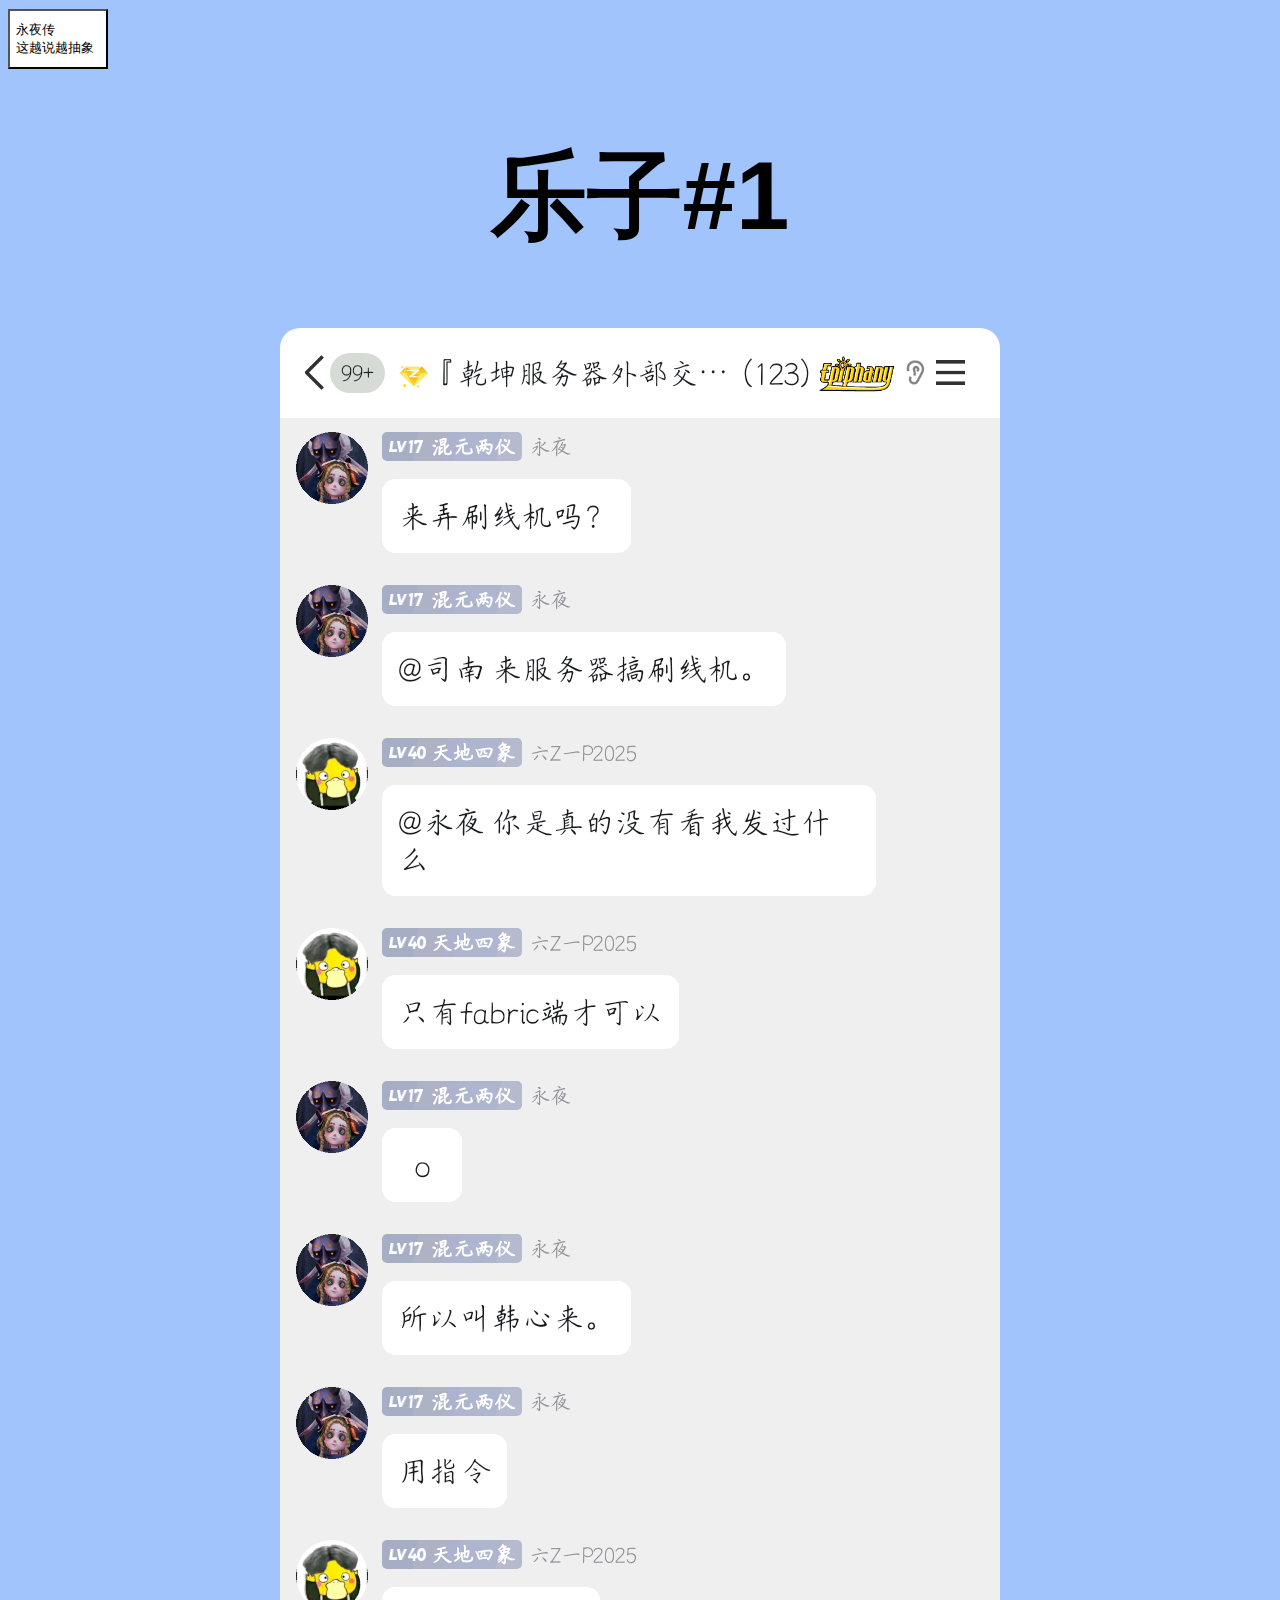
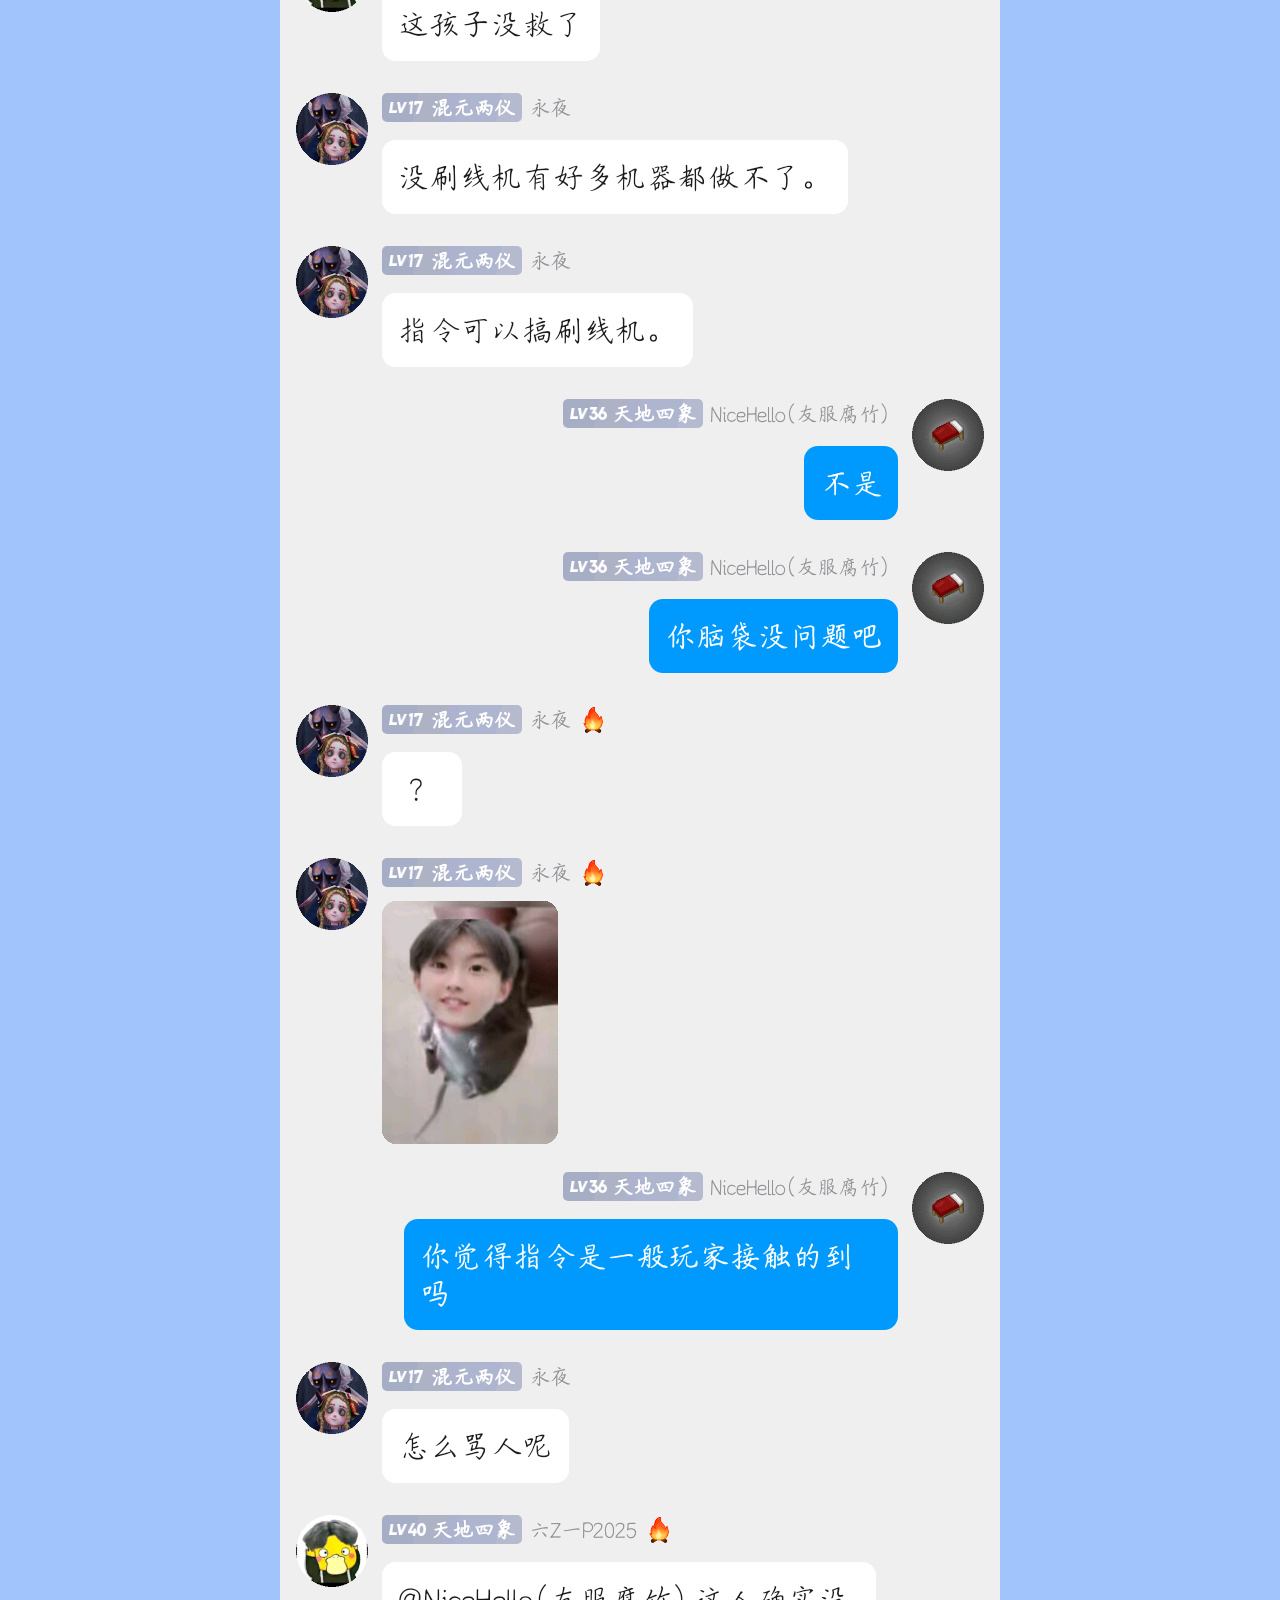
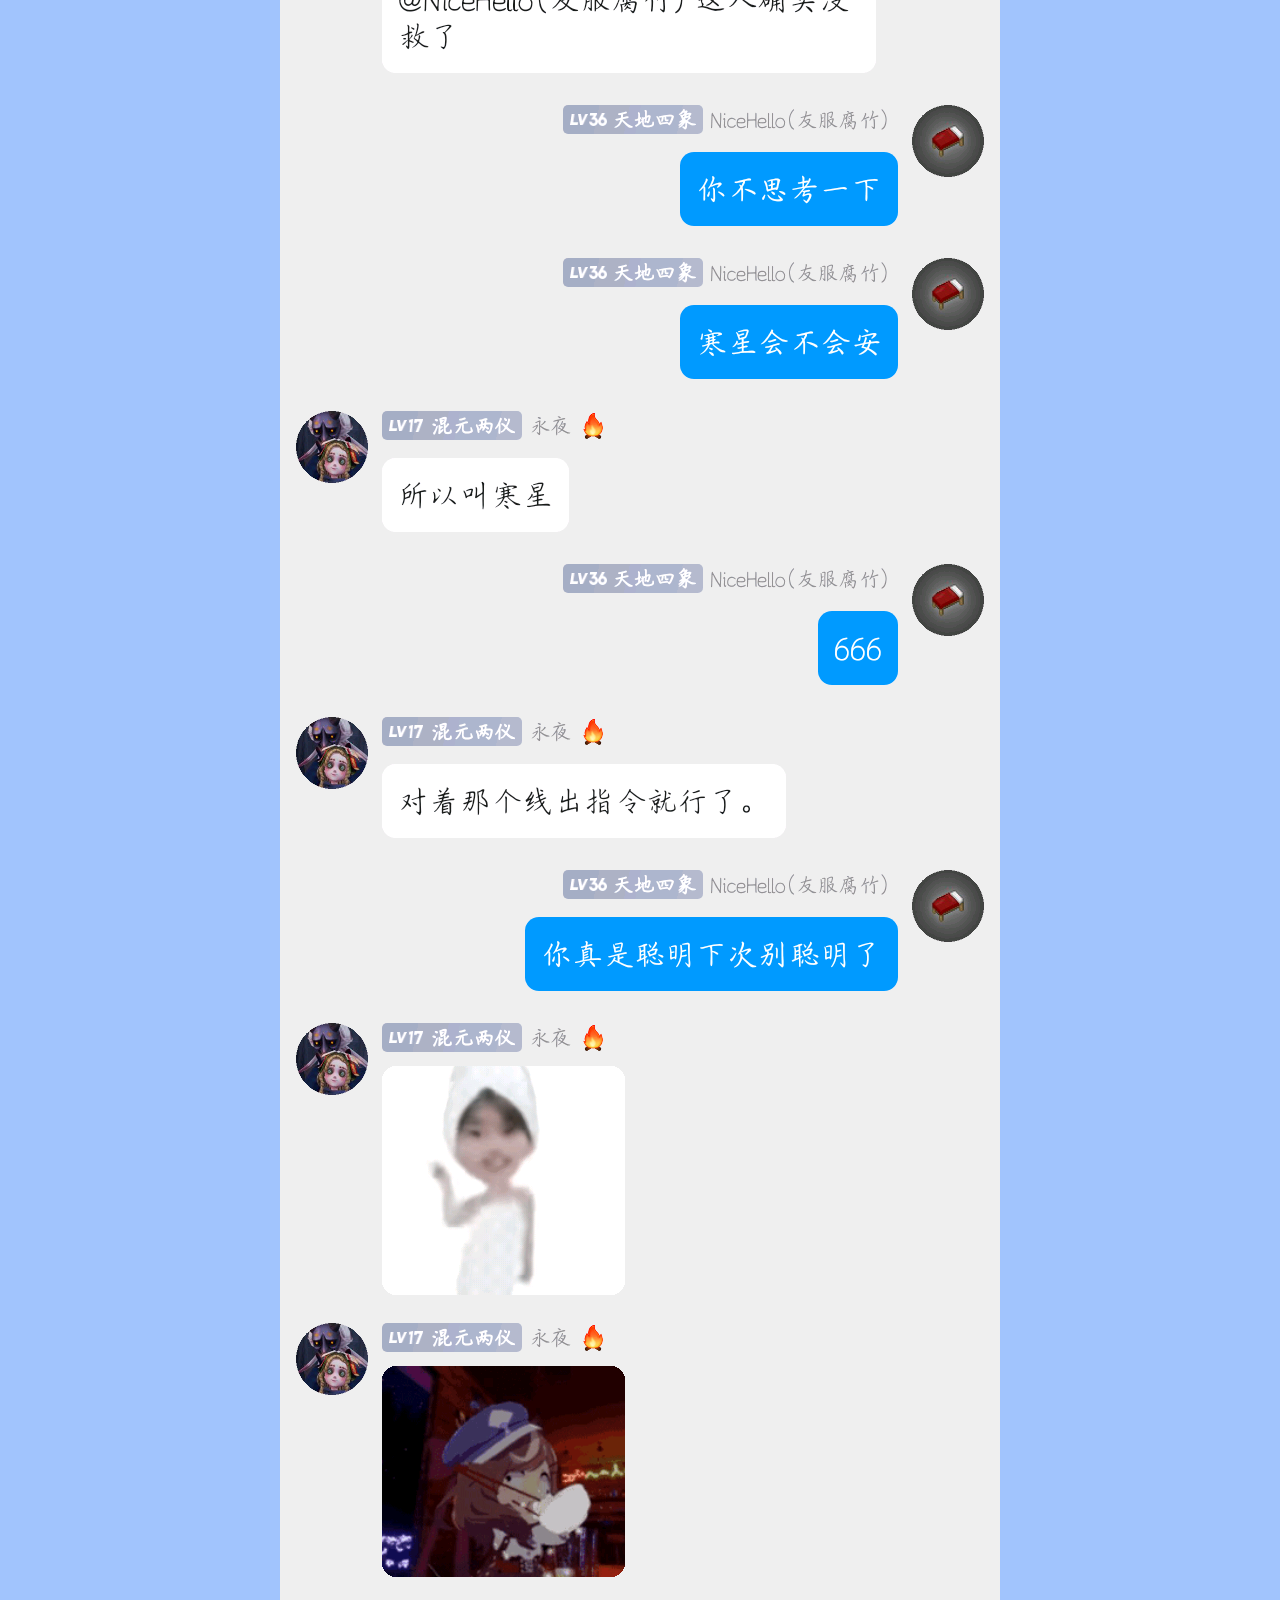
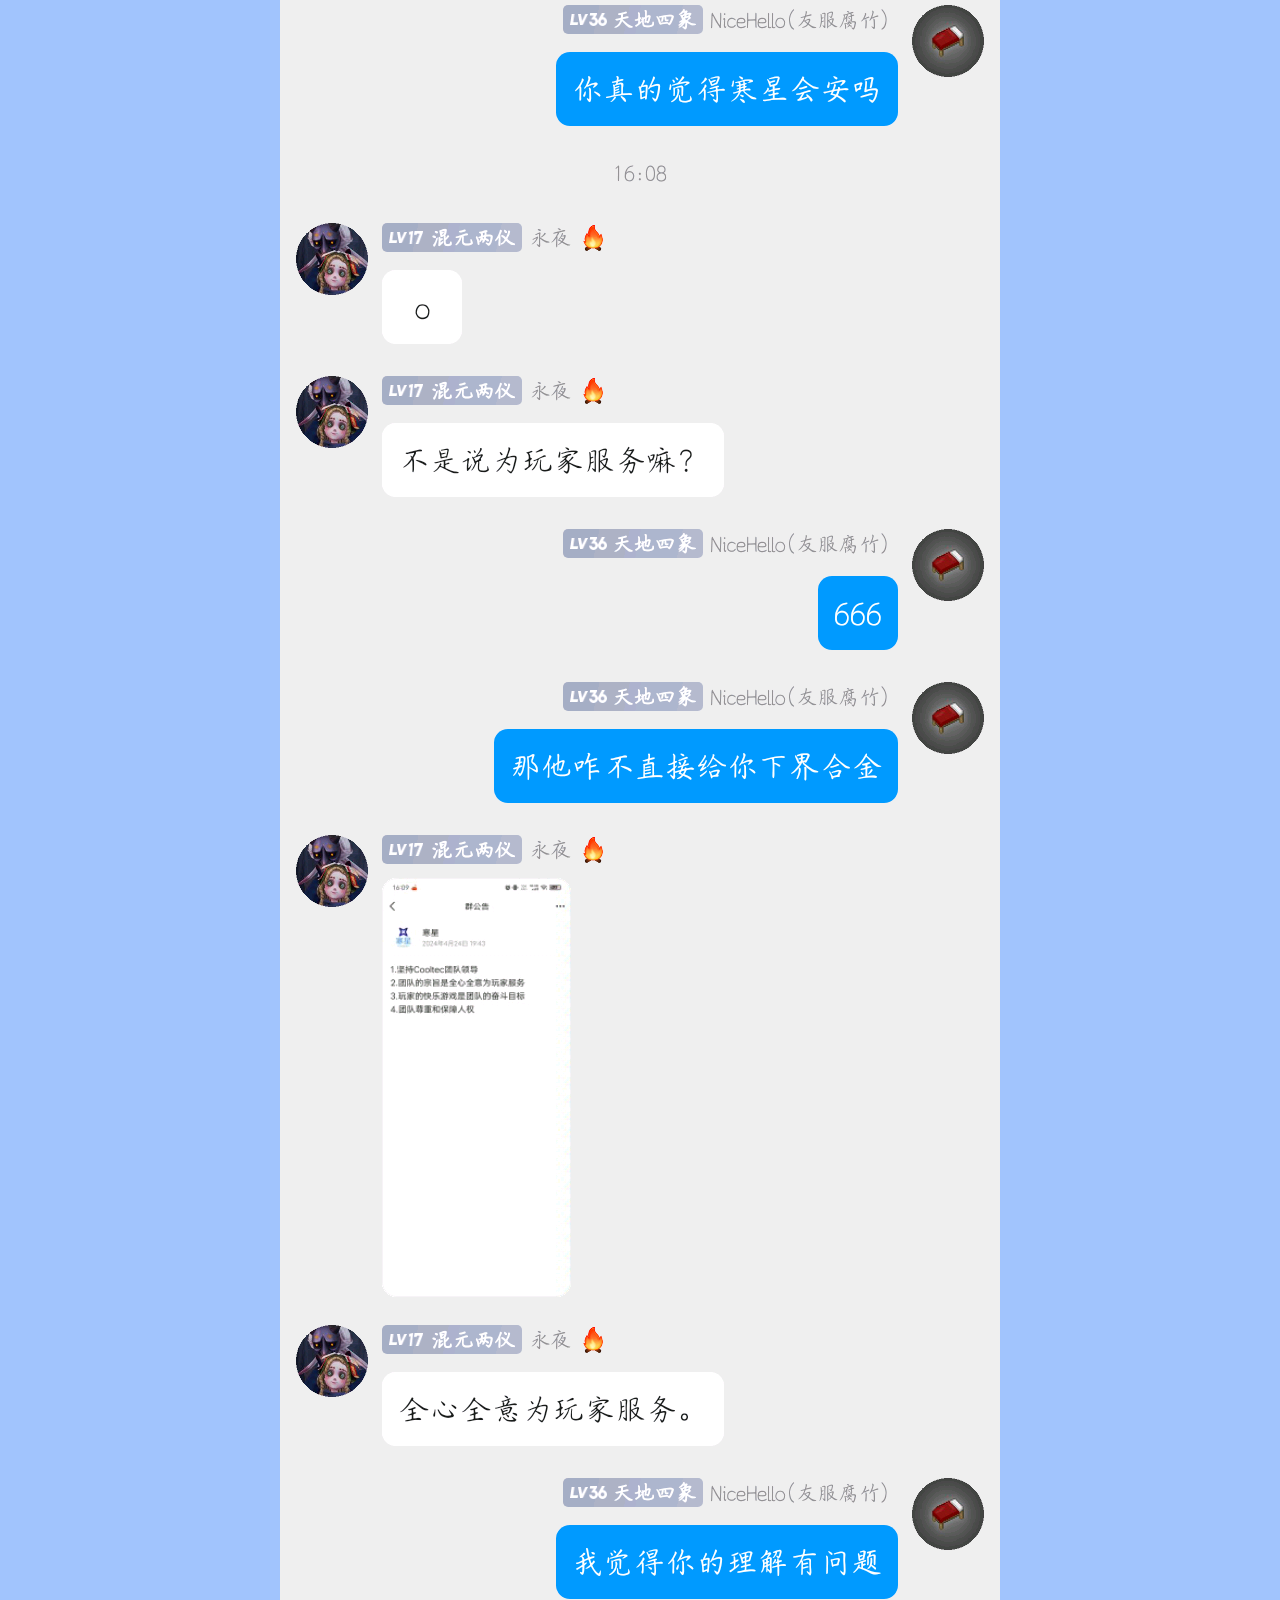
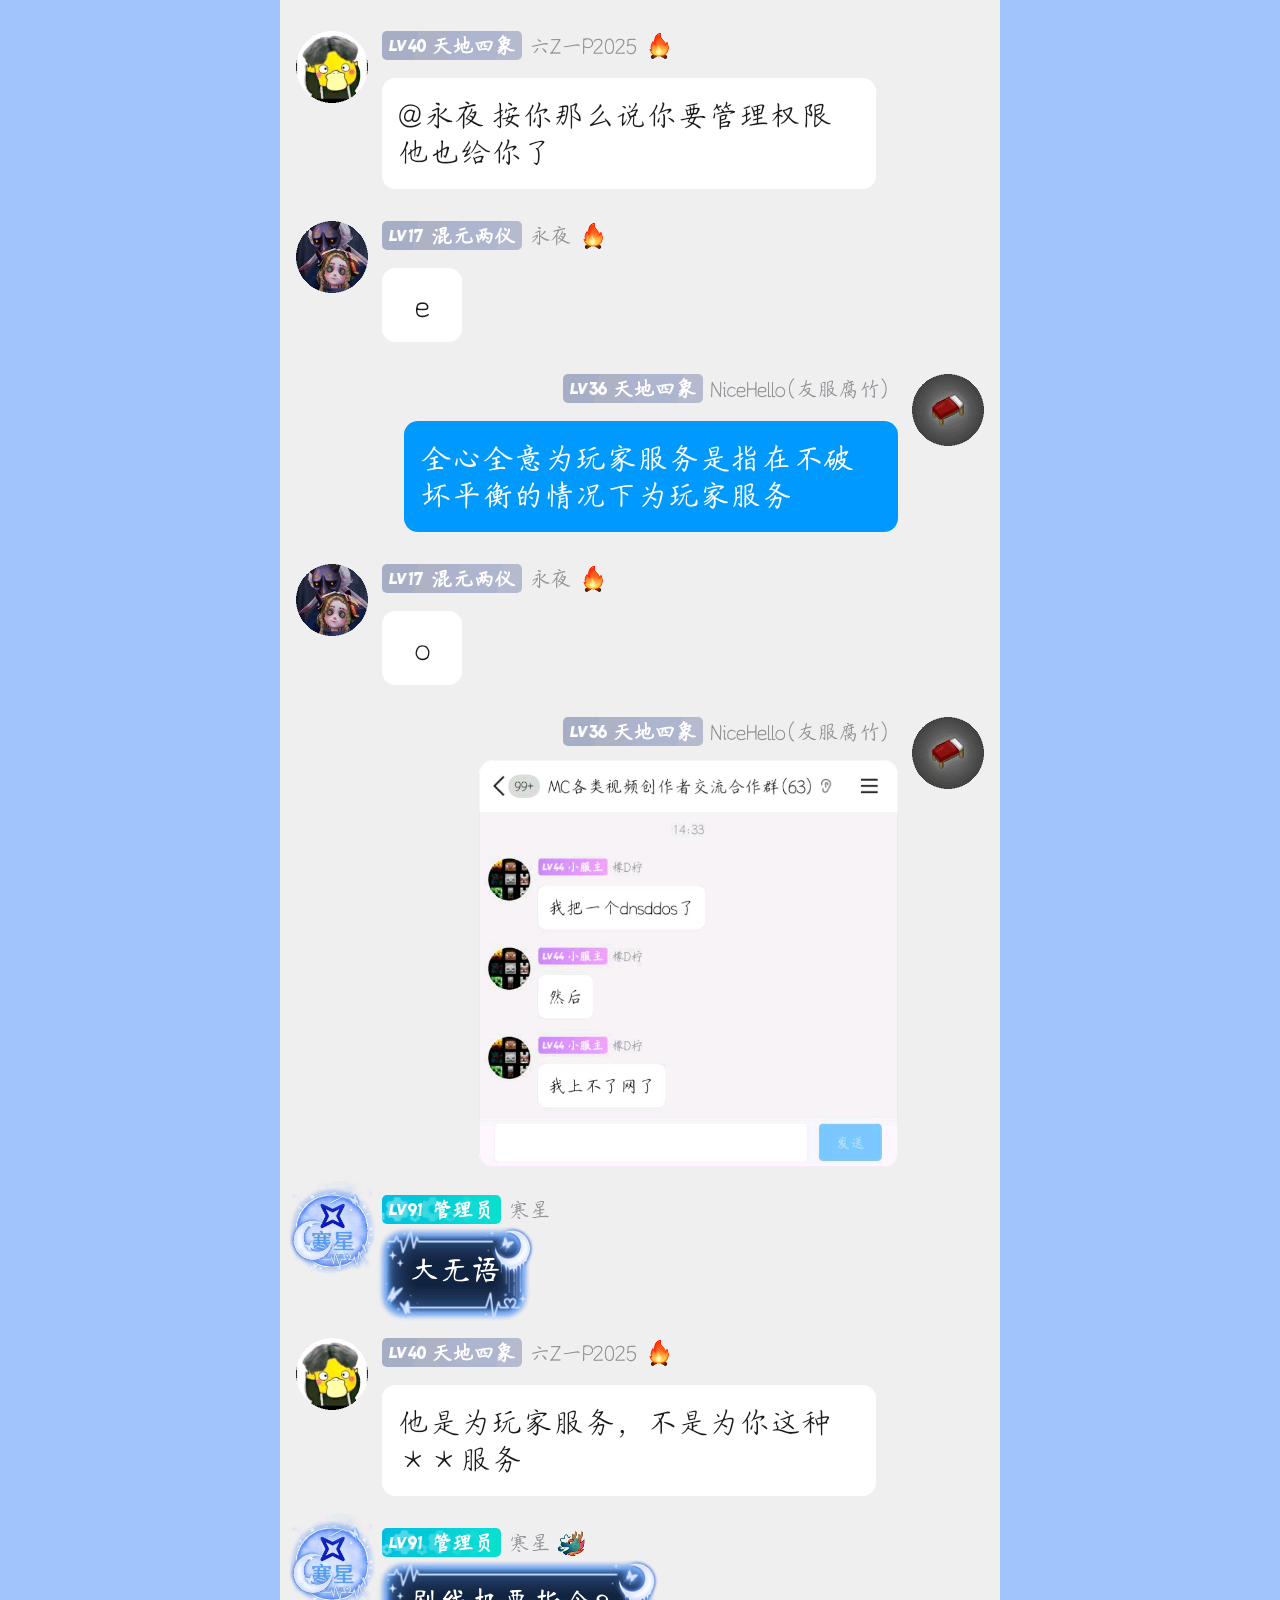
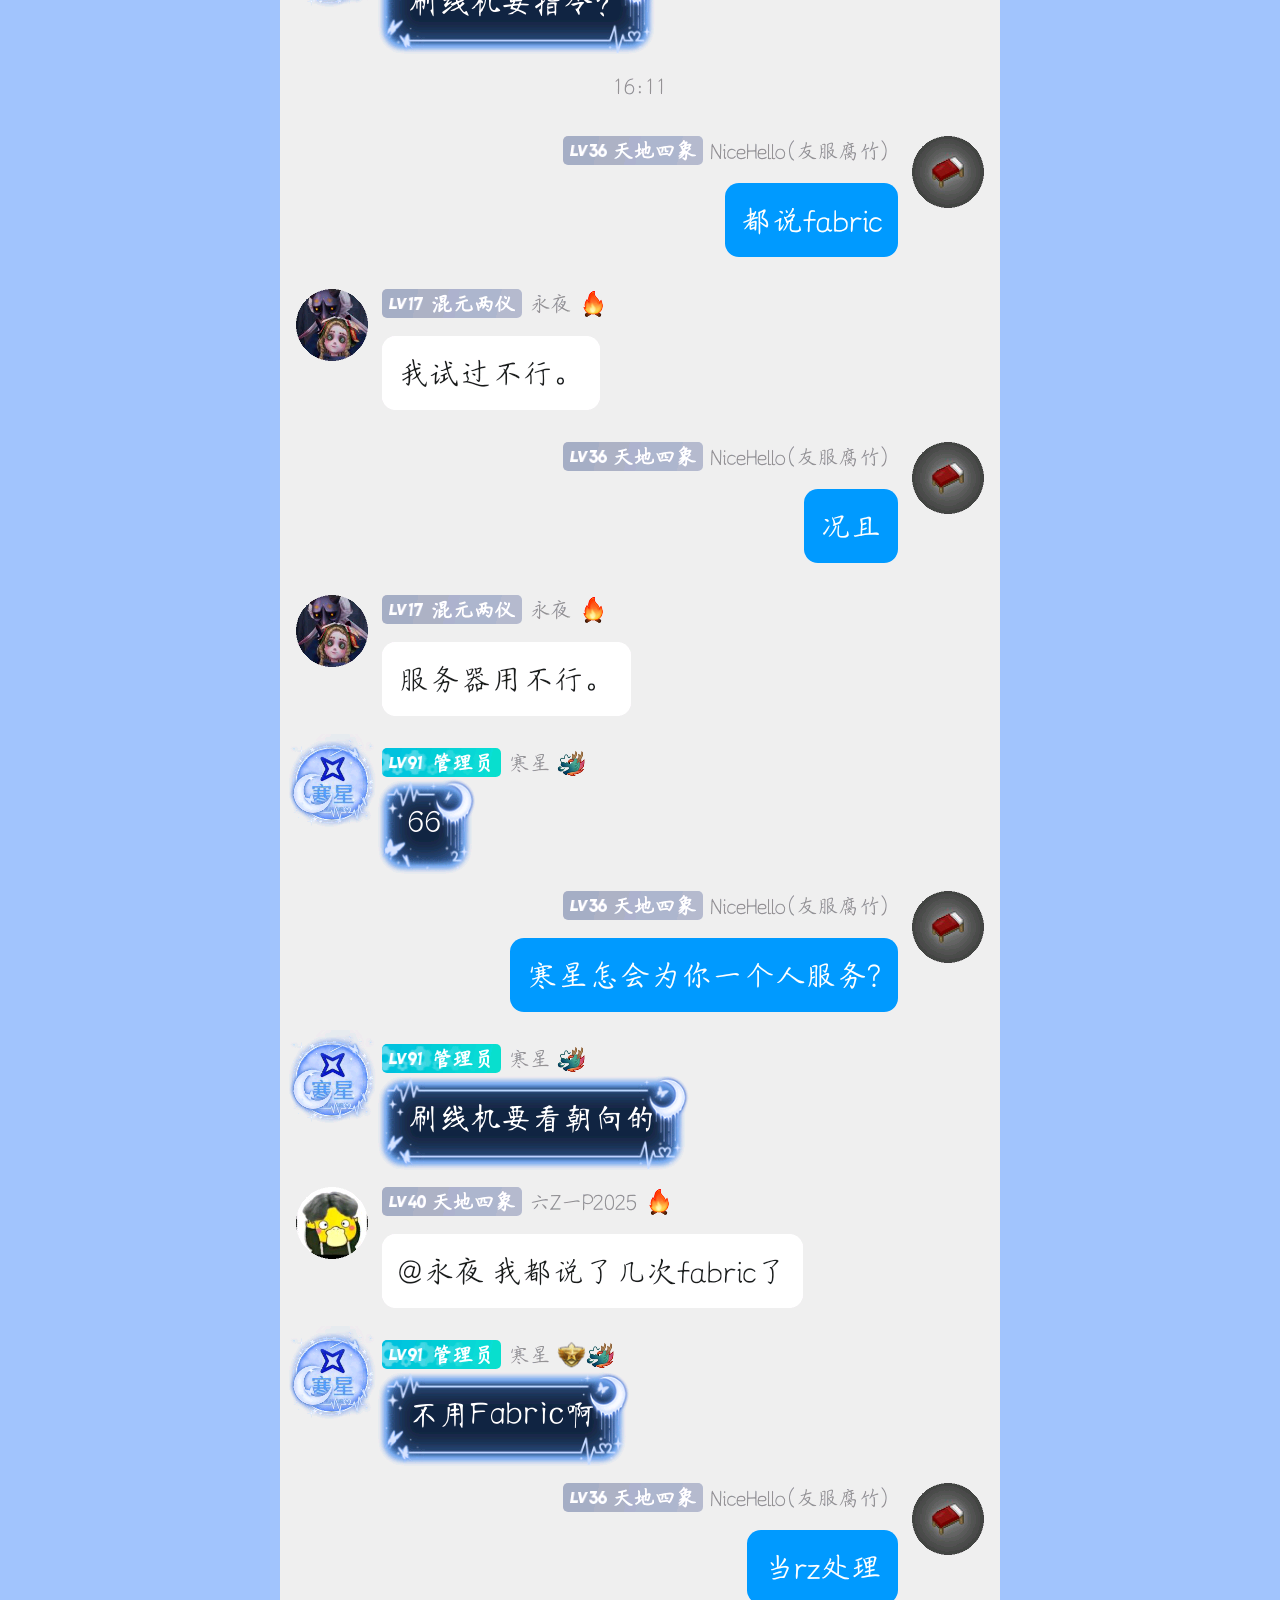
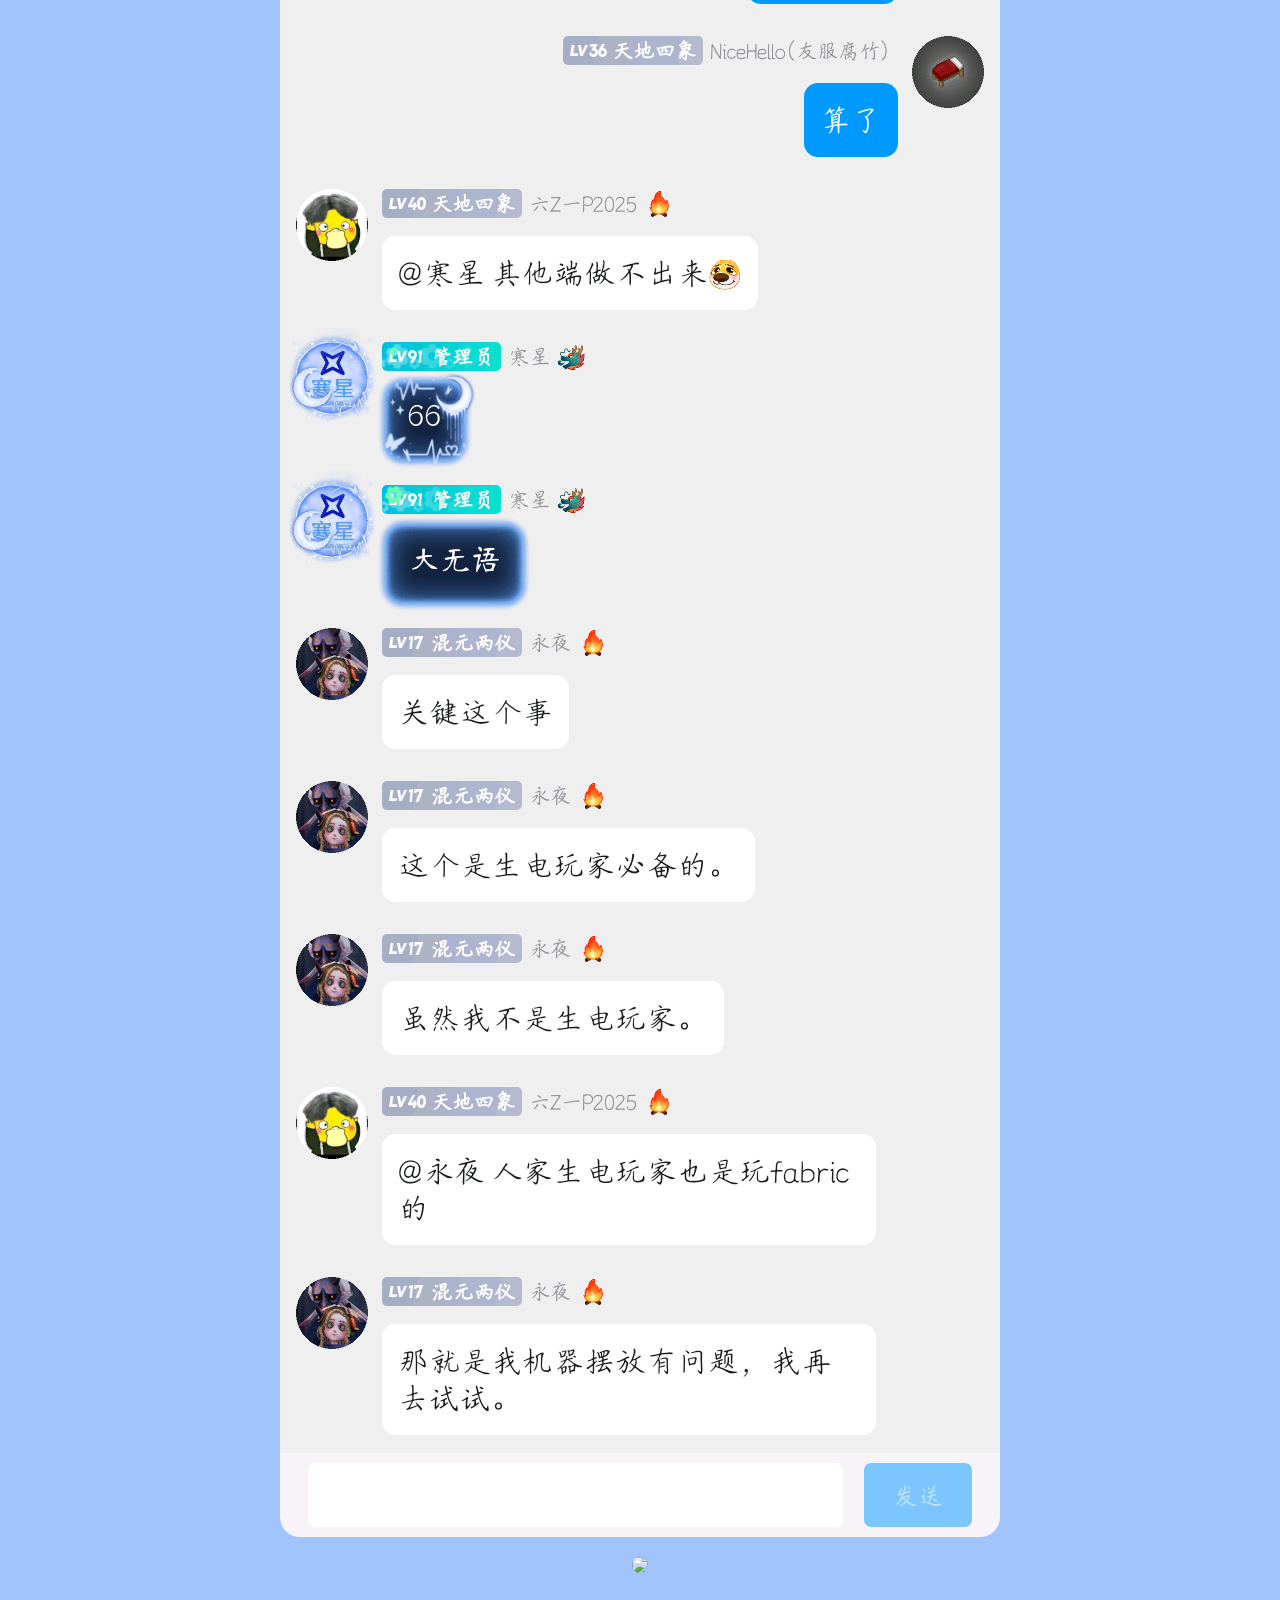
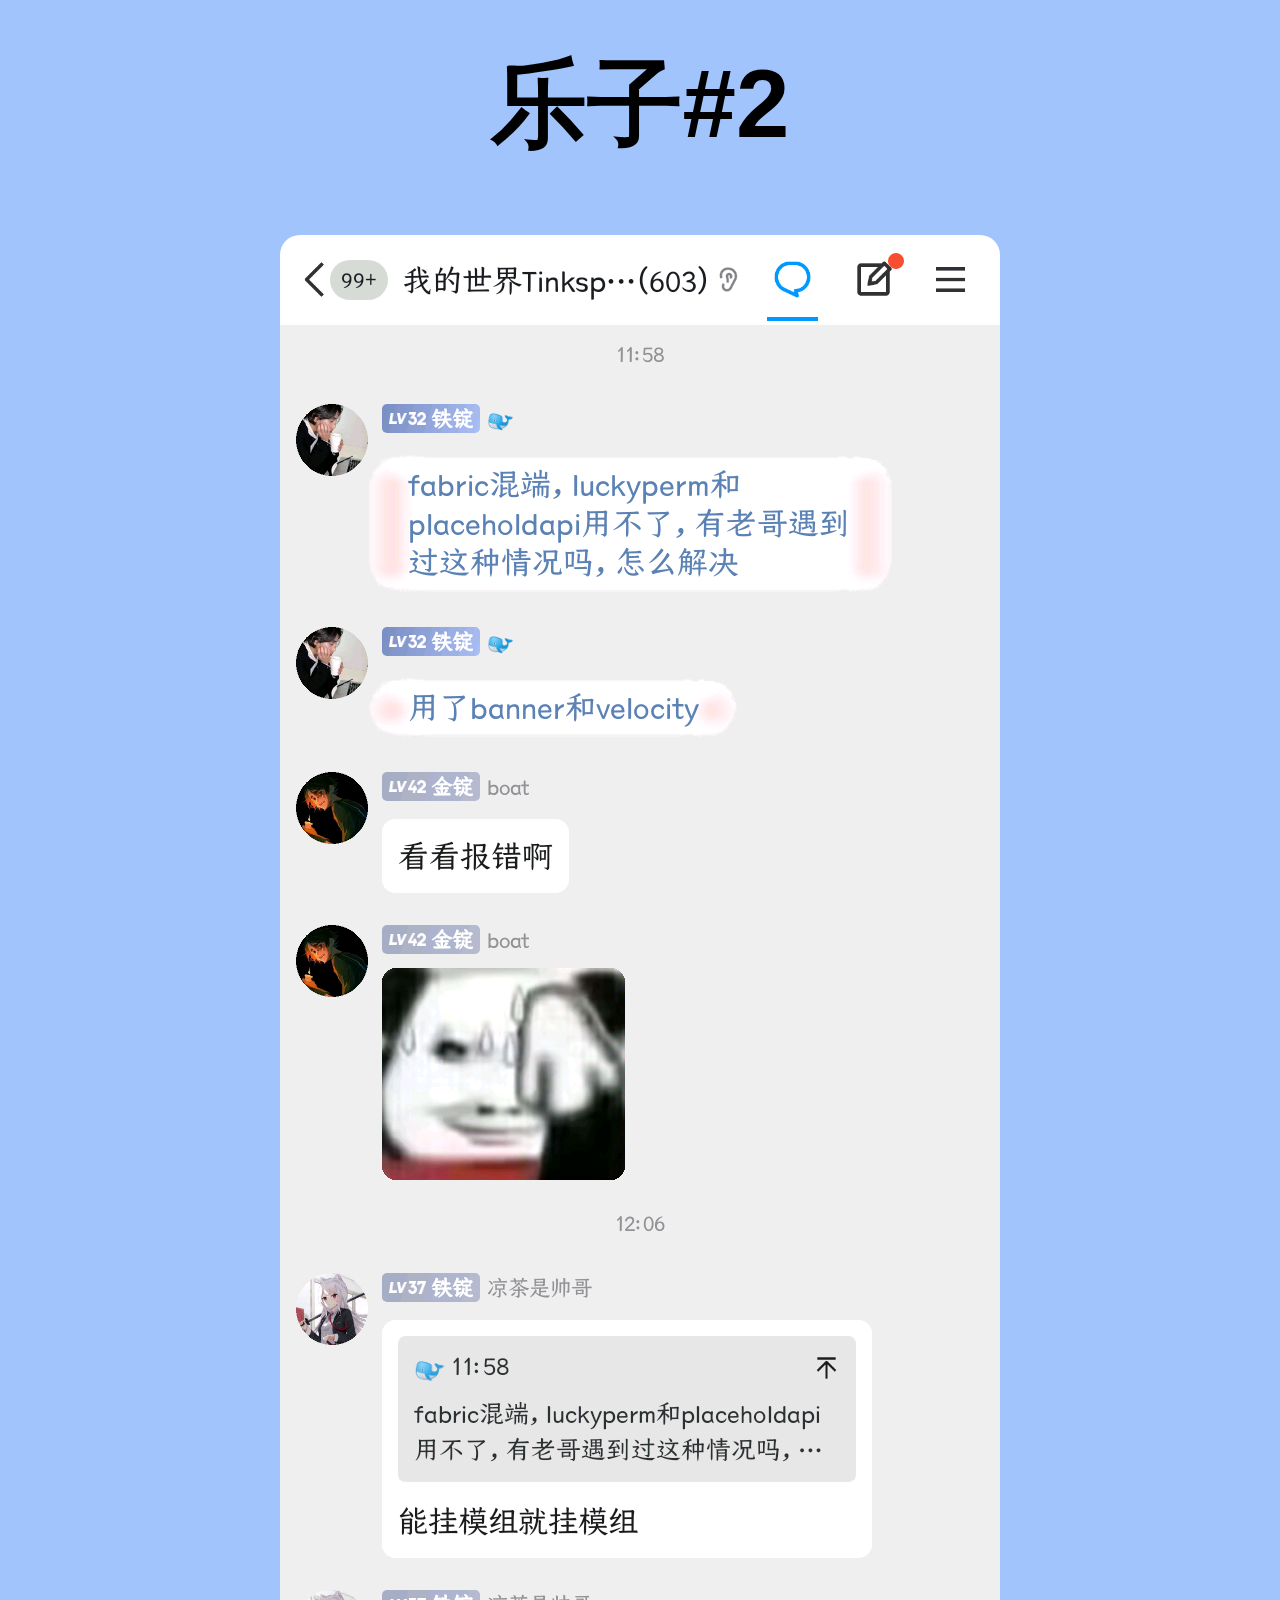
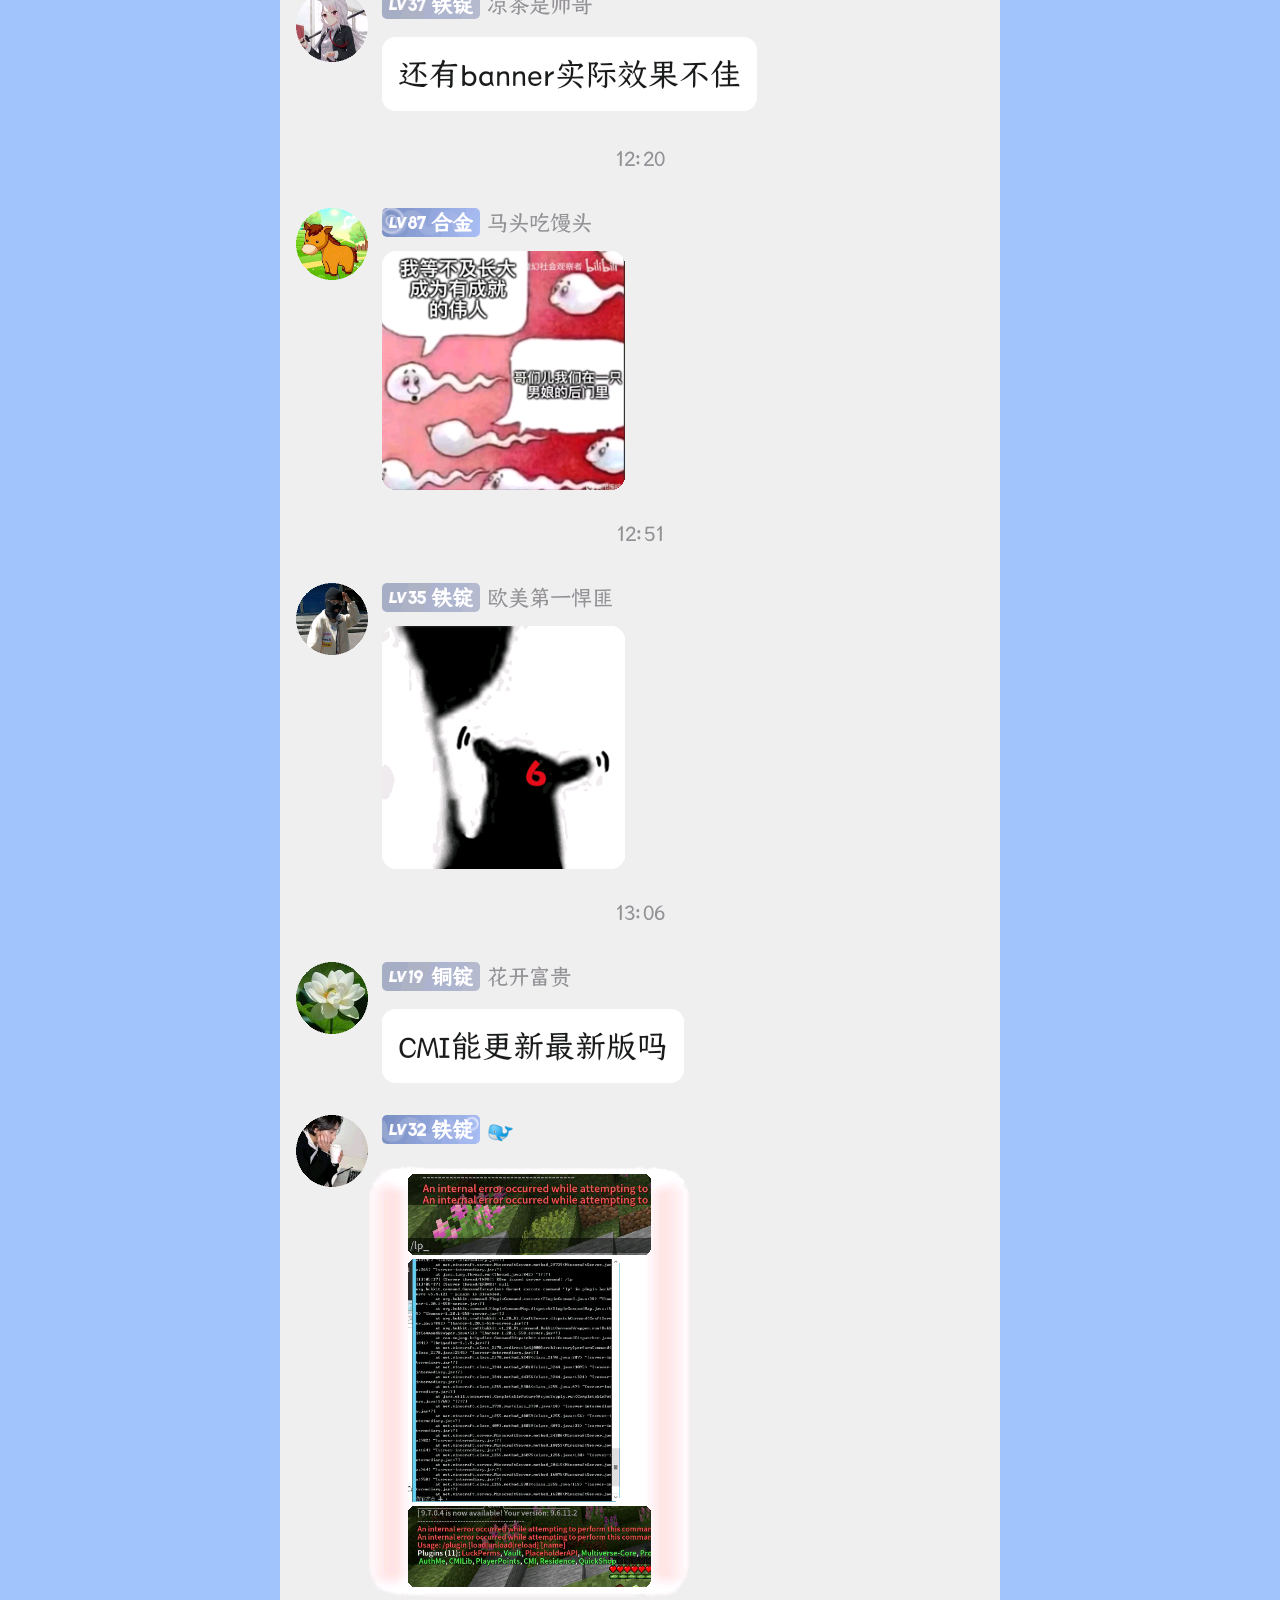
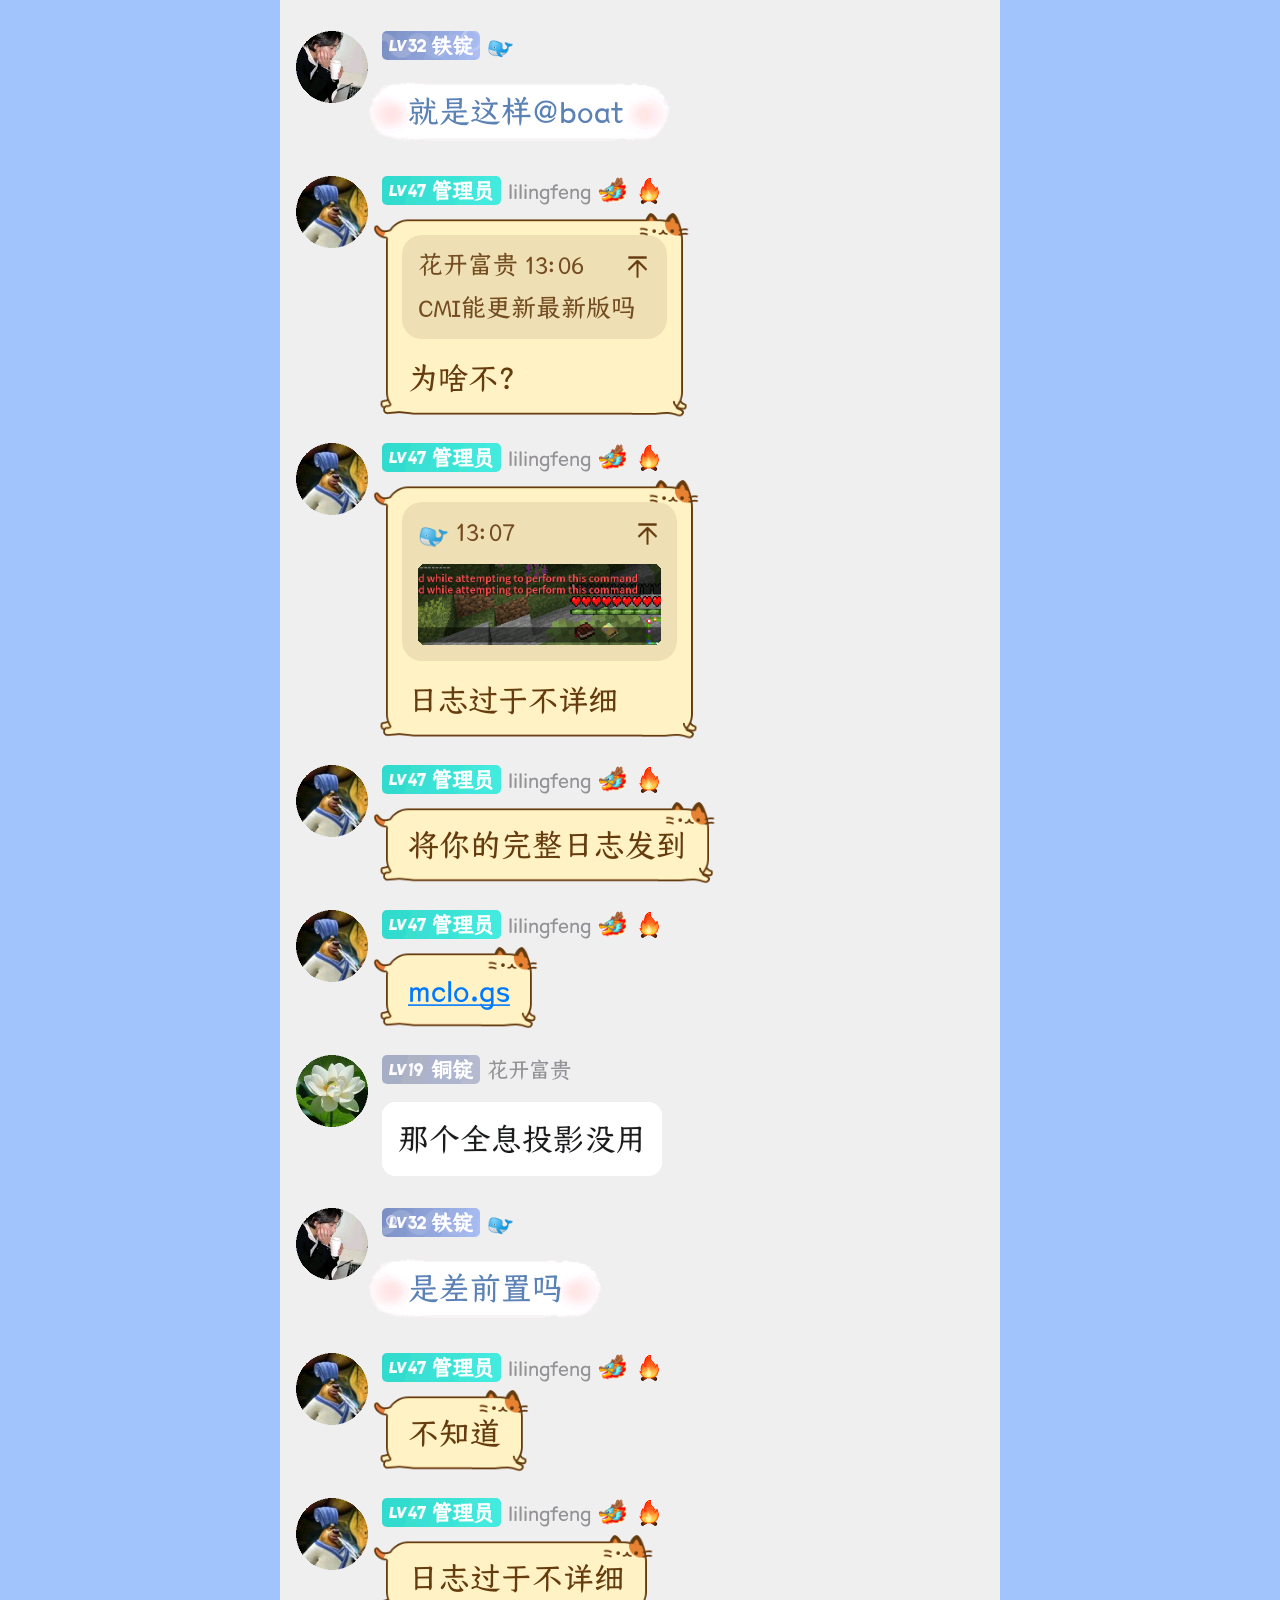
==== lezi.html @ 517447d6 "Update lezi.html" ====
<!DOCTYPE html>
<html>
<head> 
<meta charset="utf-8"> 
<meta content="width=device-width, initial-scale=1.0, maximum-scale=1.0, user-scalable=0" name="viewport">
<title>乐子 | NiceHello Network</title>
<style>
      body {

            background-color: #a1c4fd;	

            }
      @font-face {
         font-family: 'ChillRoundF';

         src: url('/ChillRoundF.ttf') format('truetype');

        }

        body {

         font-family: 'ChillRoundF', sans-serif;

        }
      img {
    max-width: 80%;
    height: 80%;
    border-radius: 20px;
      }
  .button {
    width: 100px;
    height: 60px;
    text-align: left;
    font-family: ChillRoundF;
    background-color: white;
  }    
</style>
</head>
<body>
<a href="https://www.nicehello.top/lezi/1">
   <button class="button">
      永夜传<br />
      这越说越抽象
   </button>
</a>
<font size="12"><h1 align="center">乐子#1</h1></font>
<p align="center"><img src="/Image_1717229662217.png"></img></p>
<p align="center"><img src="/Image_1717229909823.png"></img></p>
<font size="12"><h1 align="center">乐子#2</h1></font>
<p align="center"><img src="/图1.png"></img><p>
<font size="12"><h1 align="center">乐子#3(超级恶心的人🤮)</h1></font>
<p align="center"><img src="/Image_1718370701333.jpg"></img></p>
<font size="12"><h1 align="center">乐子#4 #5(堆叠在一起)</h1></font>
<p align="center"><img src="/Image_1719138528254.png
"></img></p>
<p align="center"><img src="/Image_1719138565832.png"></img></p>
<p align="center"><img src="/Image_1719138611501.png
"></img></p>
</body>
</html>
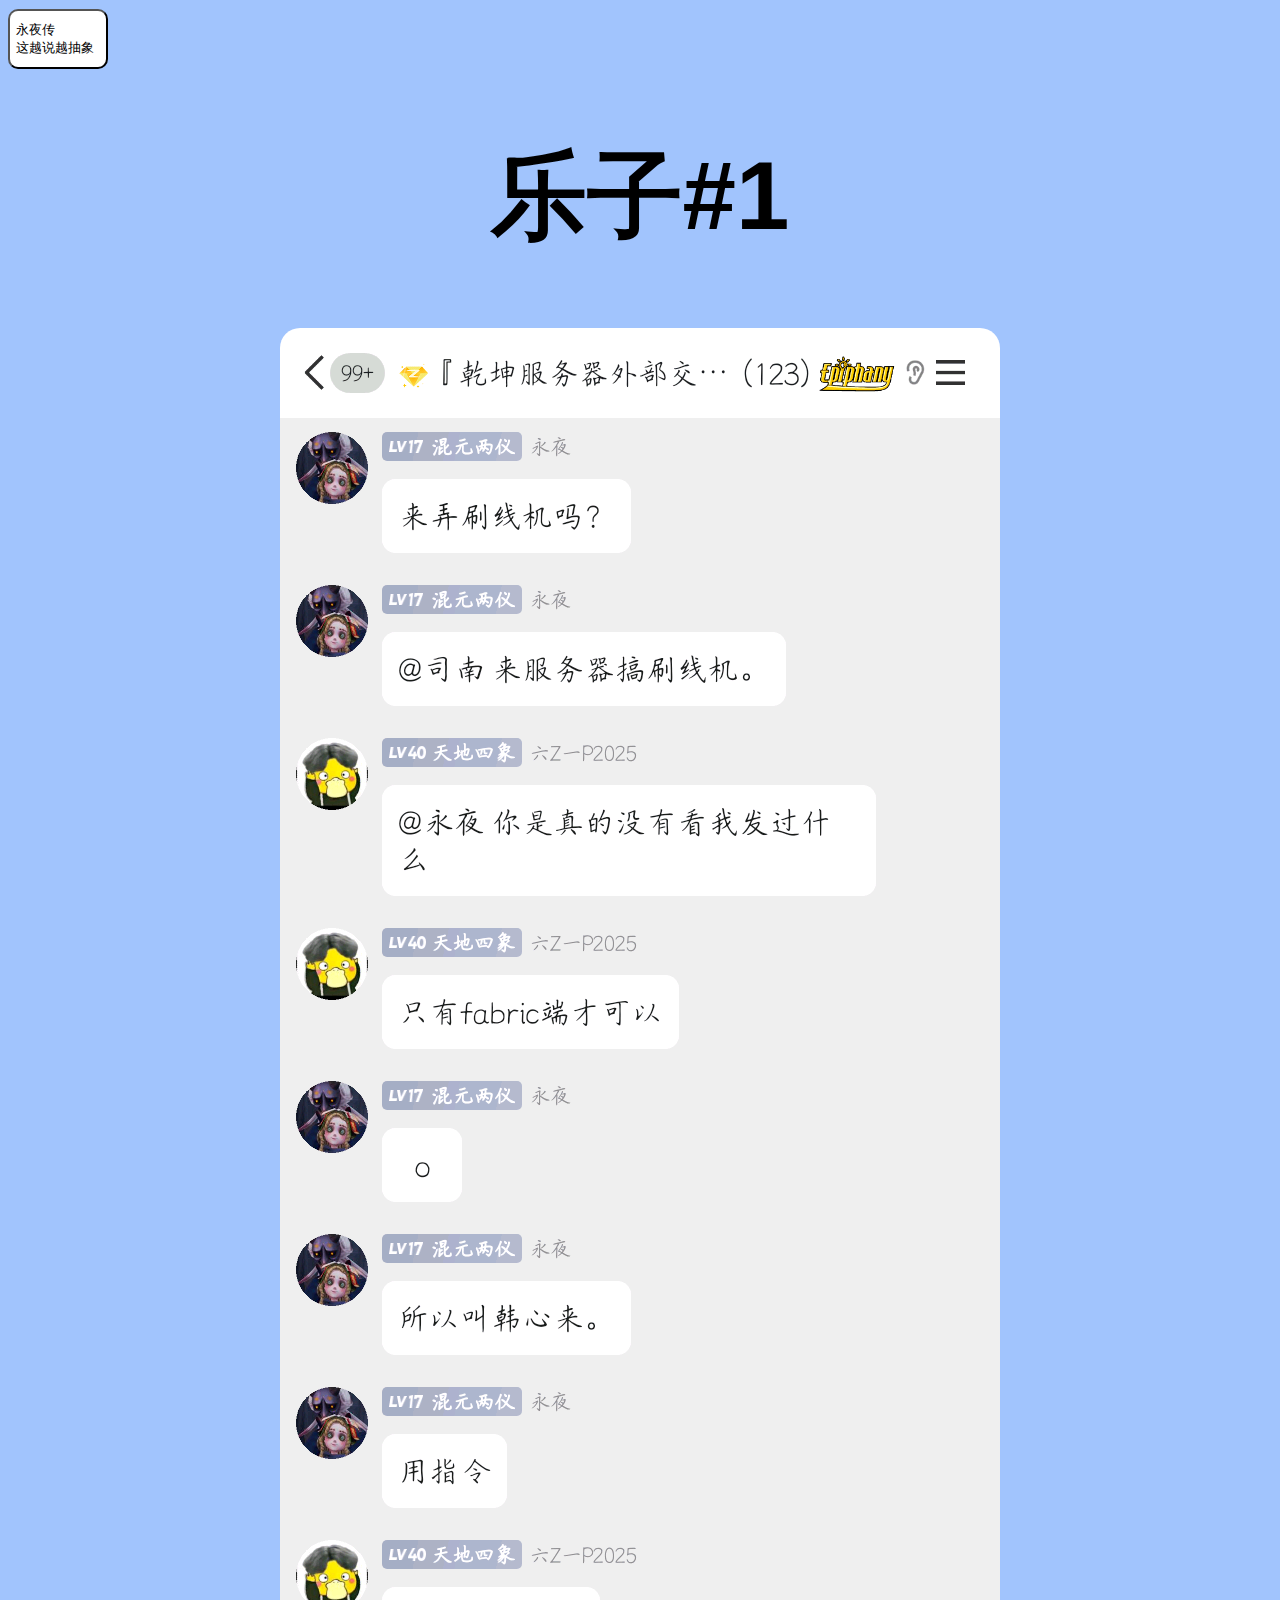
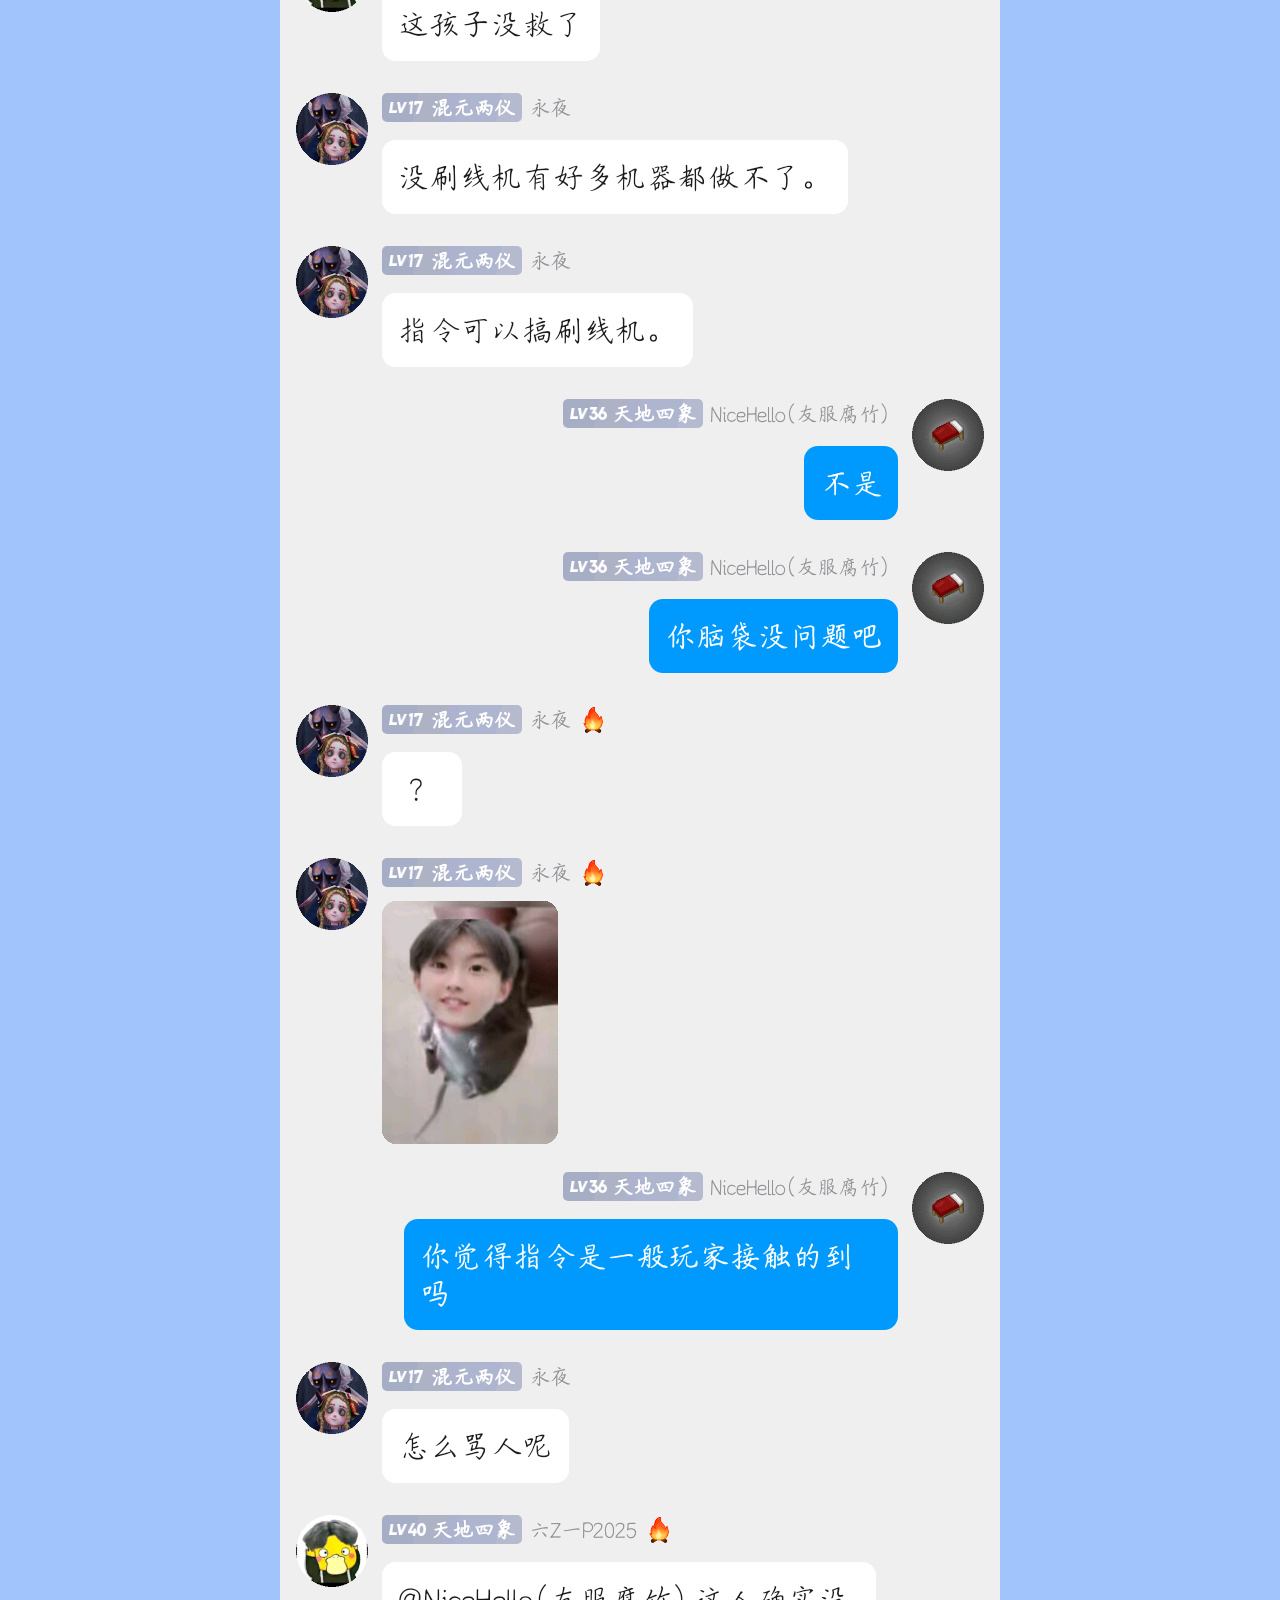
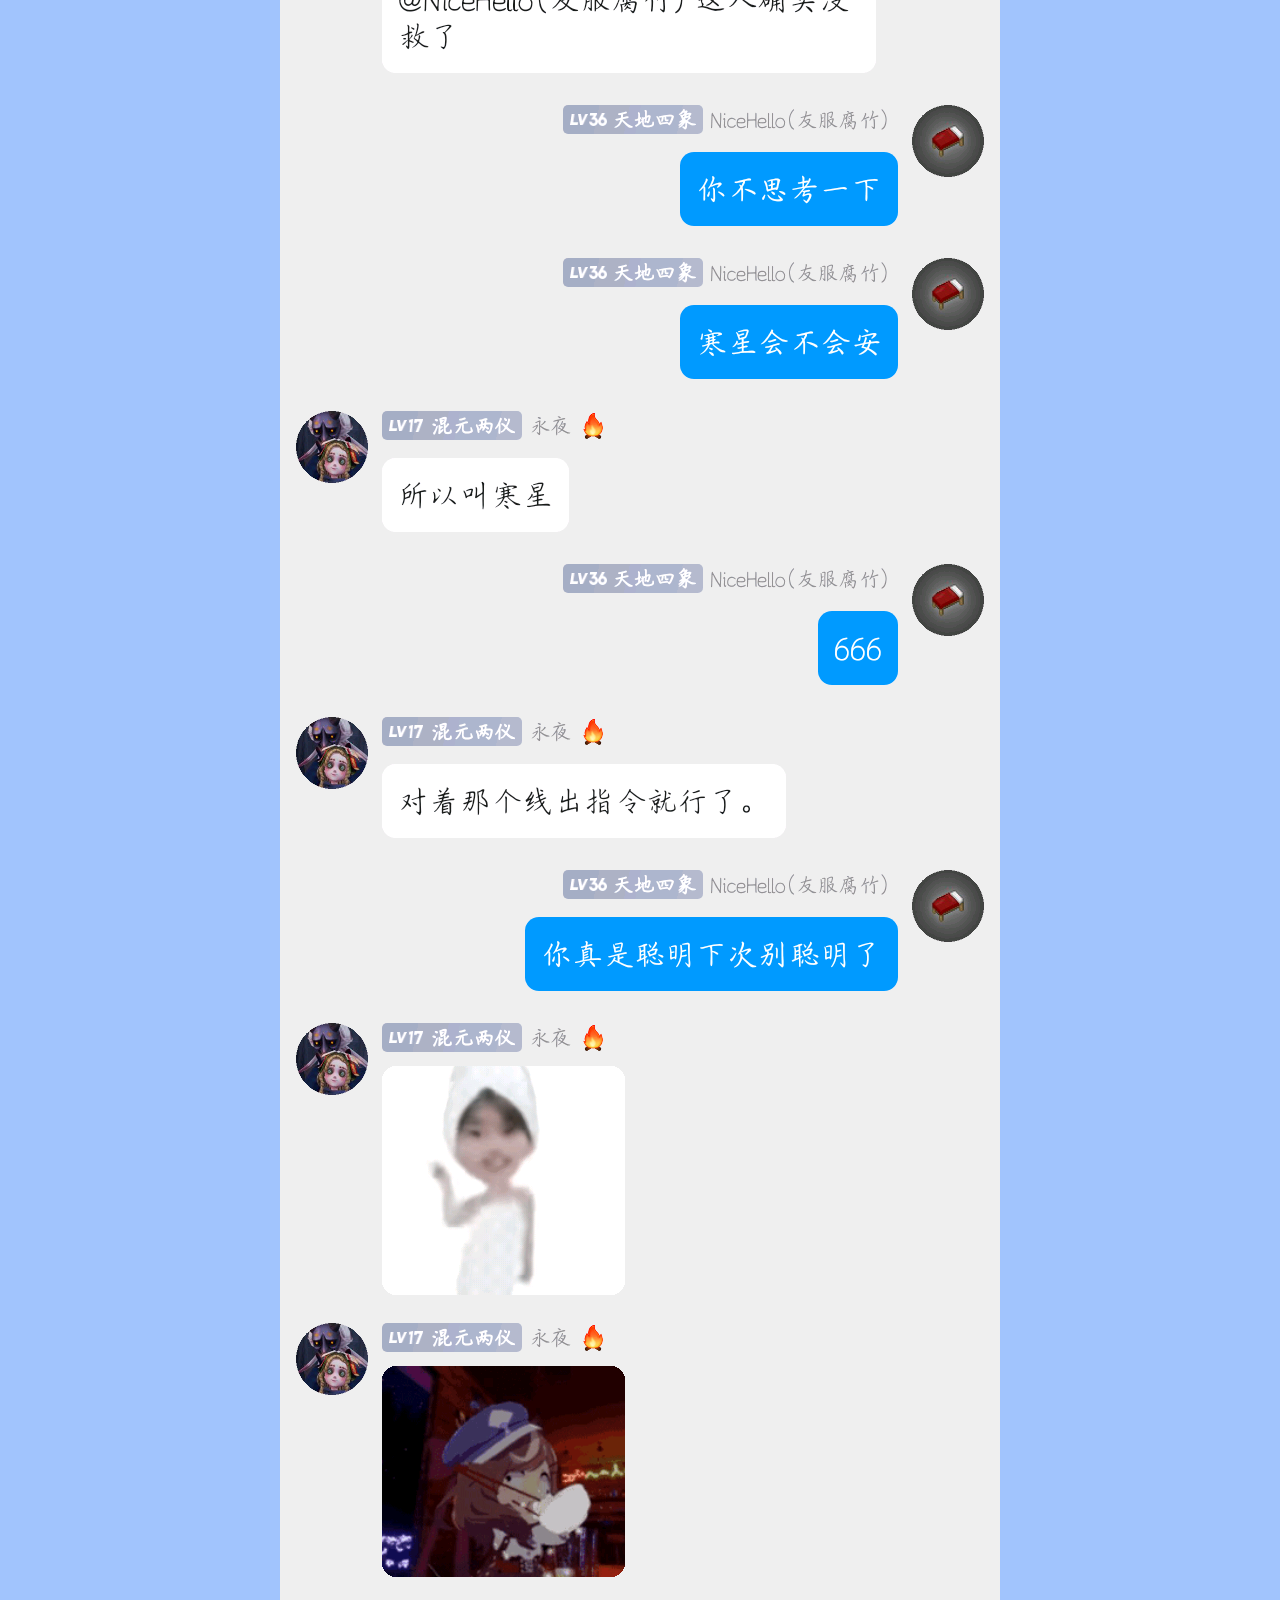
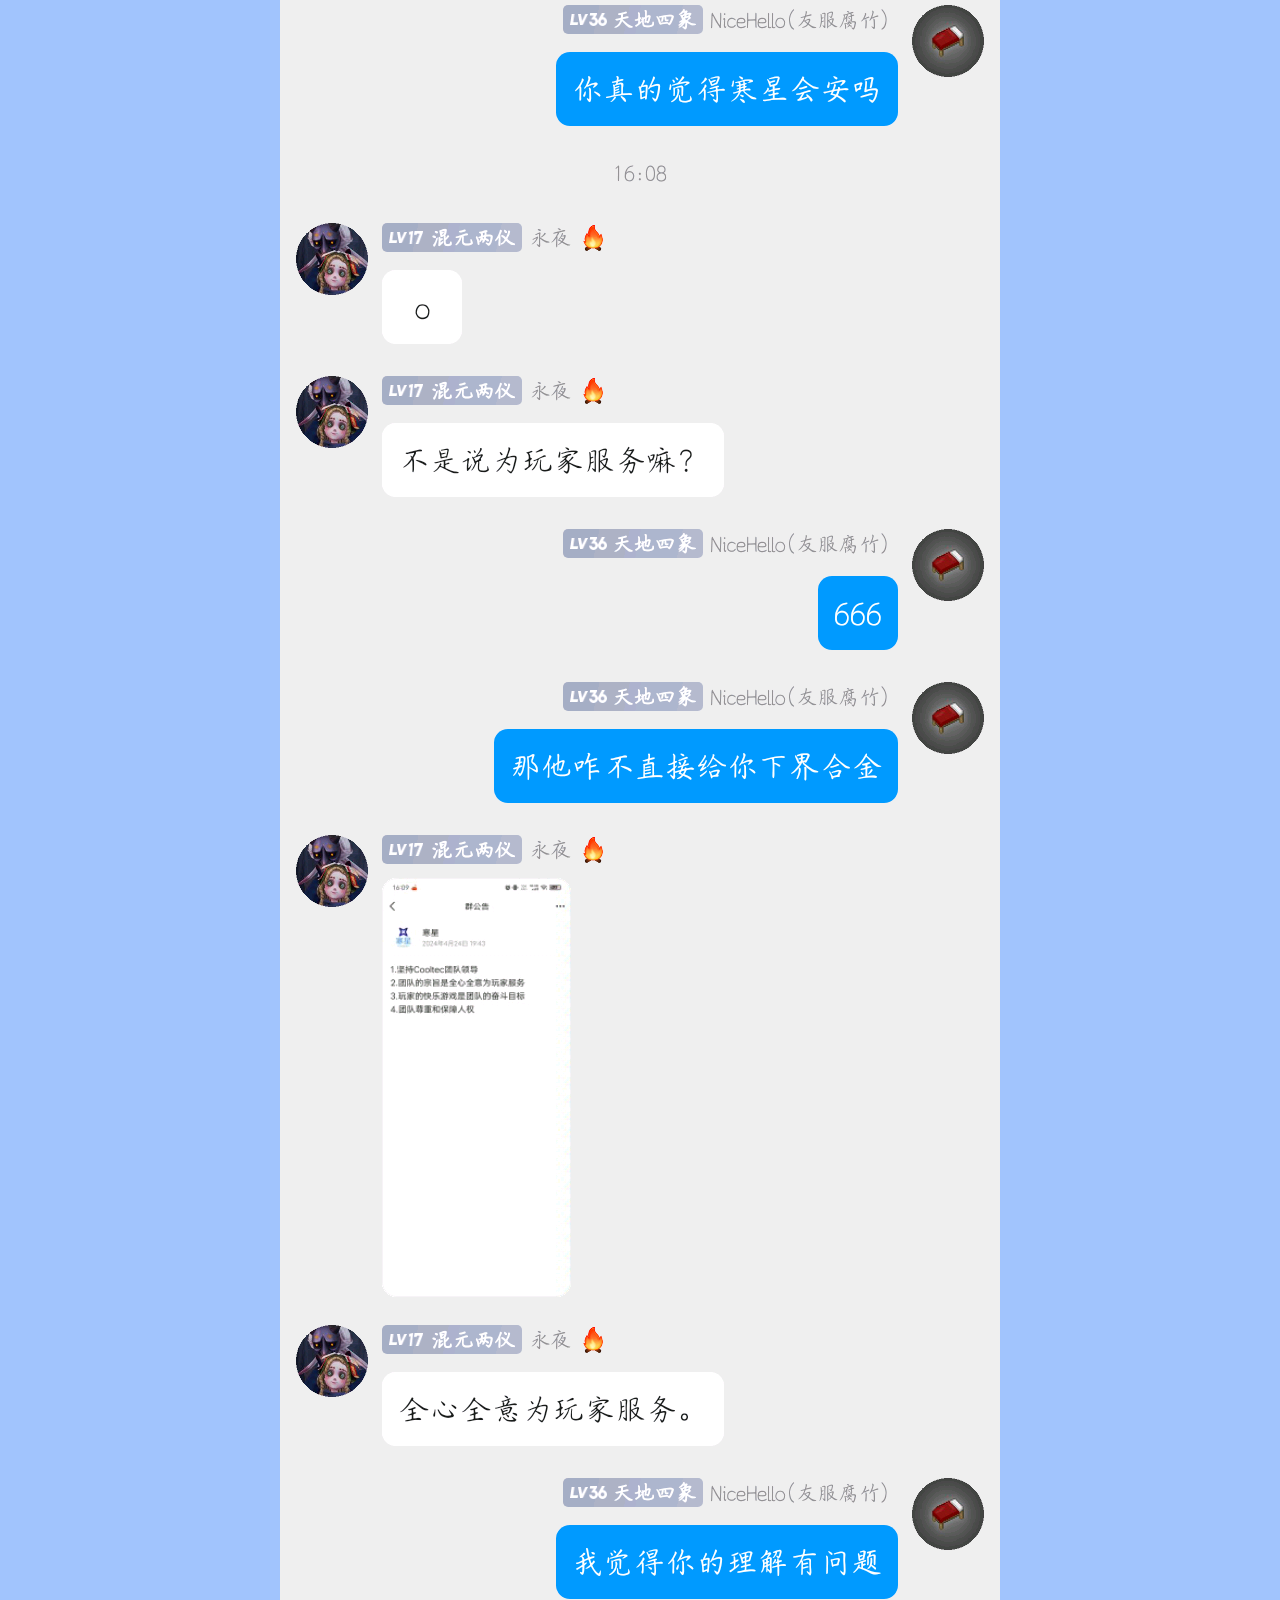
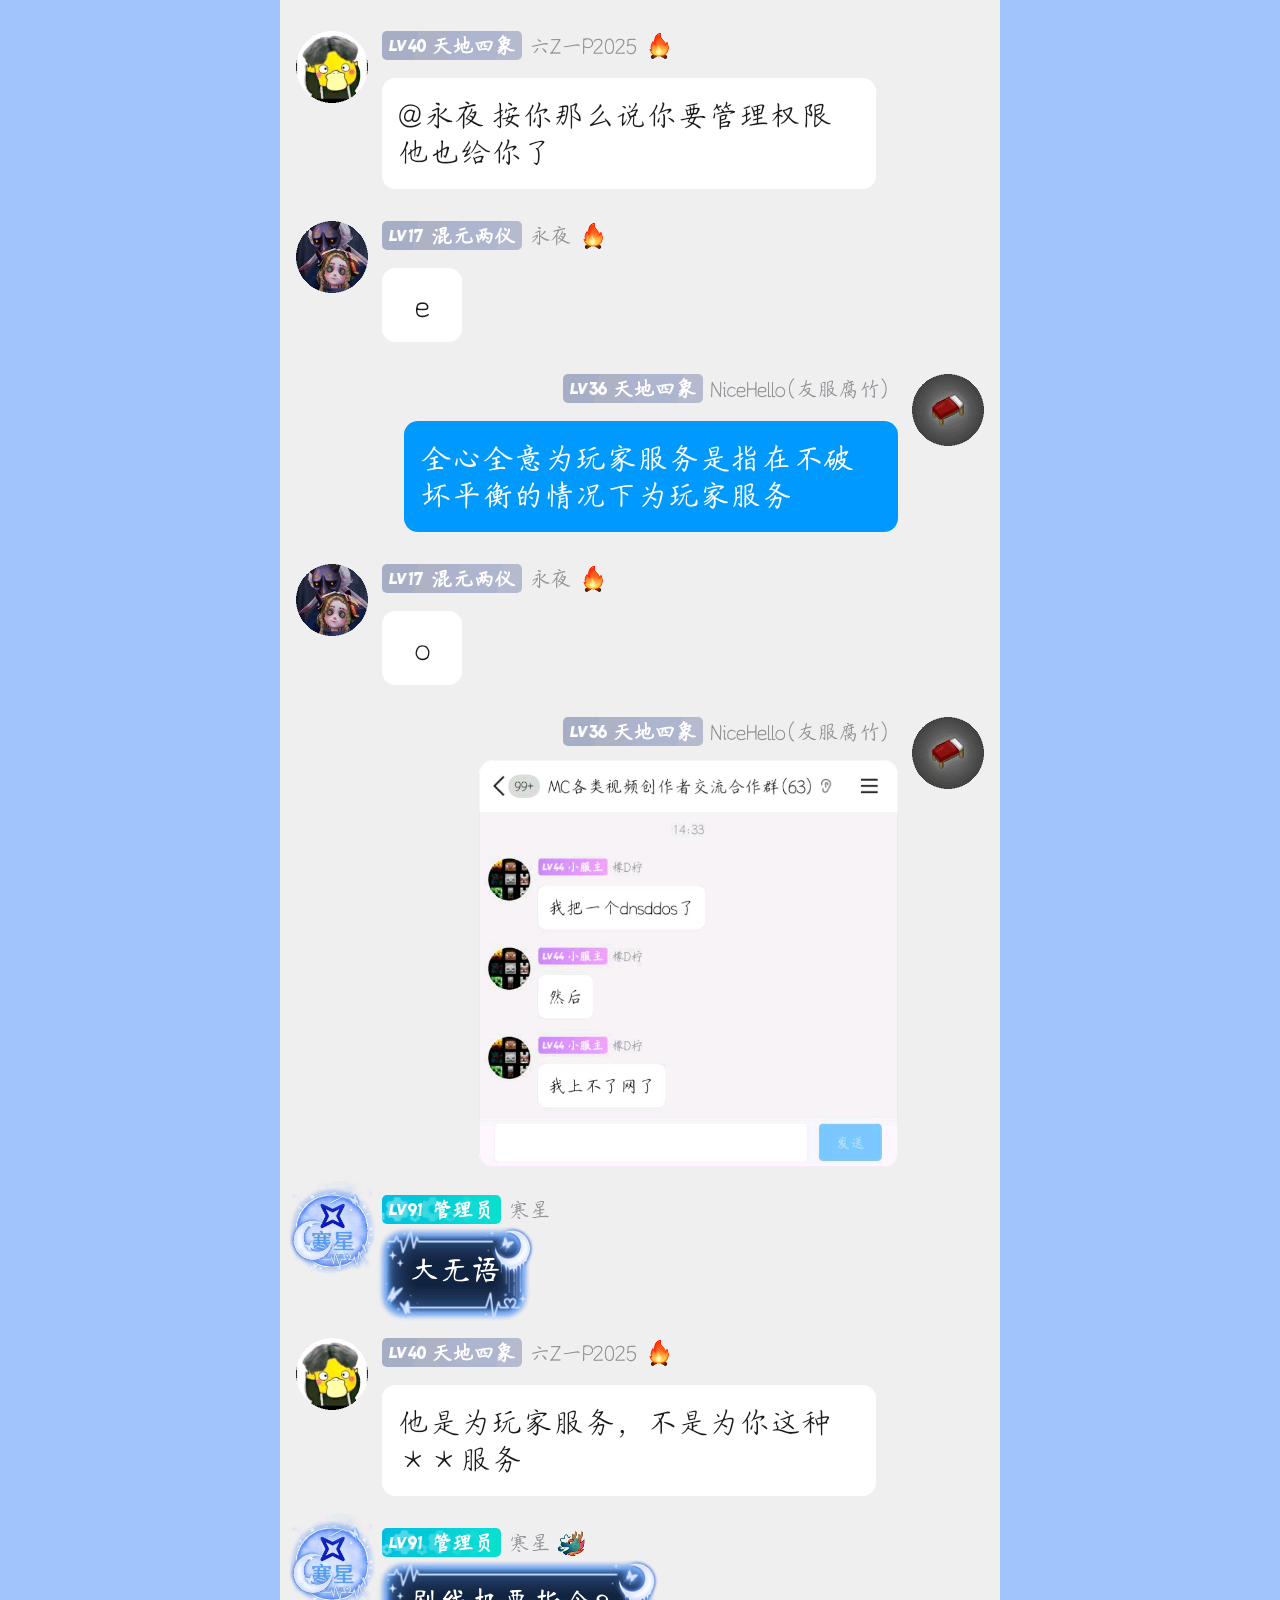
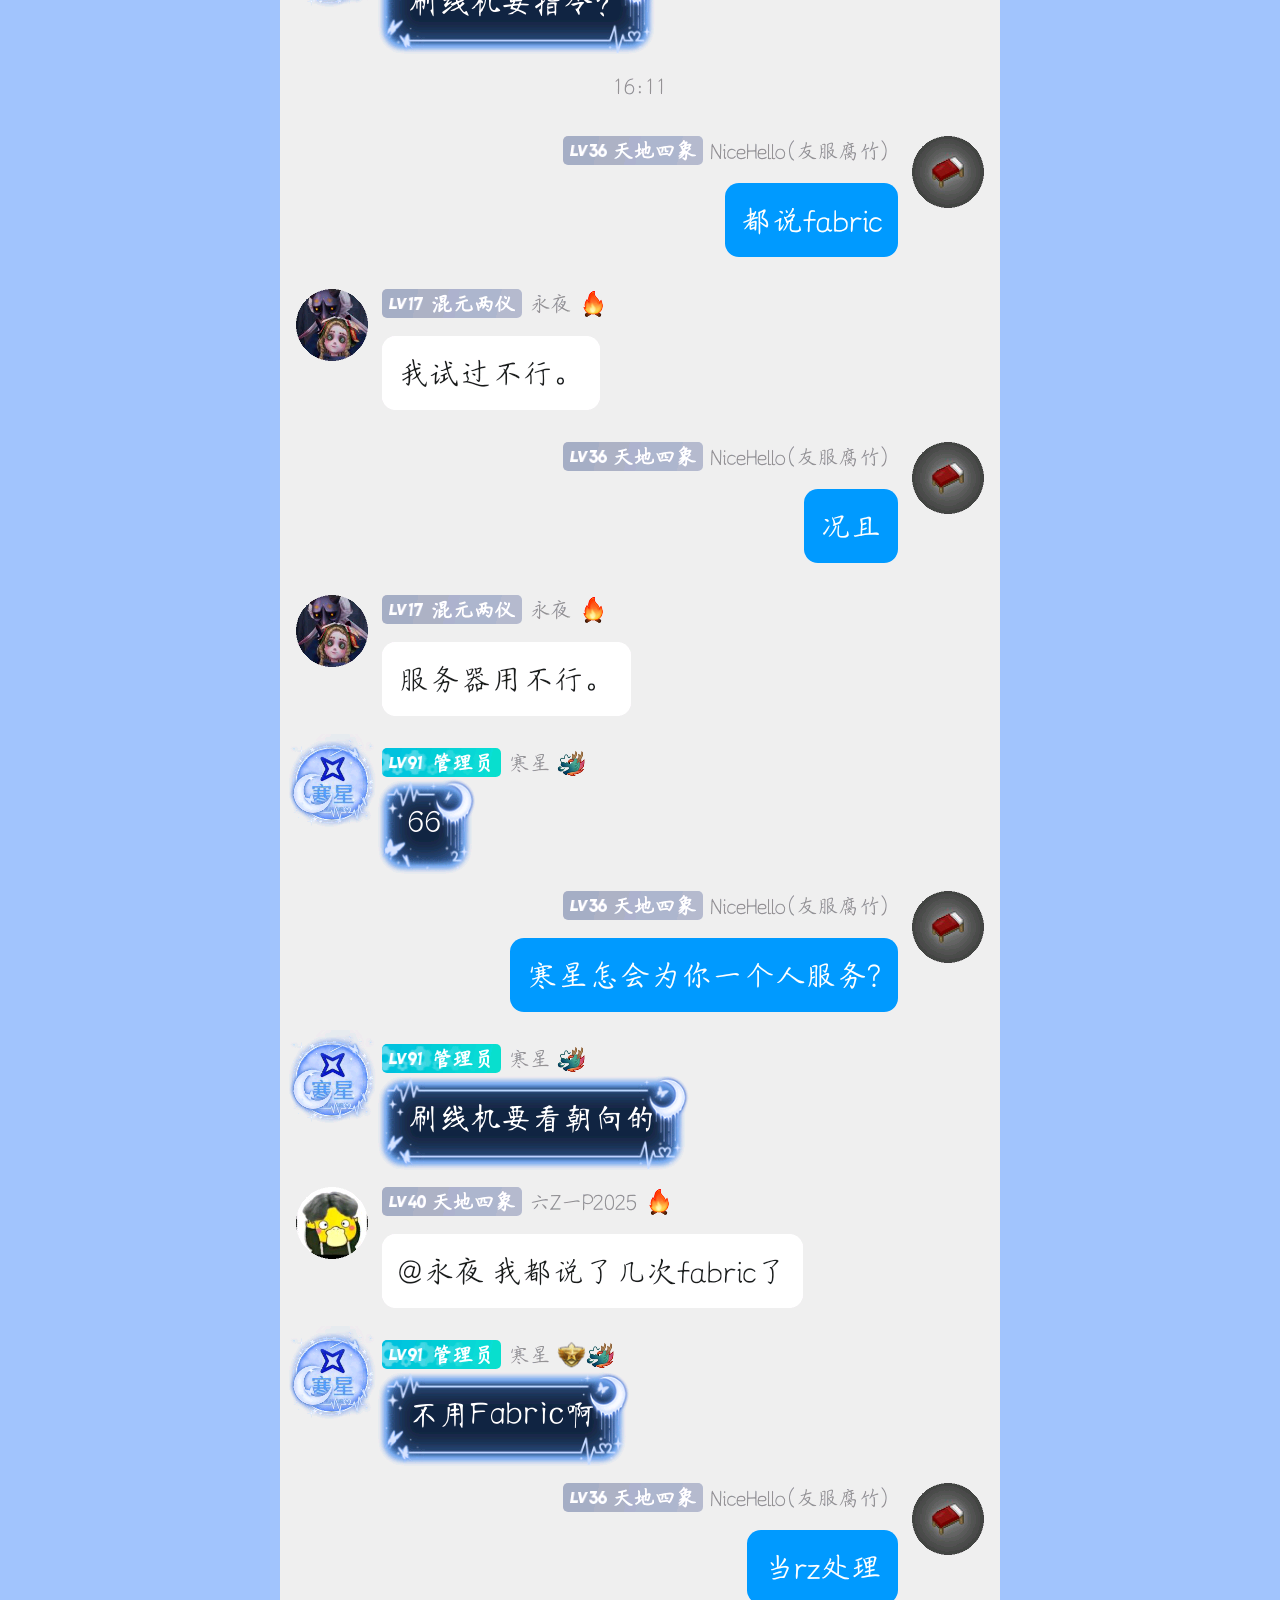
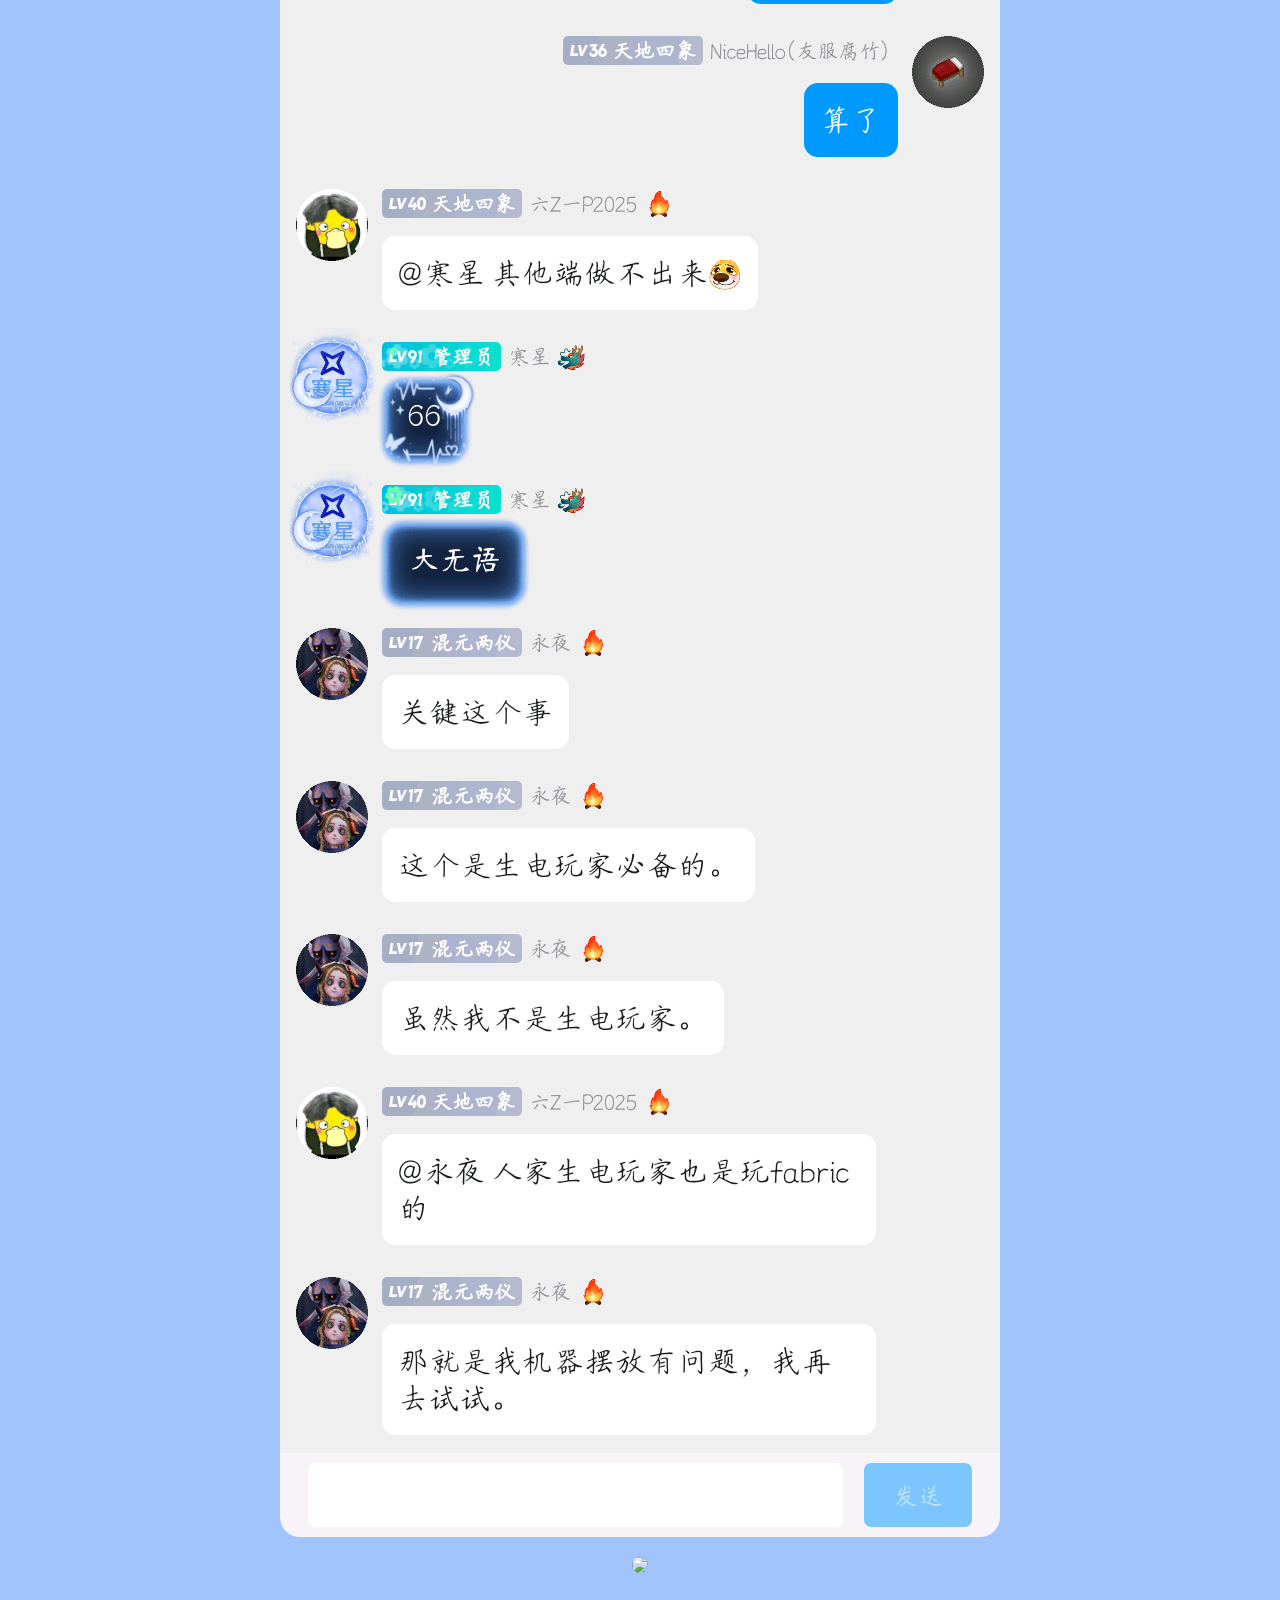
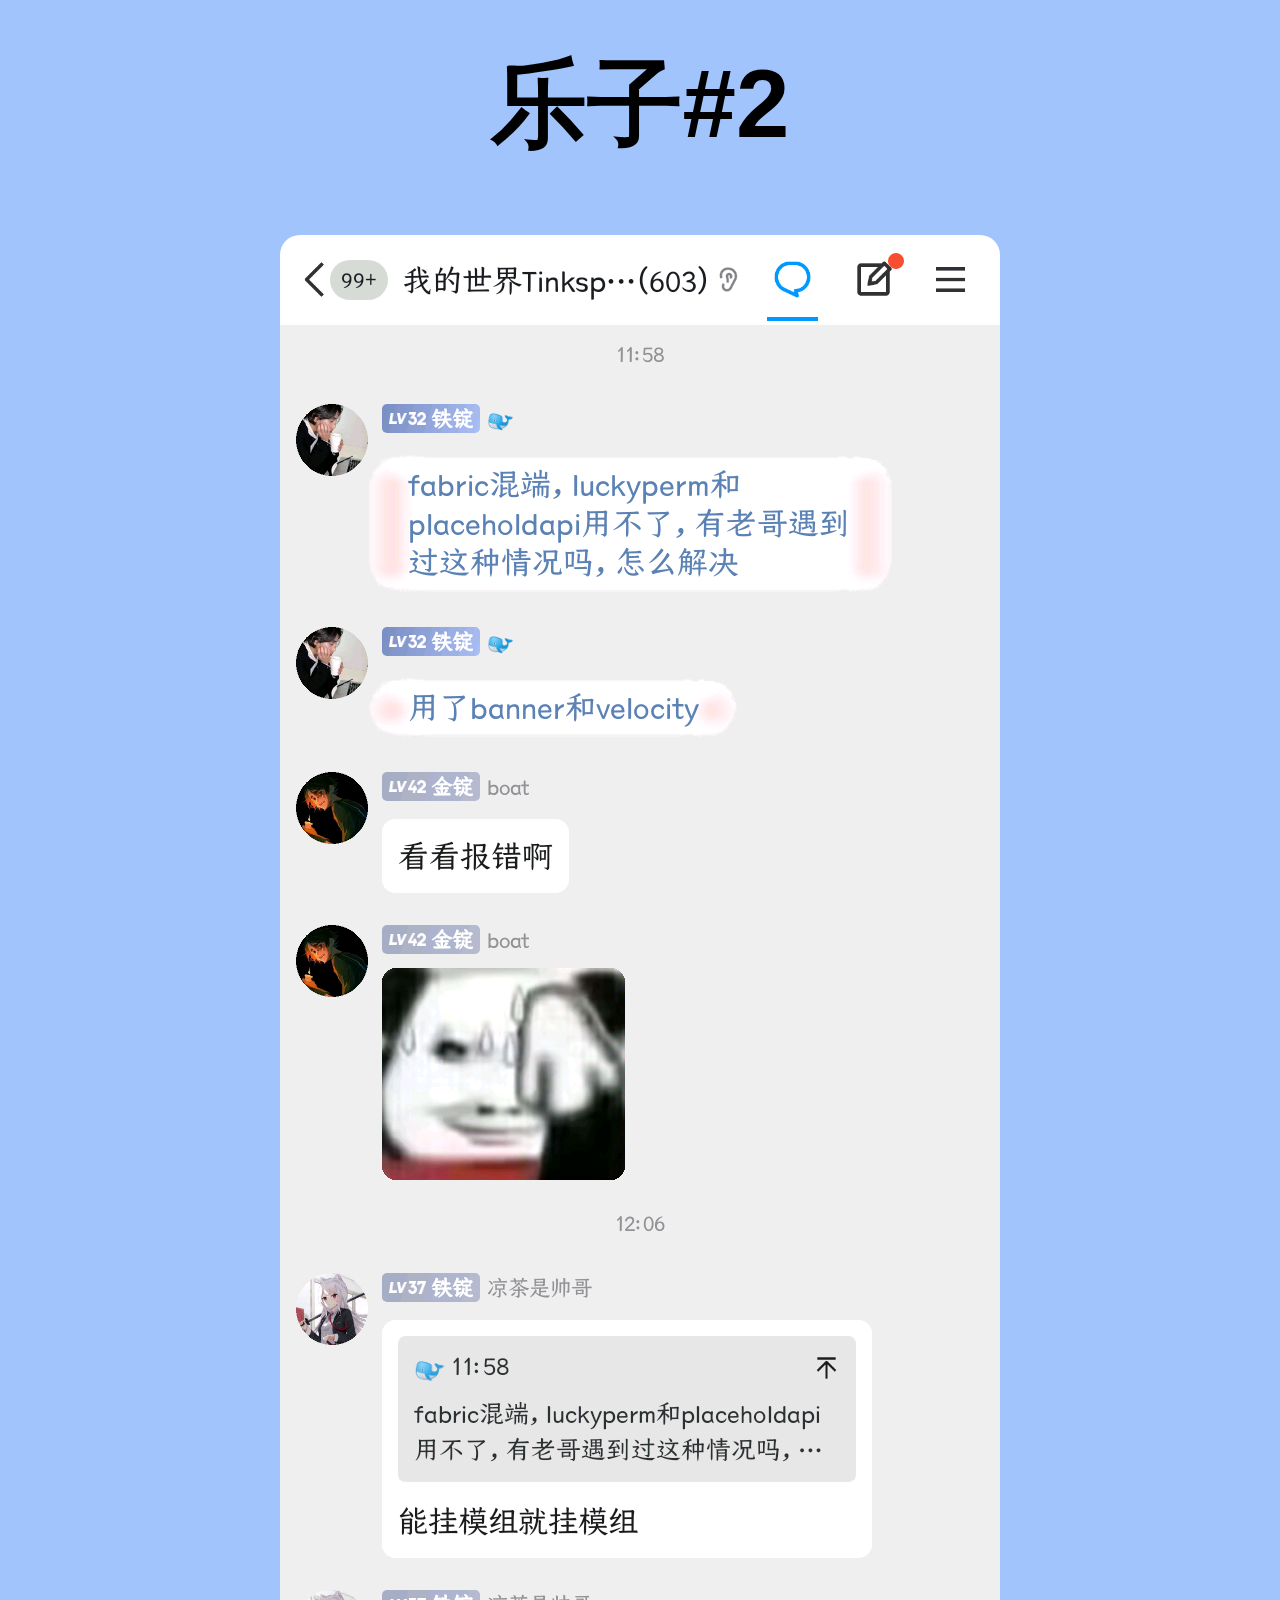
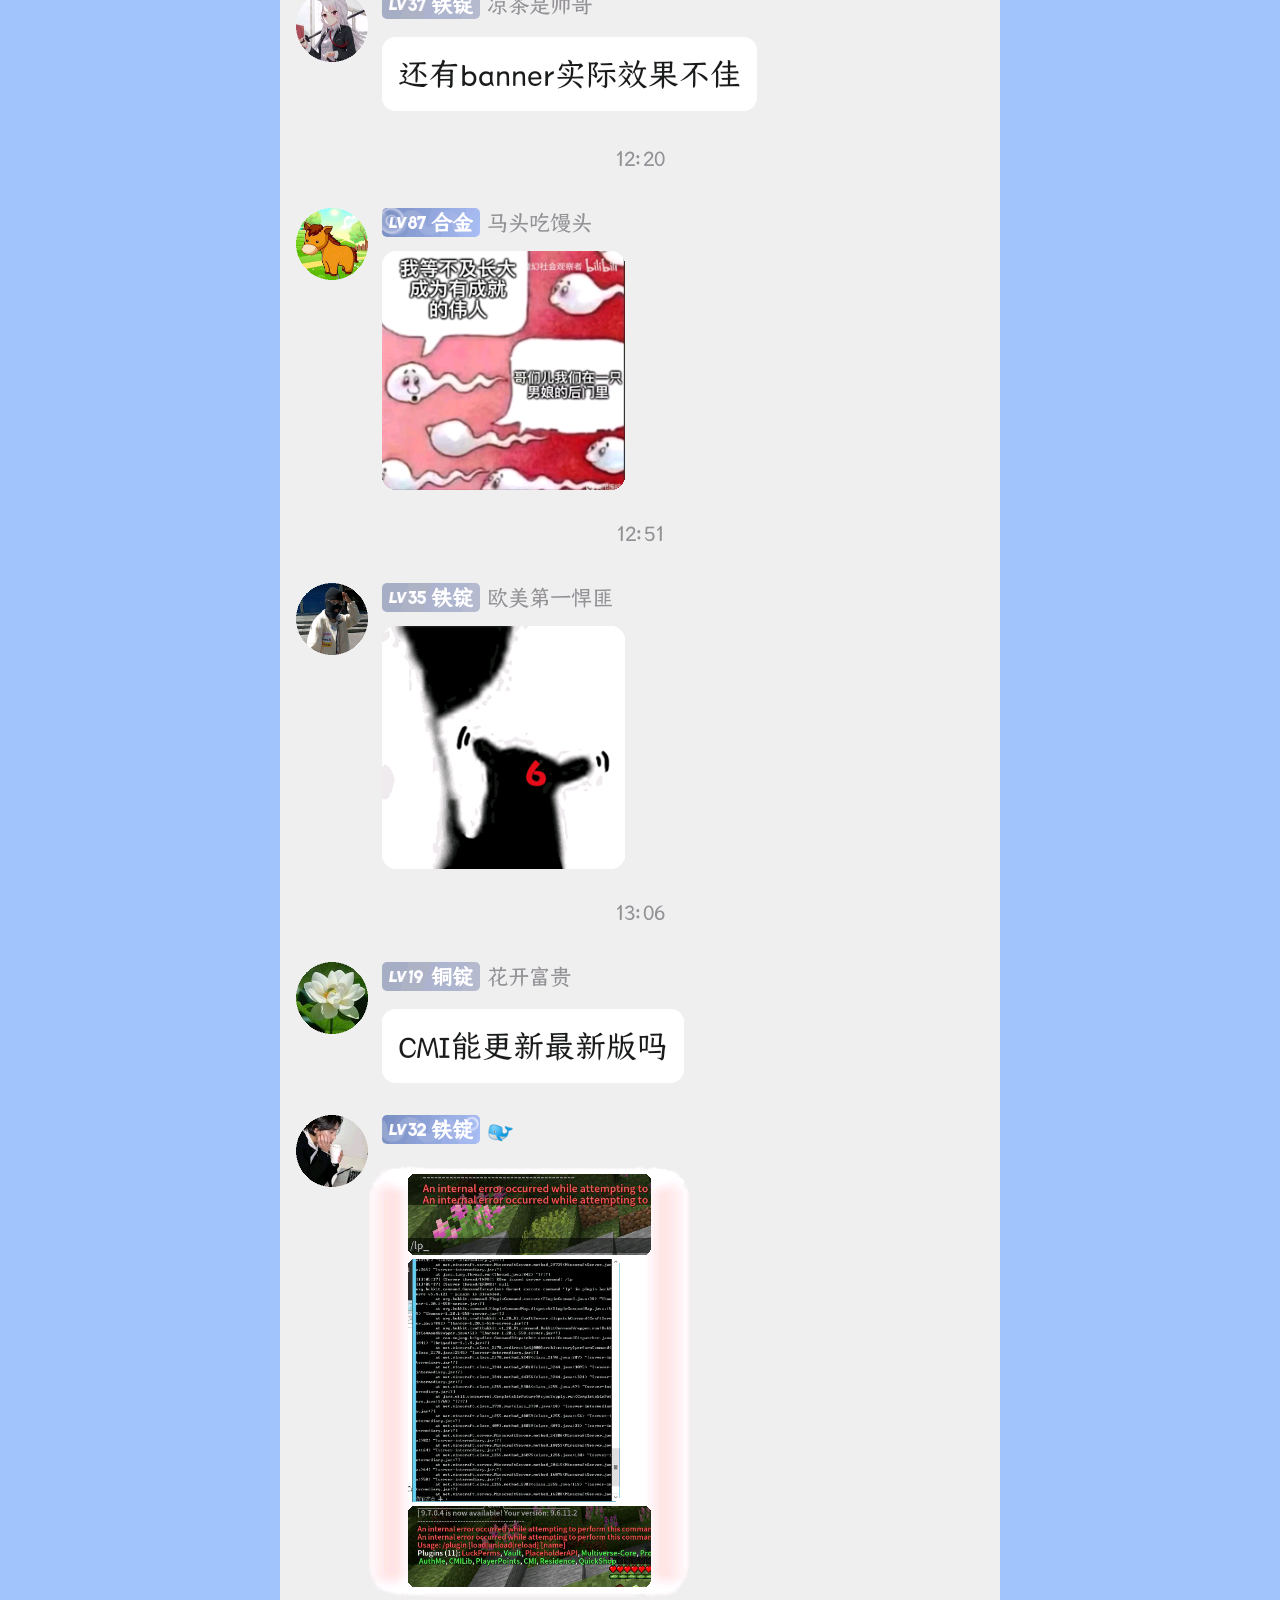
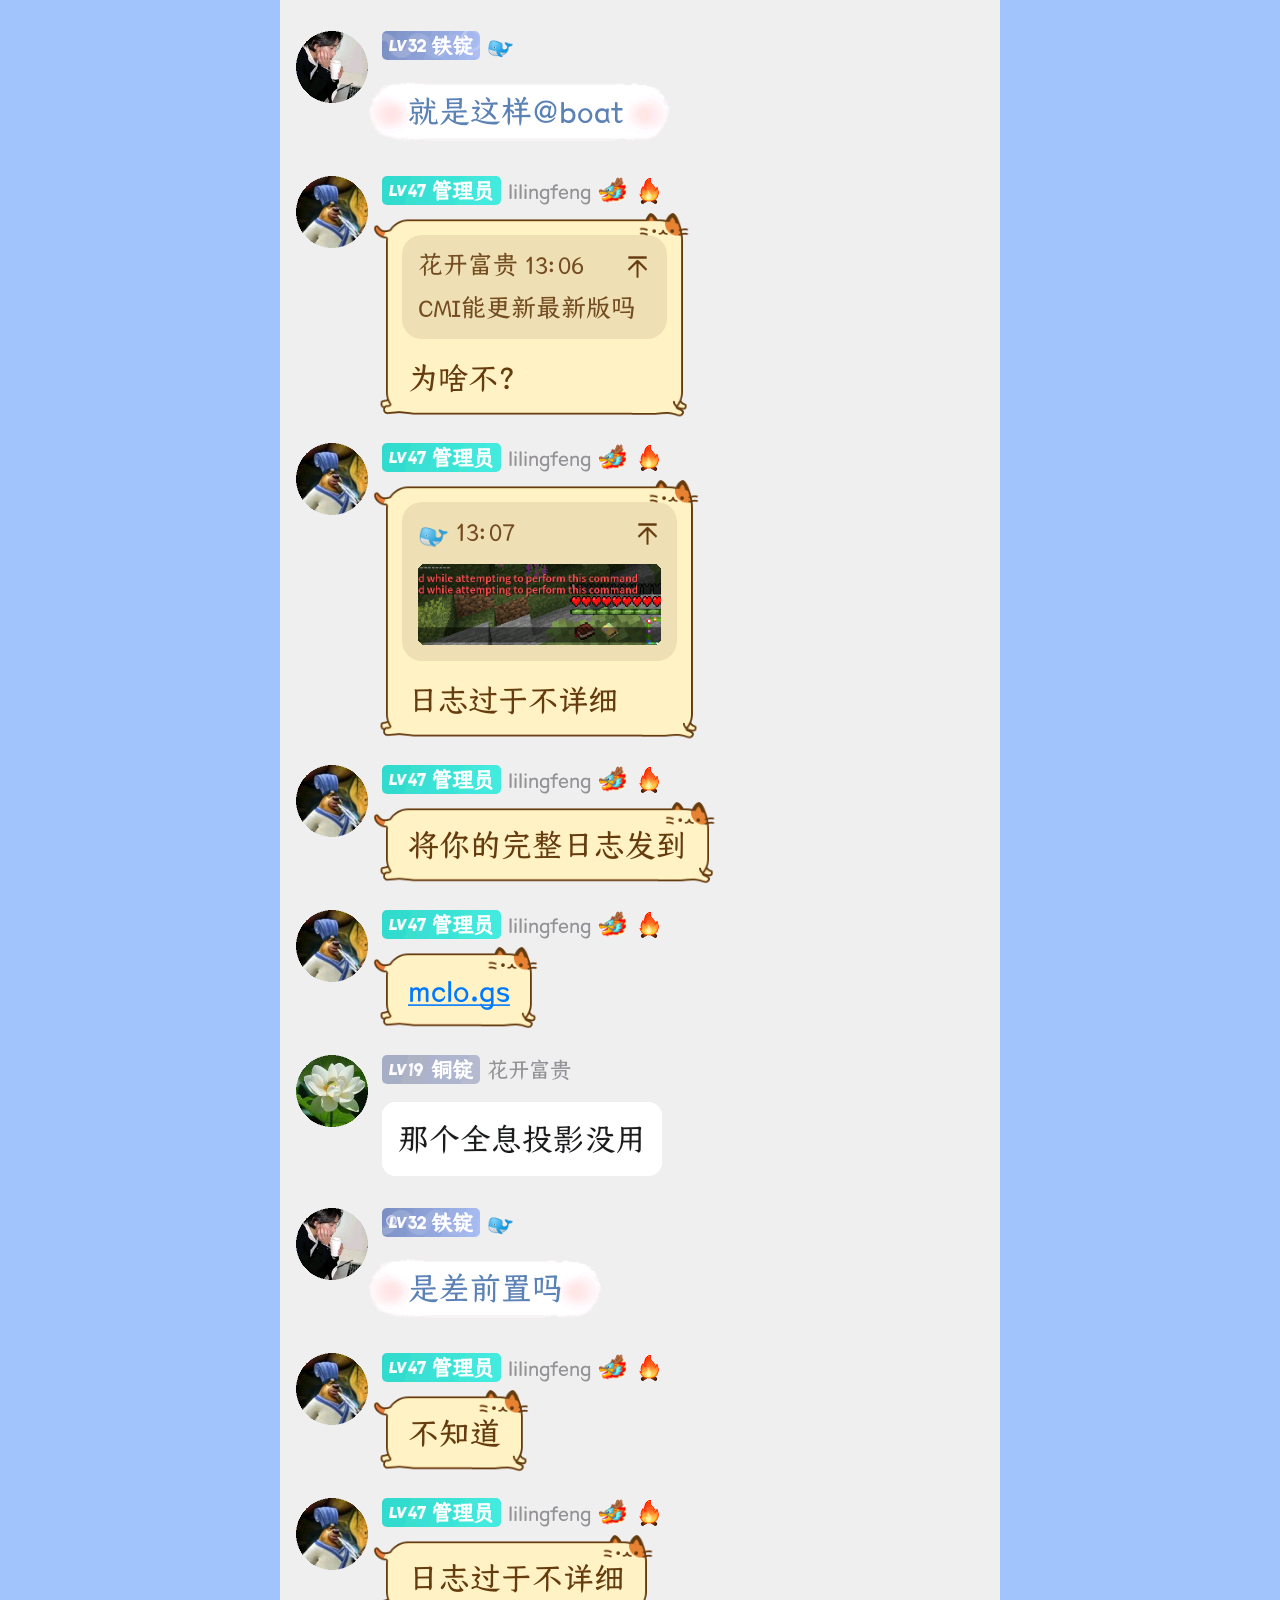
==== commit 4d23a817: "Update lezi.html" ====
--- a/lezi.html
+++ b/lezi.html
@@ -6,21 +6,14 @@
 <title>乐子 | NiceHello Network</title>
 <style>
       body {
-
             background-color: #a1c4fd;	
-
             }
       @font-face {
          font-family: 'ChillRoundF';
-
          src: url('/ChillRoundF.ttf') format('truetype');
-
         }
-
         body {
-
          font-family: 'ChillRoundF', sans-serif;
-
         }
       img {
     max-width: 80%;
@@ -33,6 +26,8 @@
     text-align: left;
     font-family: ChillRoundF;
     background-color: white;
+    border-radius: 10px;
+    radius-color: #ffffff;
   }    
 </style>
 </head>
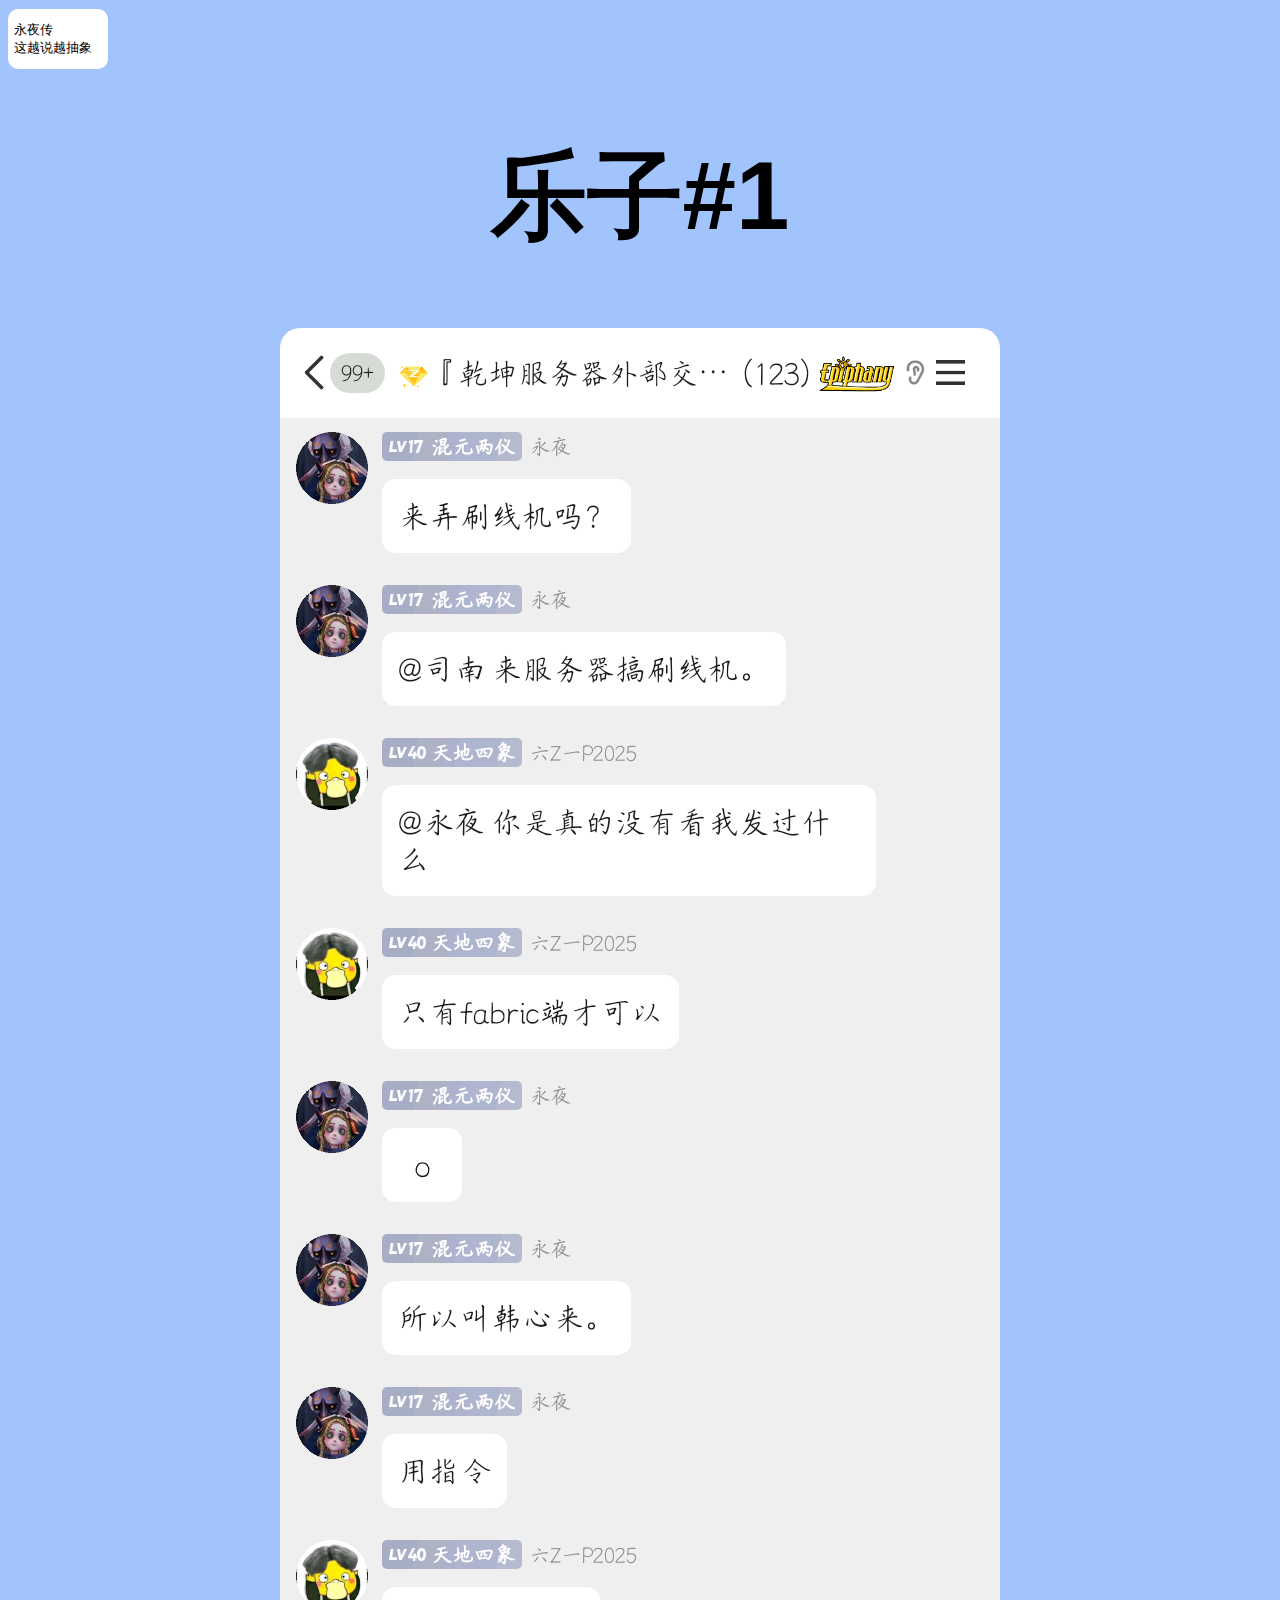
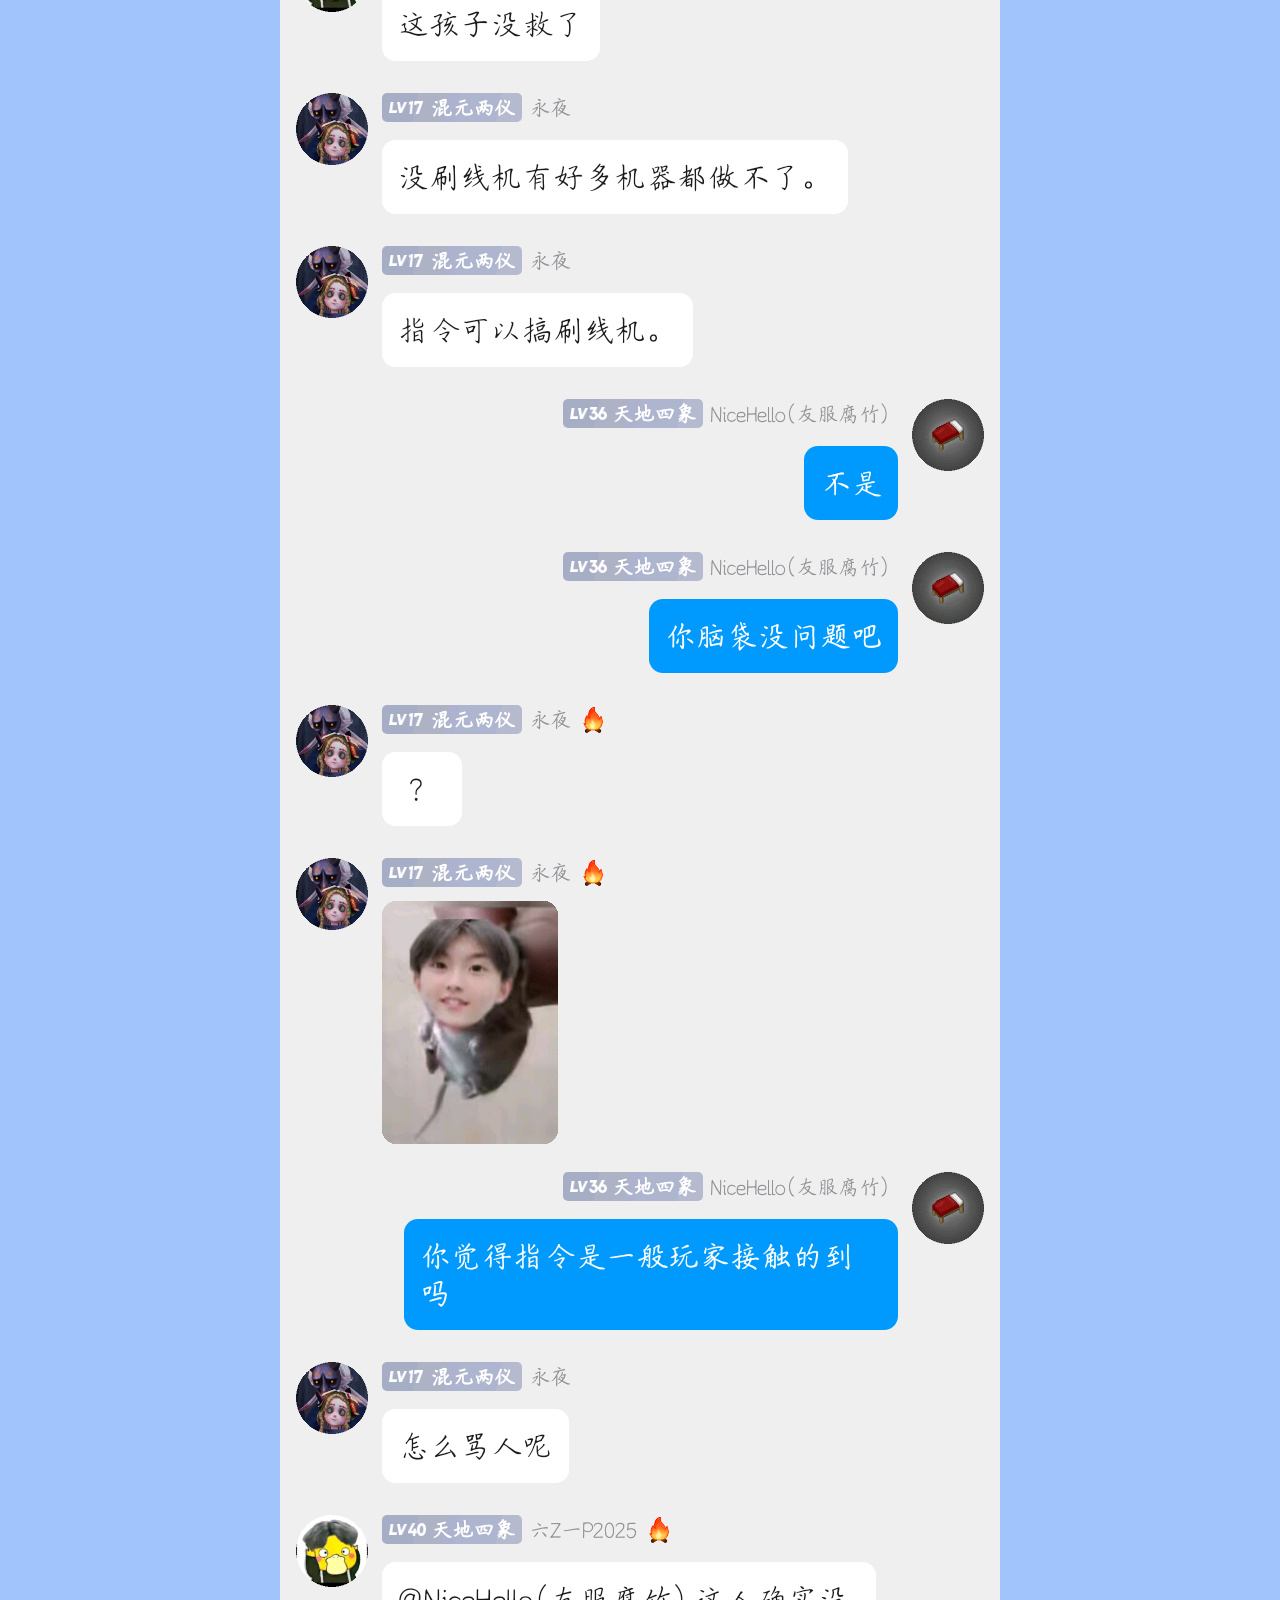
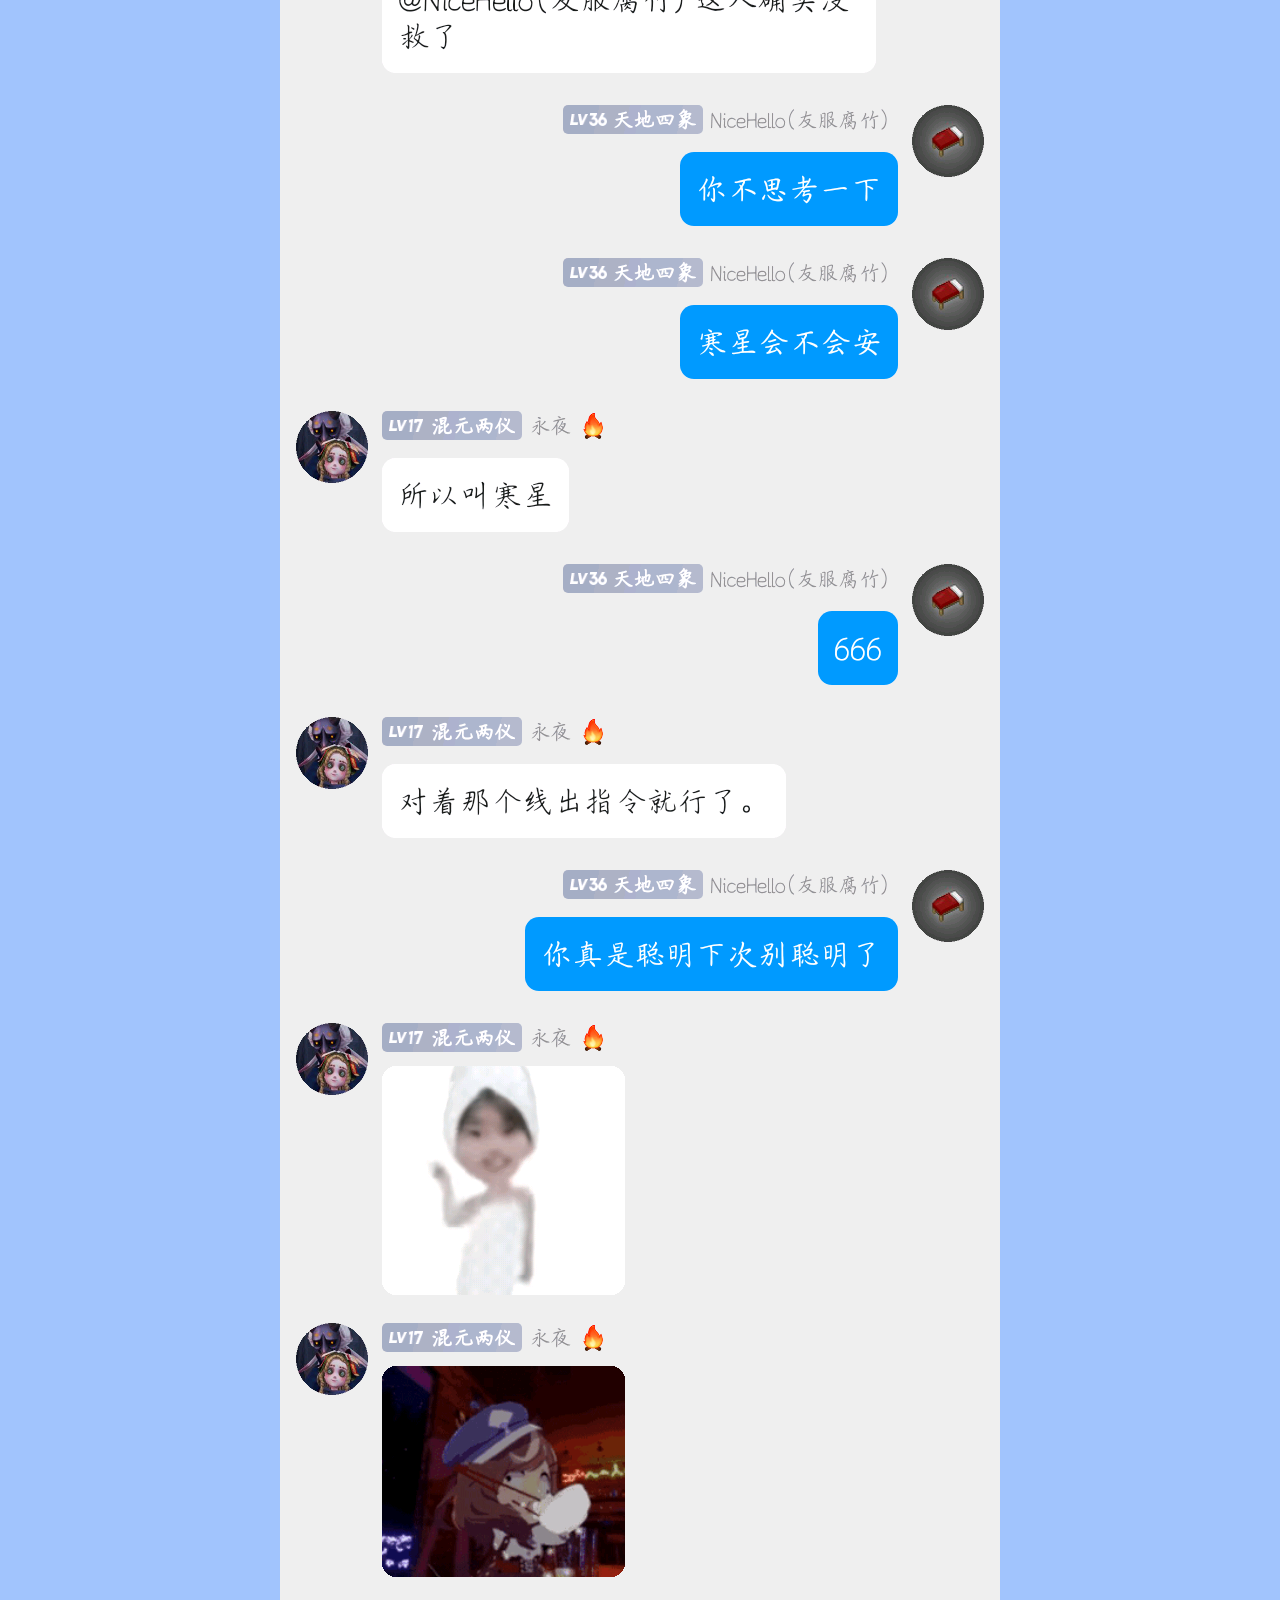
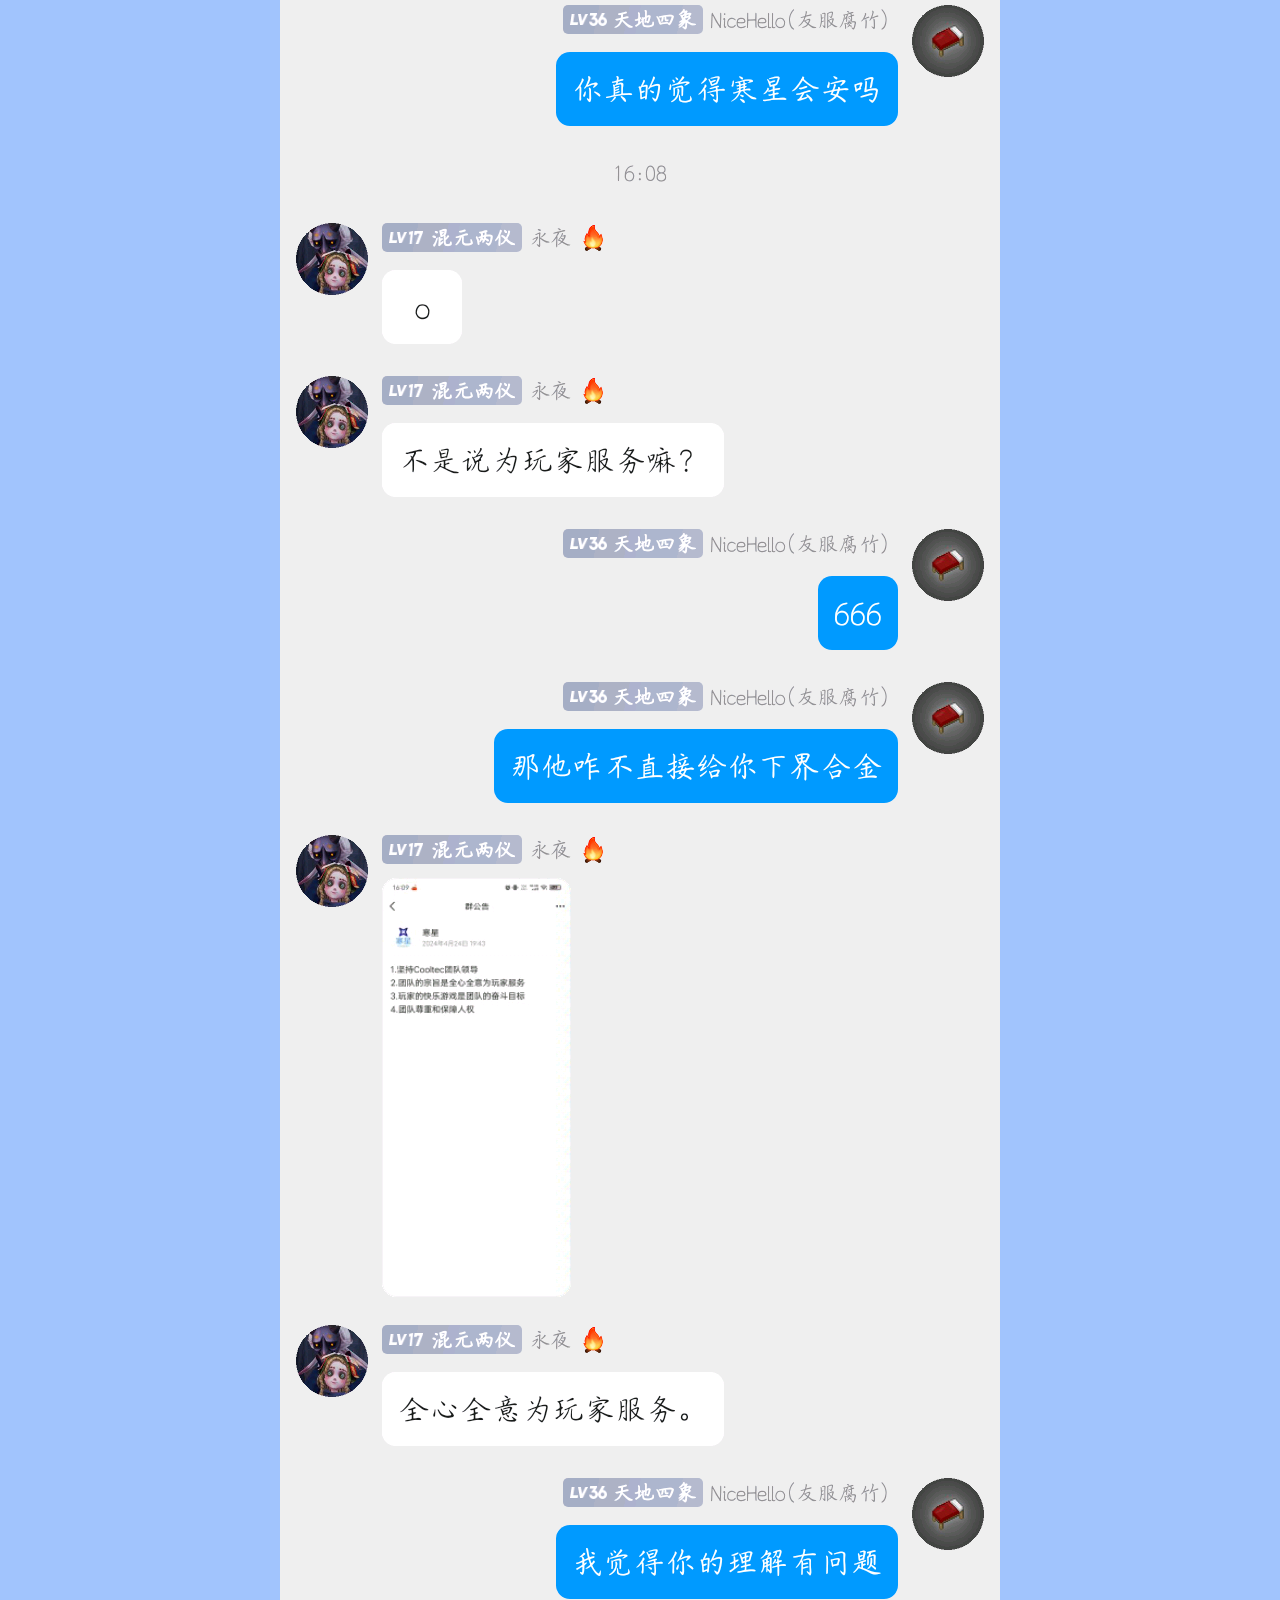
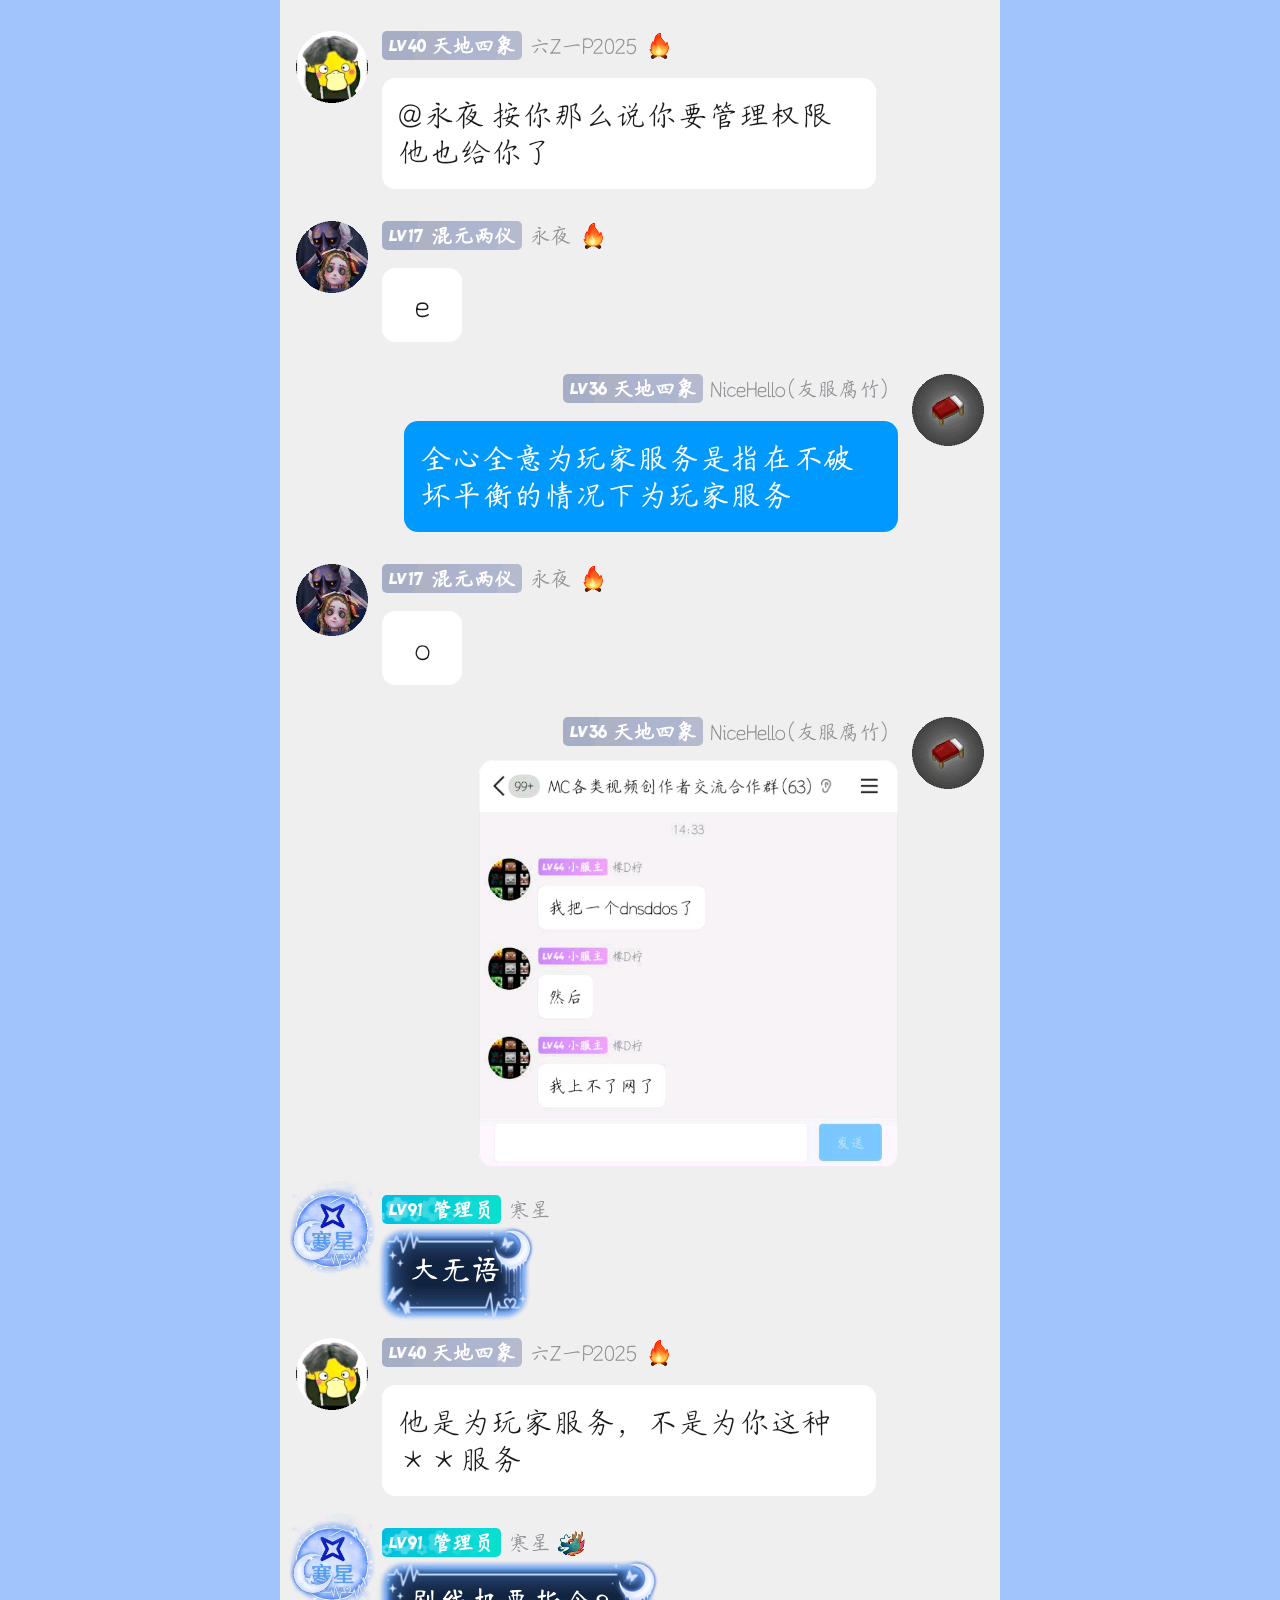
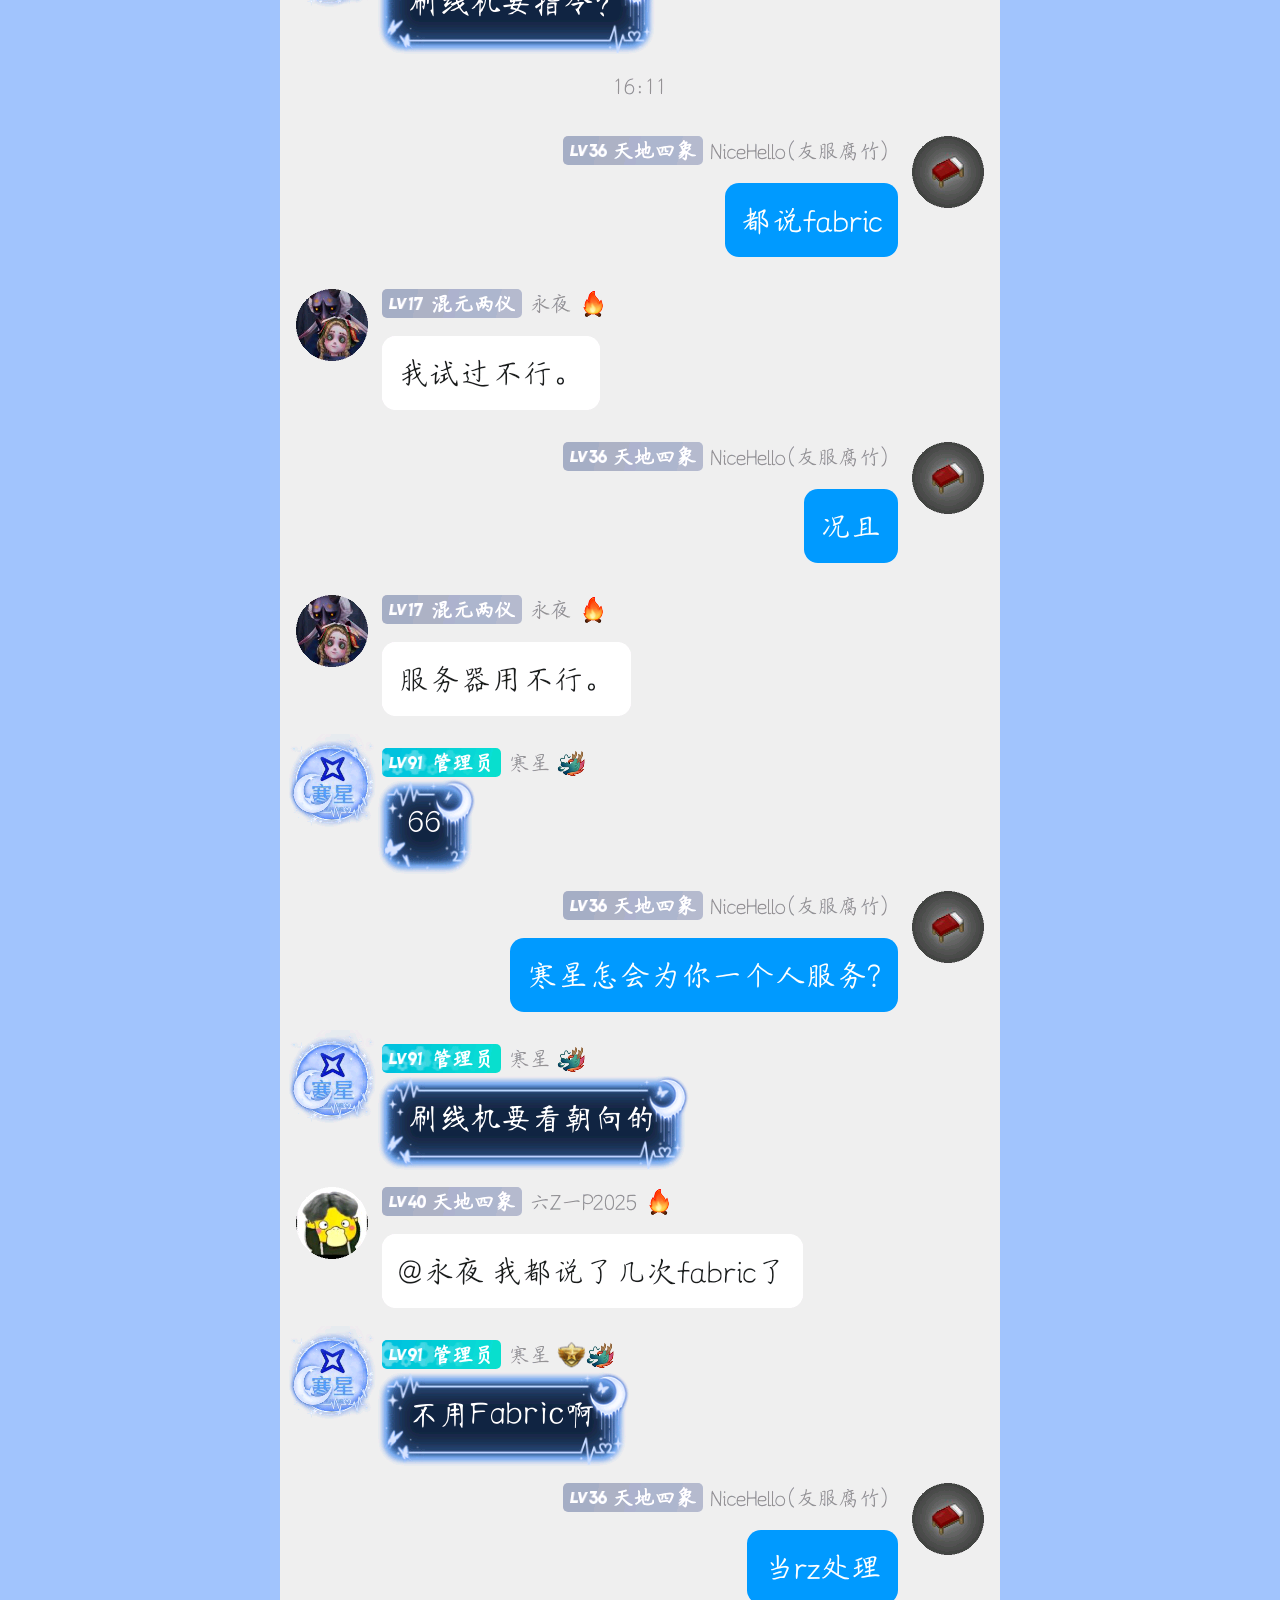
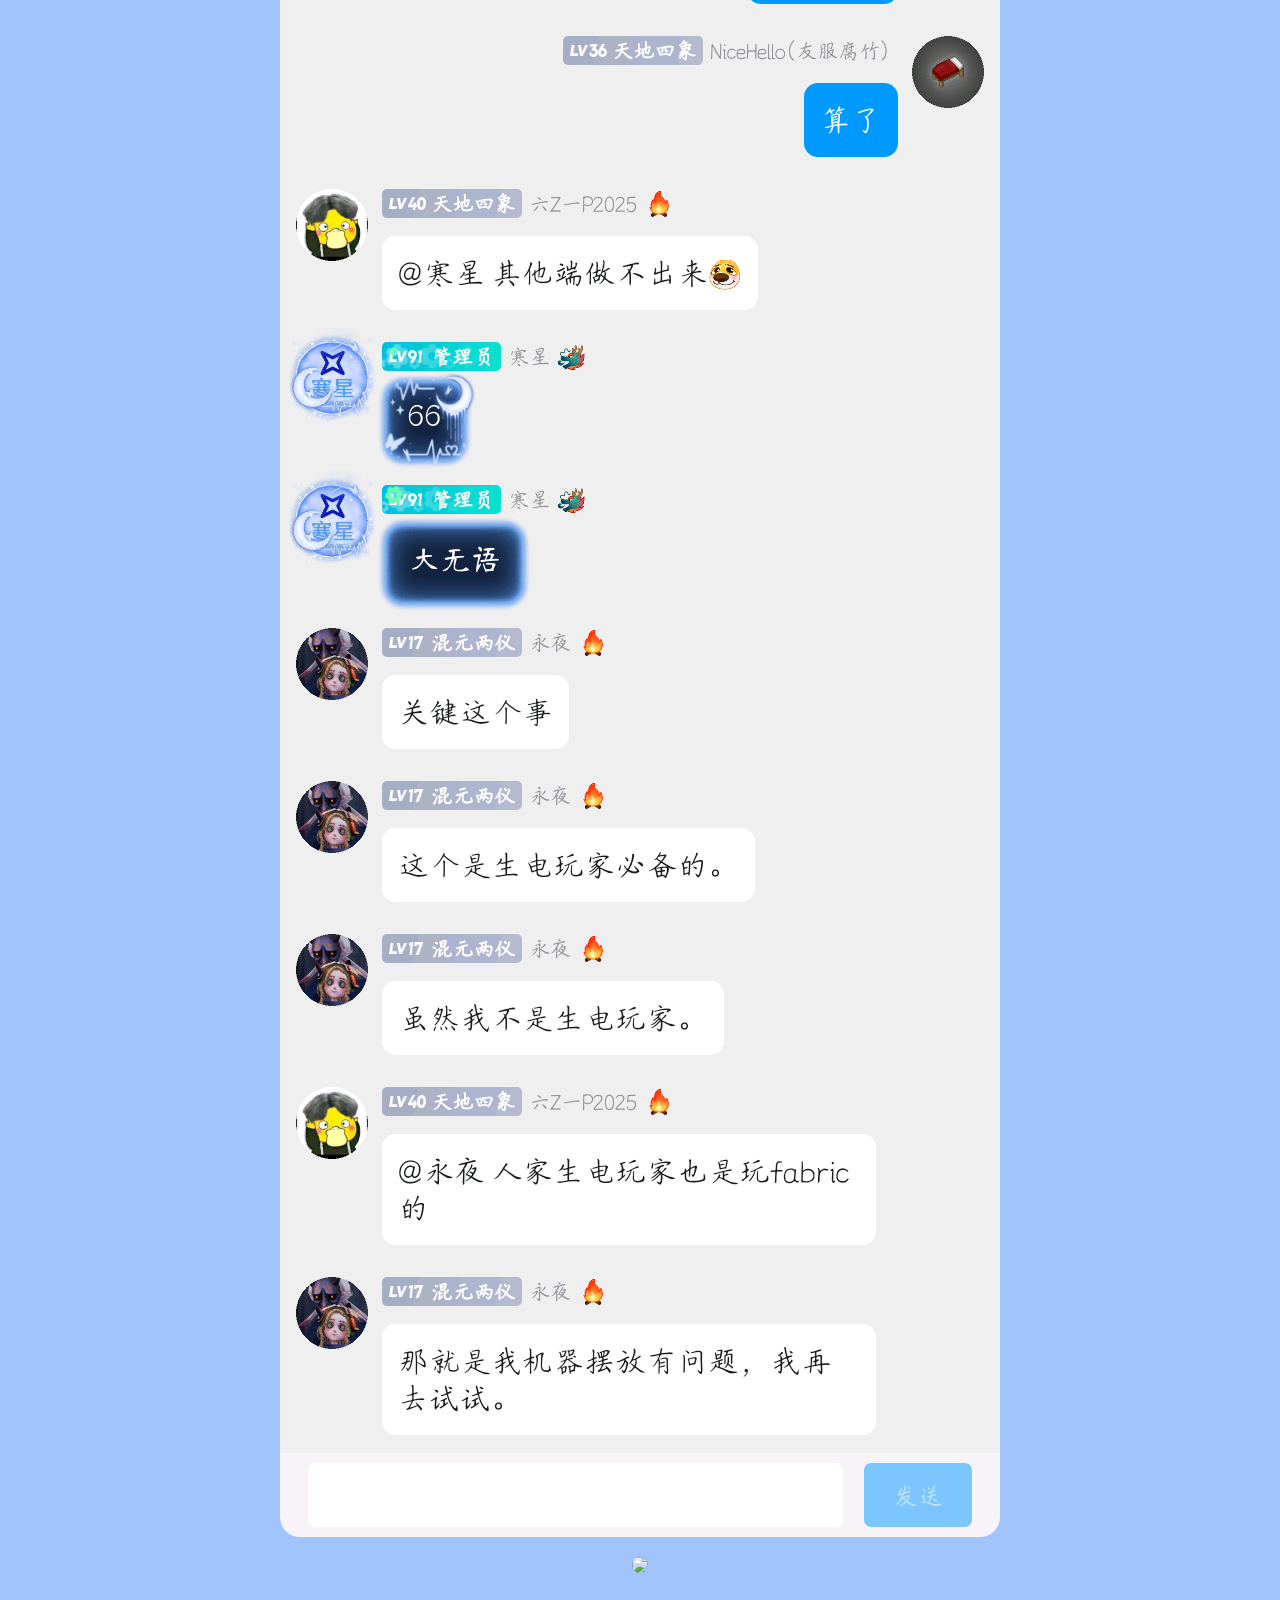
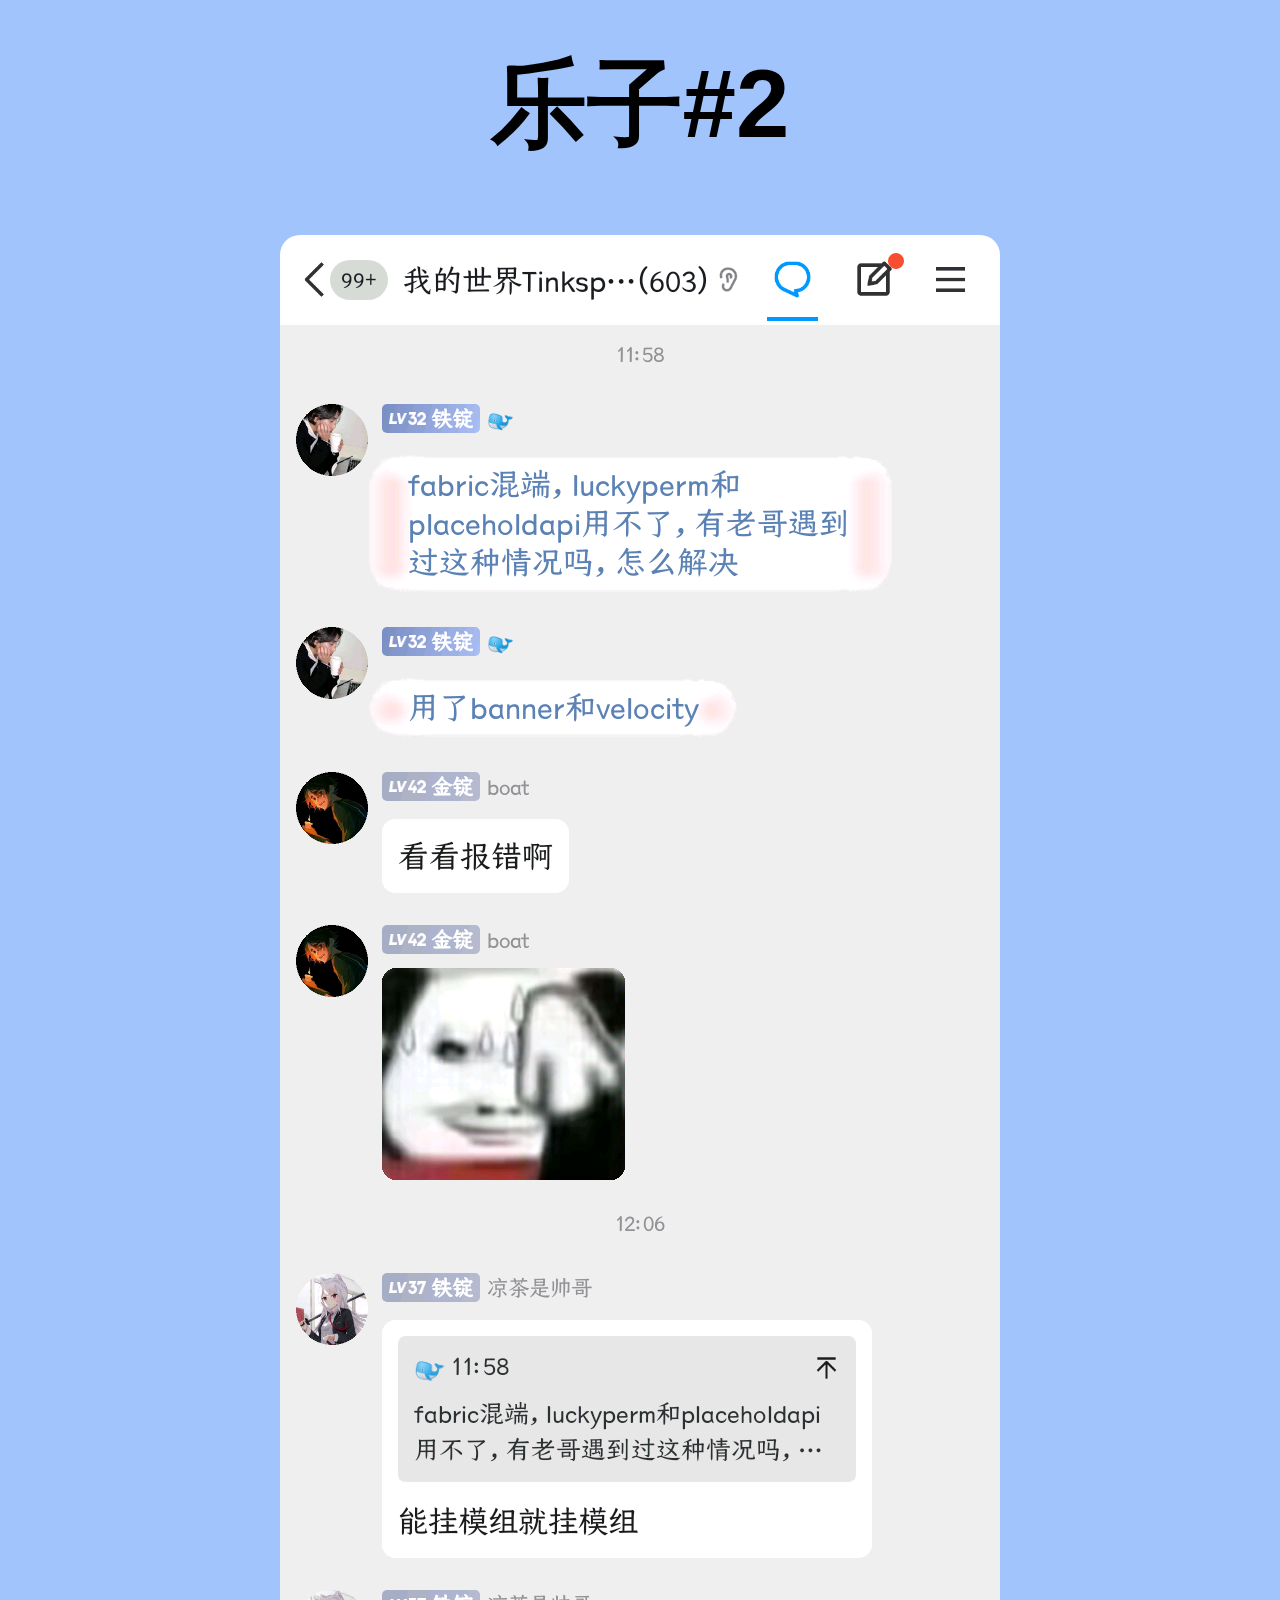
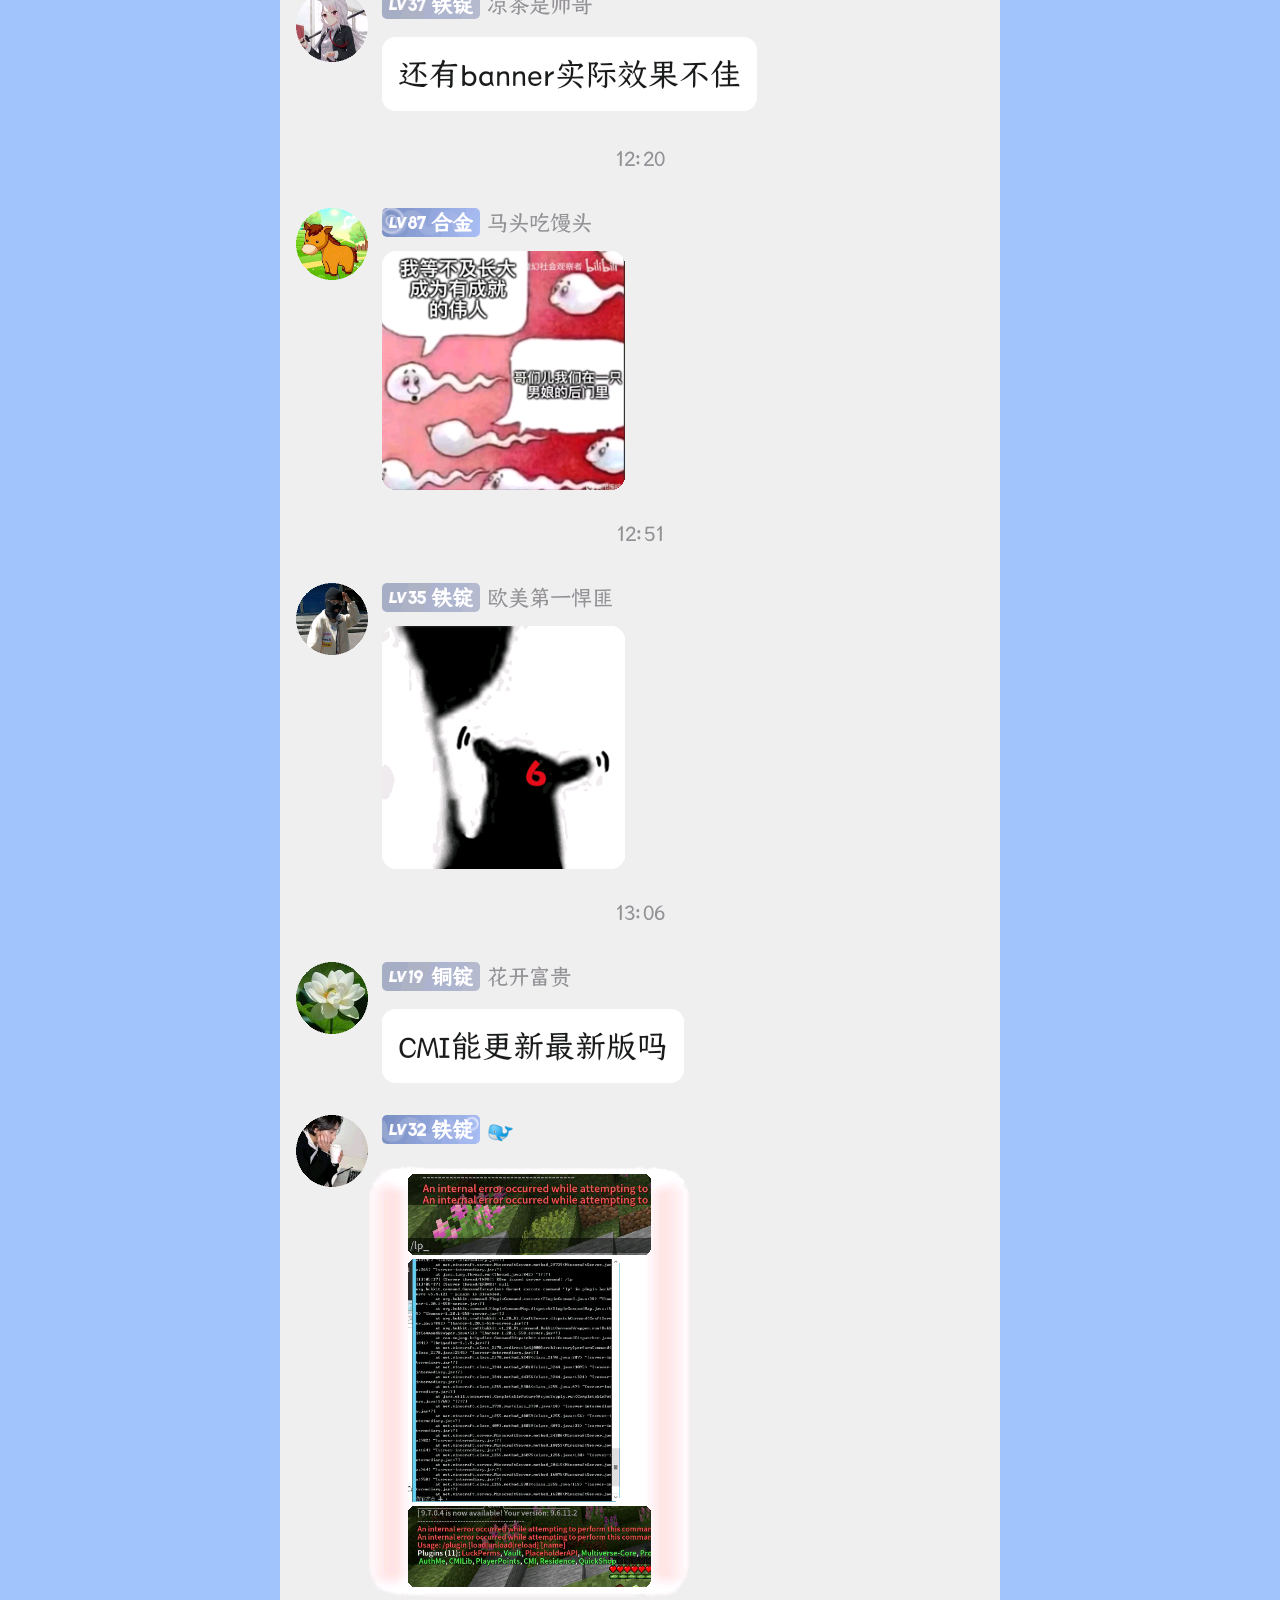
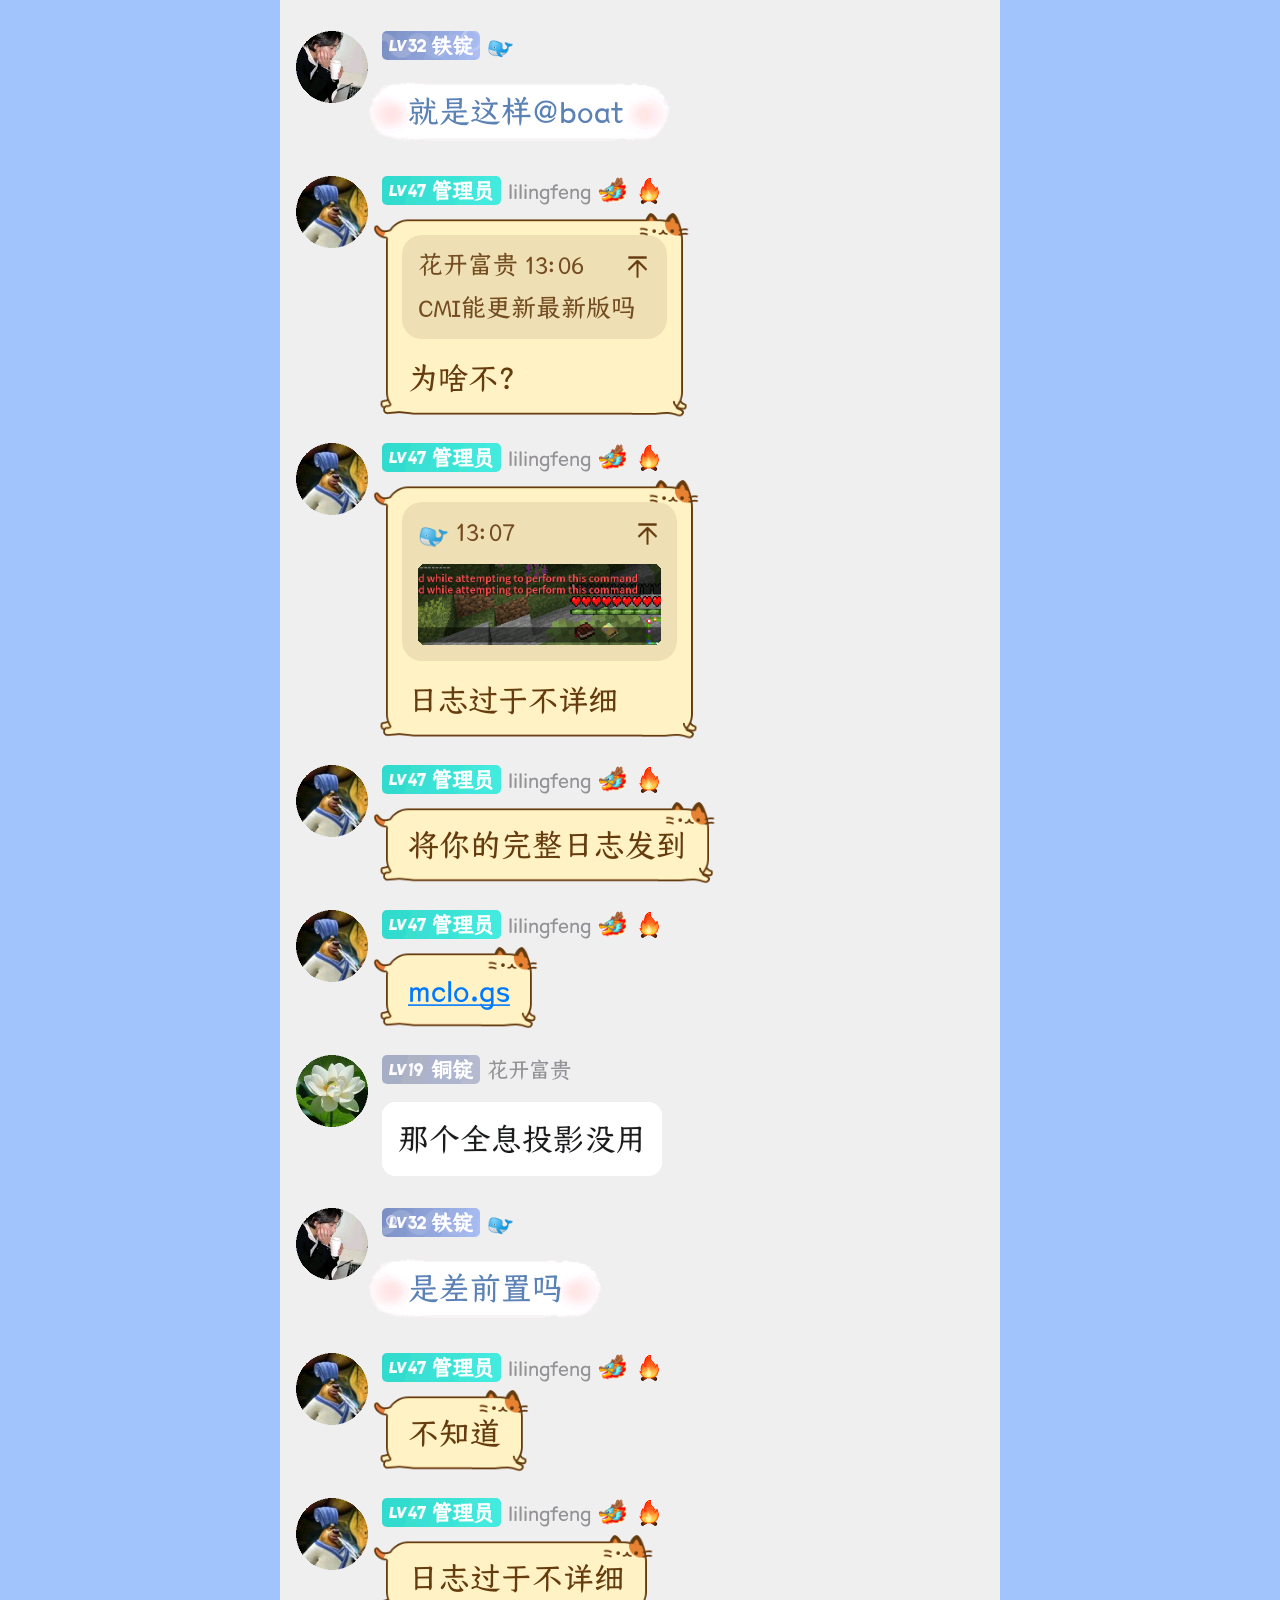
==== commit 56c7aee9: "Update lezi.html" ====
--- a/lezi.html
+++ b/lezi.html
@@ -27,7 +27,7 @@
     font-family: ChillRoundF;
     background-color: white;
     border-radius: 10px;
-    radius-color: #ffffff;
+    border: 2px, #ffffff;
   }    
 </style>
 </head>
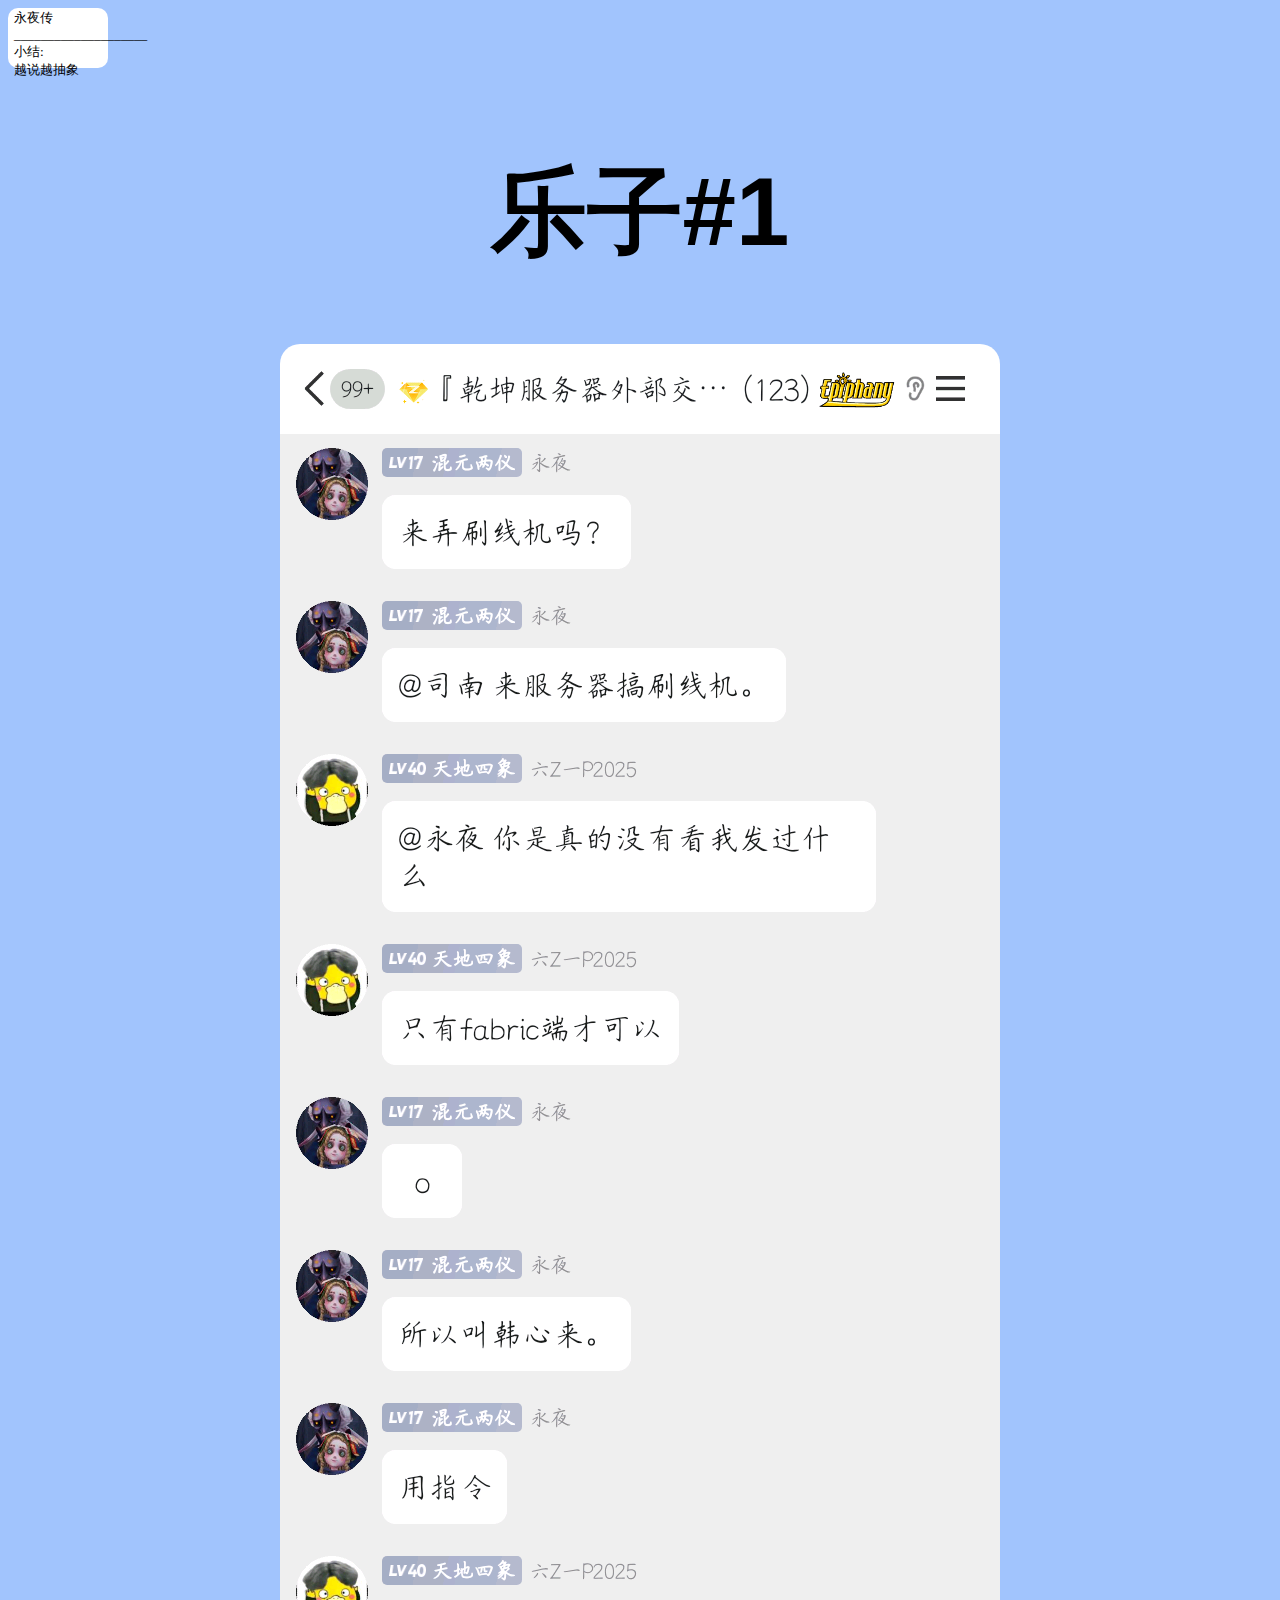
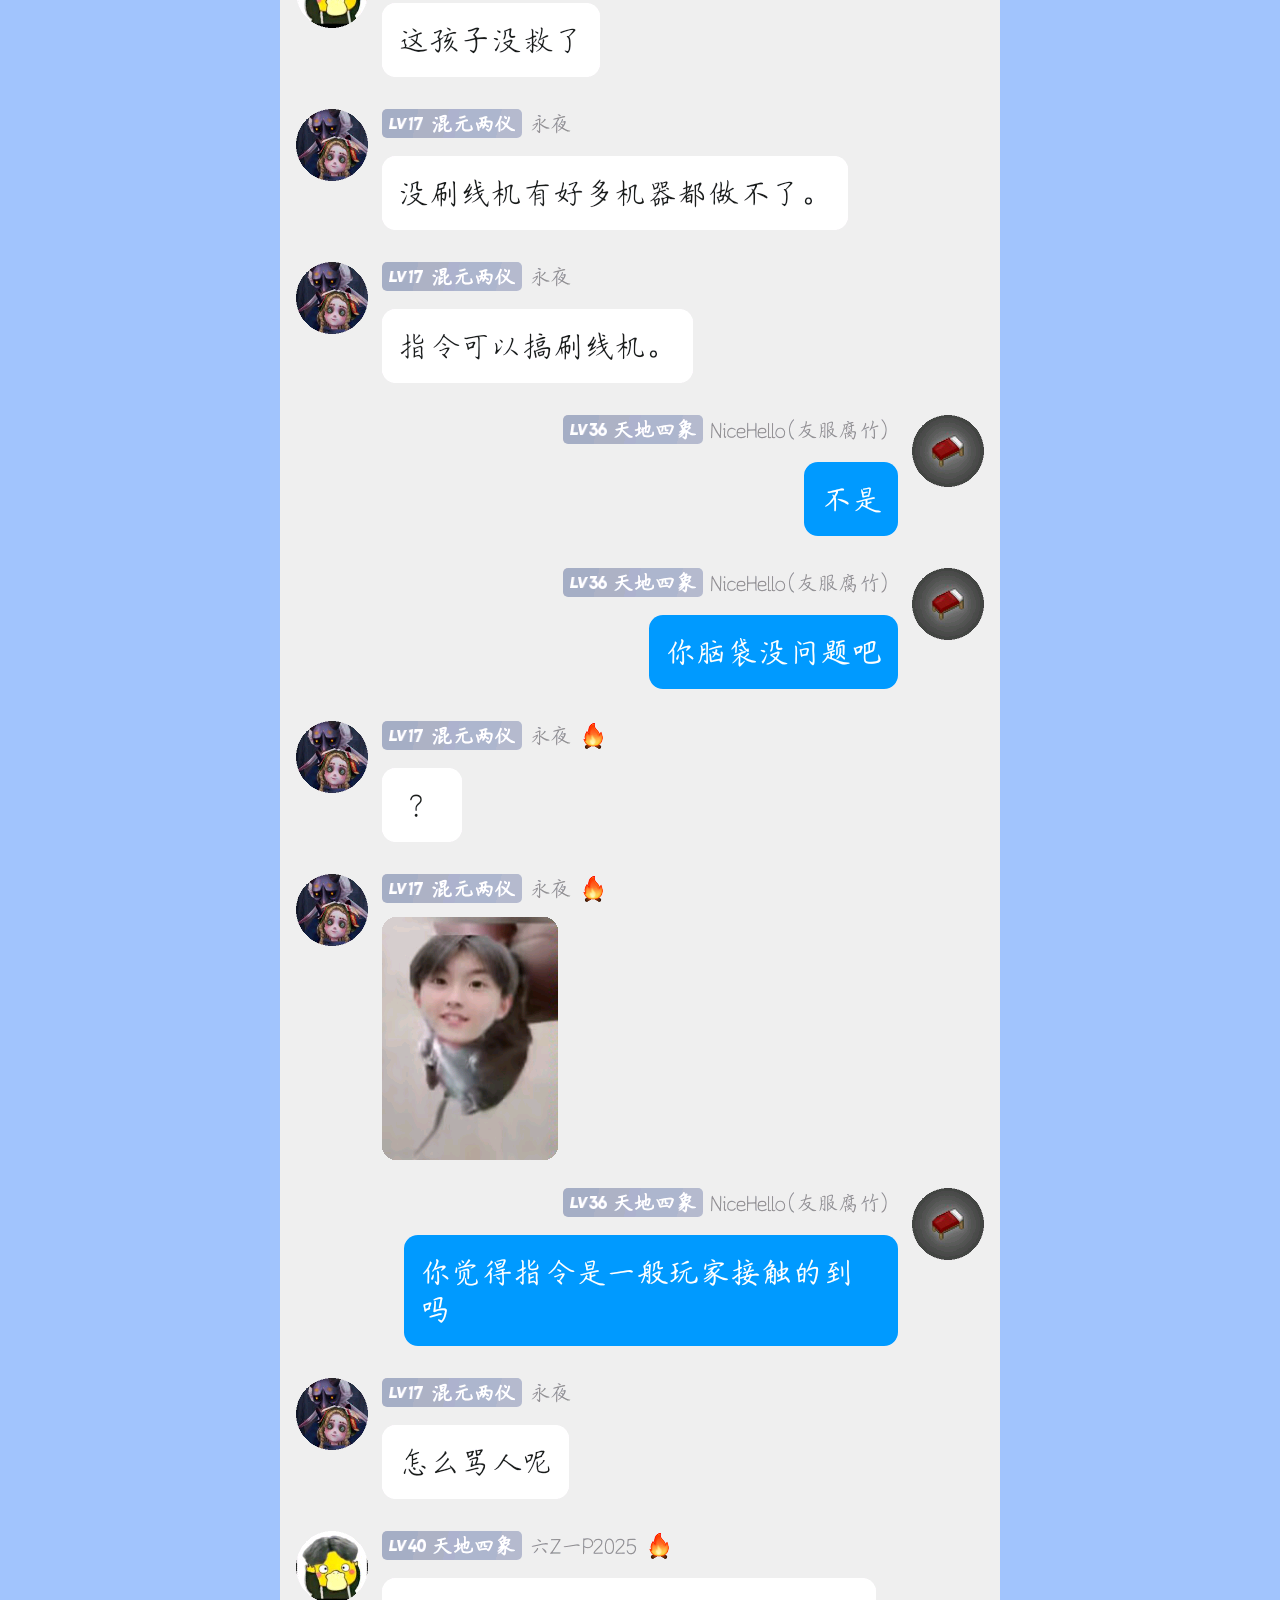
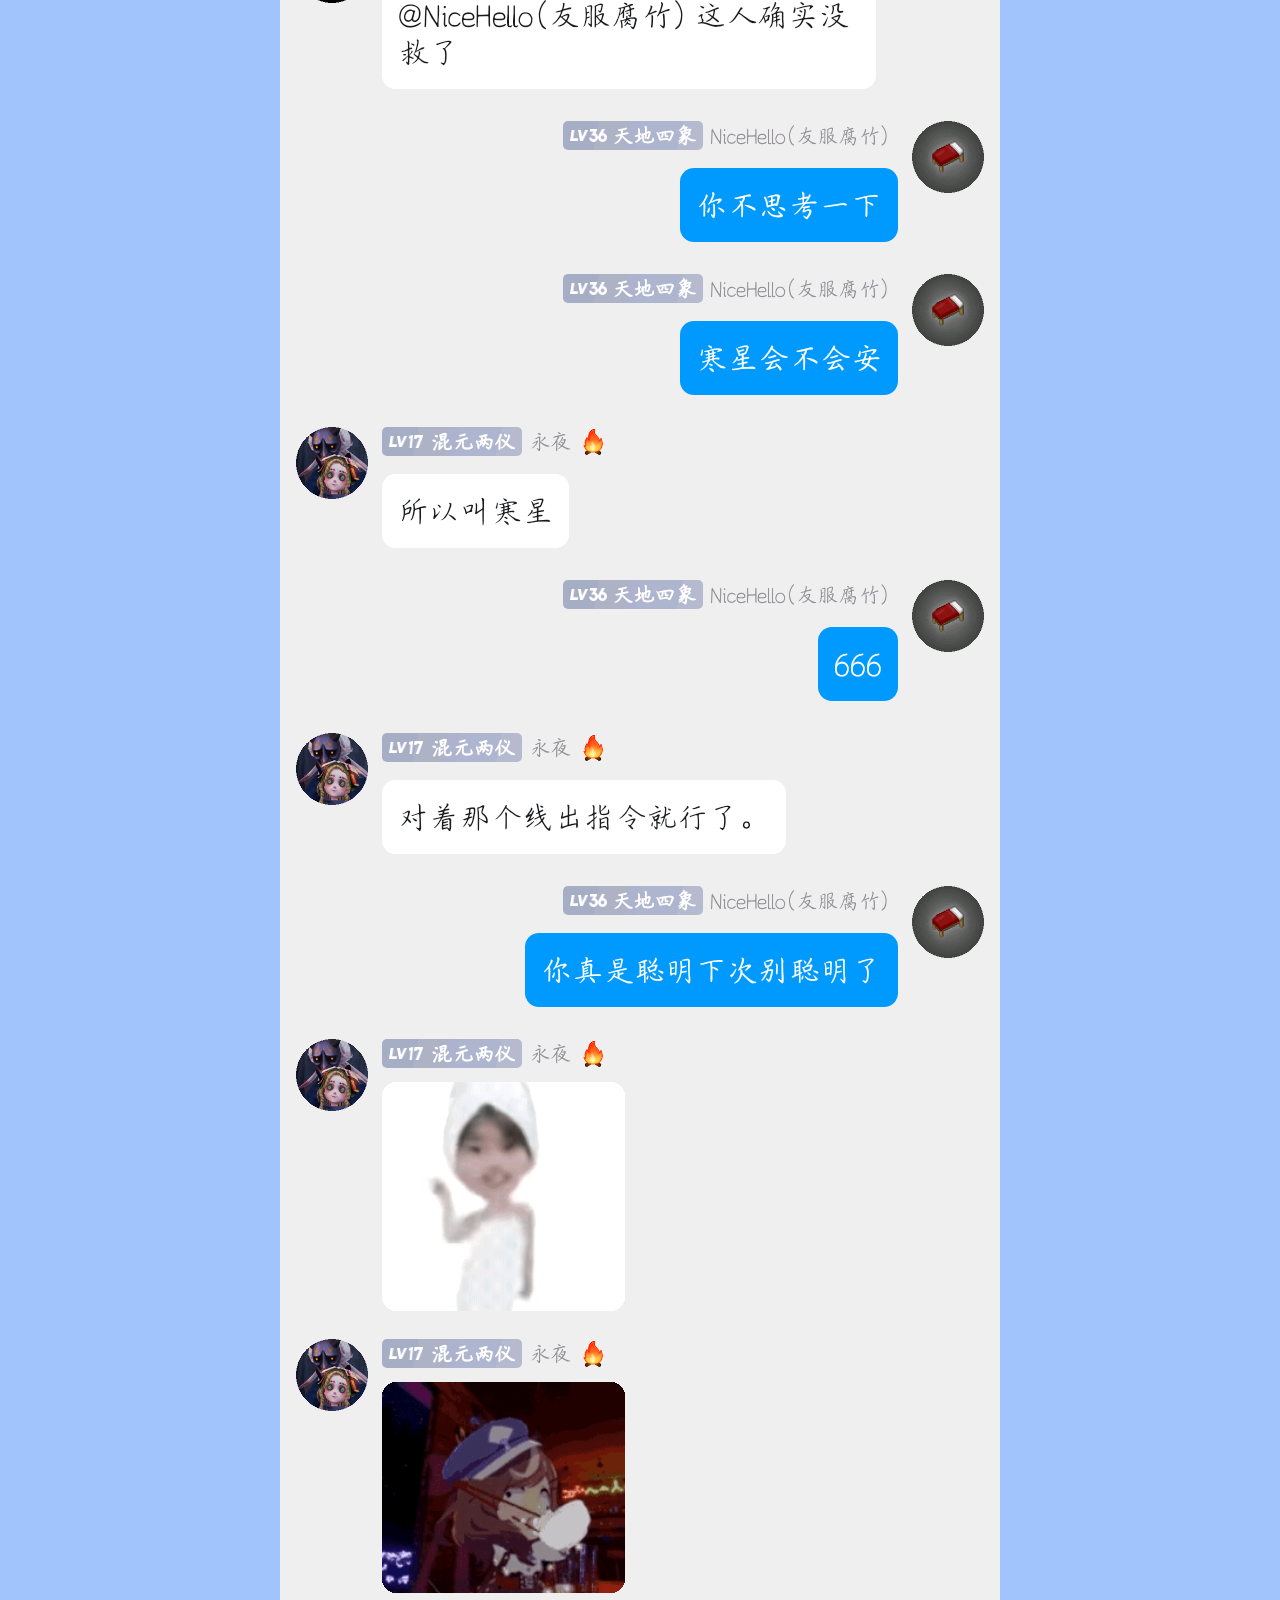
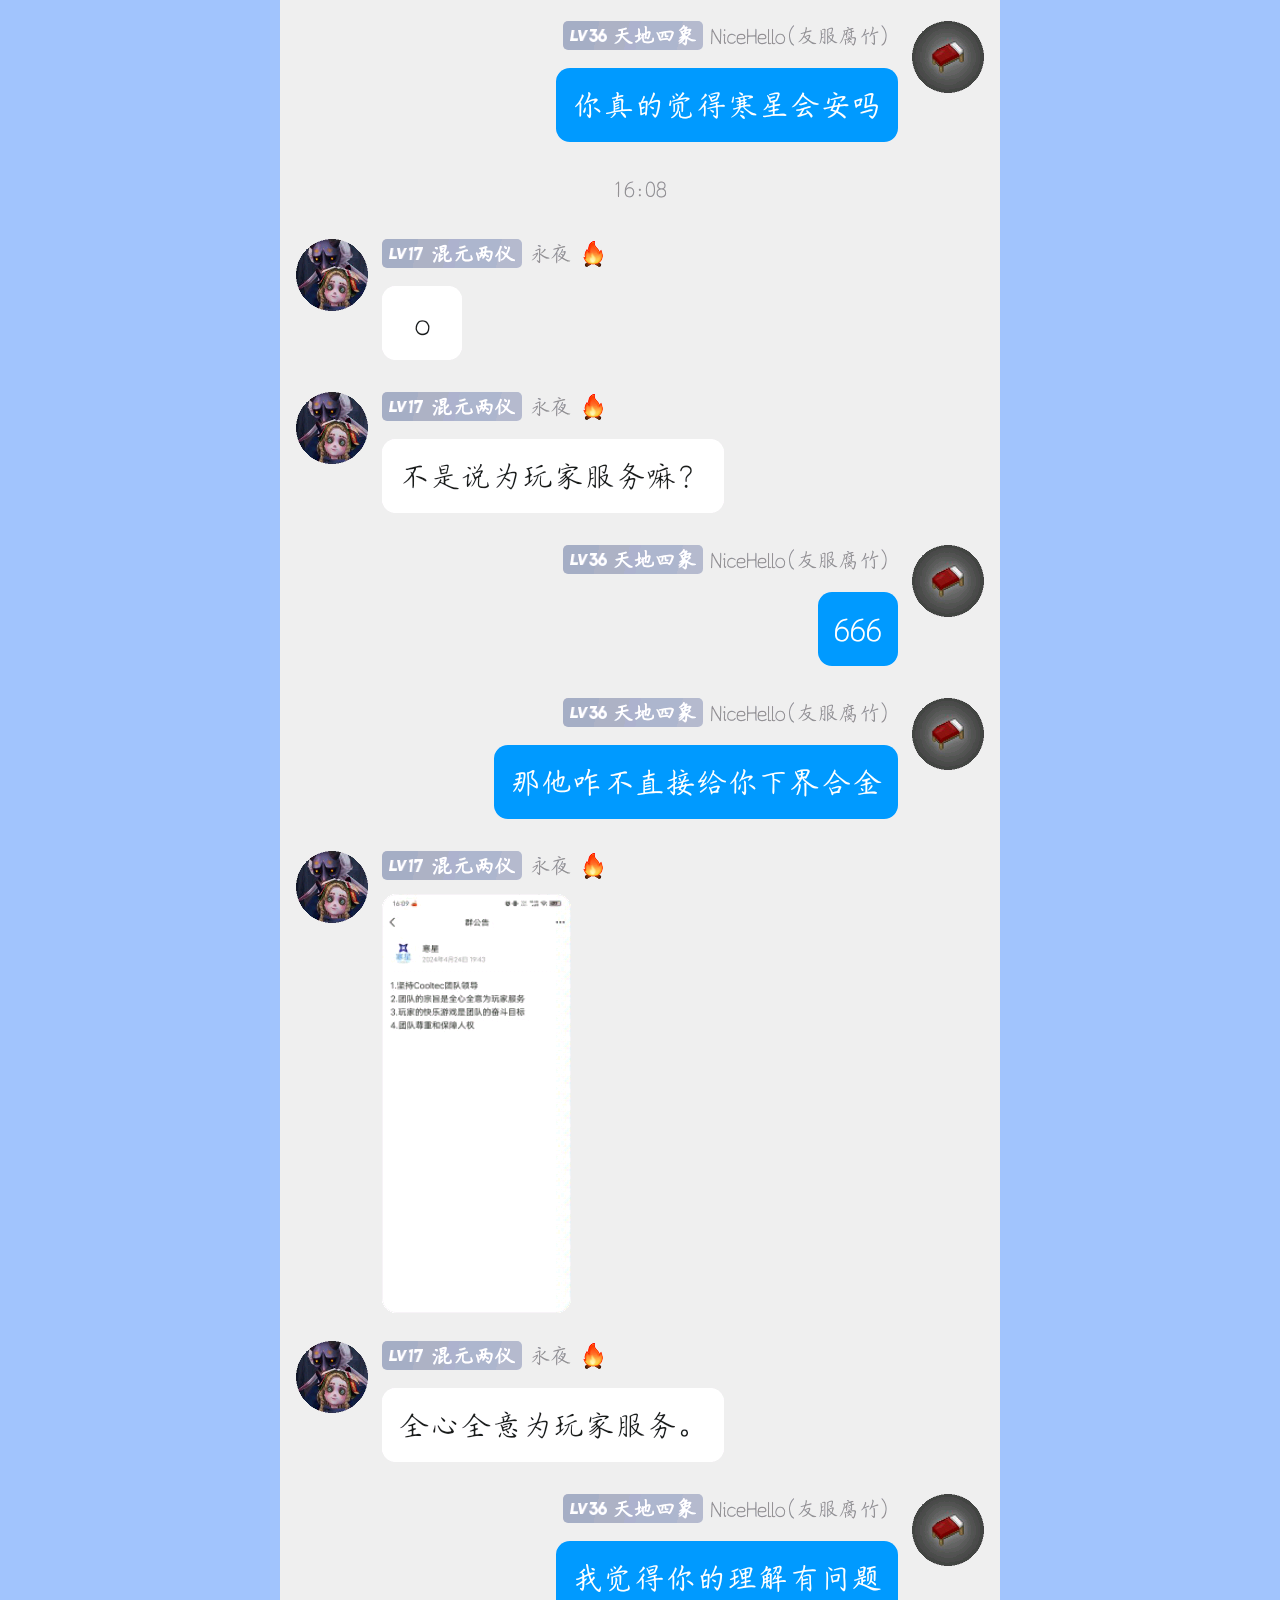
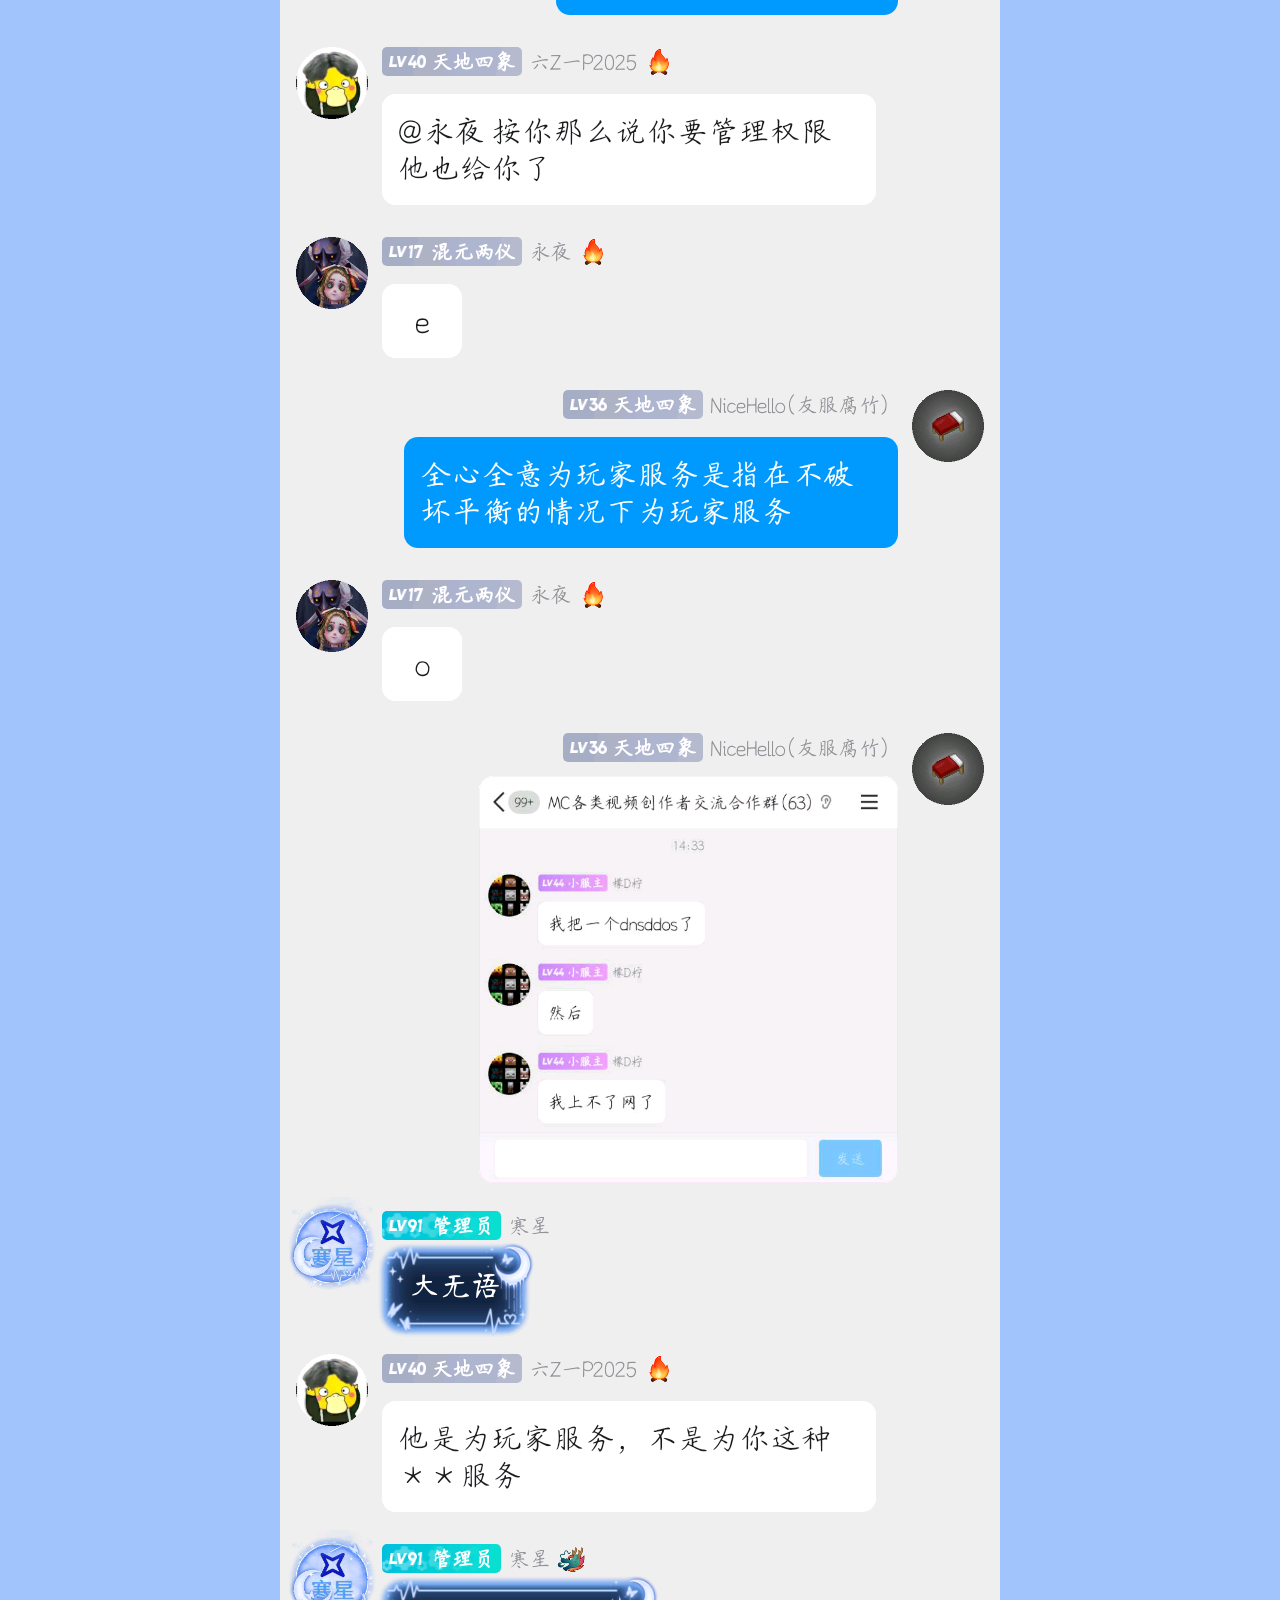
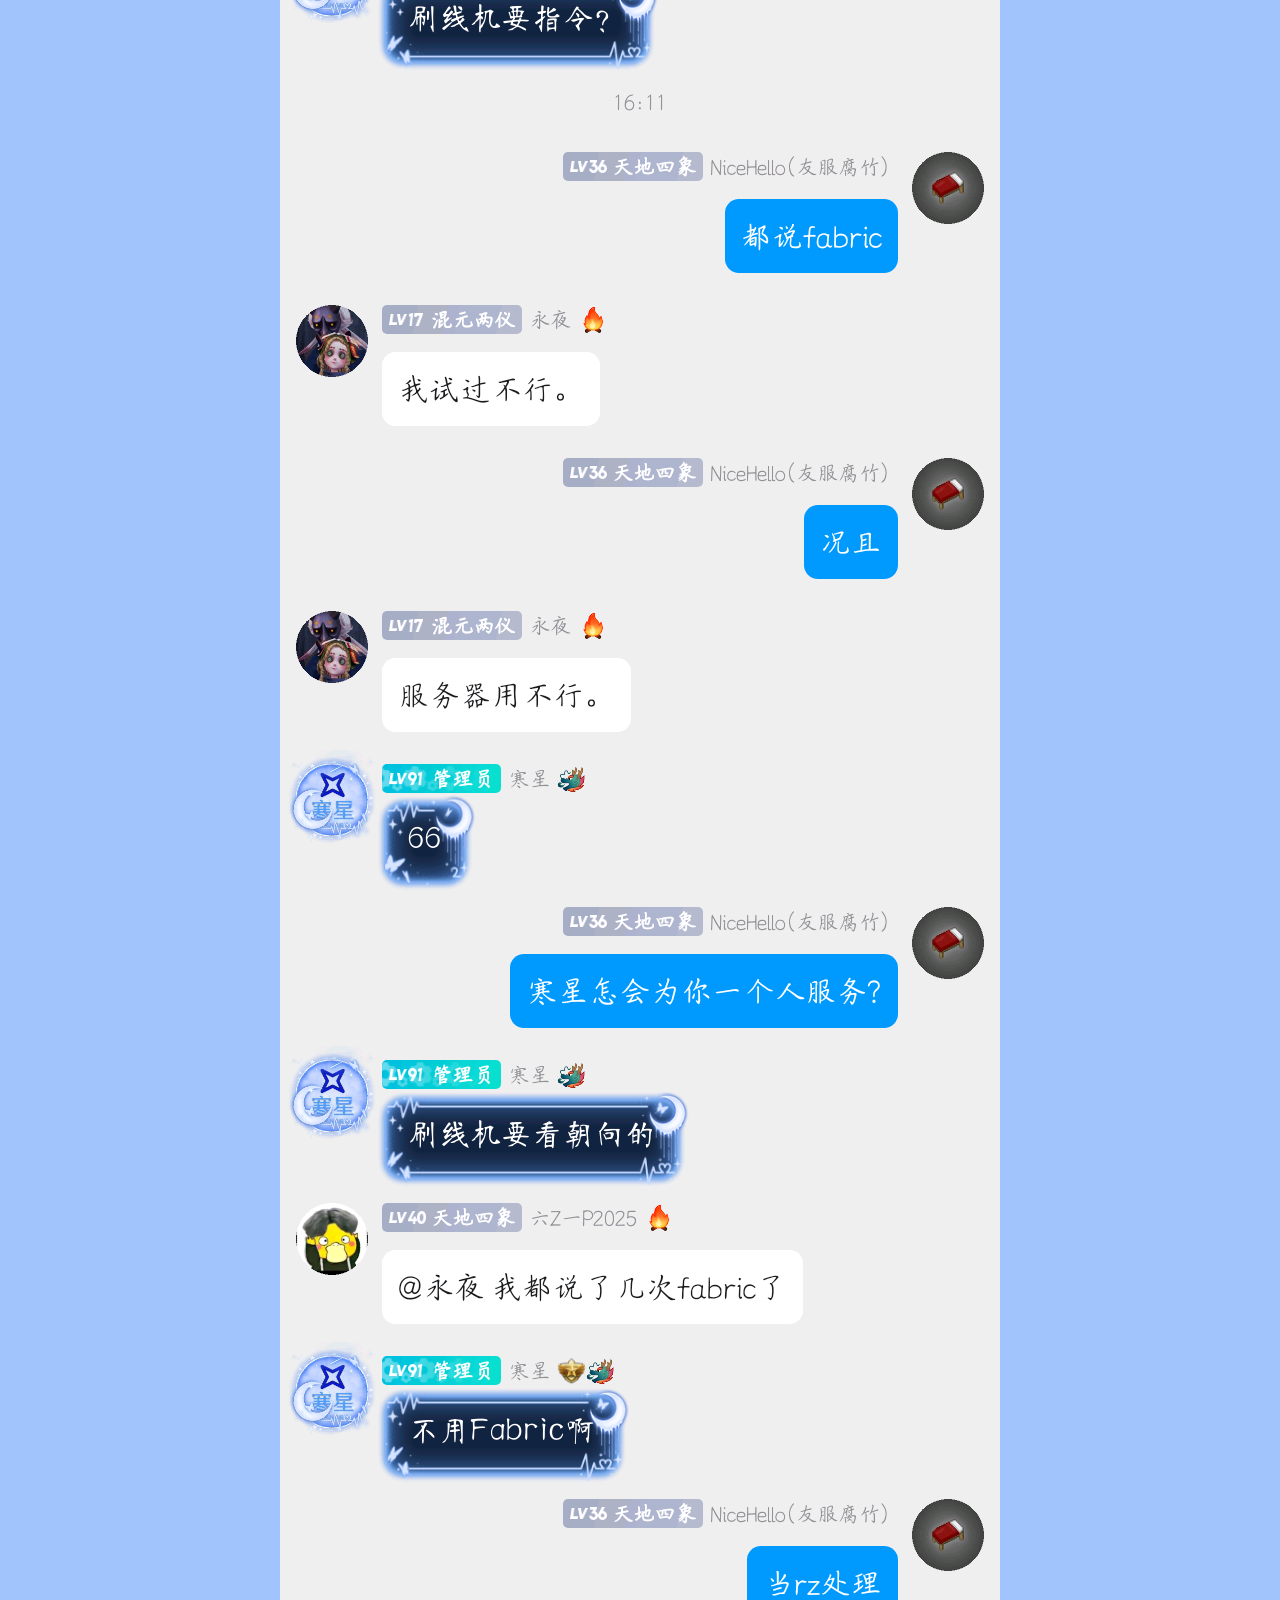
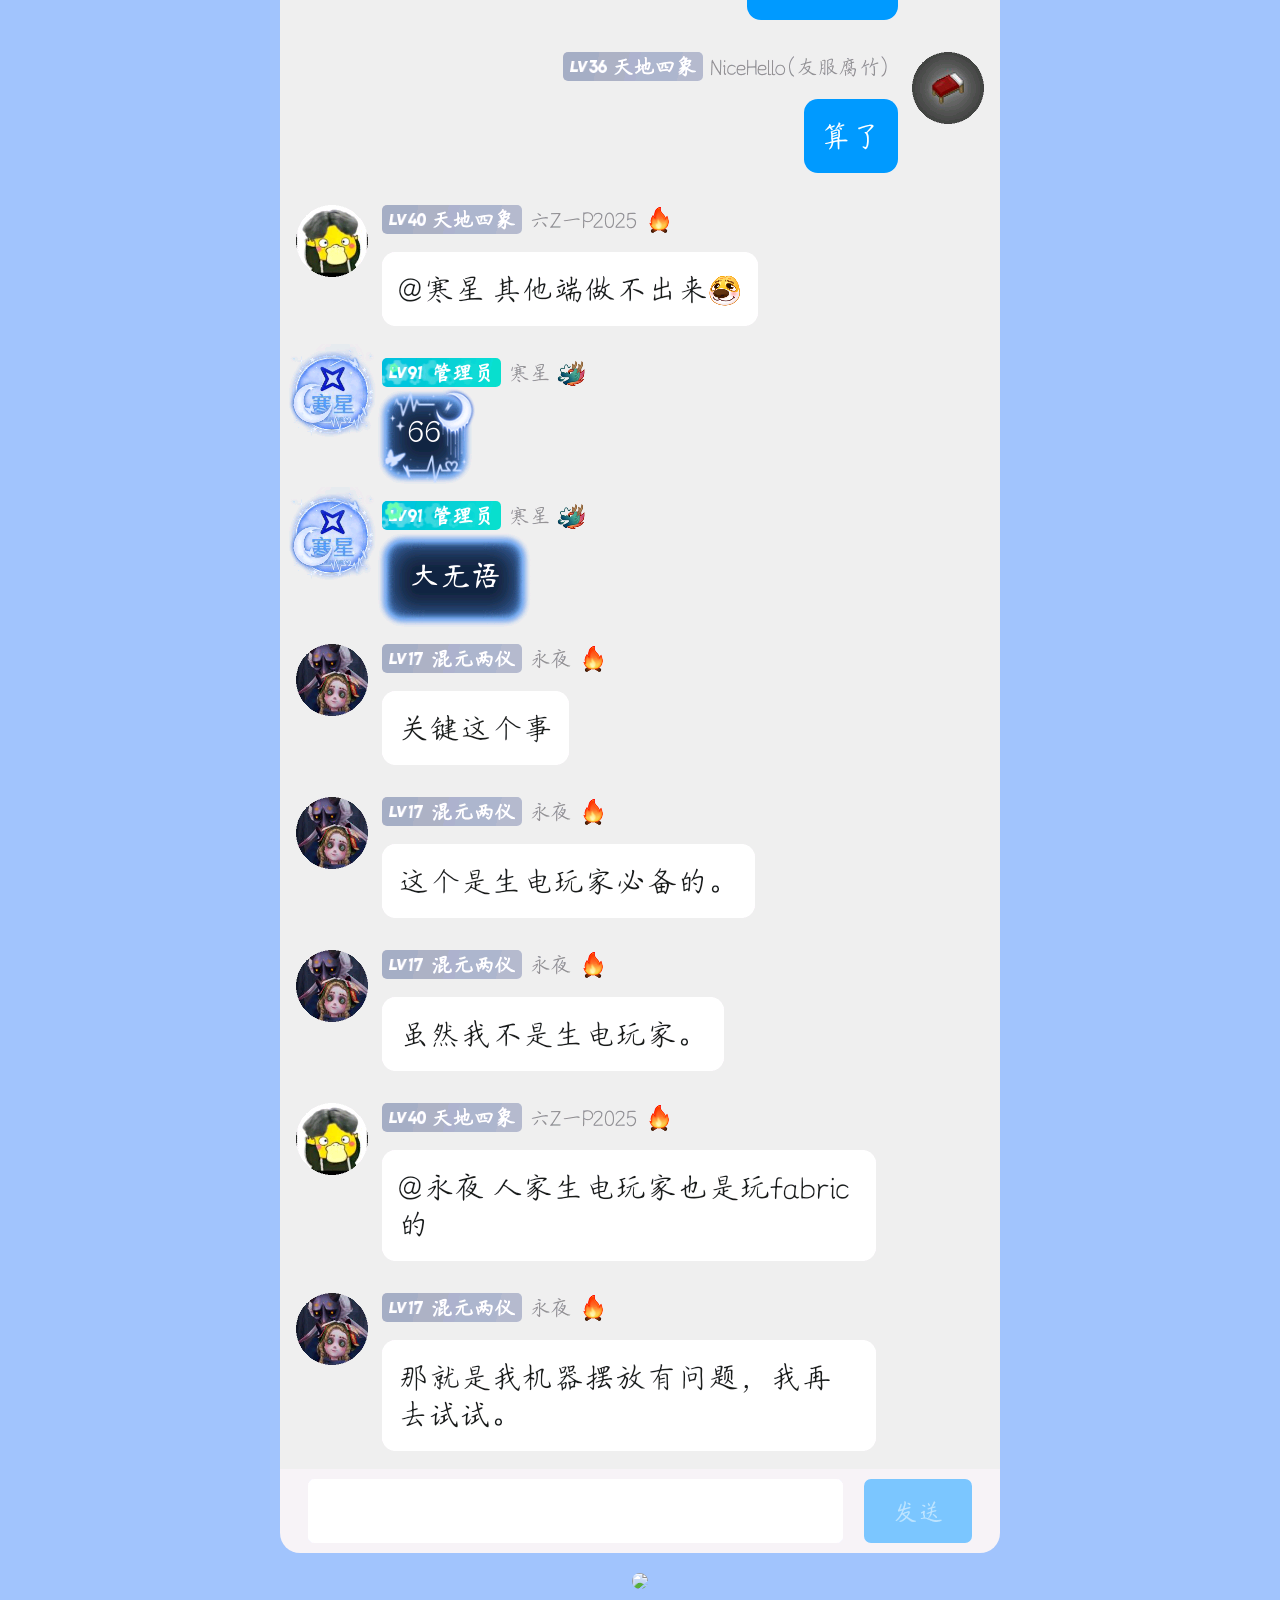
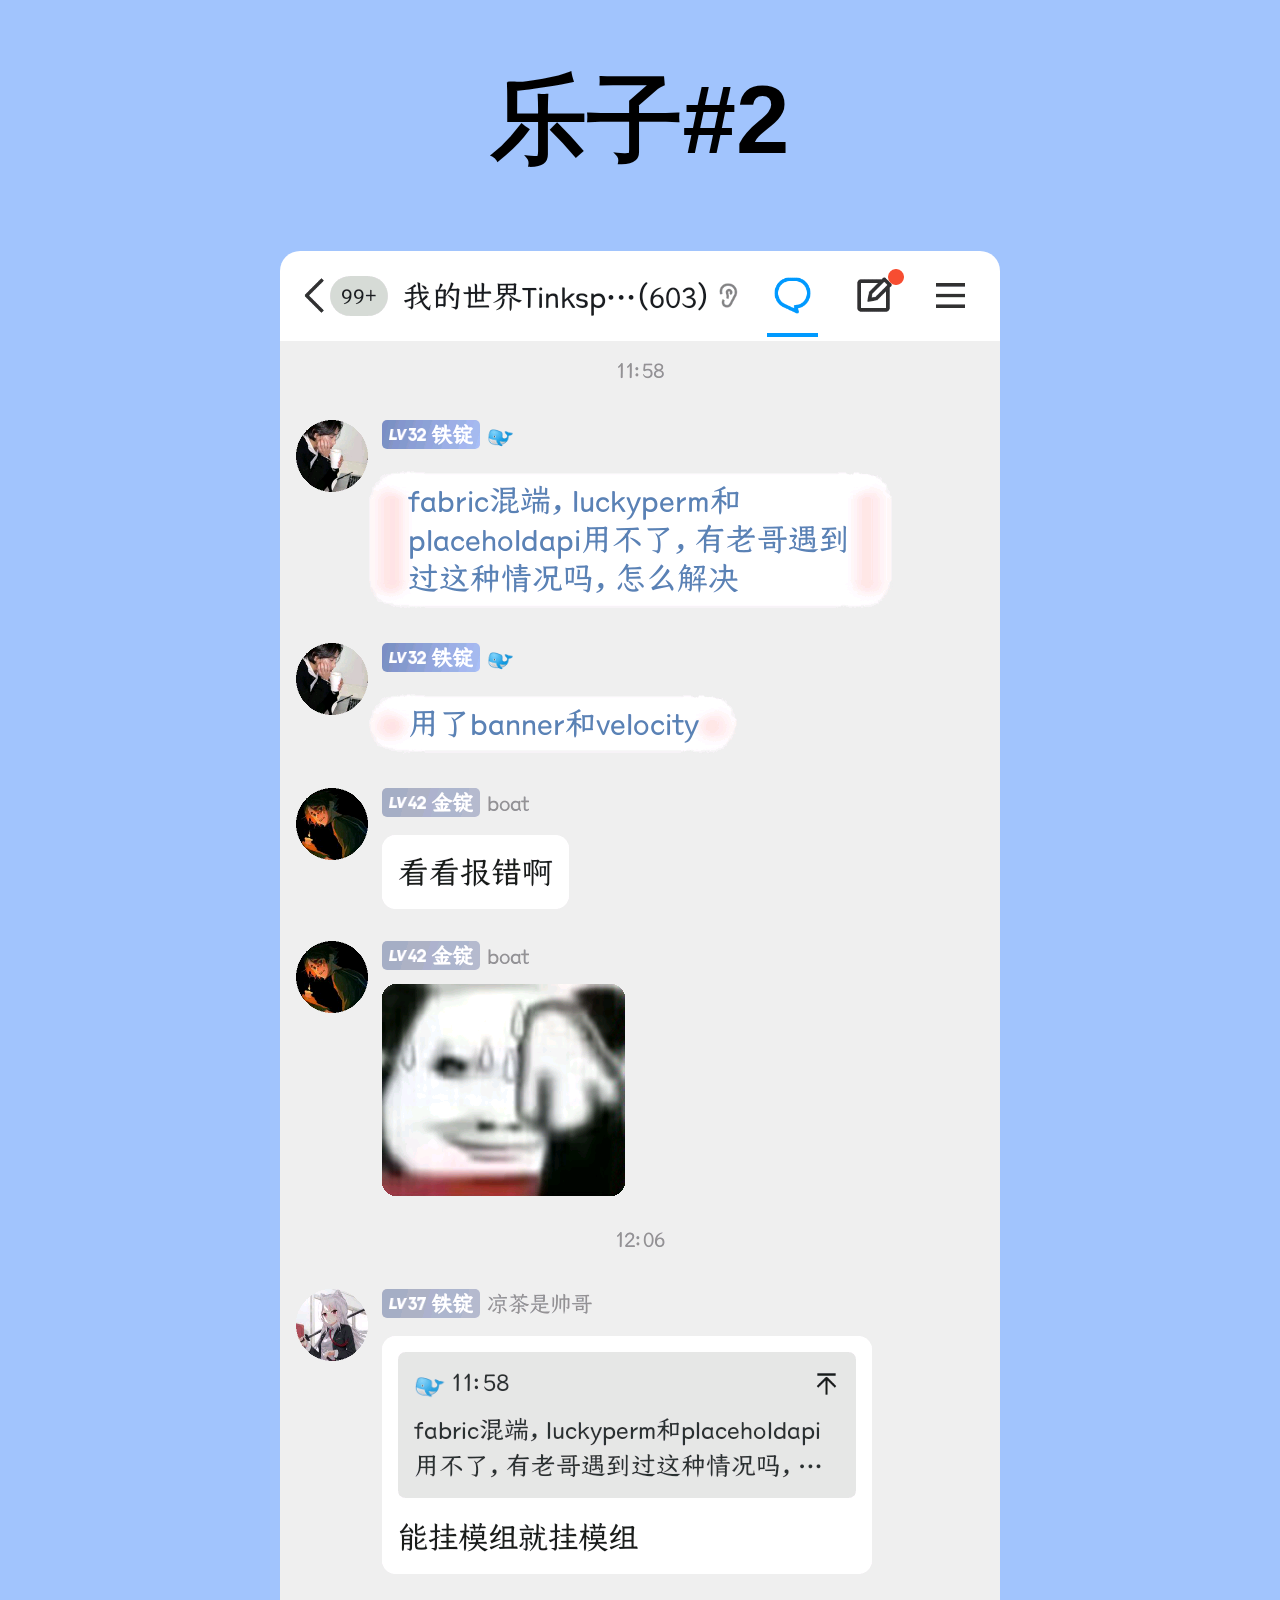
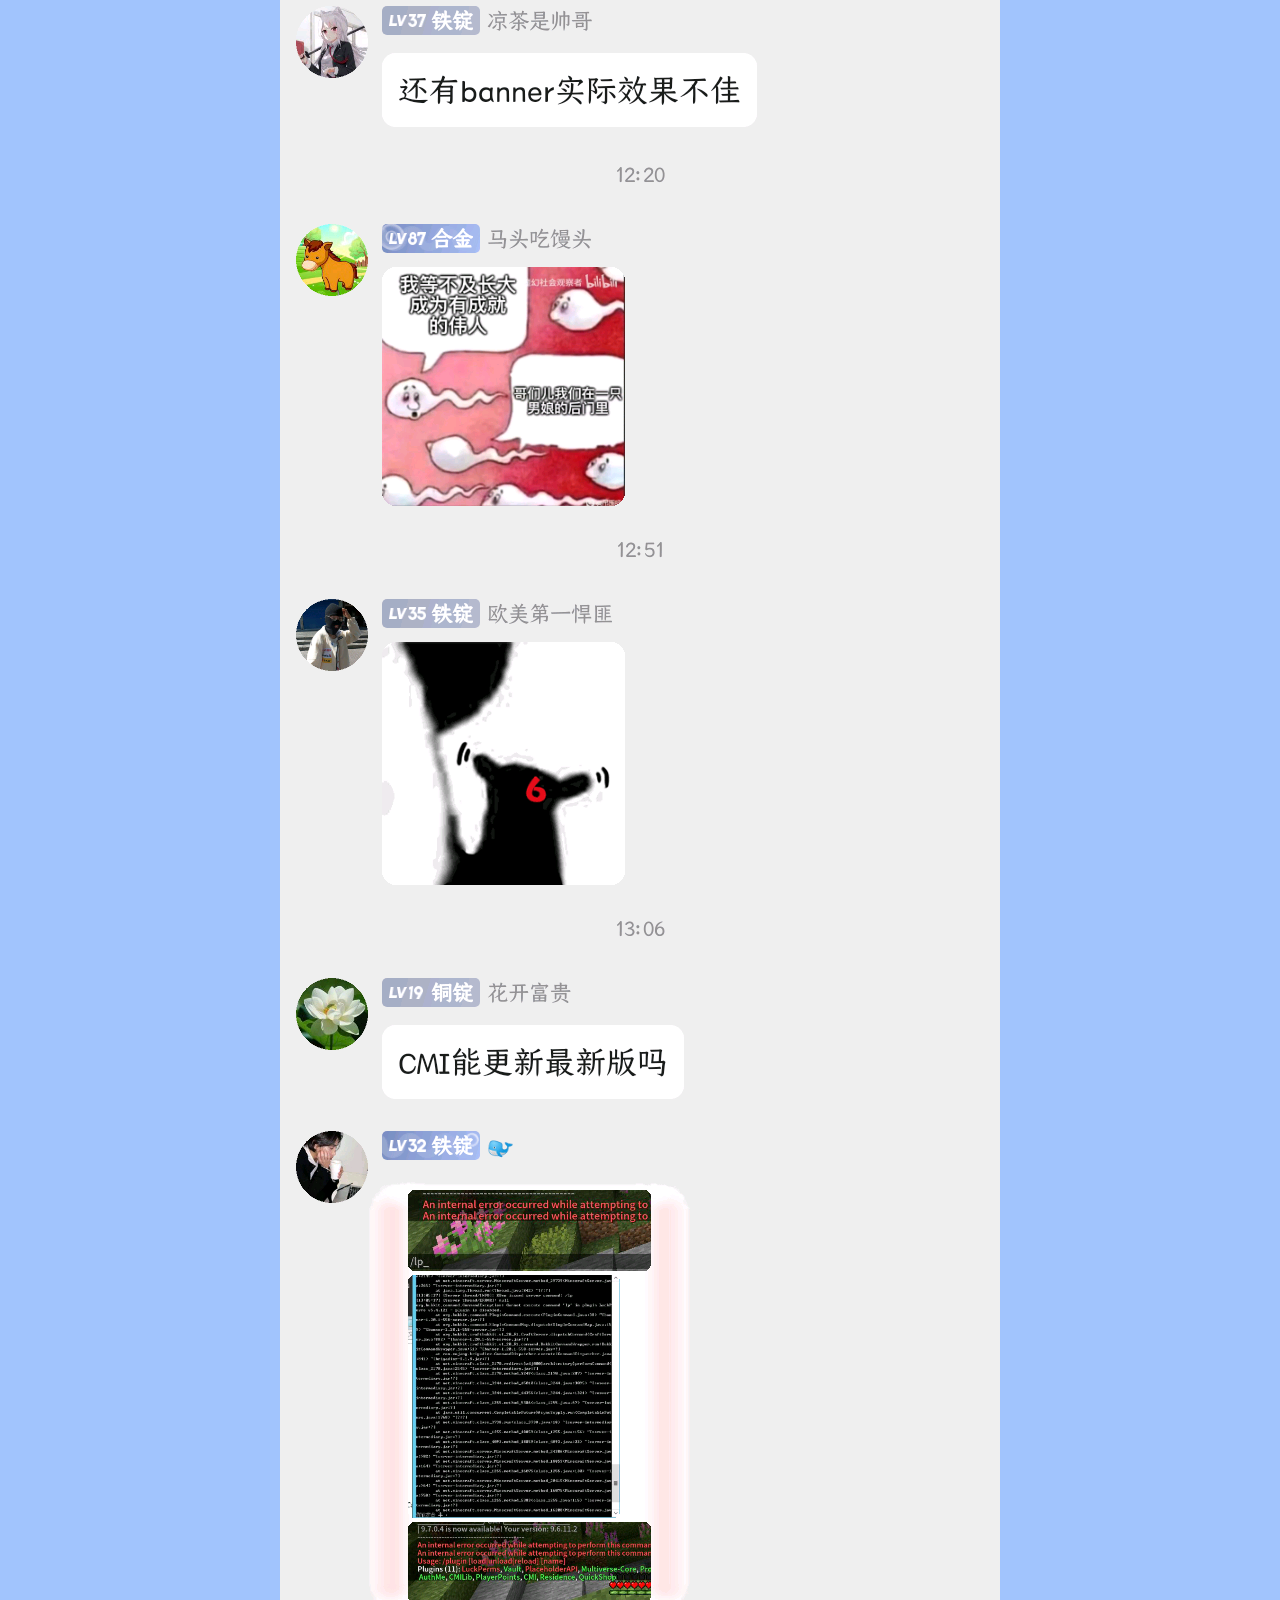
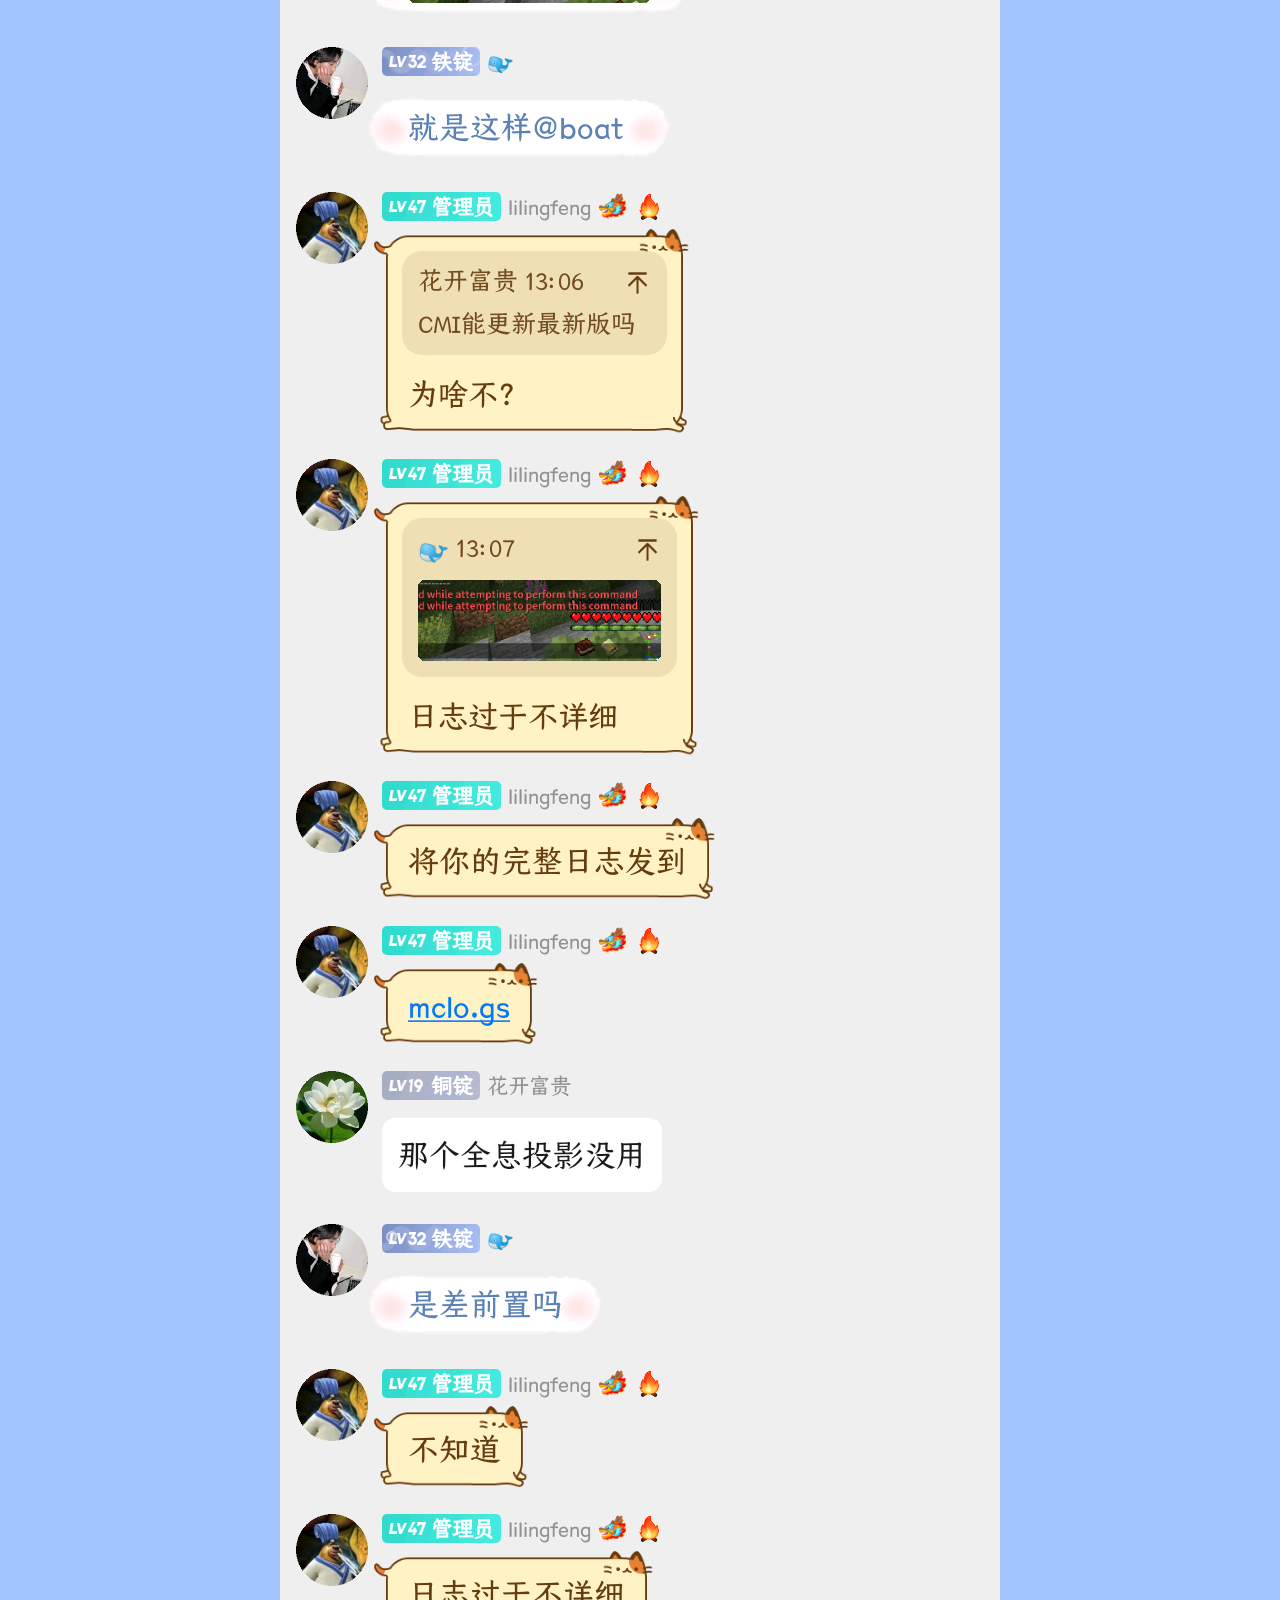
==== commit 68fcc374: "Update lezi.html" ====
--- a/lezi.html
+++ b/lezi.html
@@ -27,7 +27,7 @@
     font-family: ChillRoundF;
     background-color: white;
     border-radius: 10px;
-    border: 2px, #ffffff;
+    border: 5px, #000000;
   }    
 </style>
 </head>
@@ -35,7 +35,9 @@
 <a href="https://www.nicehello.top/lezi/1">
    <button class="button">
       永夜传<br />
-      这越说越抽象
+      ____________________
+      小结:<br />
+      越说越抽象
    </button>
 </a>
 <font size="12"><h1 align="center">乐子#1</h1></font>
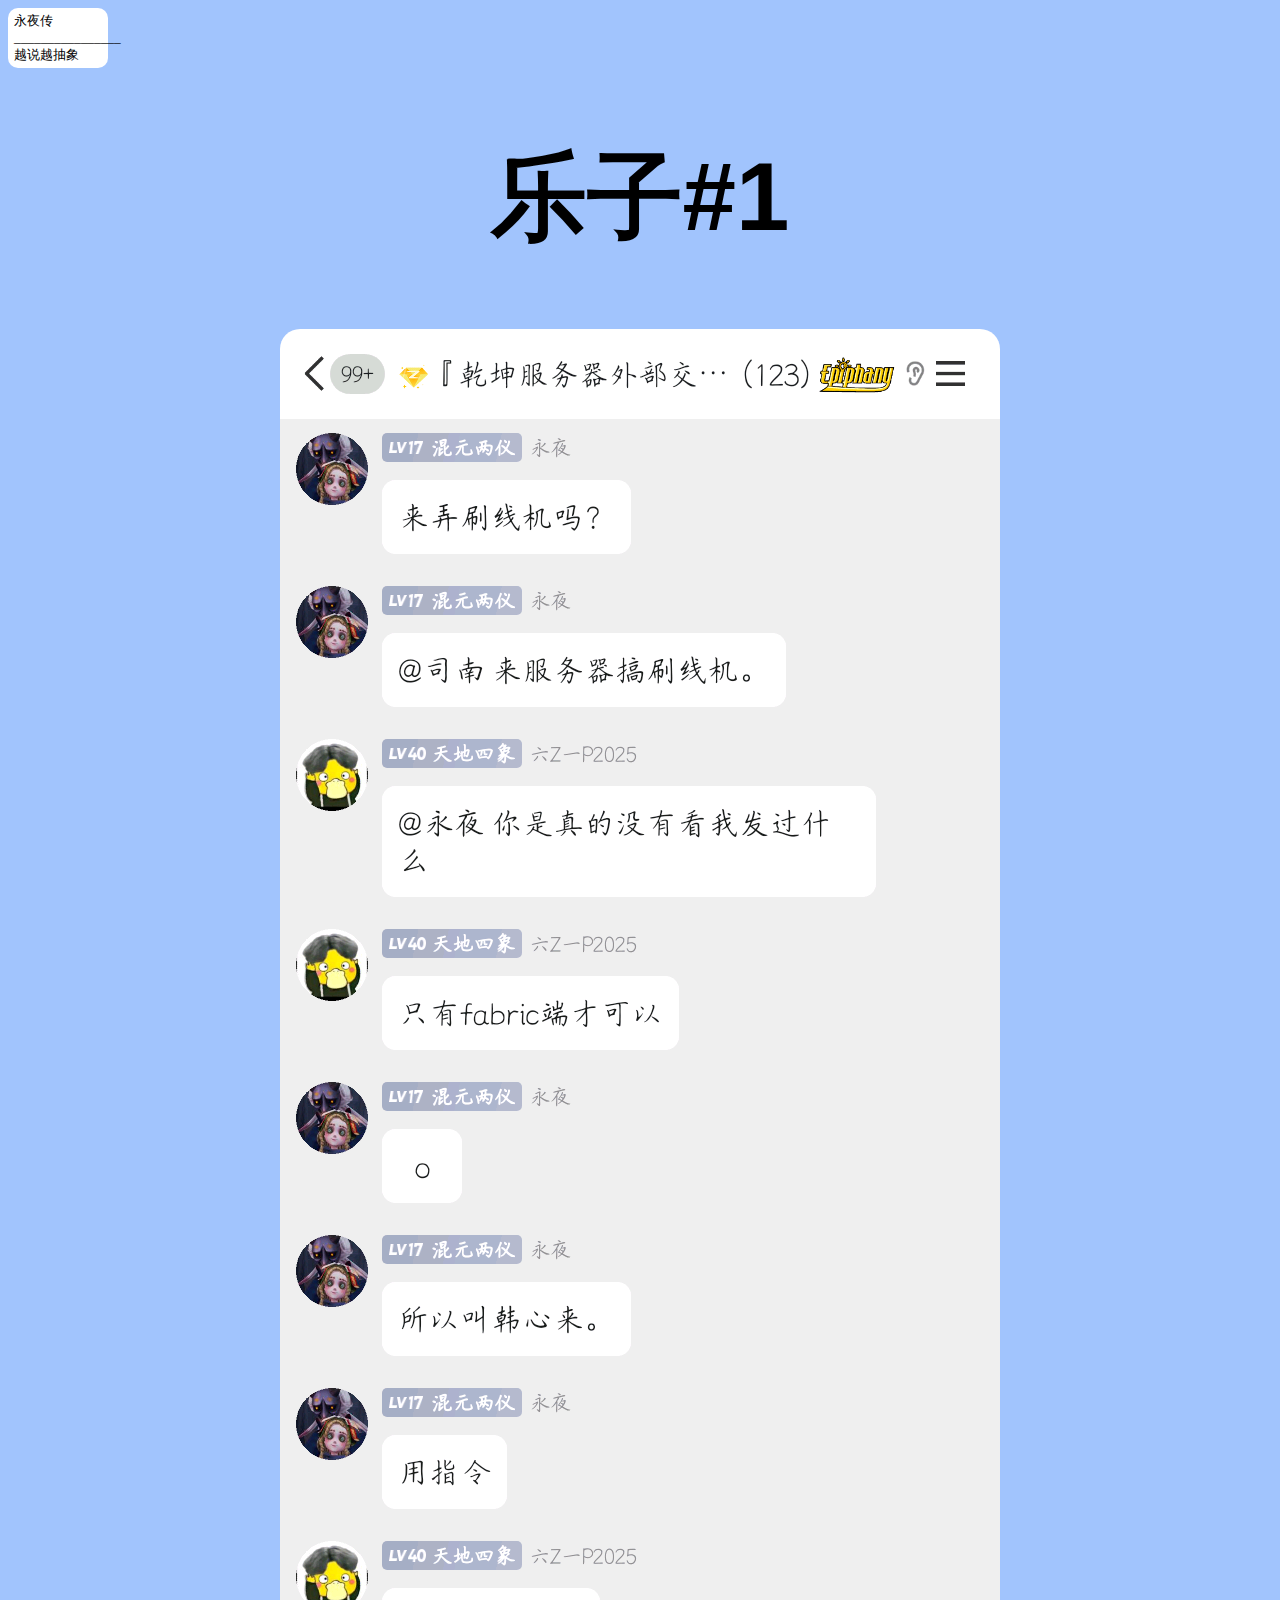
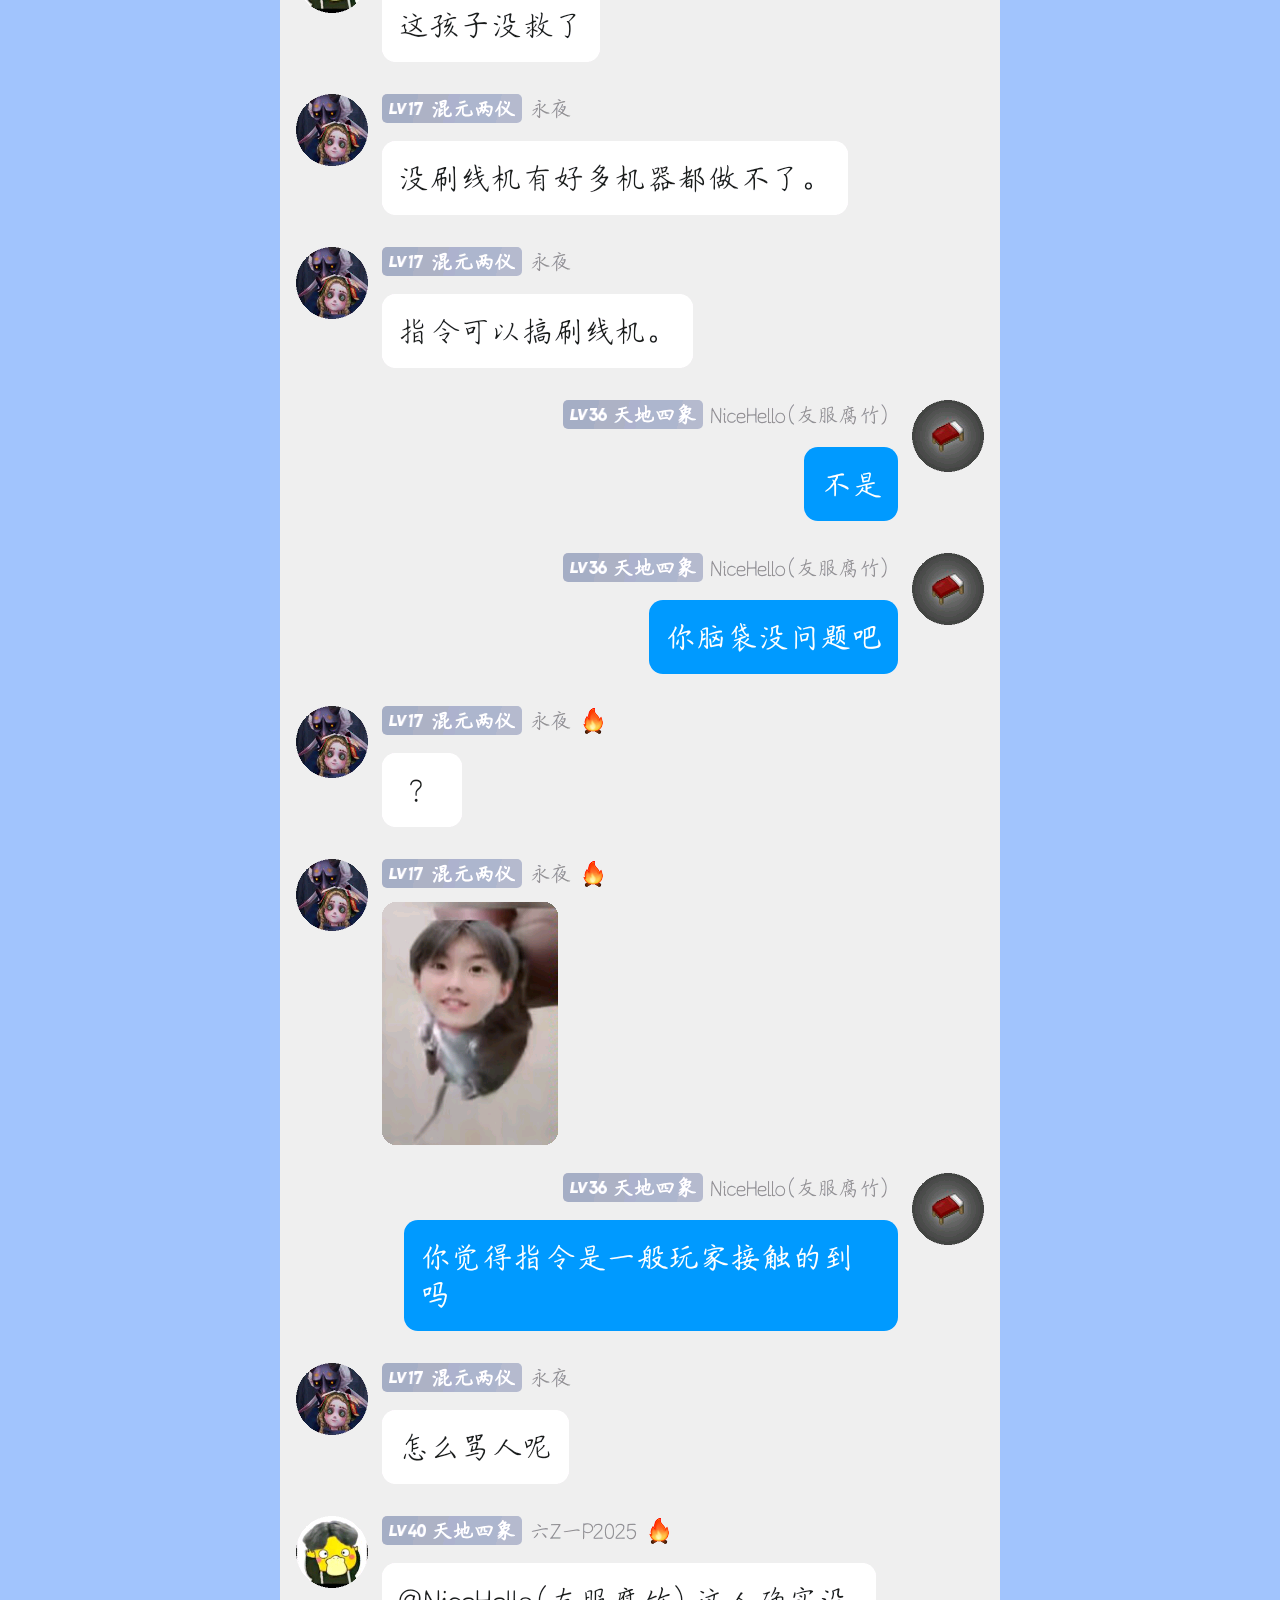
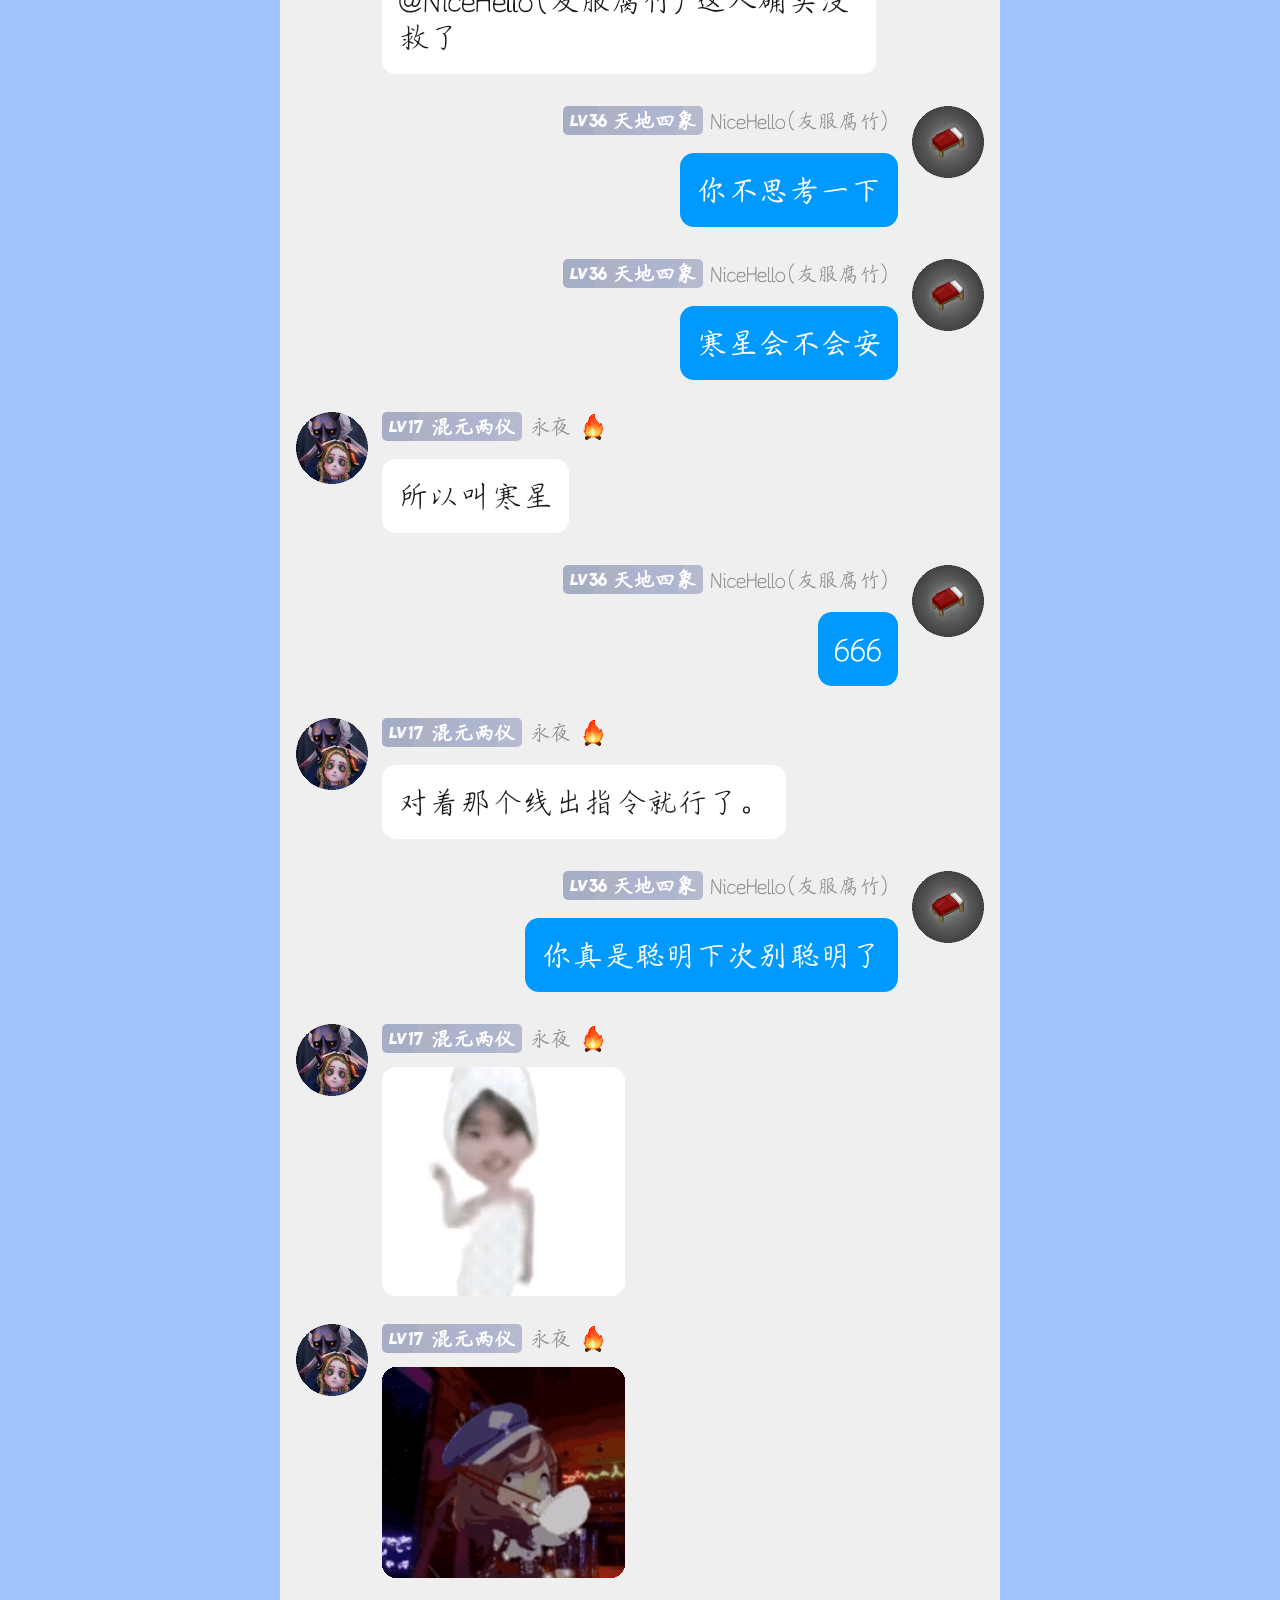
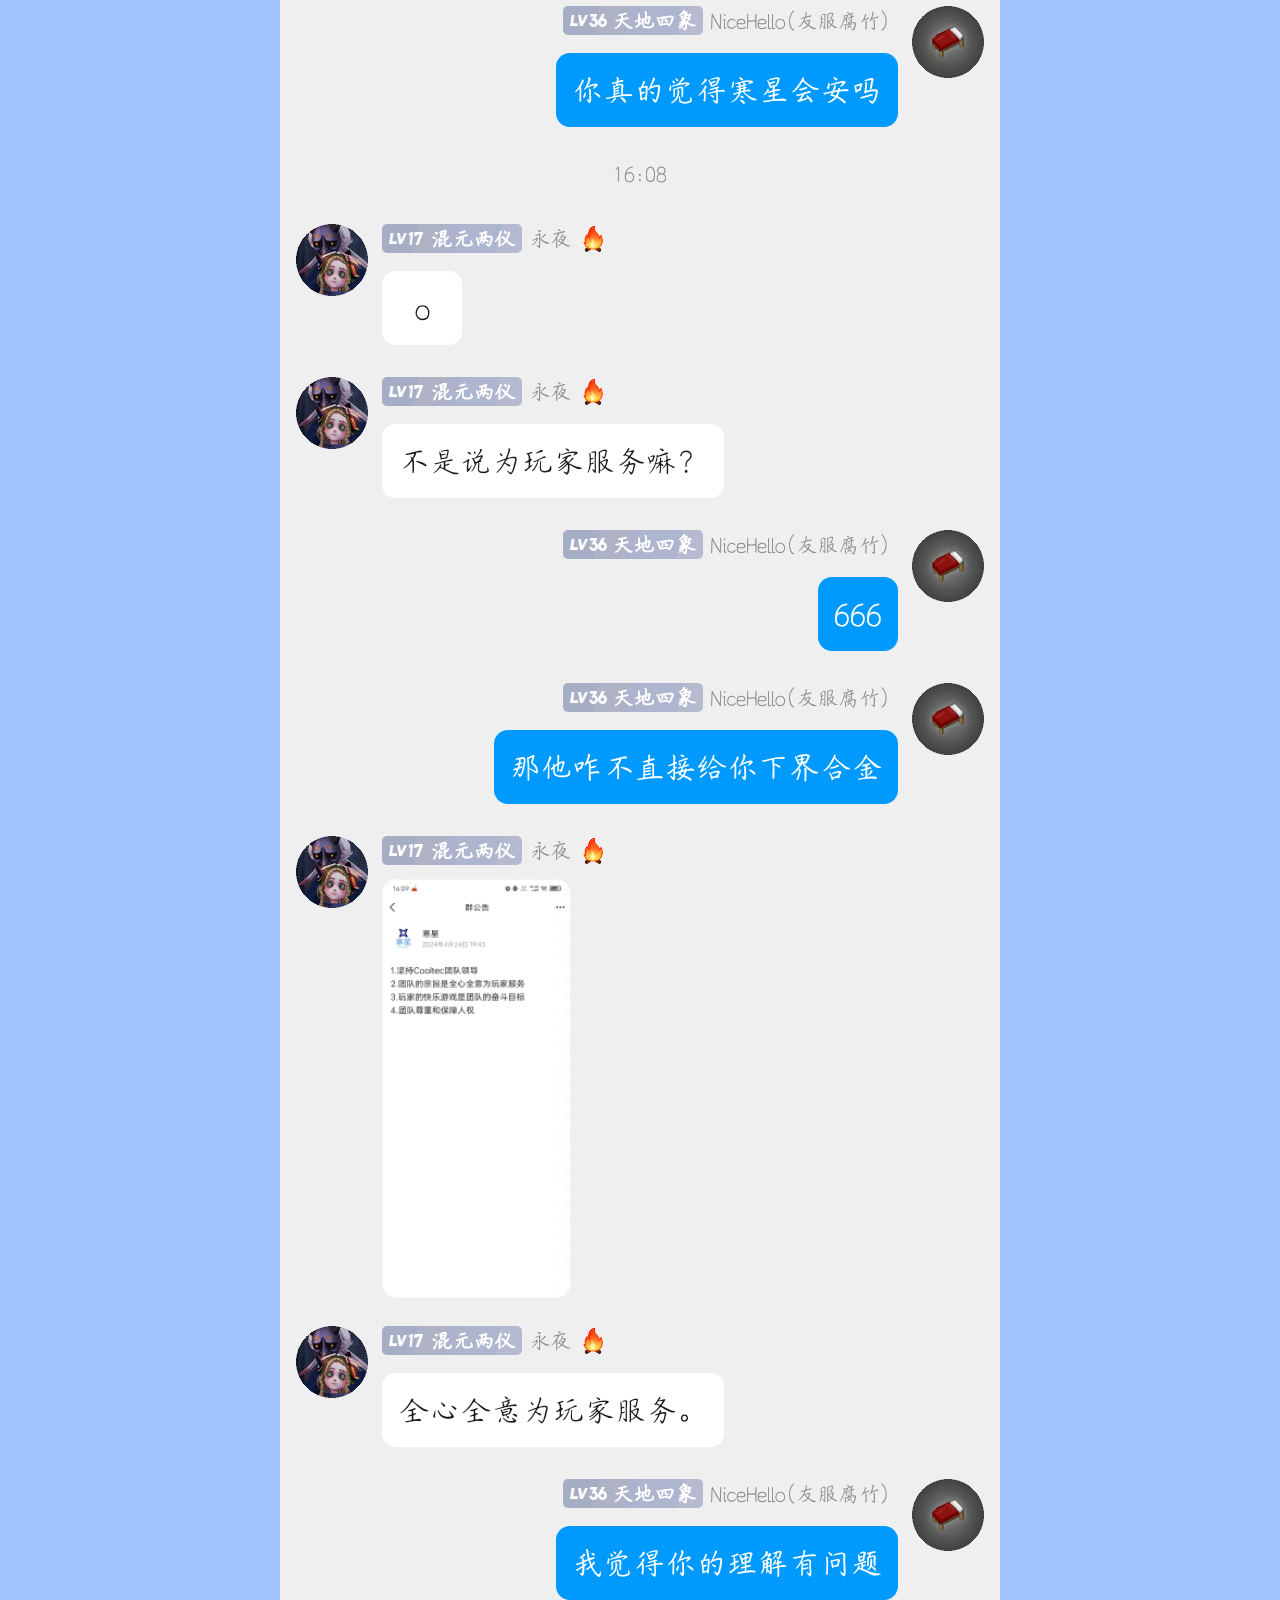
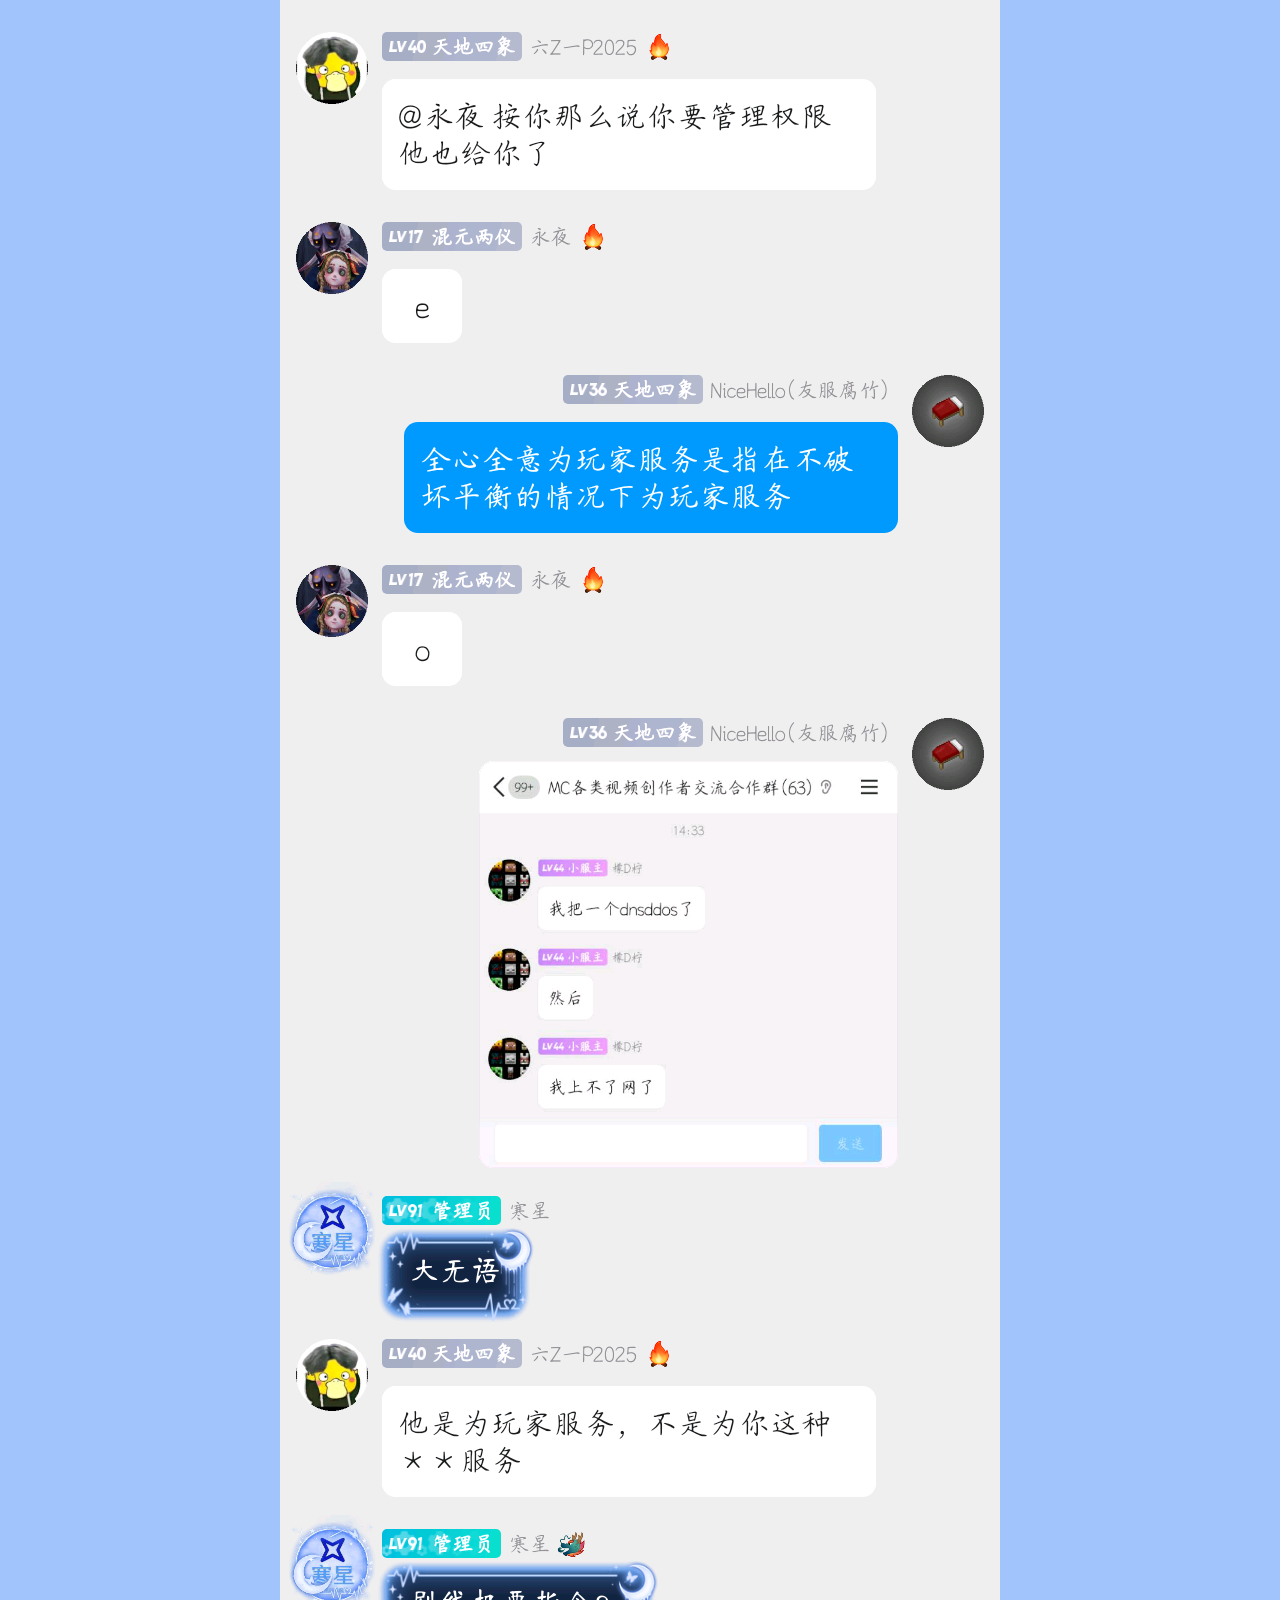
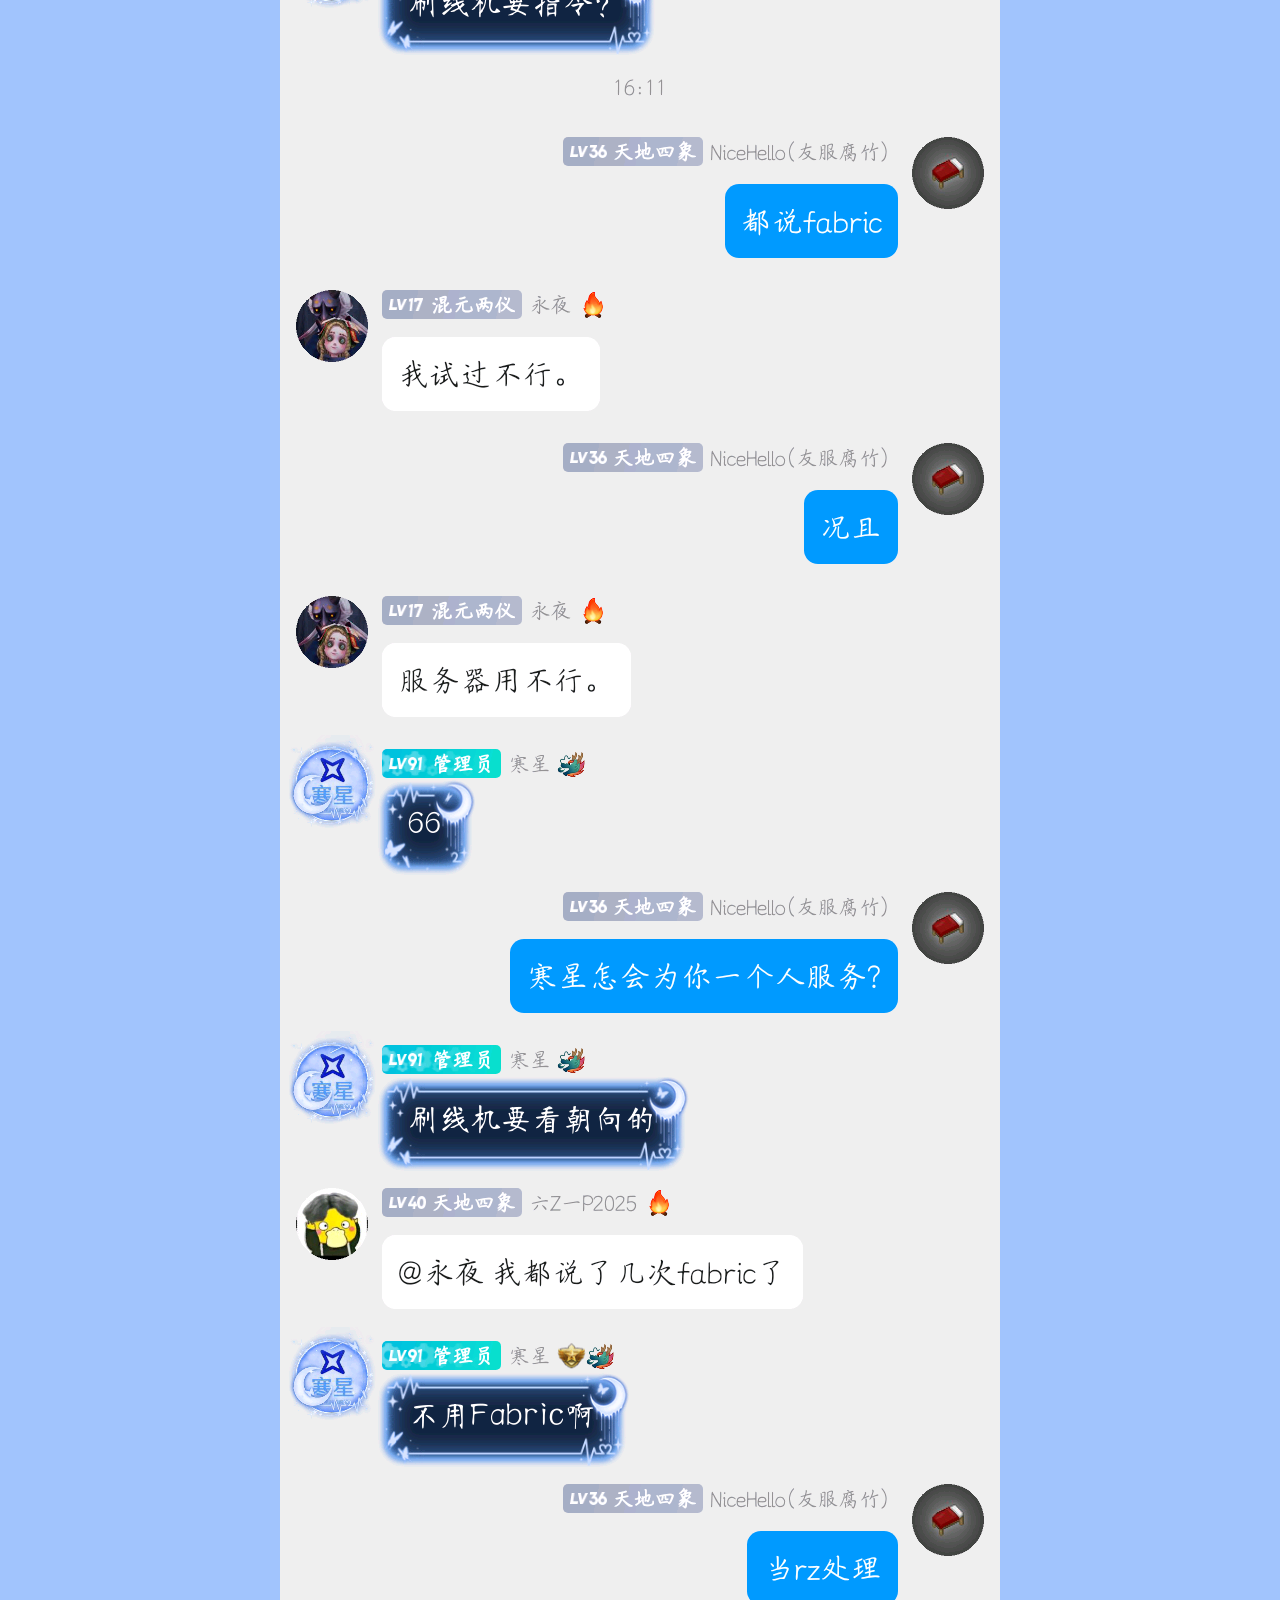
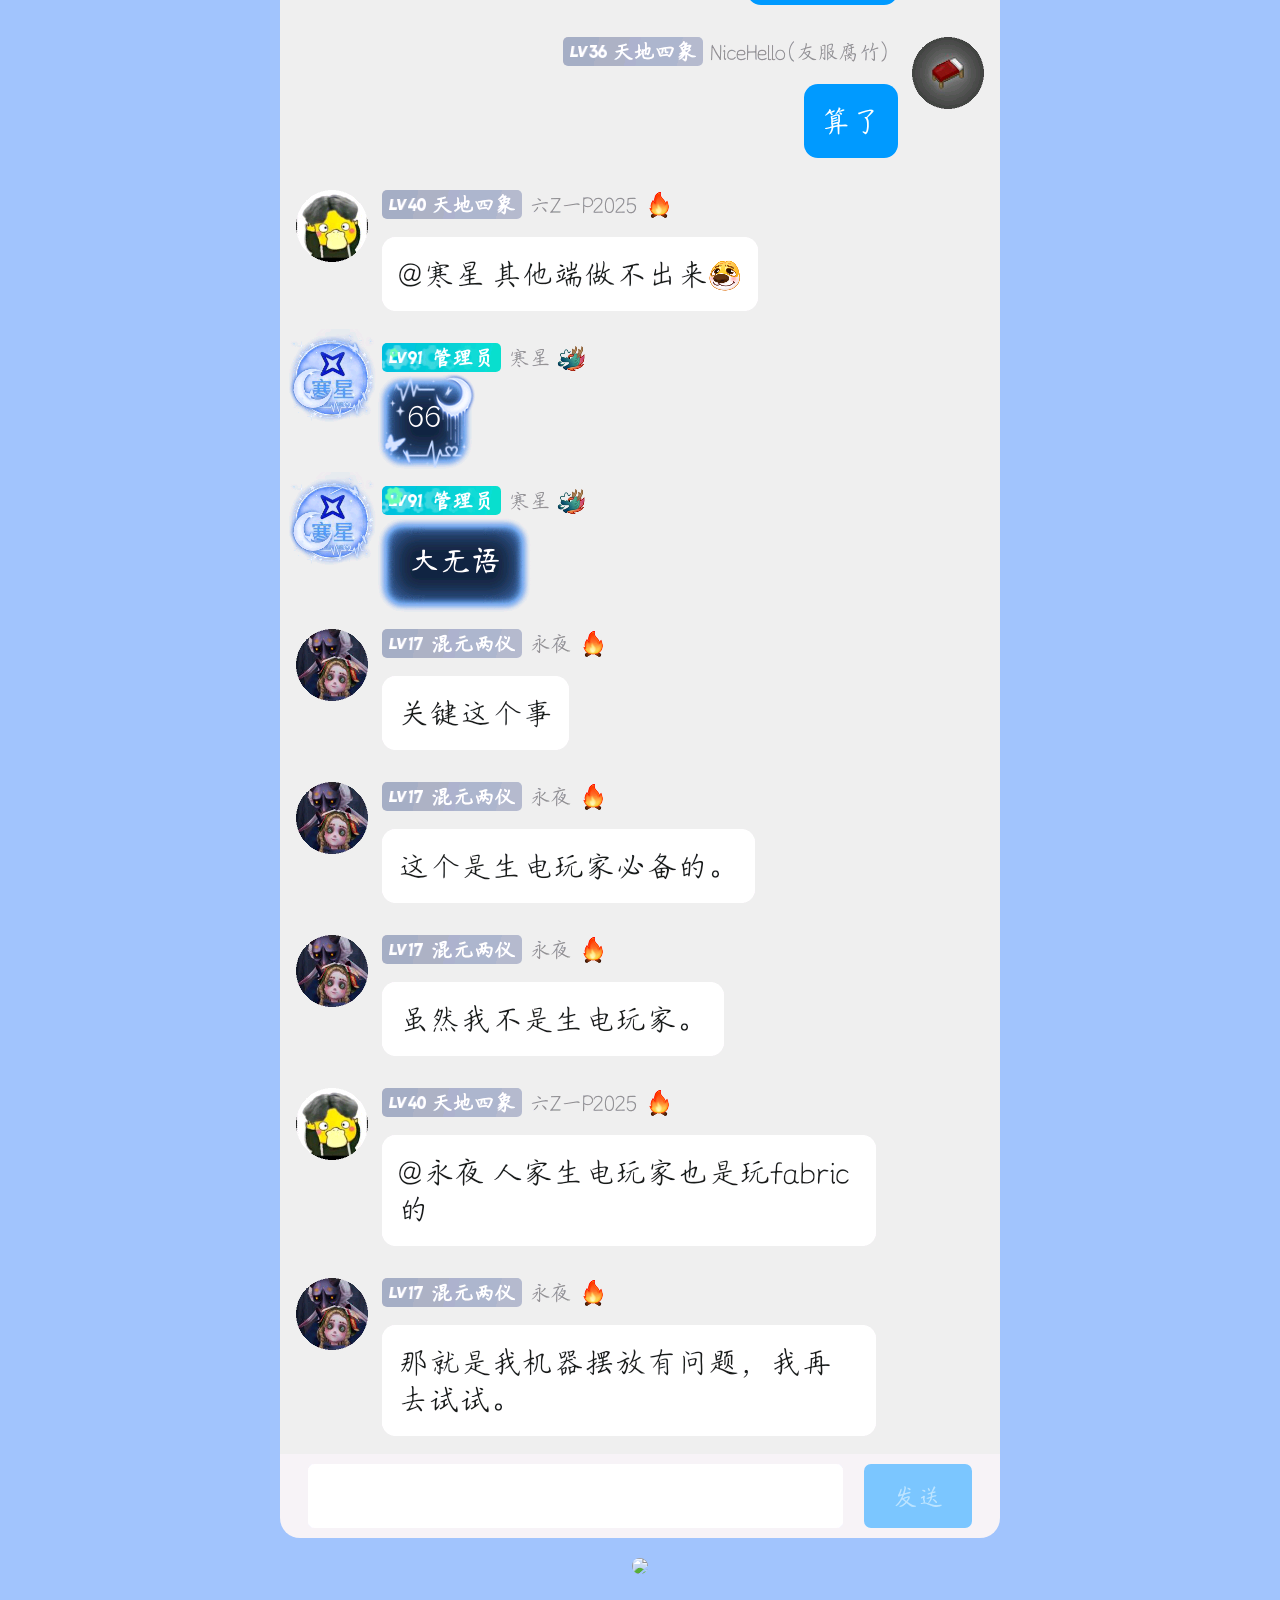
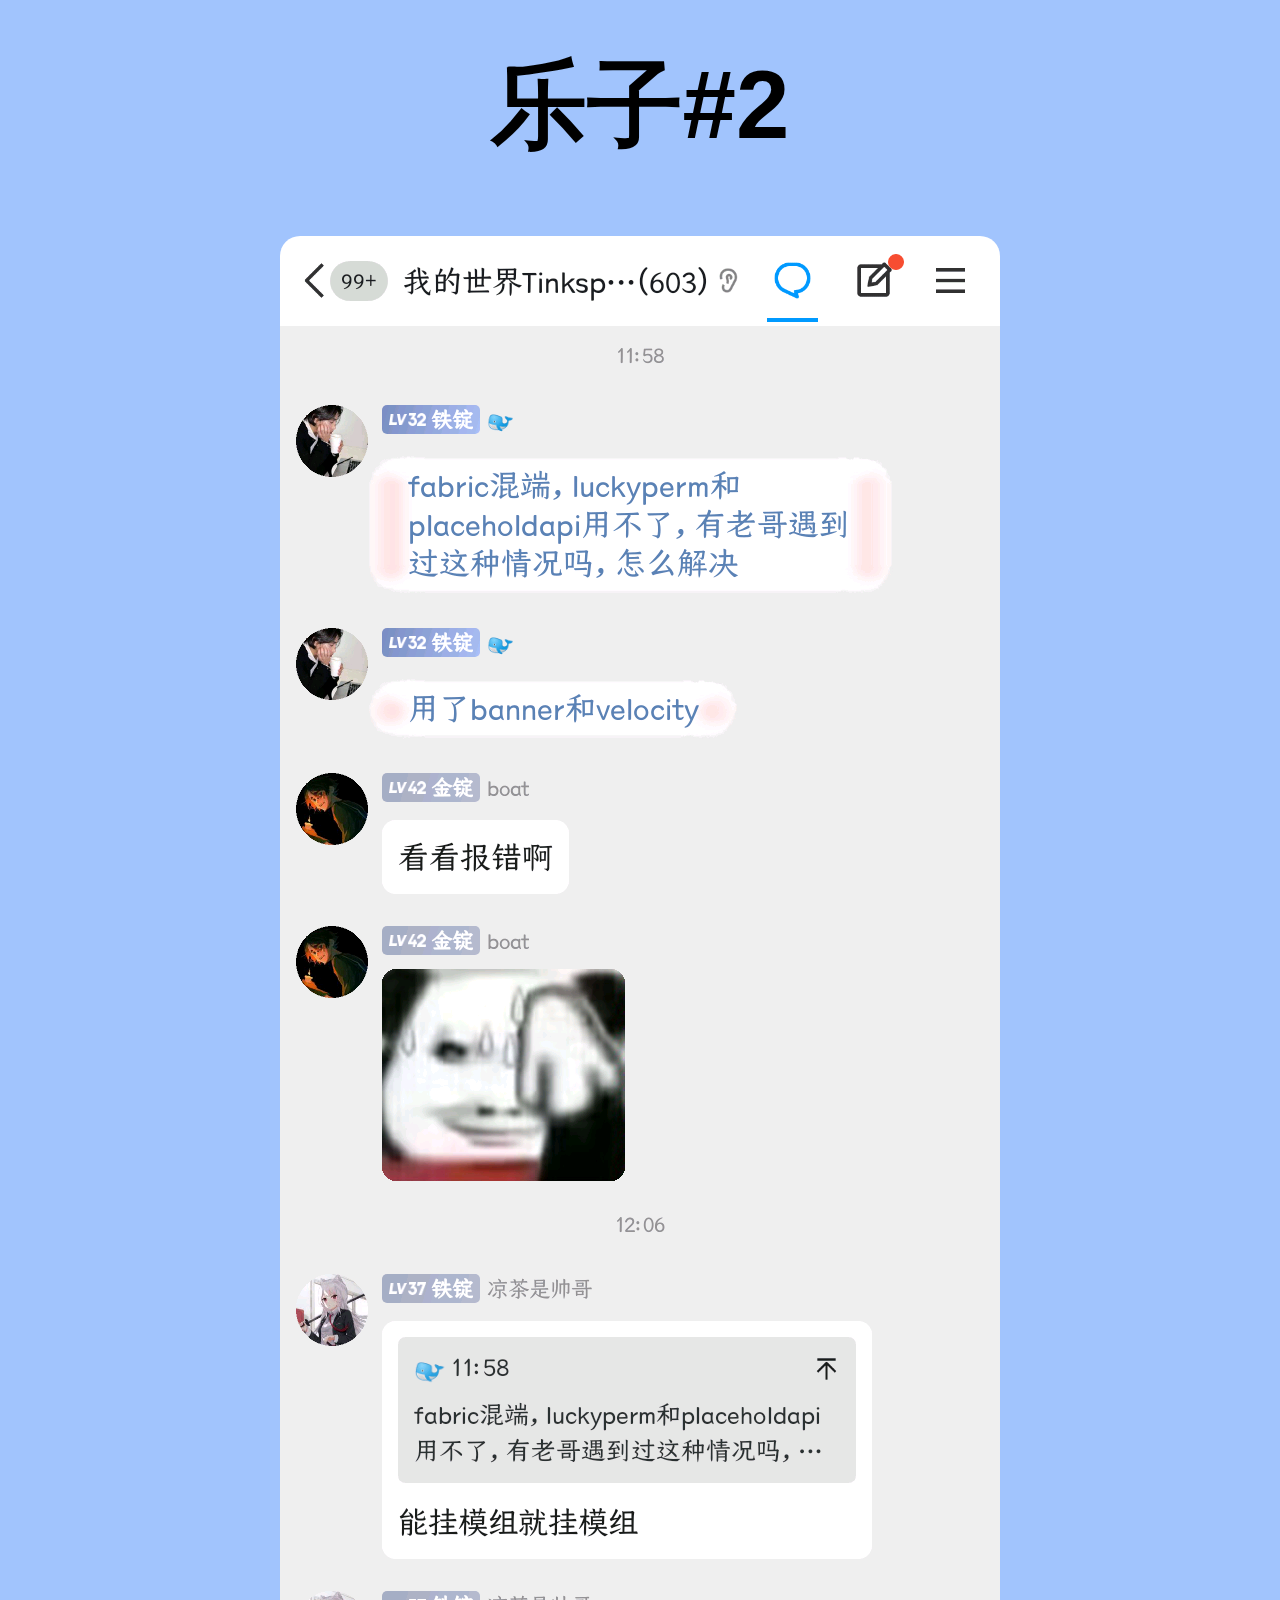
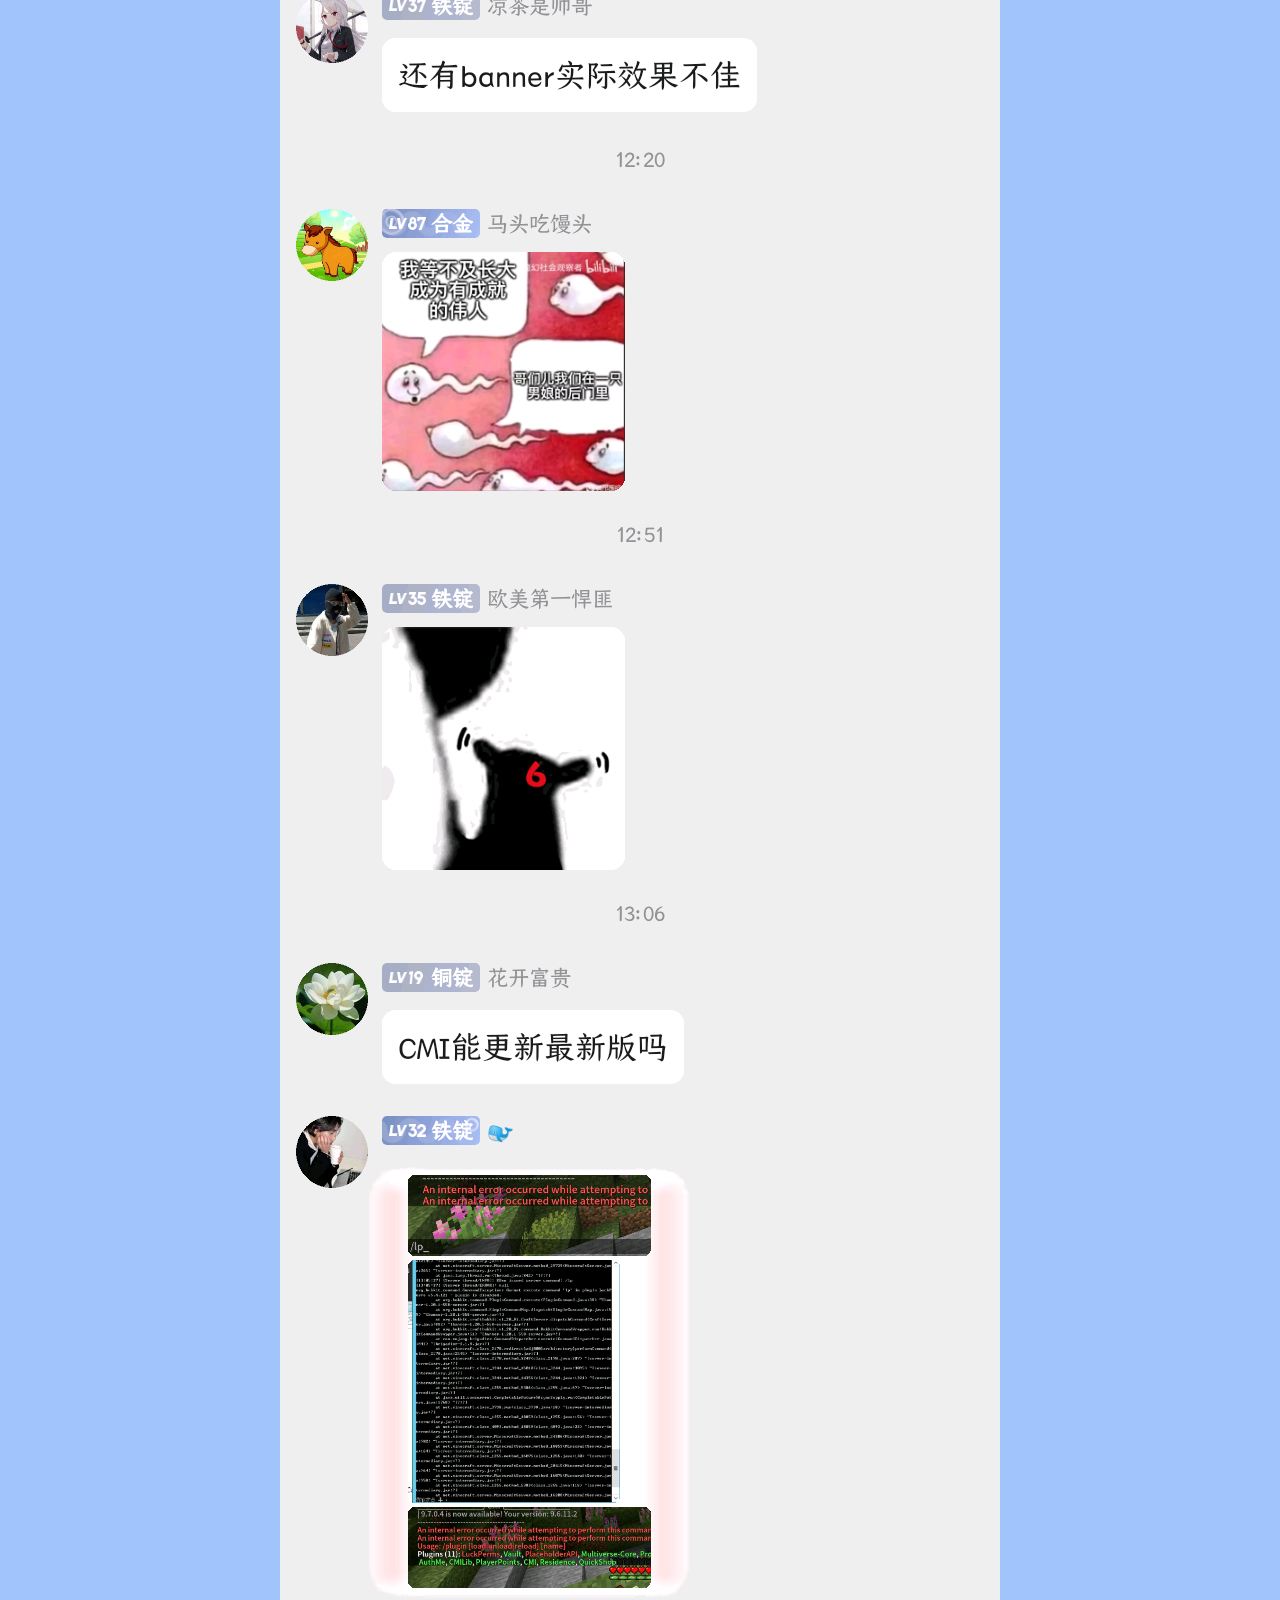
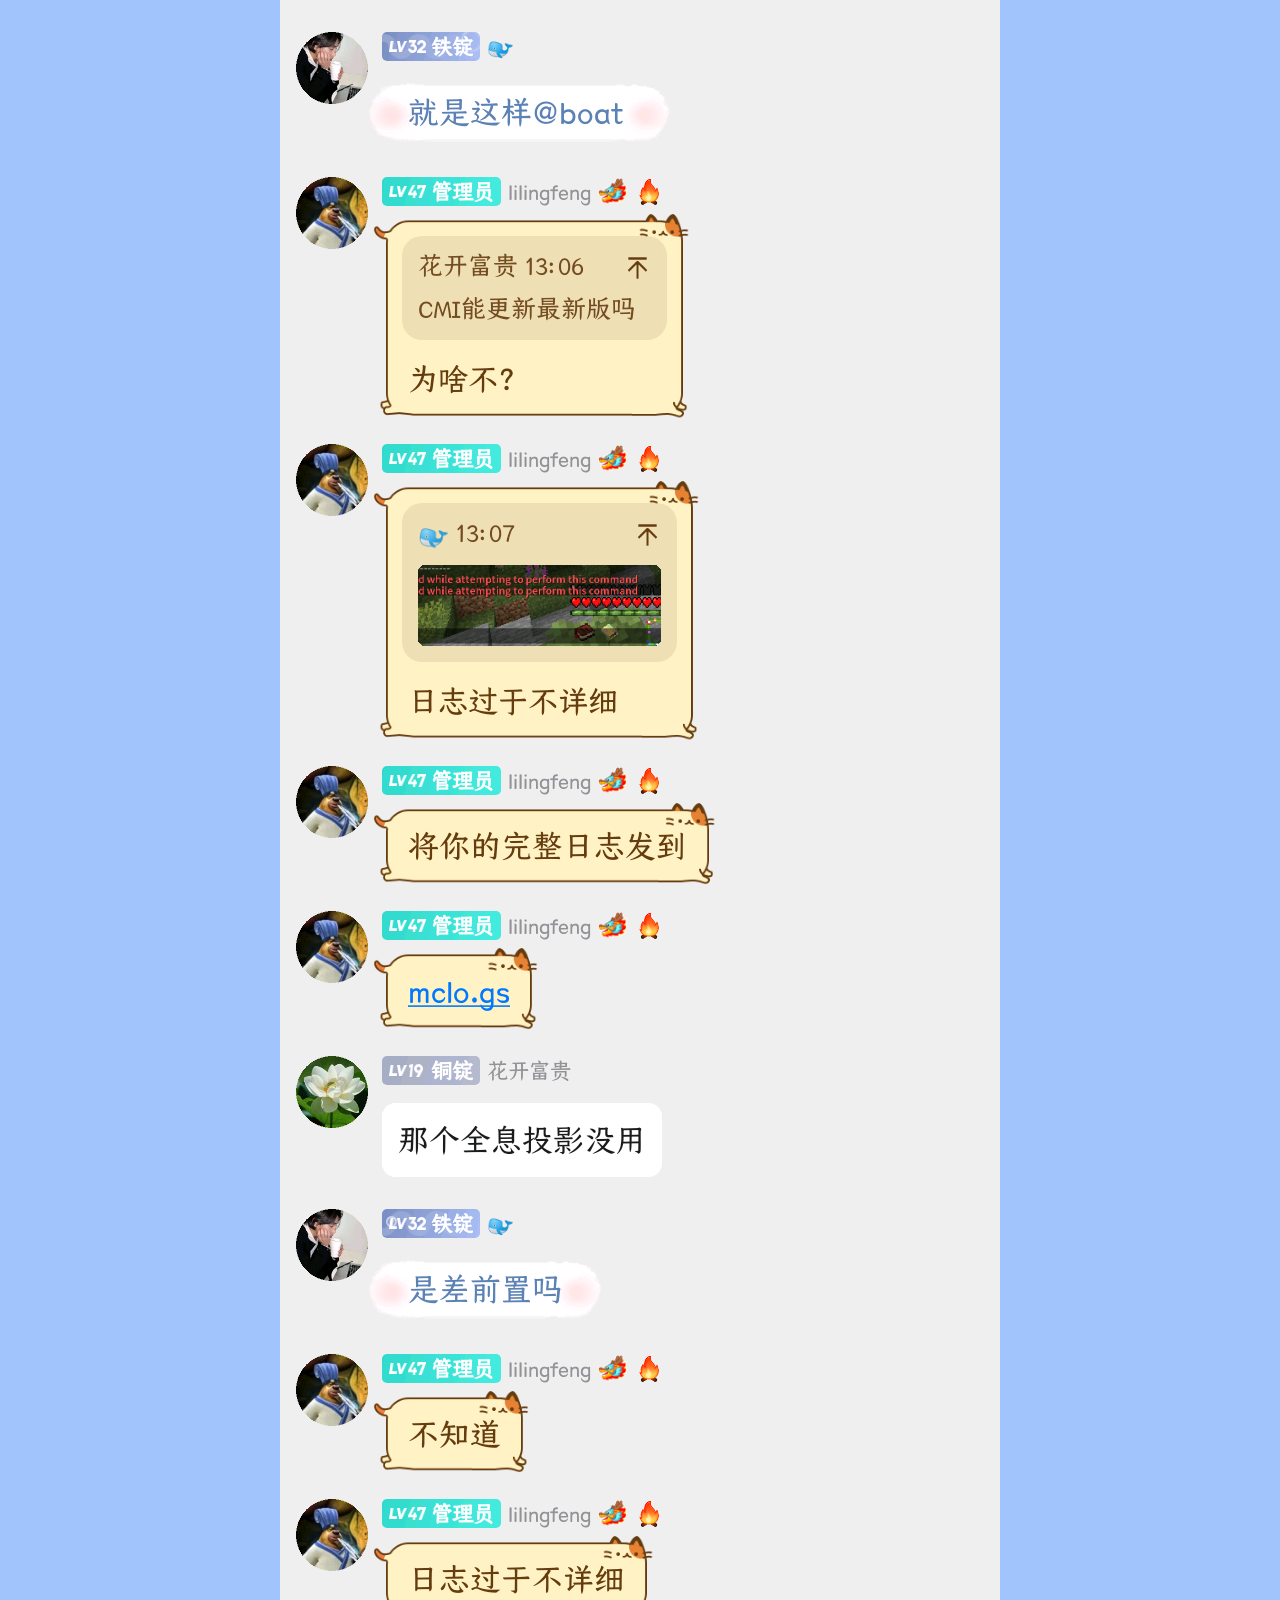
==== commit d38cca43: "Update lezi.html" ====
--- a/lezi.html
+++ b/lezi.html
@@ -35,8 +35,7 @@
 <a href="https://www.nicehello.top/lezi/1">
    <button class="button">
       永夜传<br />
-      ____________________
-      小结:<br />
+      ________________<br />
       越说越抽象
    </button>
 </a>
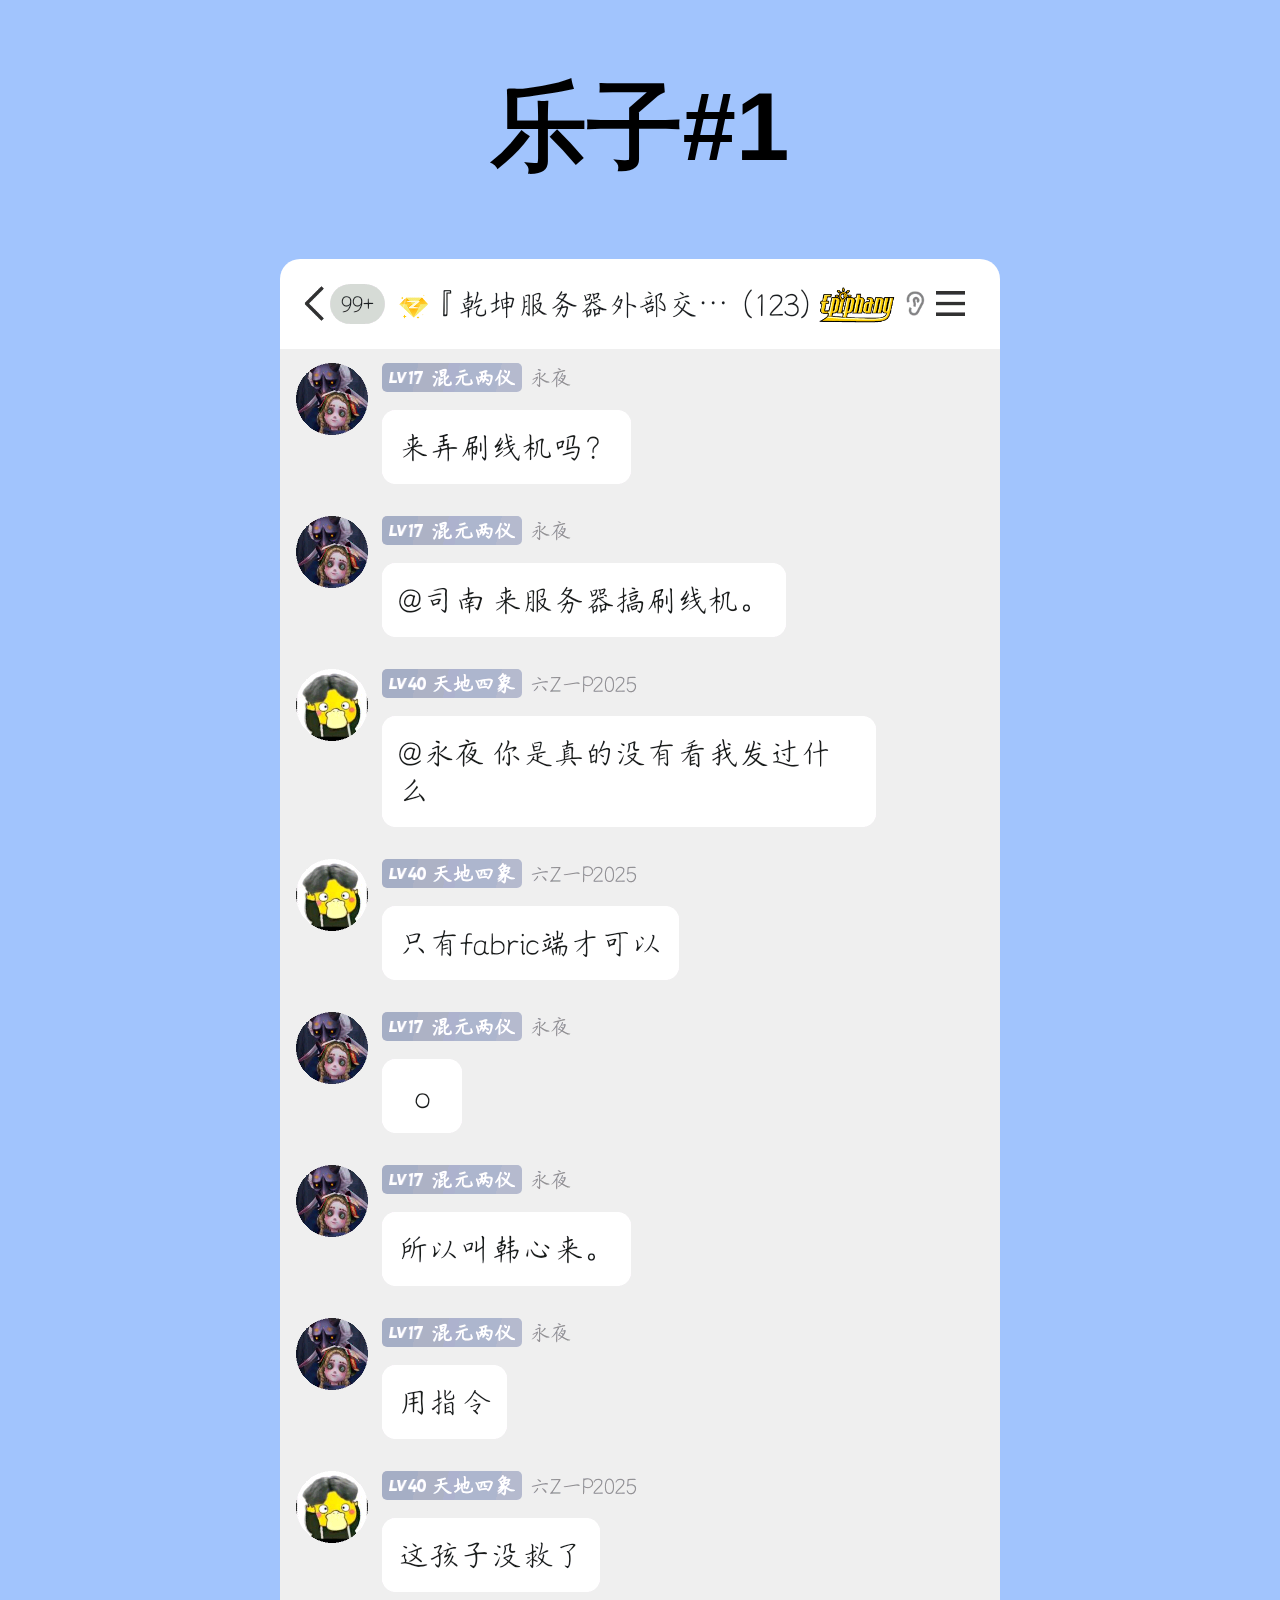
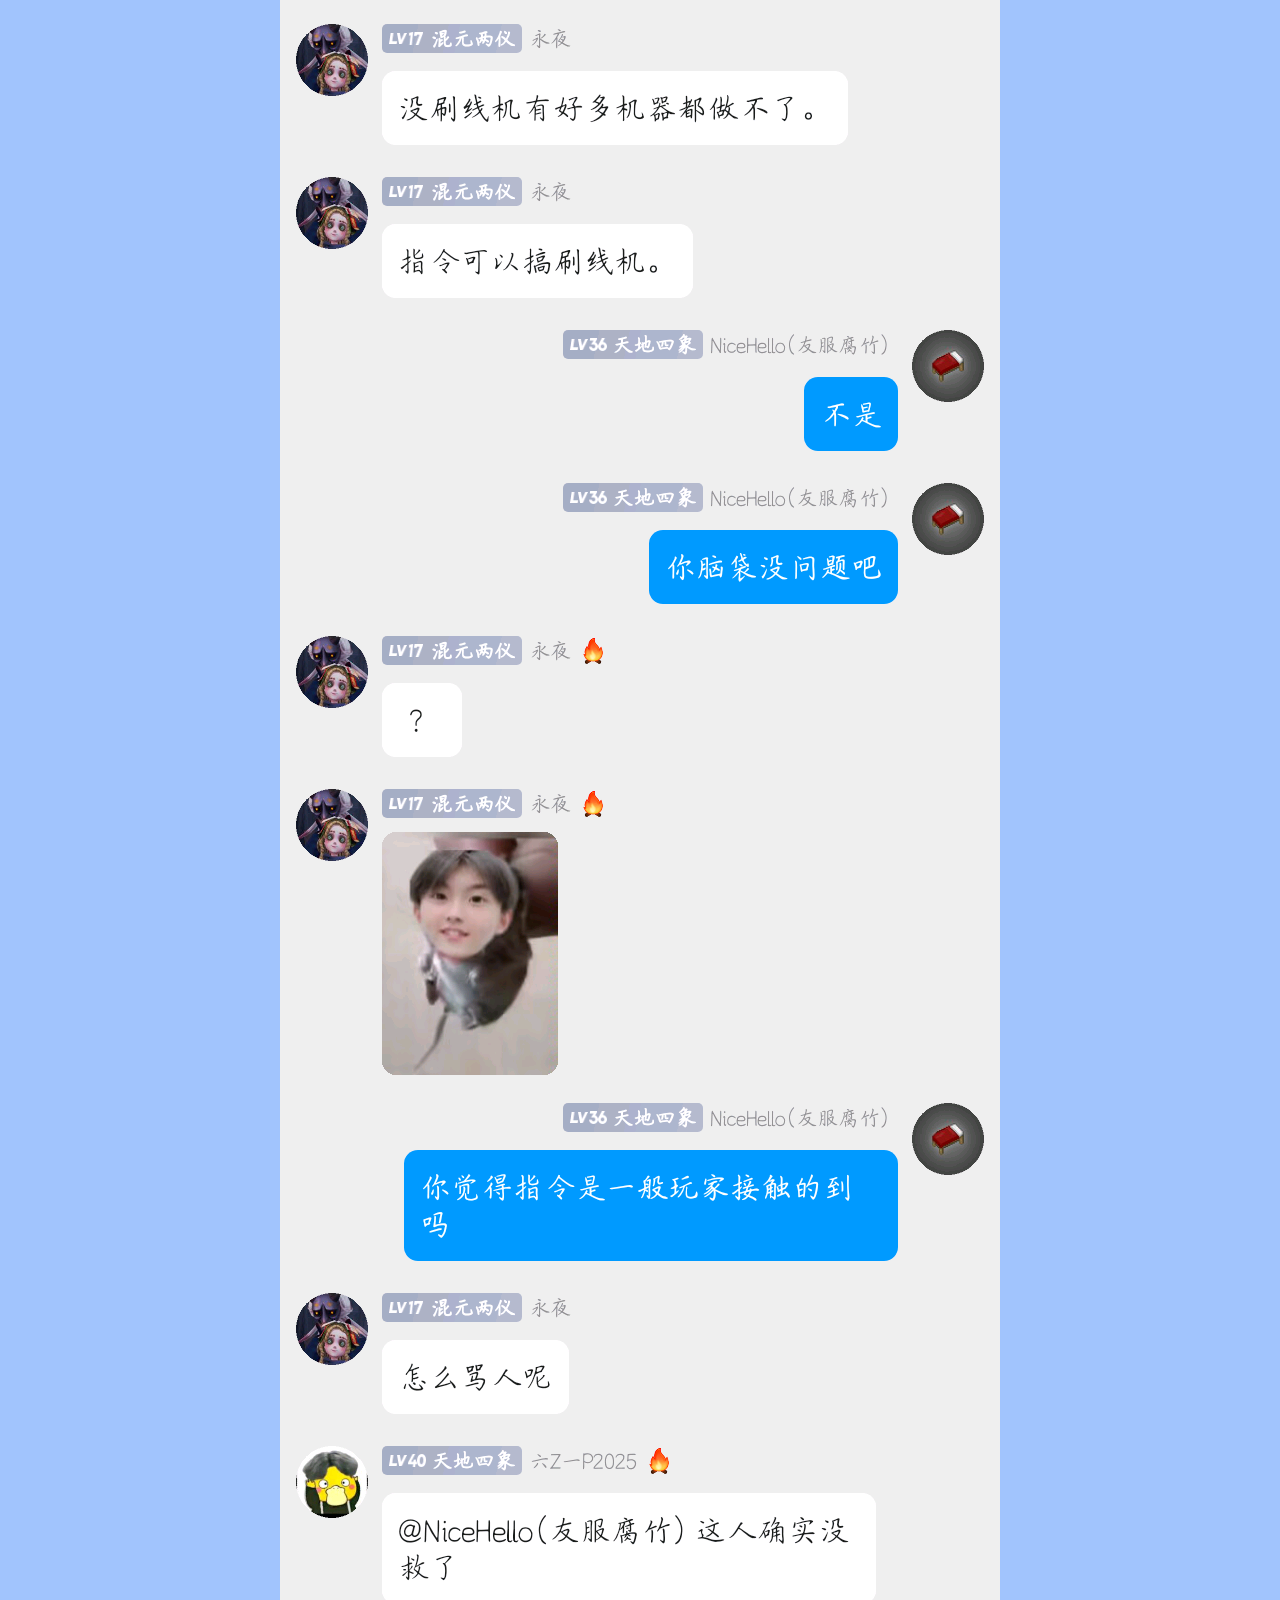
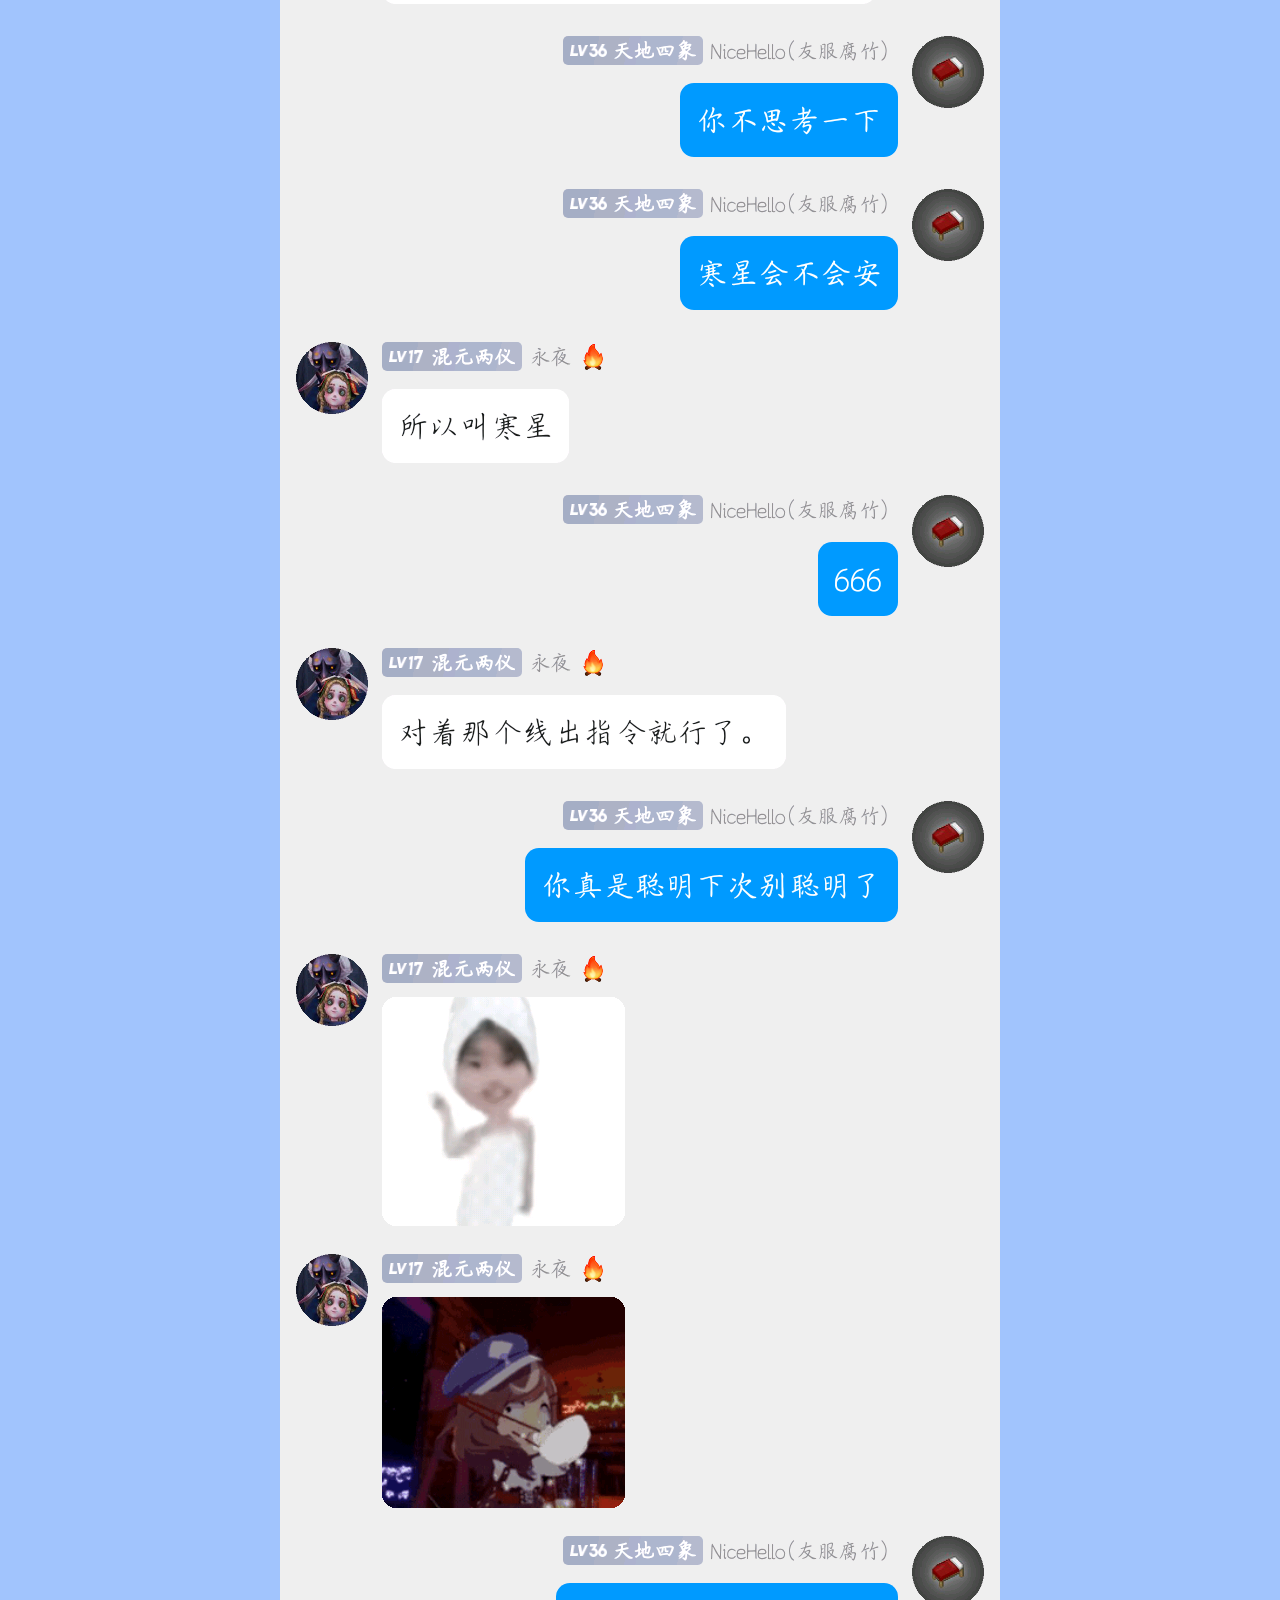
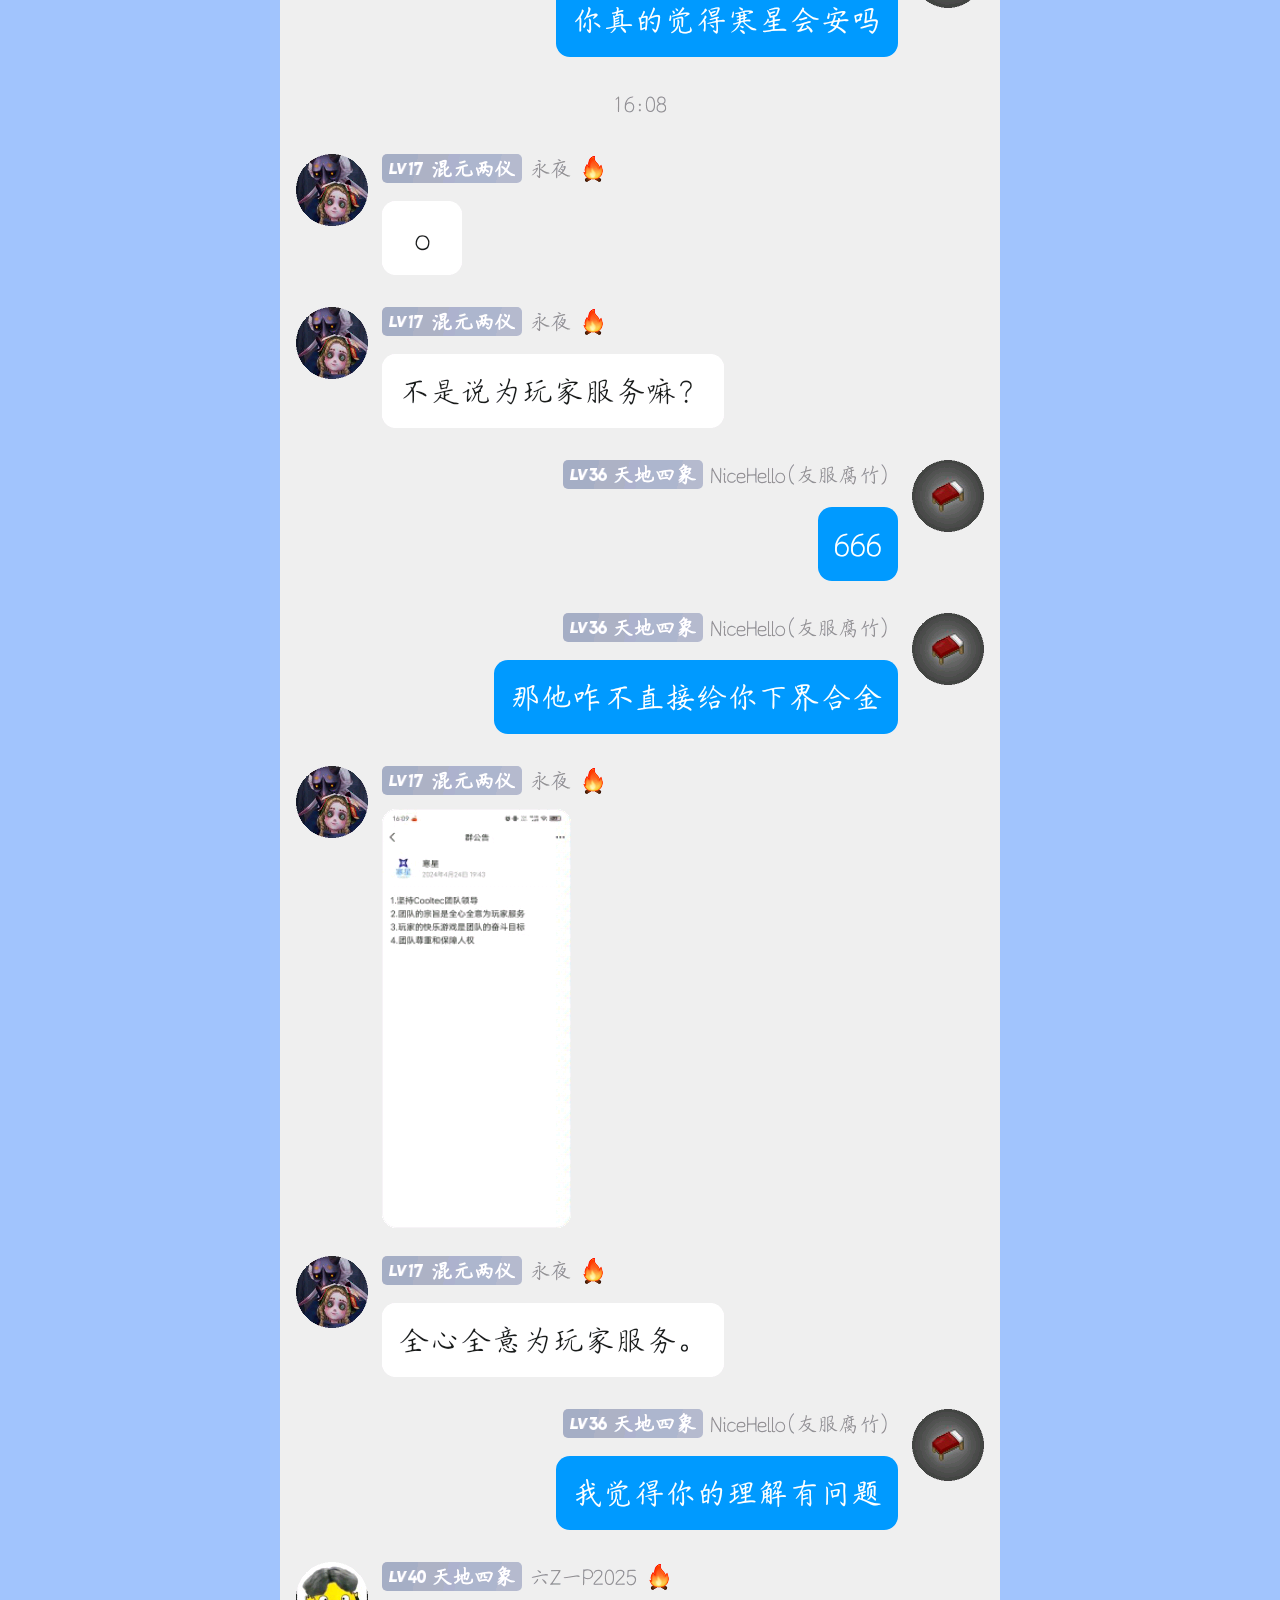
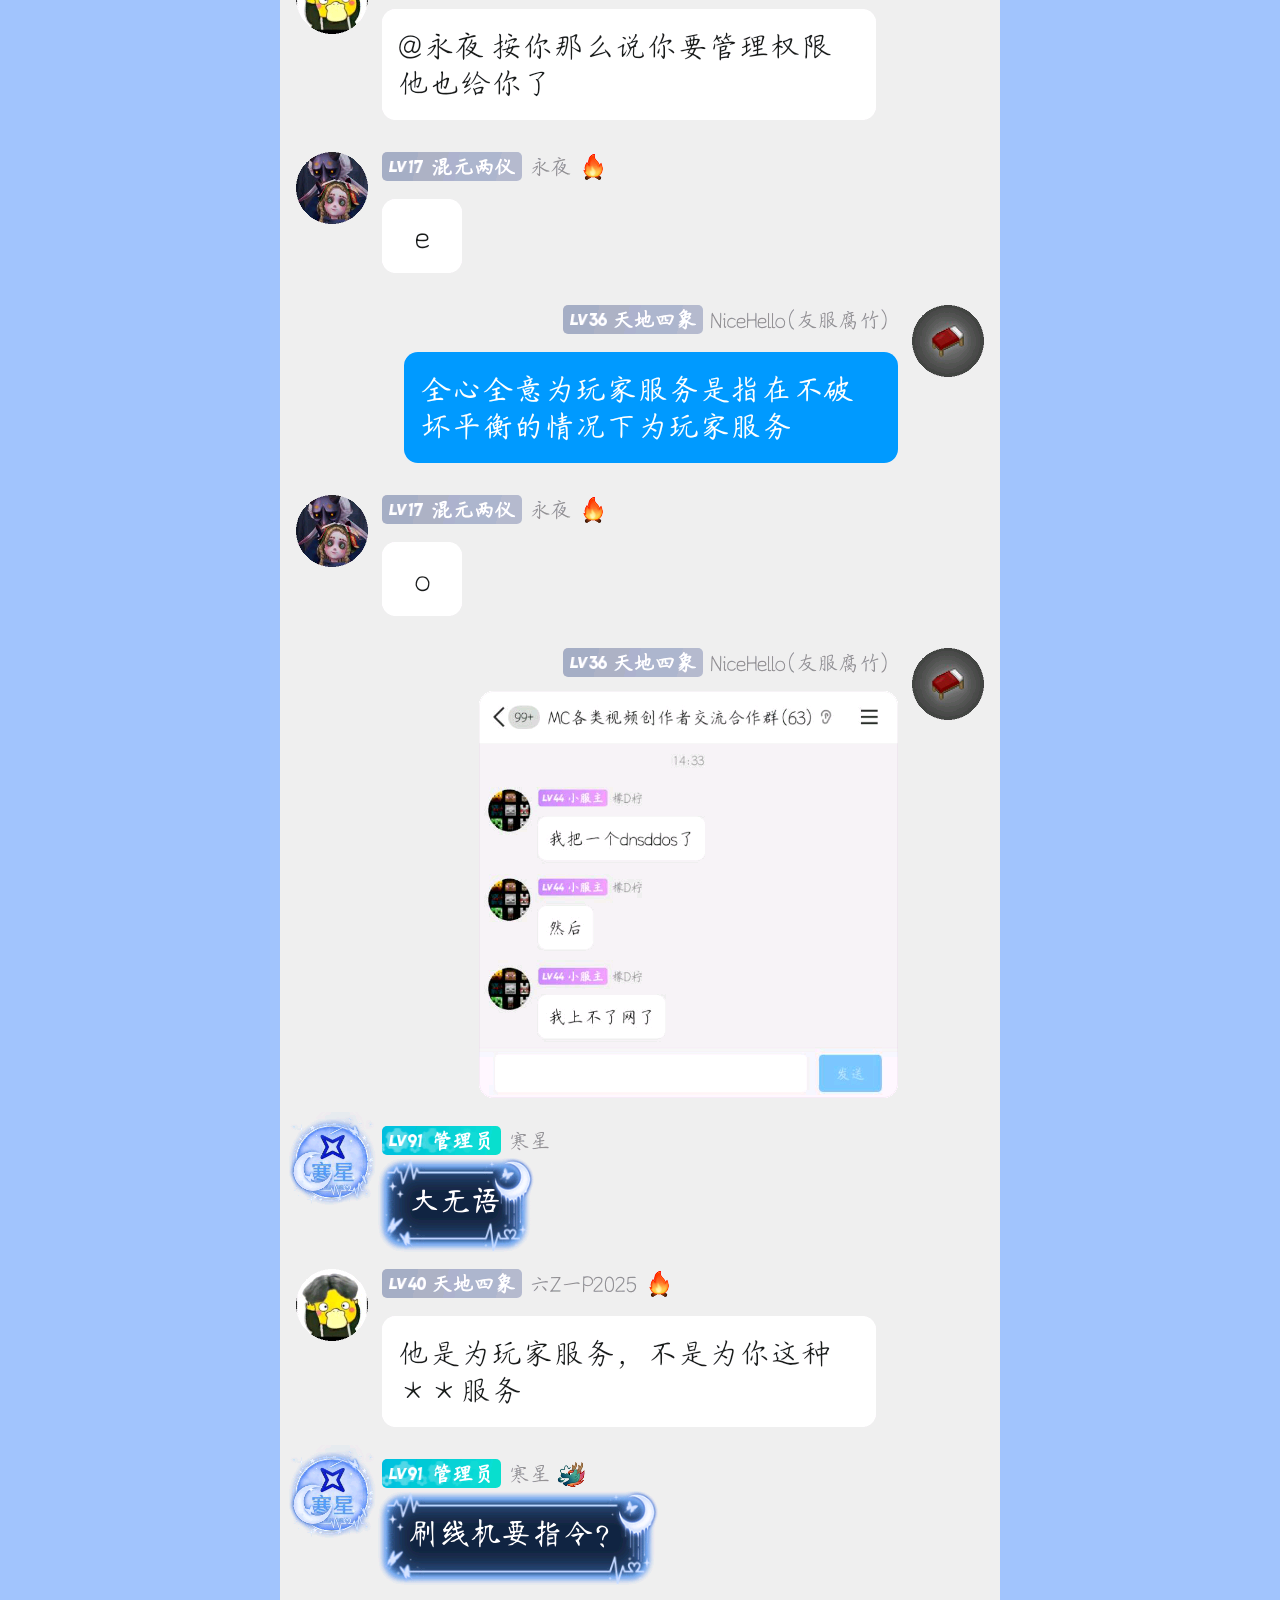
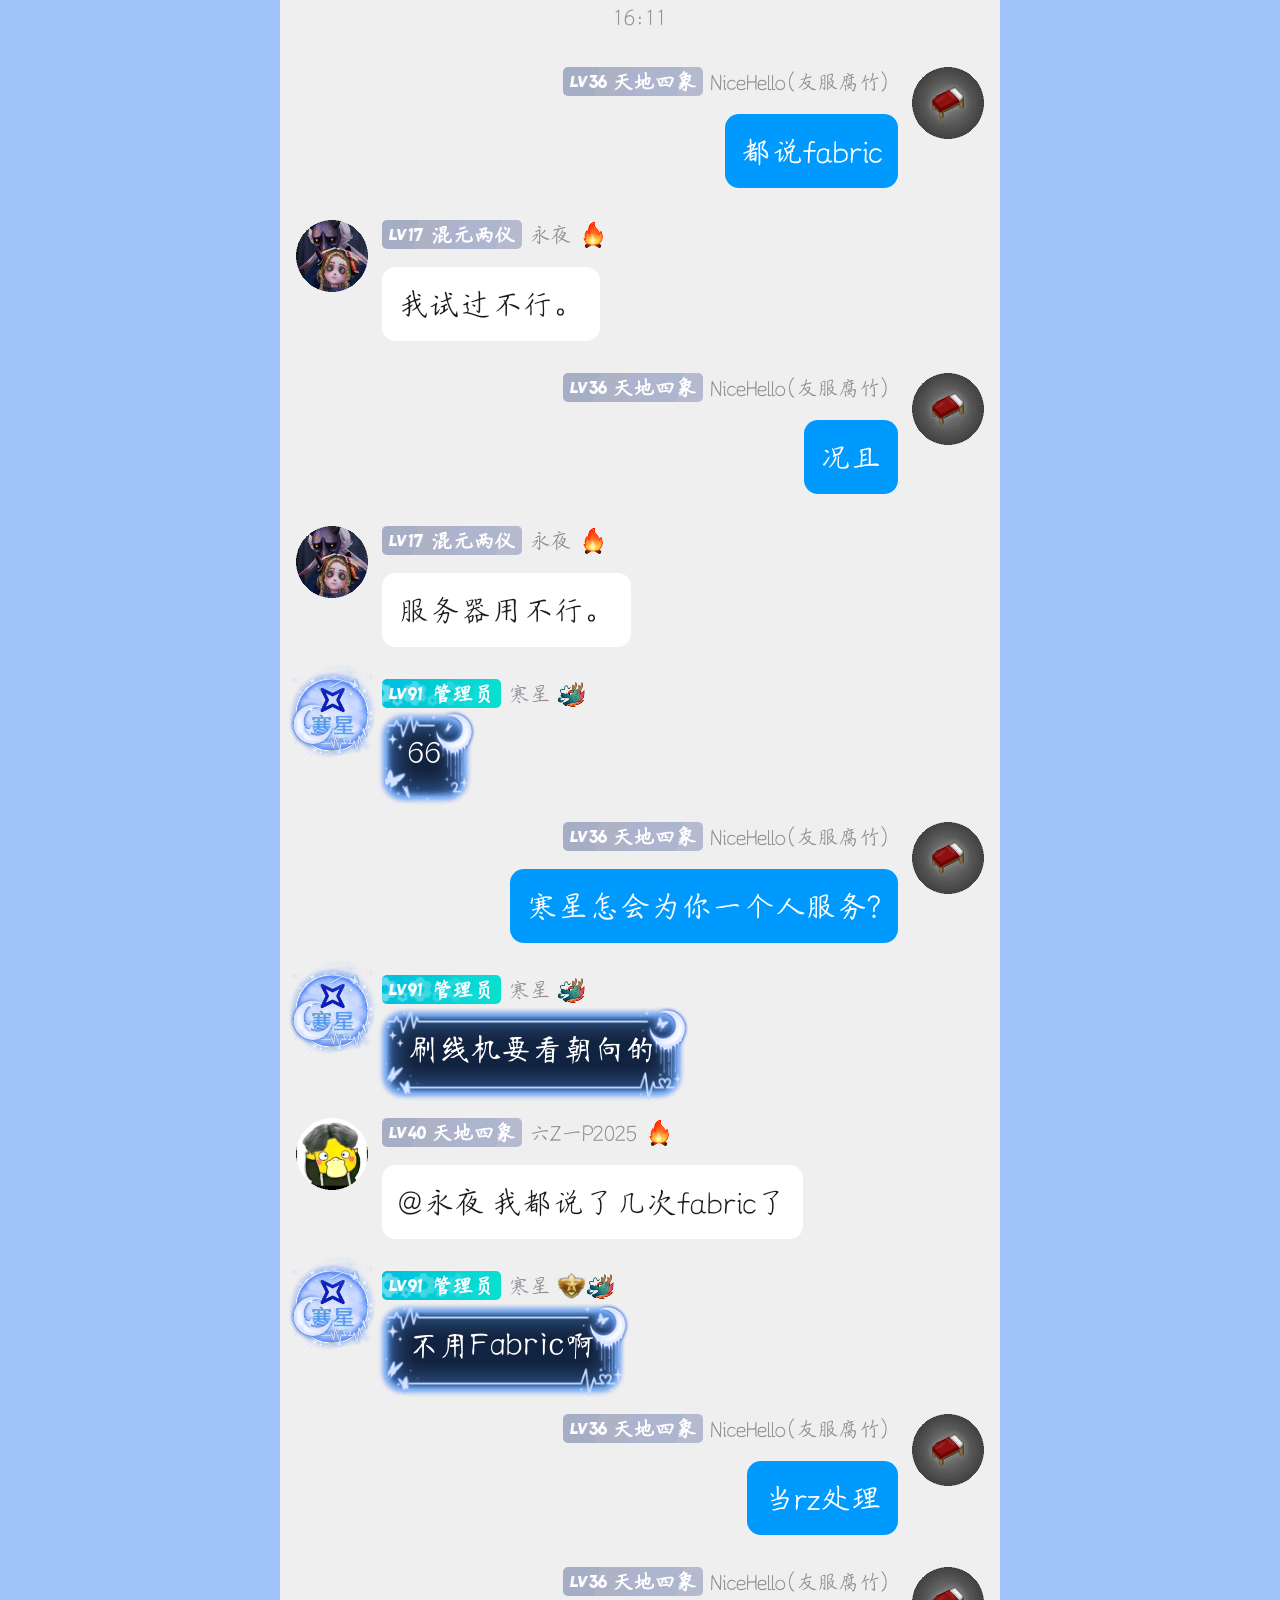
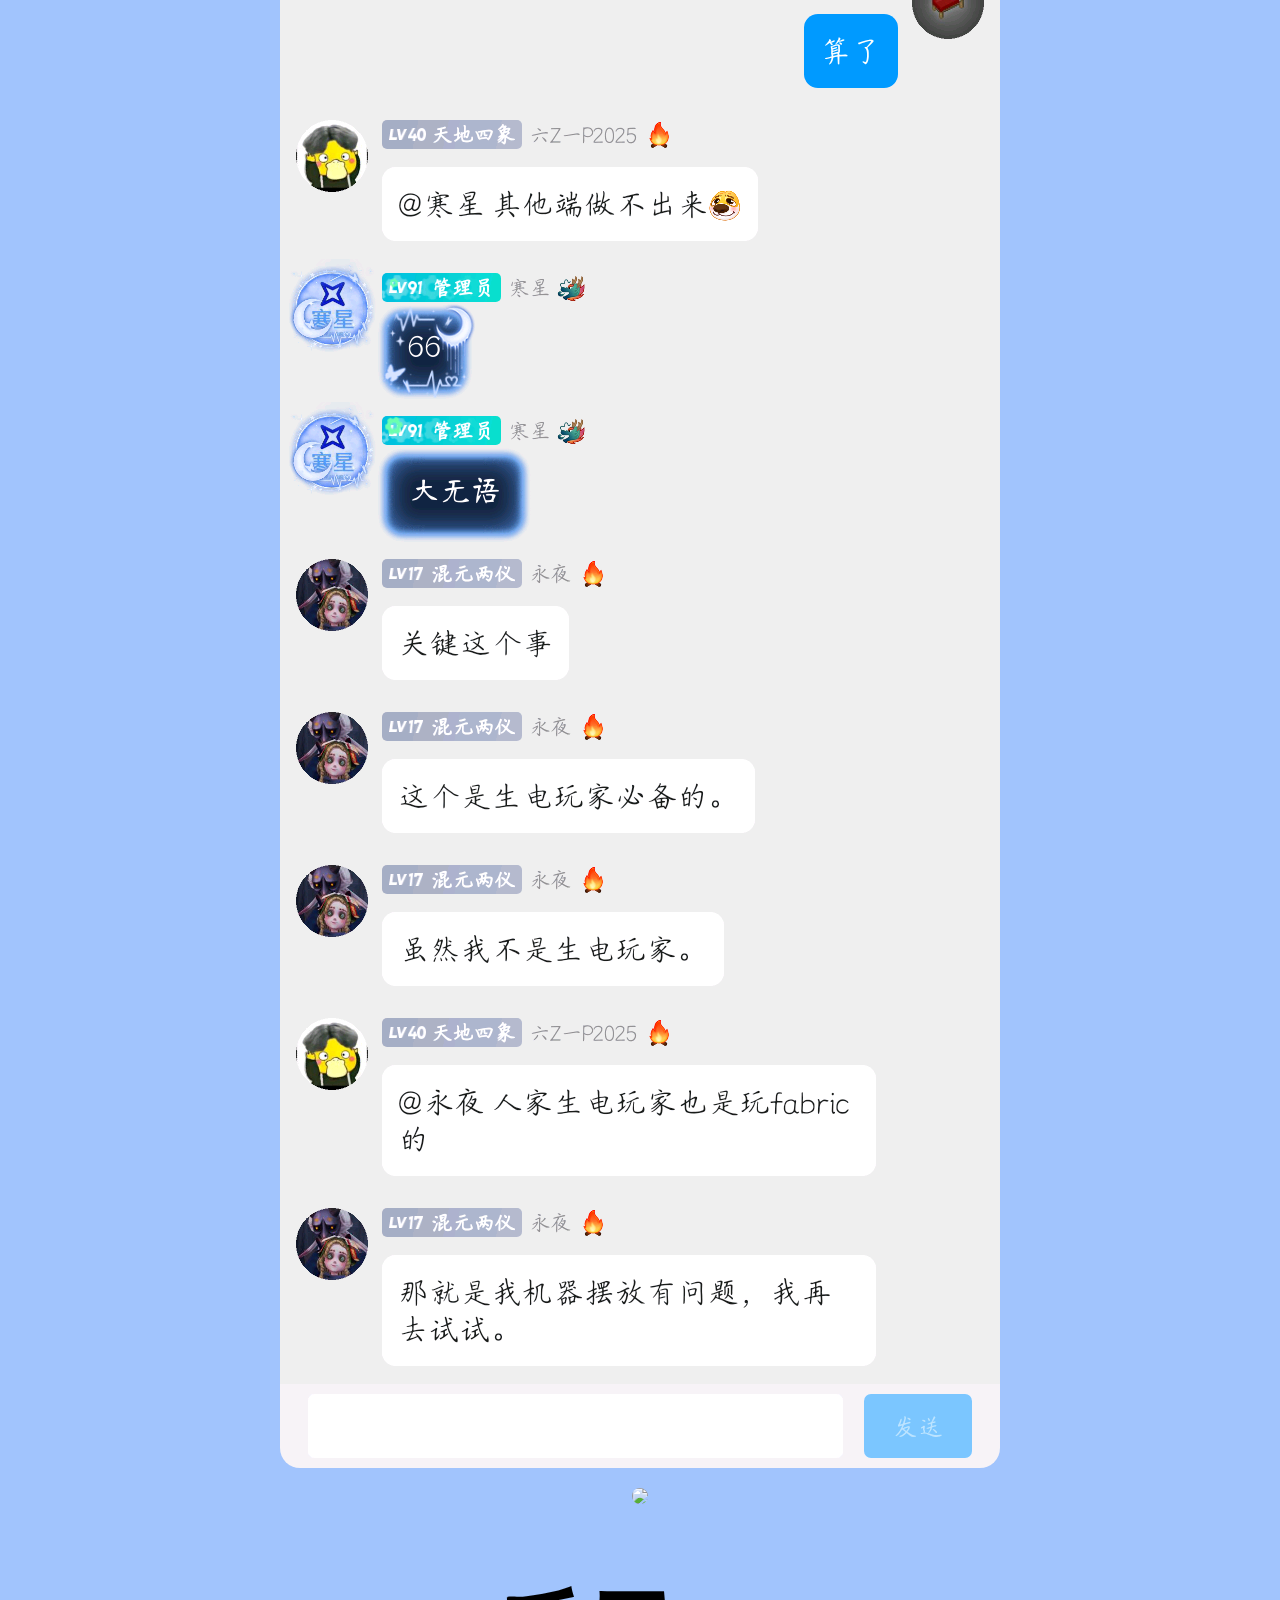
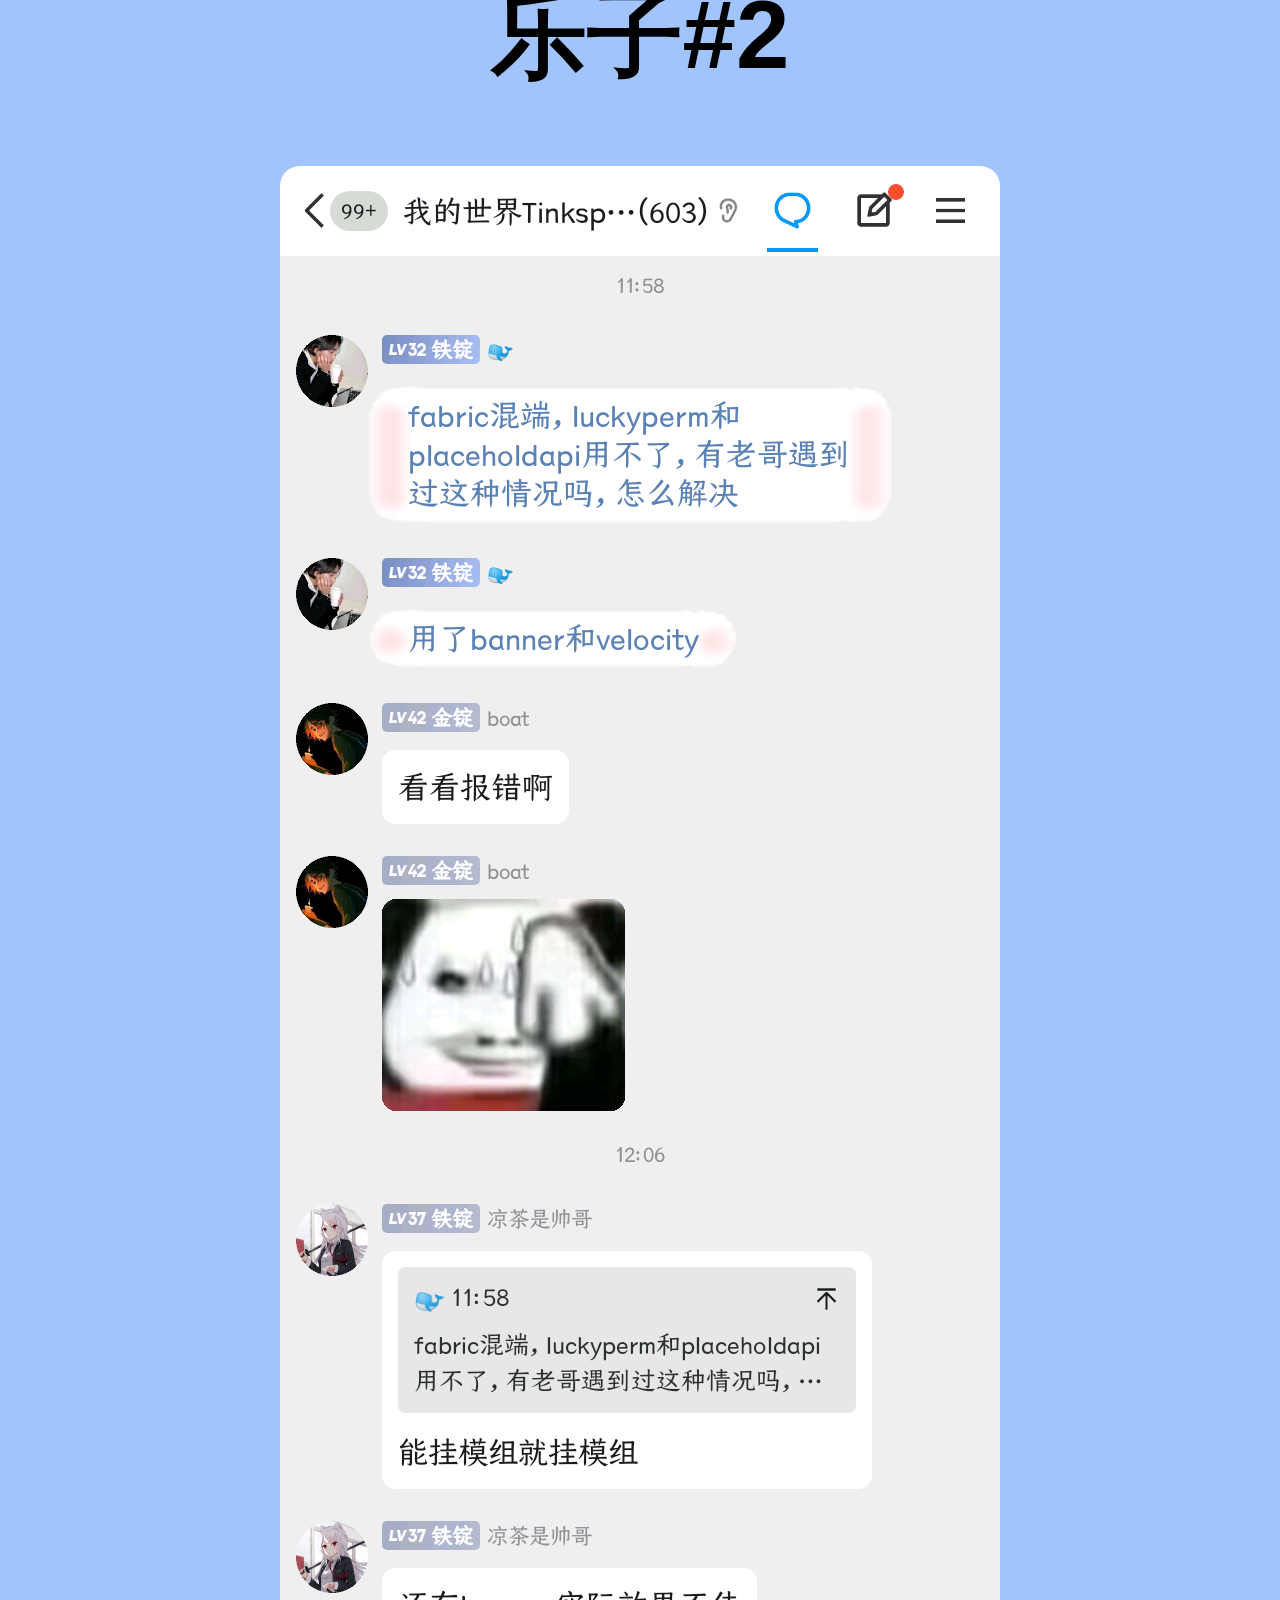
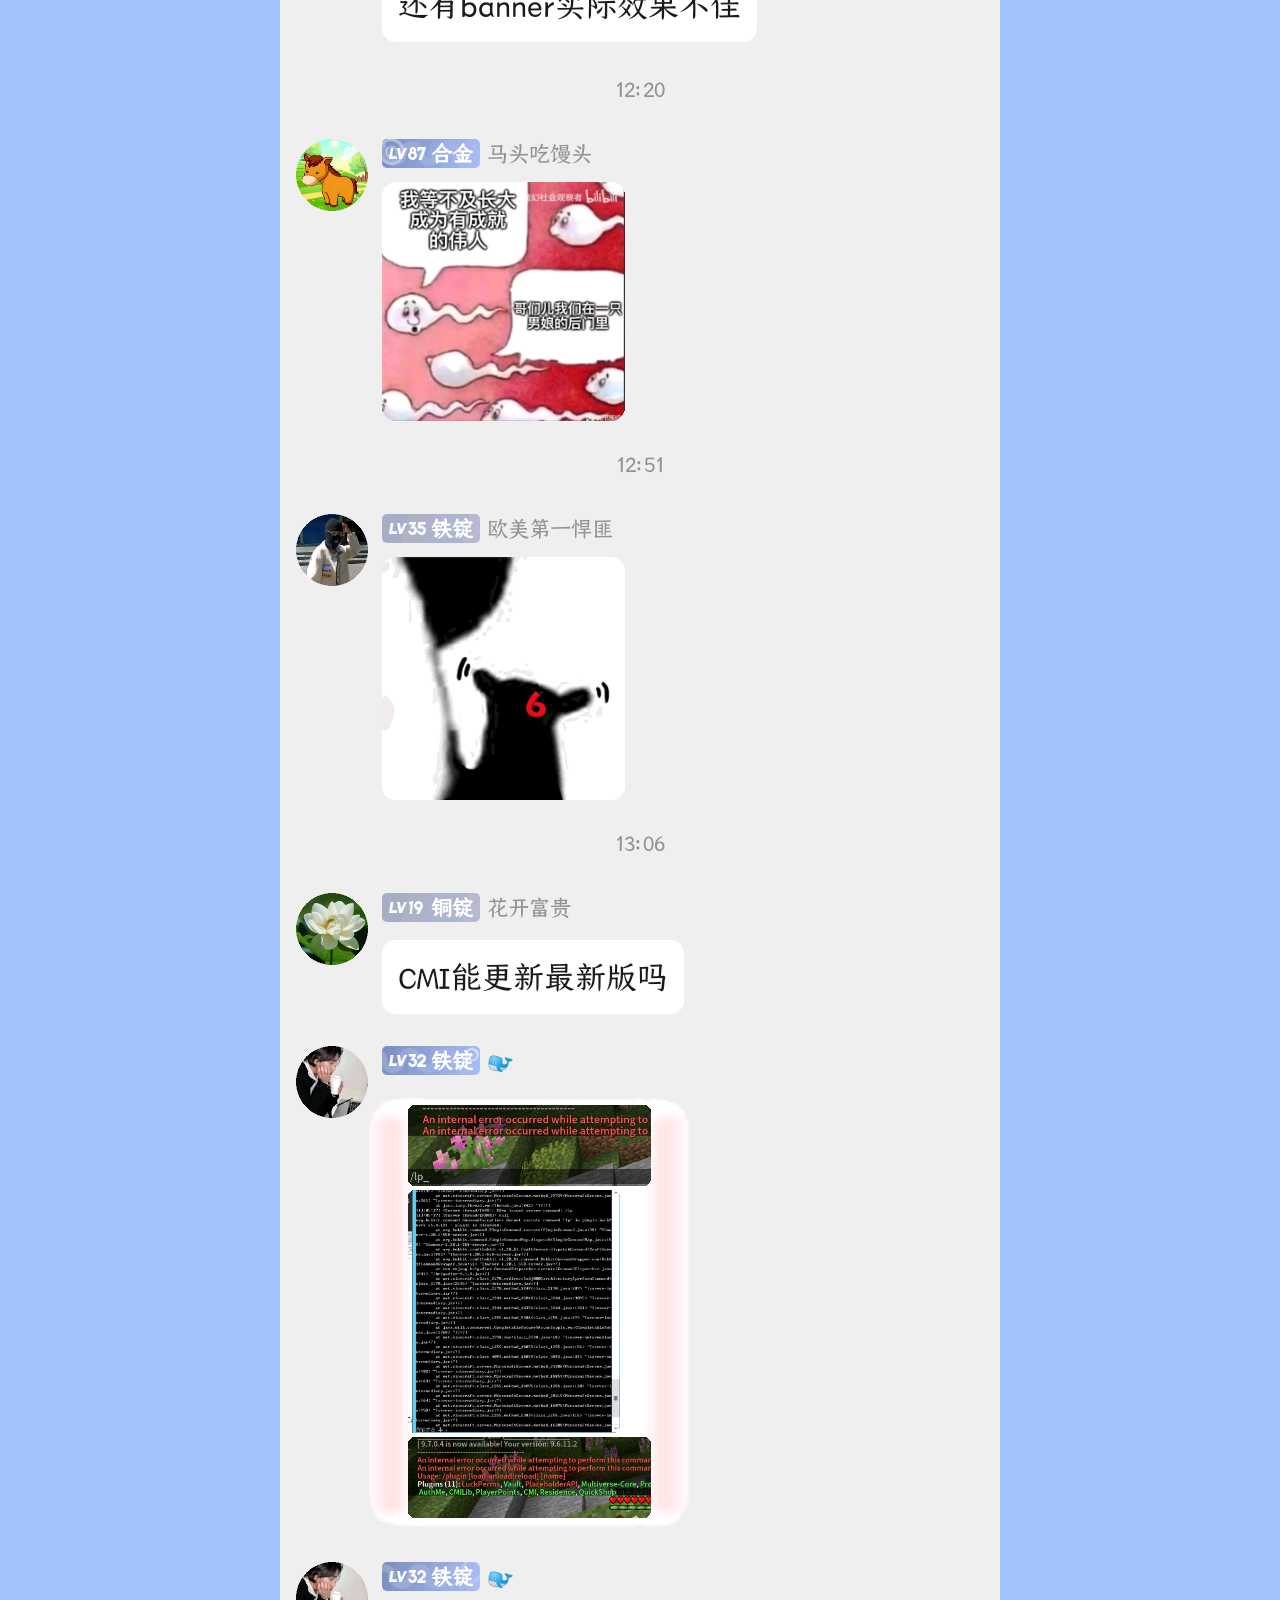
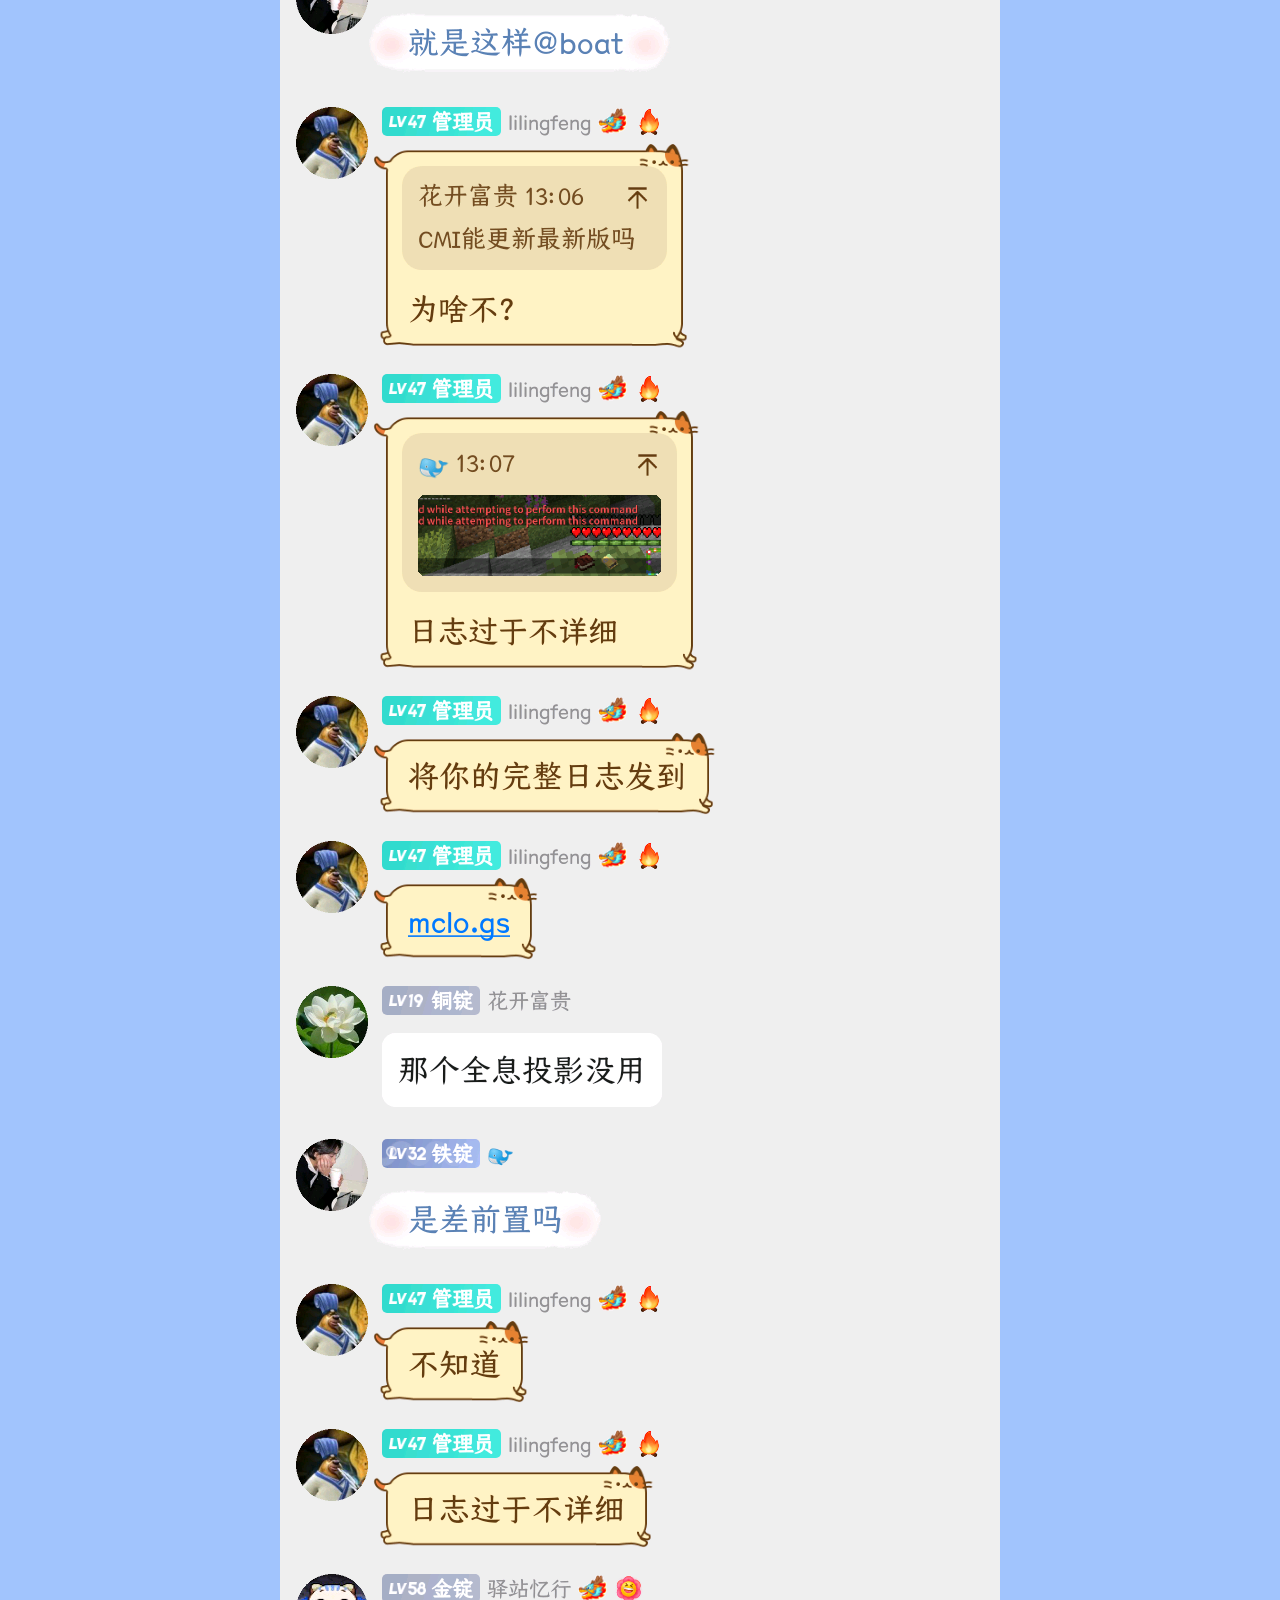
==== commit 2dd10ae6: "Update lezi.html" ====
--- a/lezi.html
+++ b/lezi.html
@@ -20,25 +20,9 @@
     height: 80%;
     border-radius: 20px;
       }
-  .button {
-    width: 100px;
-    height: 60px;
-    text-align: left;
-    font-family: ChillRoundF;
-    background-color: white;
-    border-radius: 10px;
-    border: 5px, #000000;
-  }    
 </style>
 </head>
 <body>
-<a href="https://www.nicehello.top/lezi/1">
-   <button class="button">
-      永夜传<br />
-      ________________<br />
-      越说越抽象
-   </button>
-</a>
 <font size="12"><h1 align="center">乐子#1</h1></font>
 <p align="center"><img src="/Image_1717229662217.png"></img></p>
 <p align="center"><img src="/Image_1717229909823.png"></img></p>
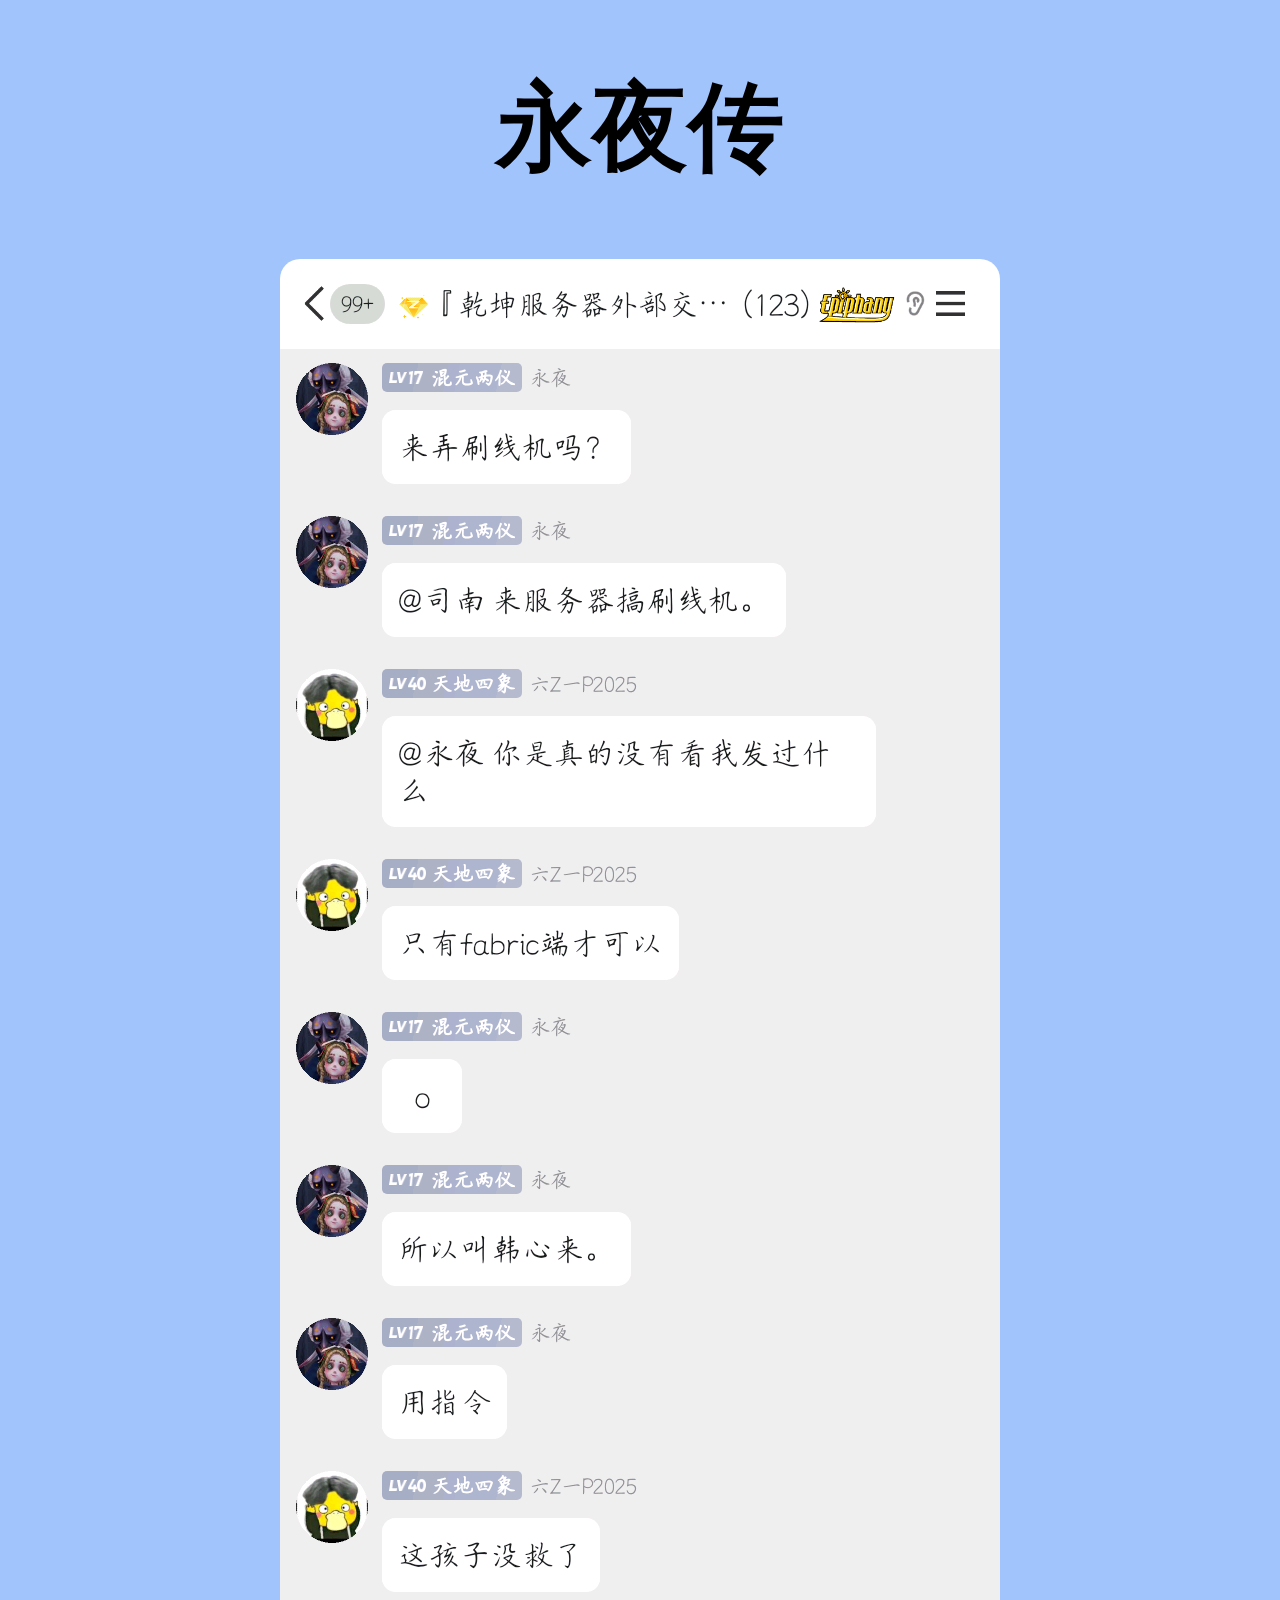
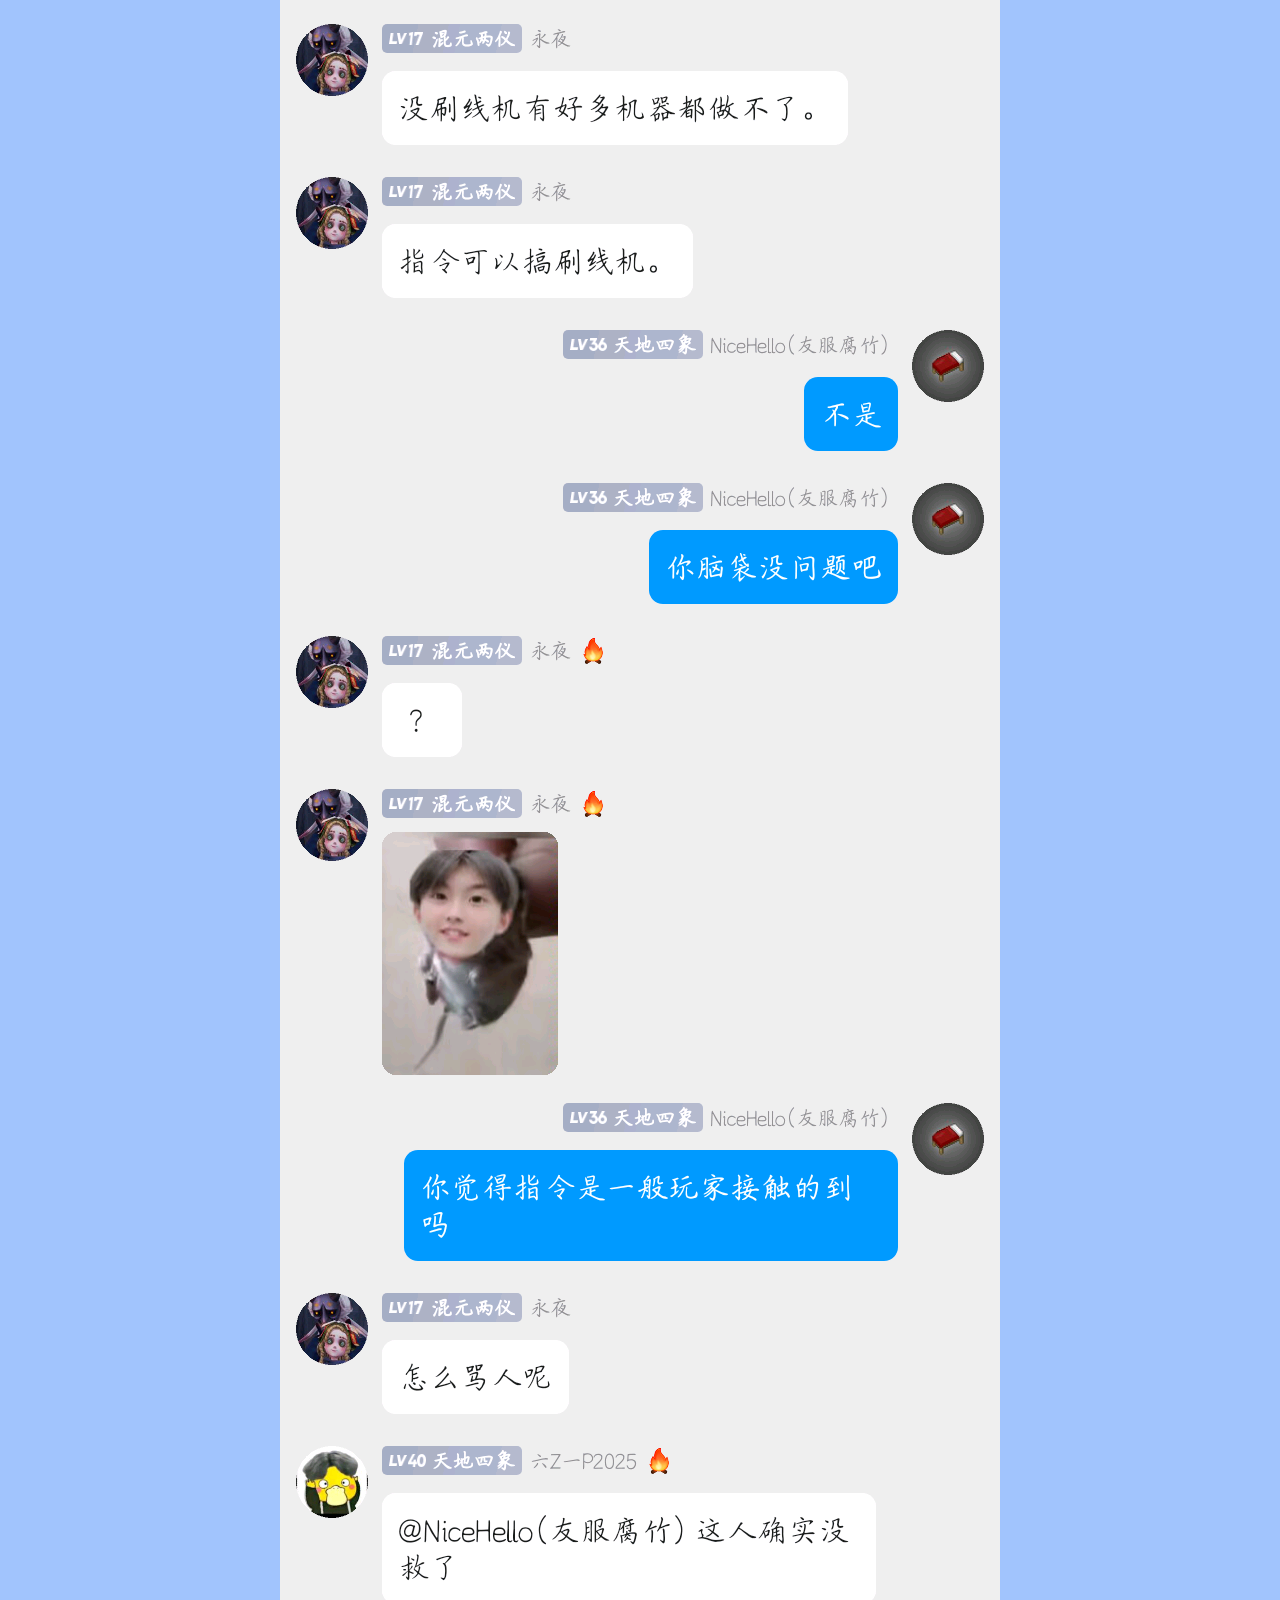
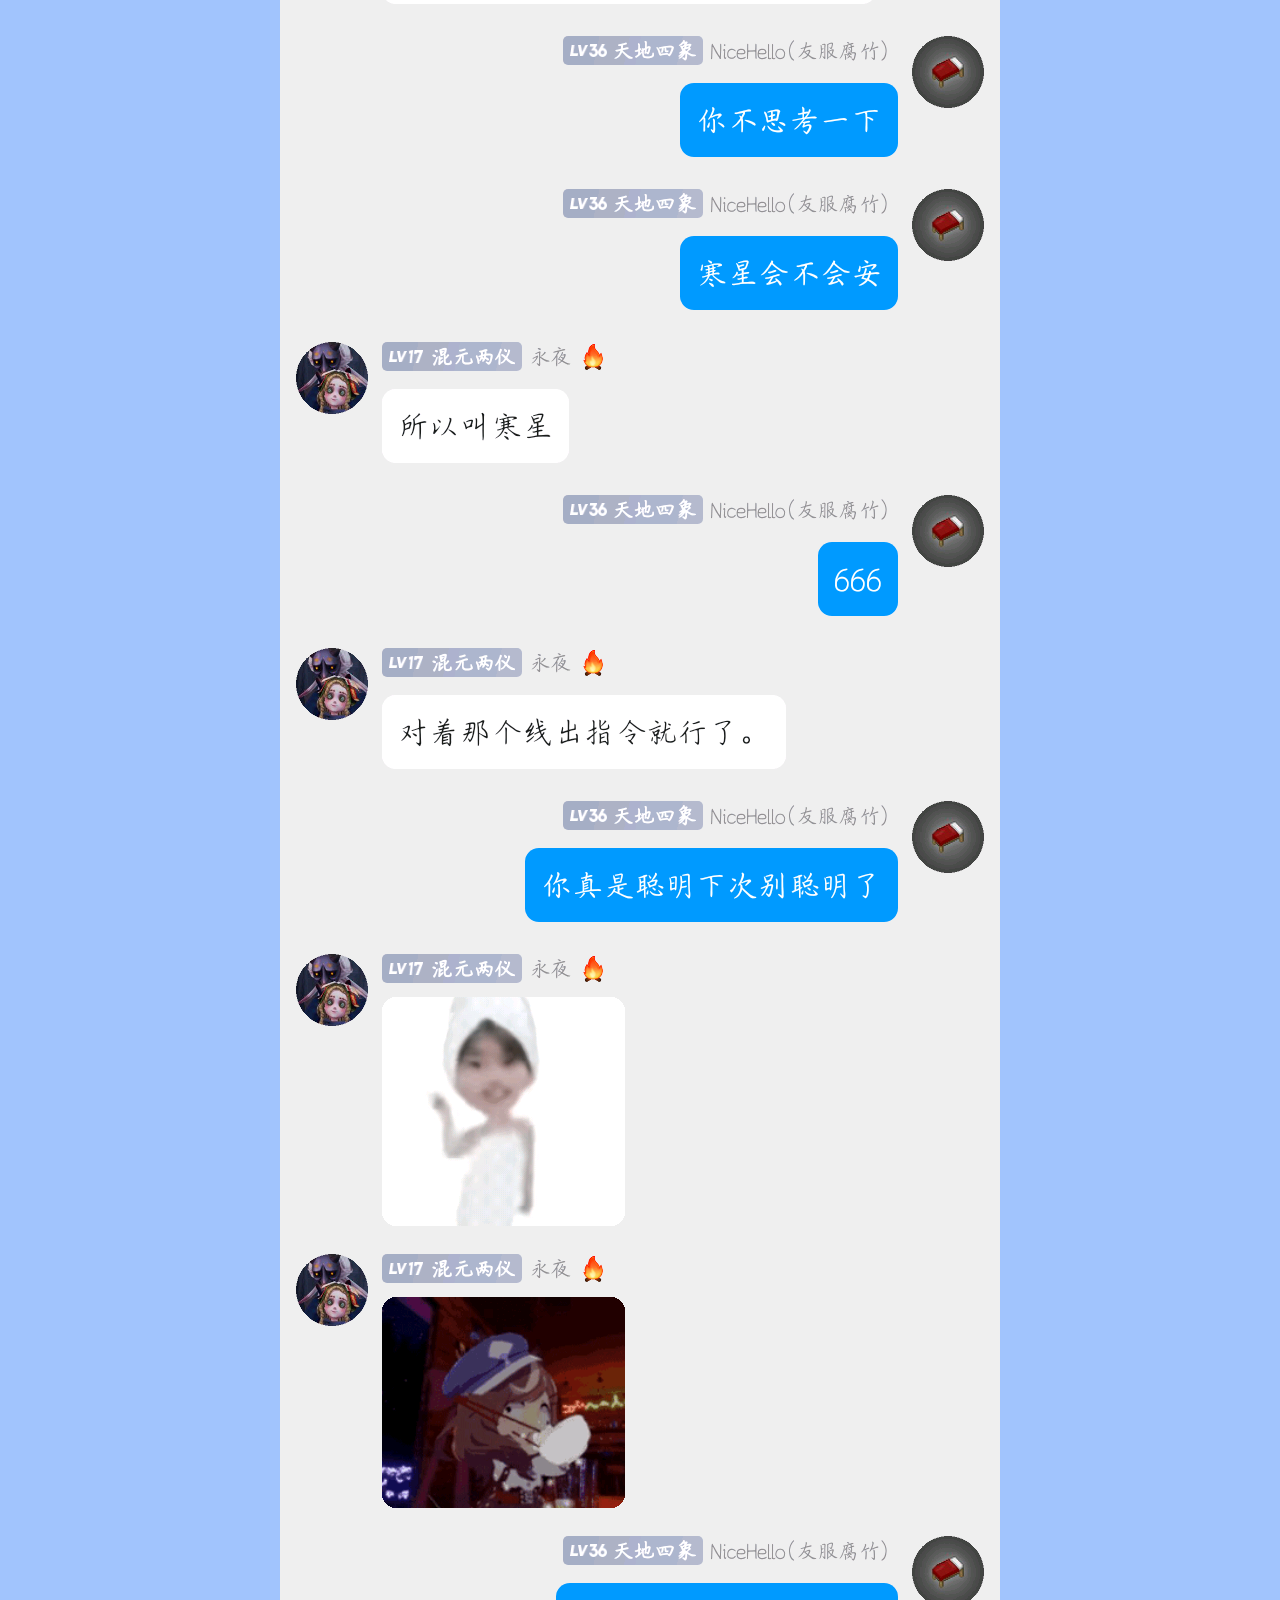
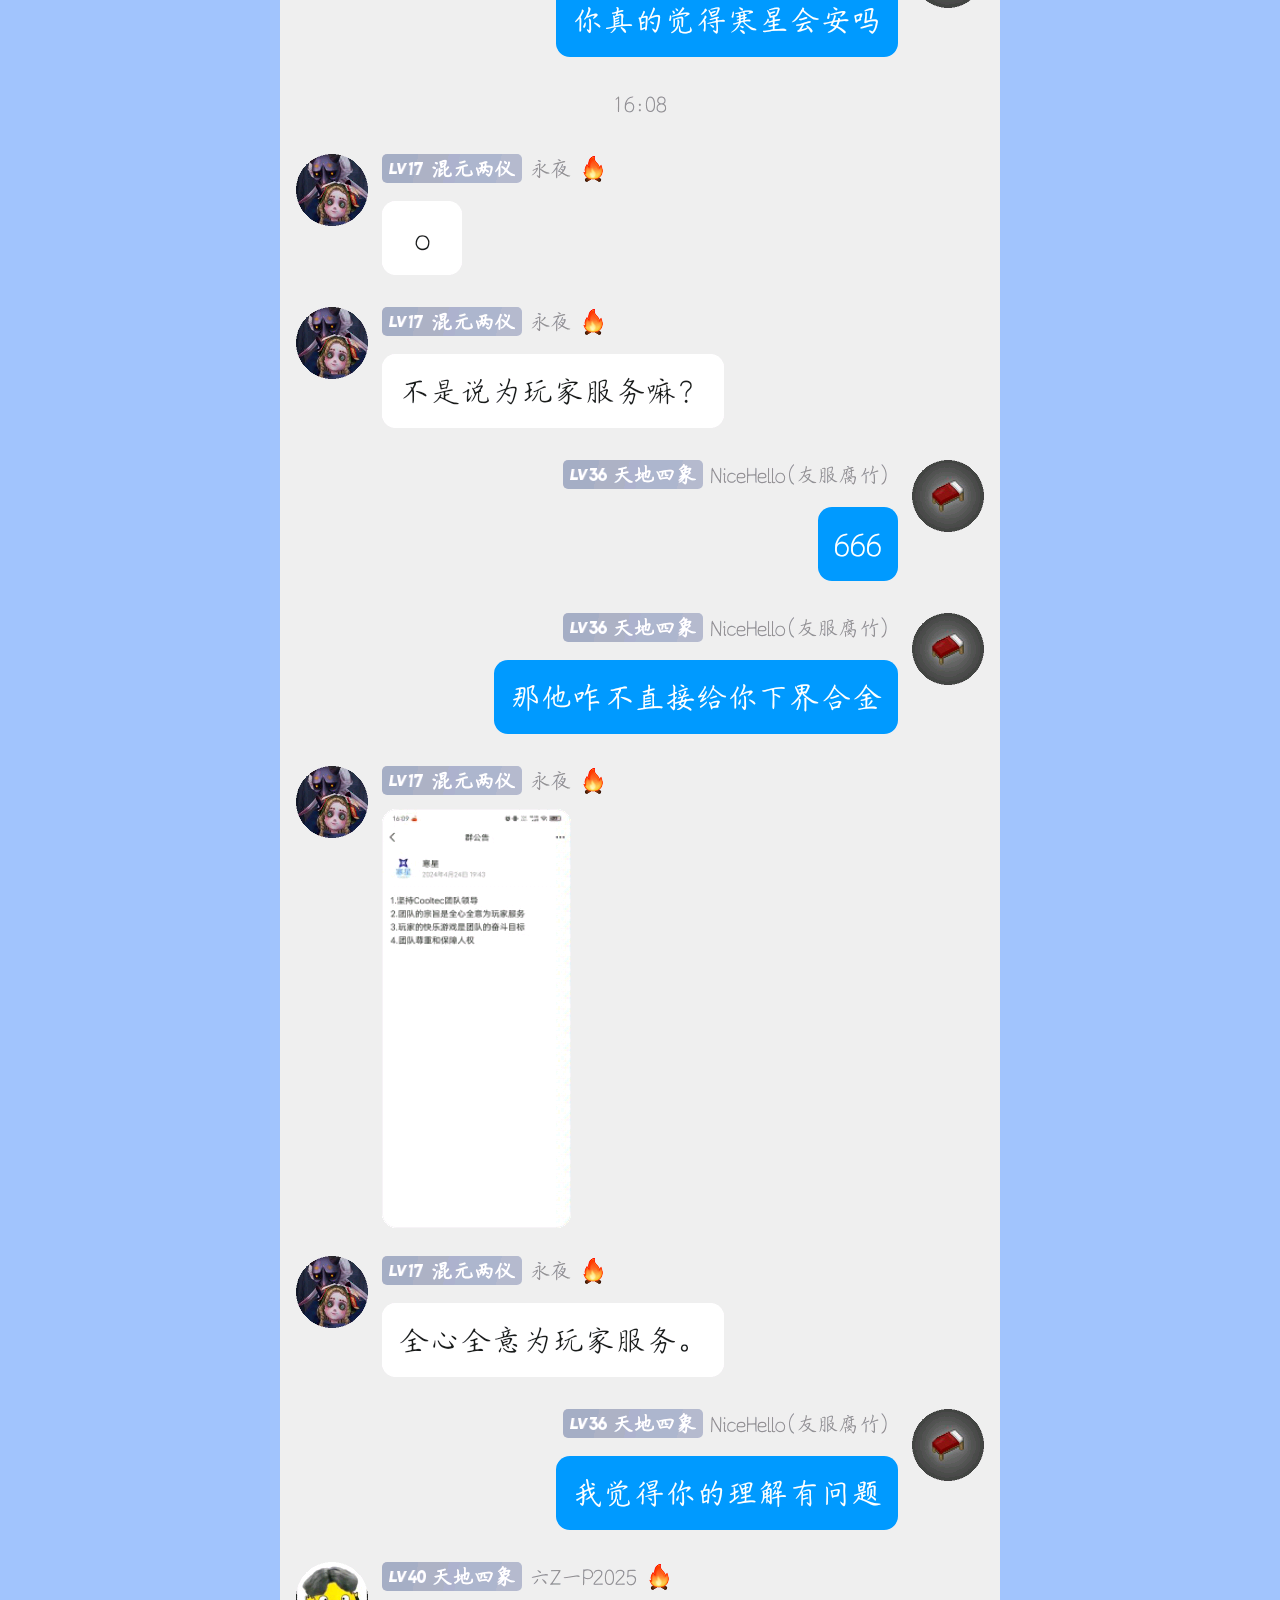
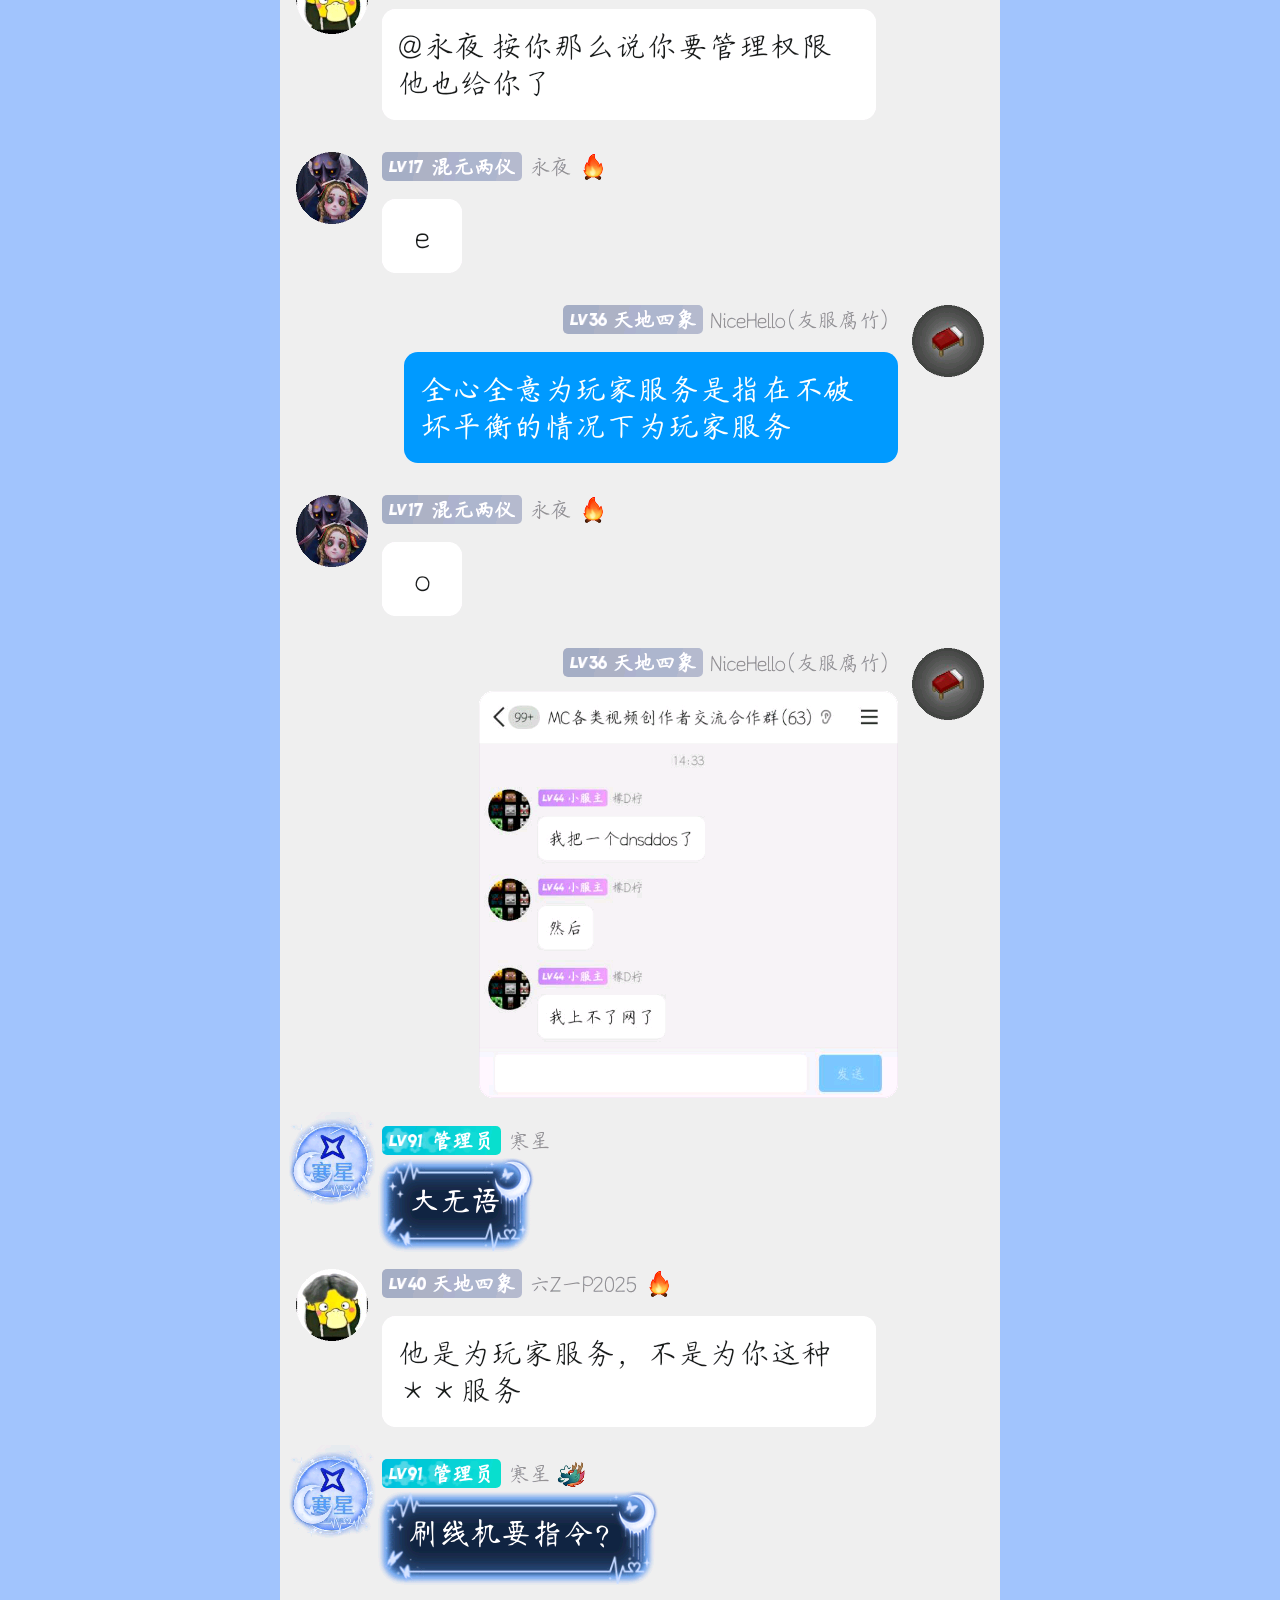
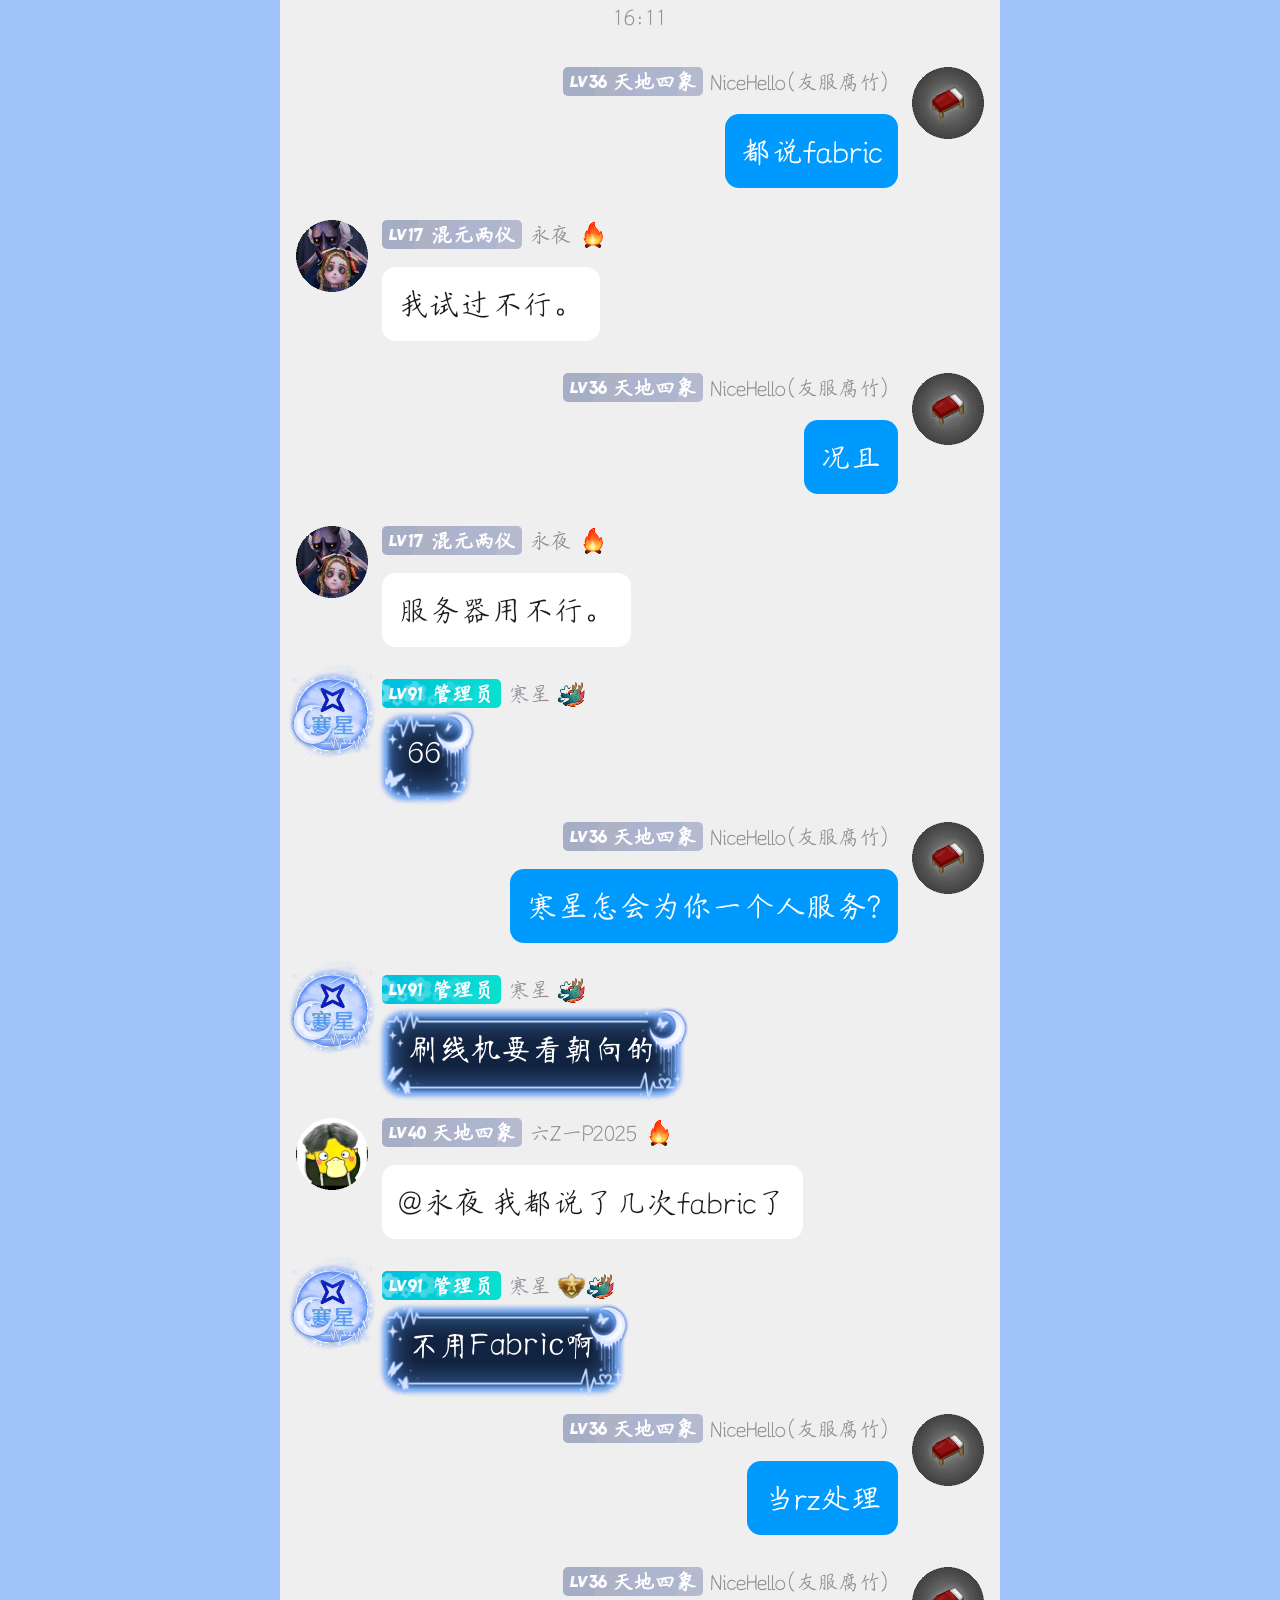
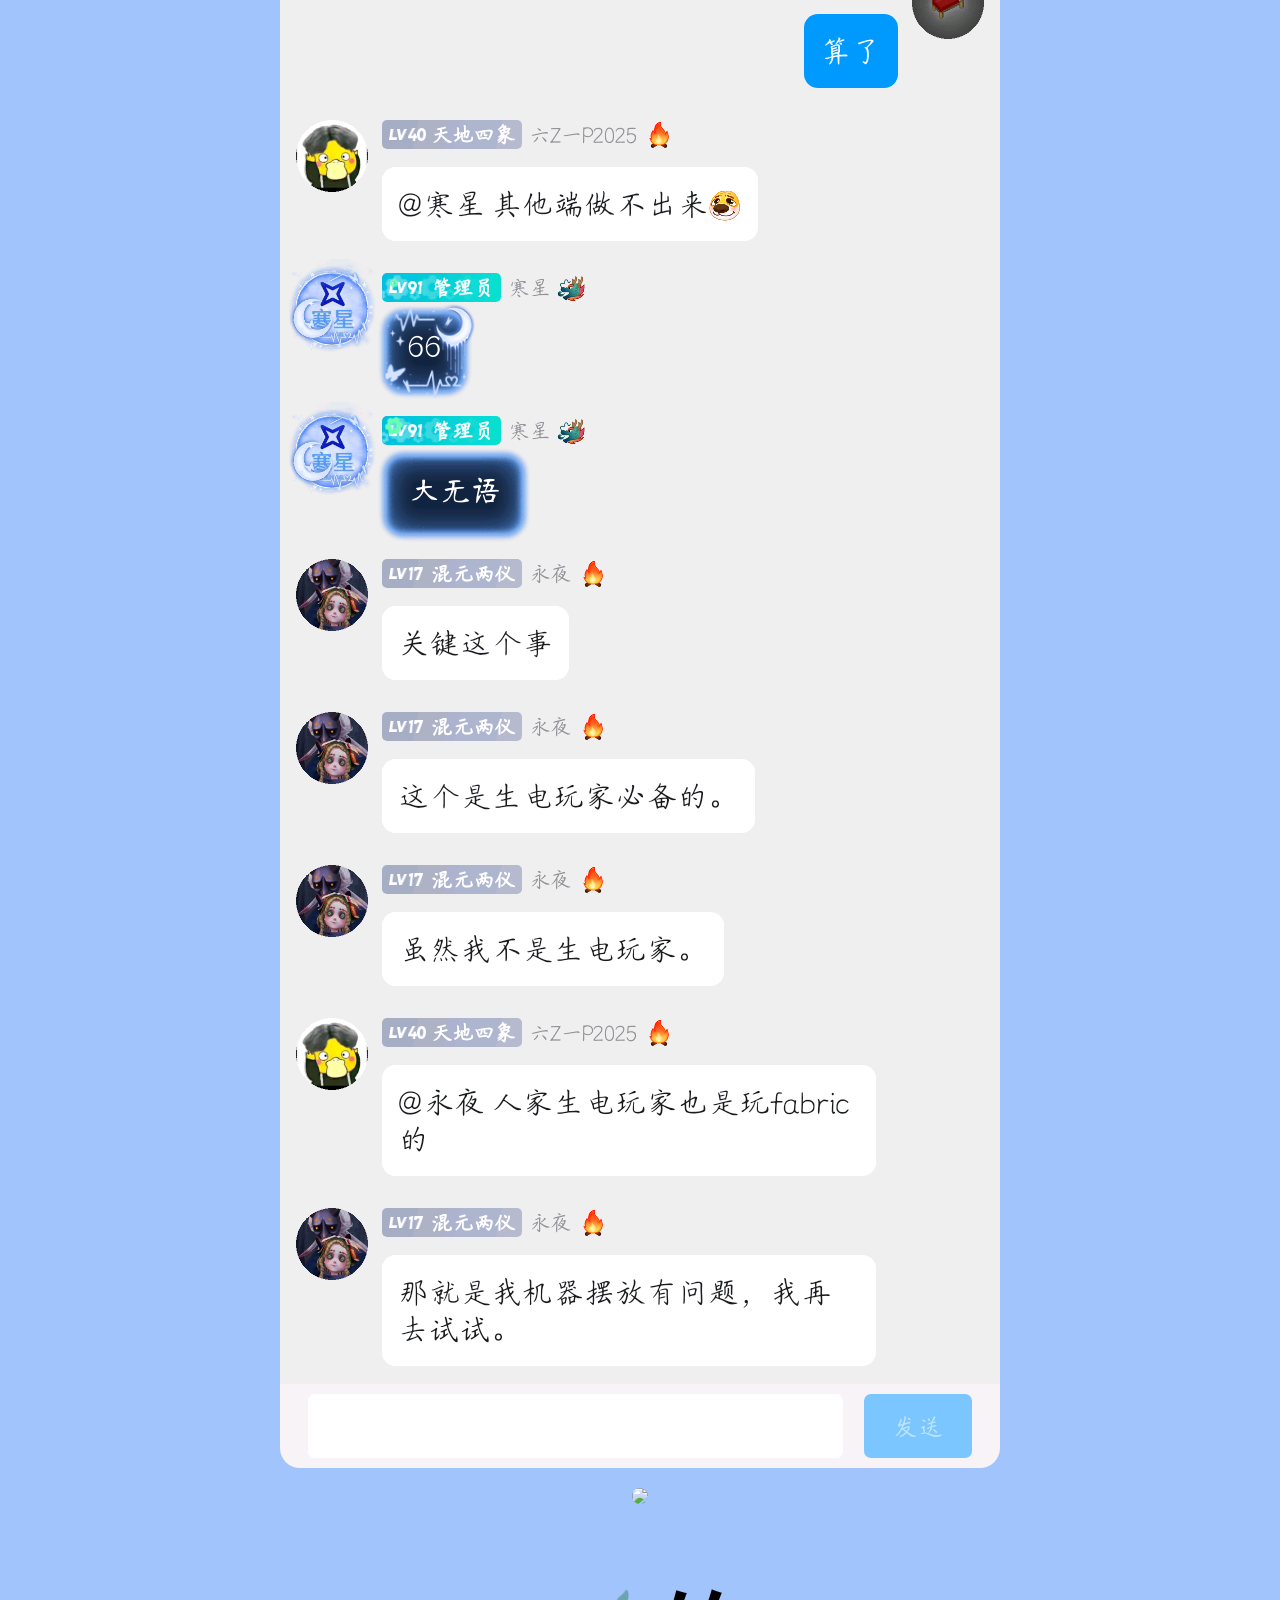
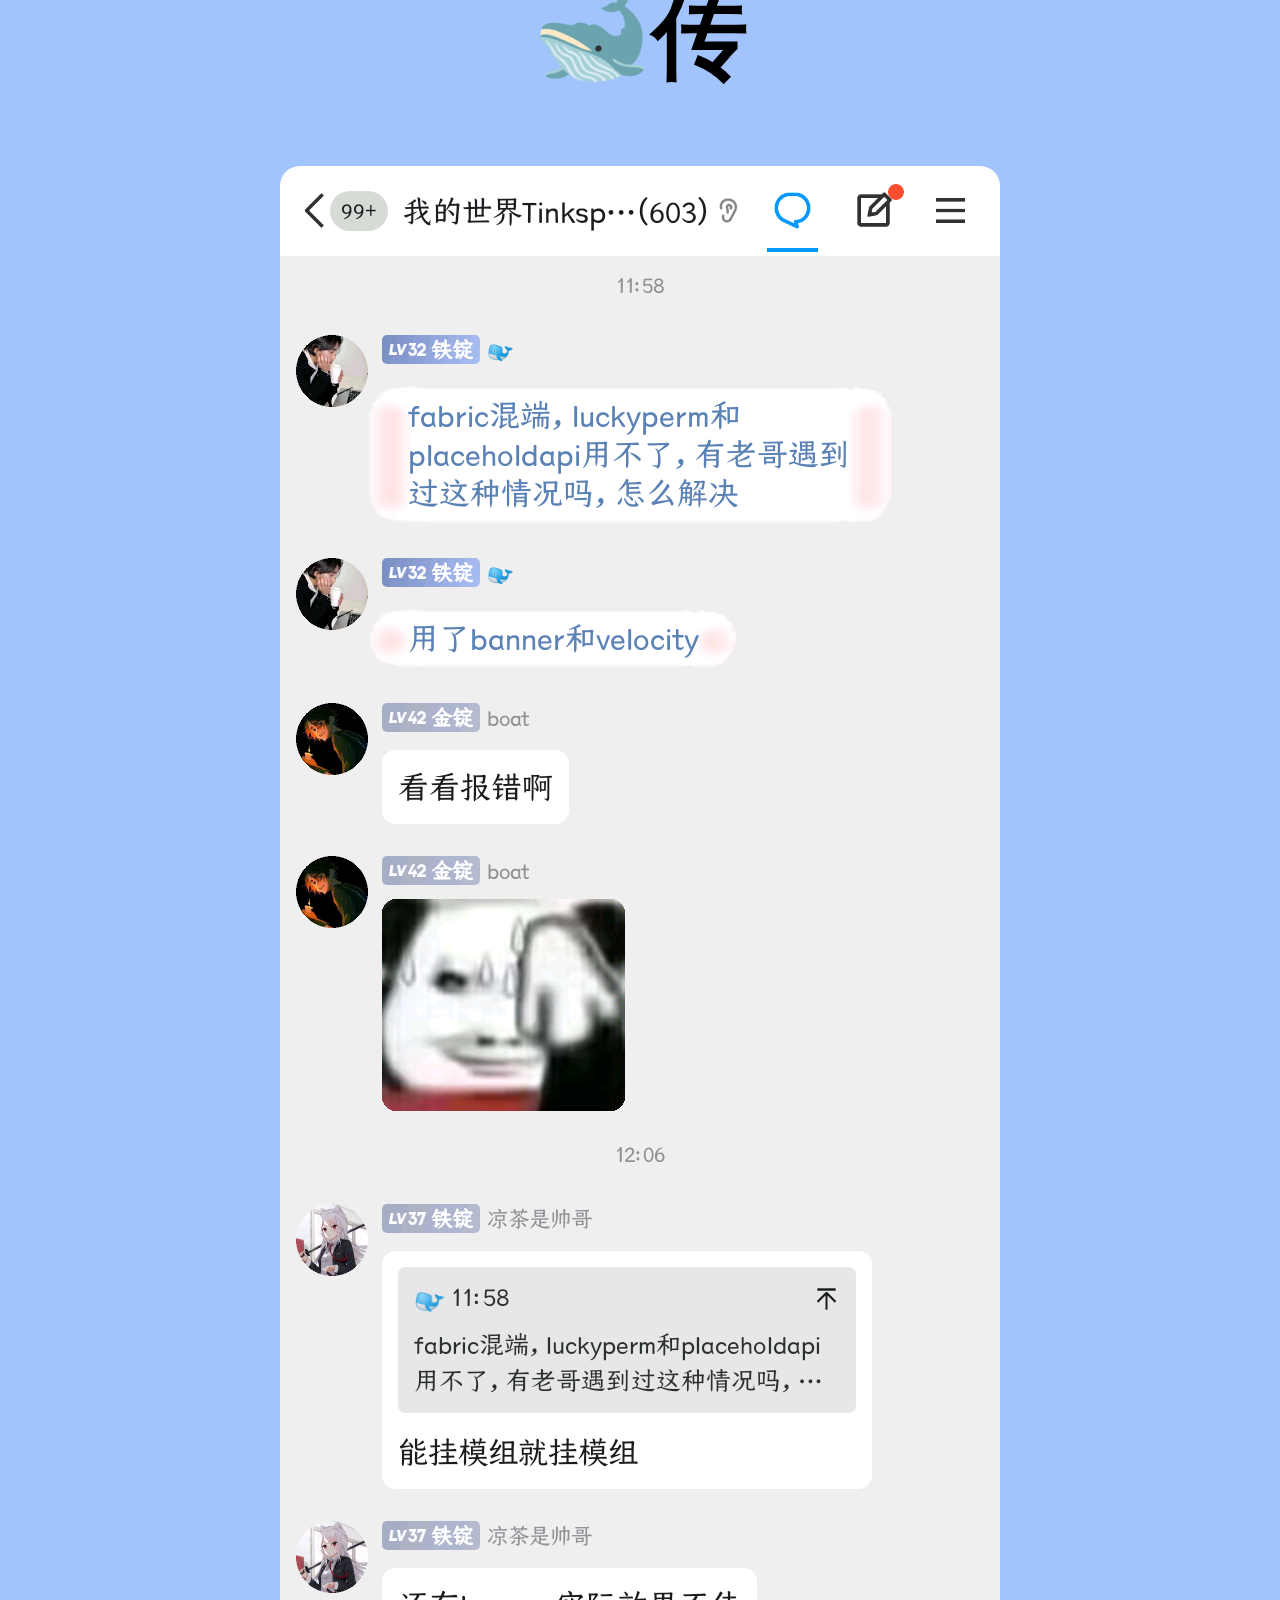
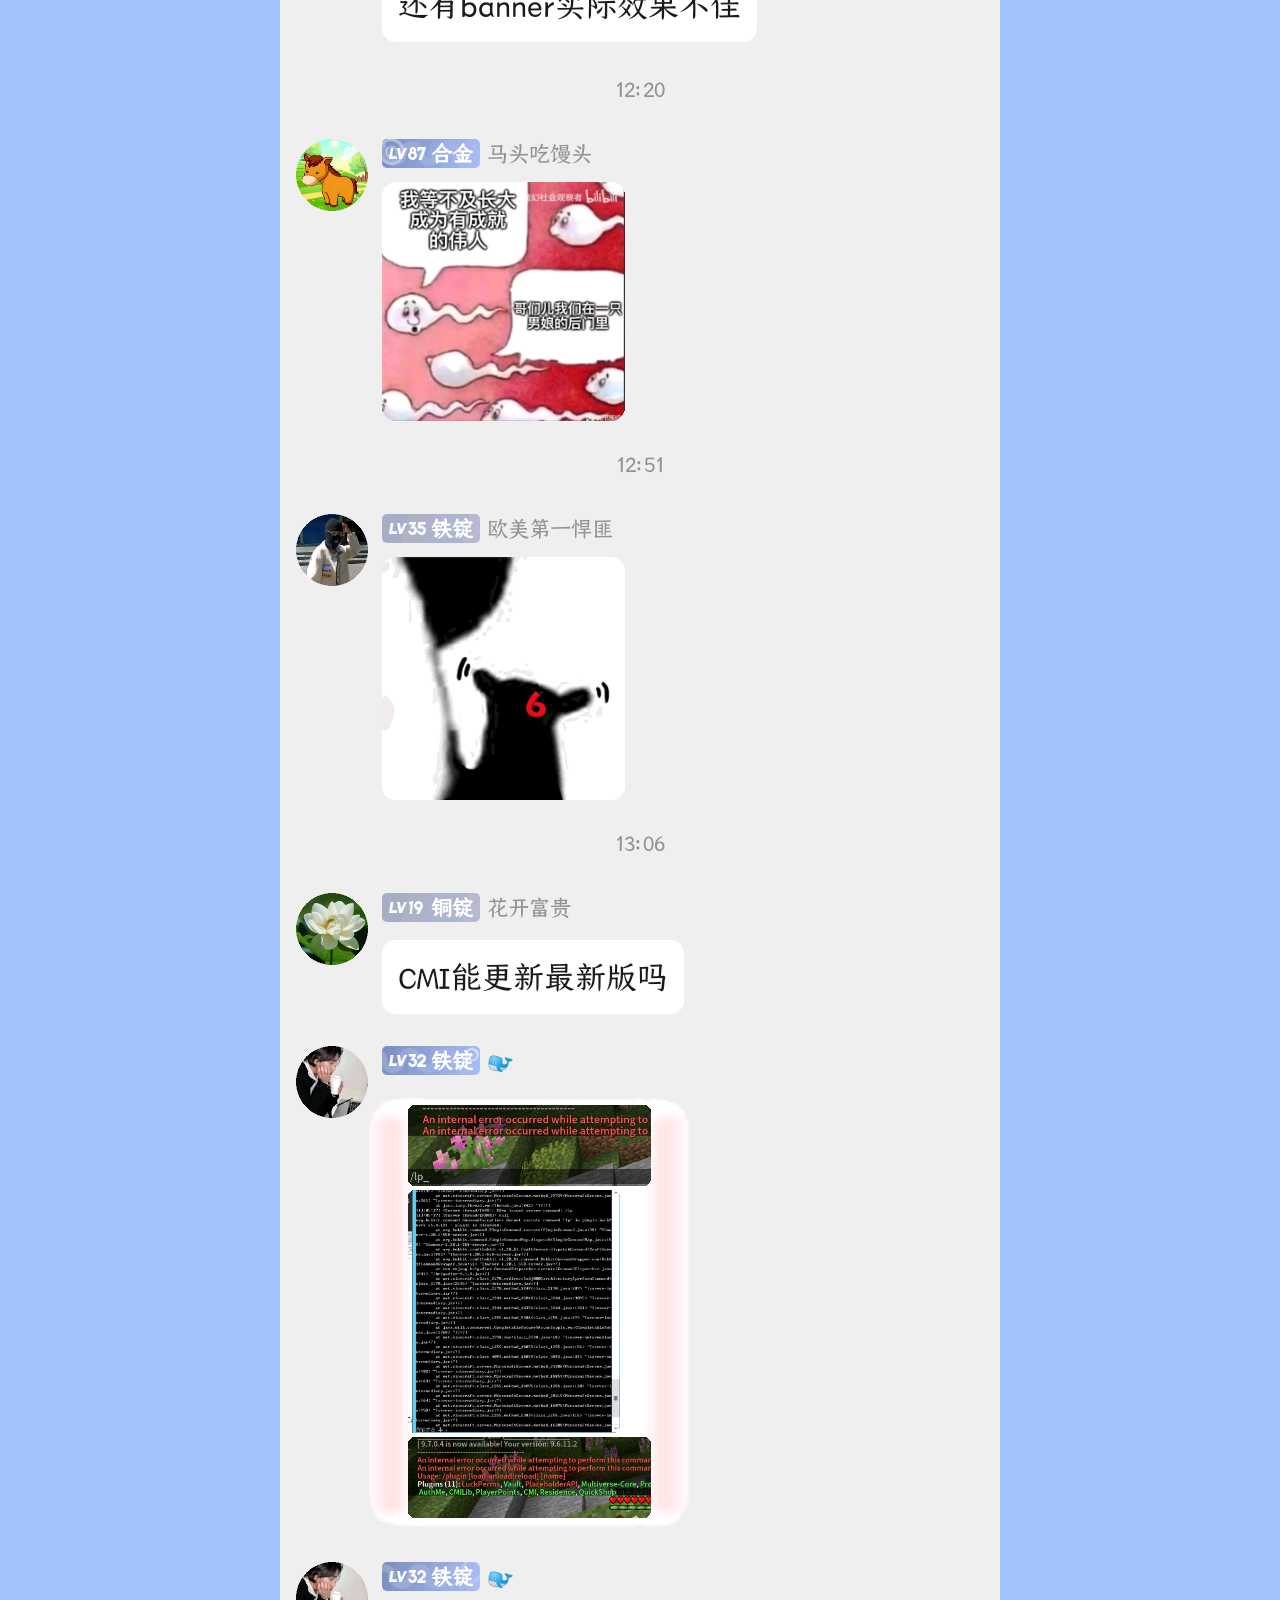
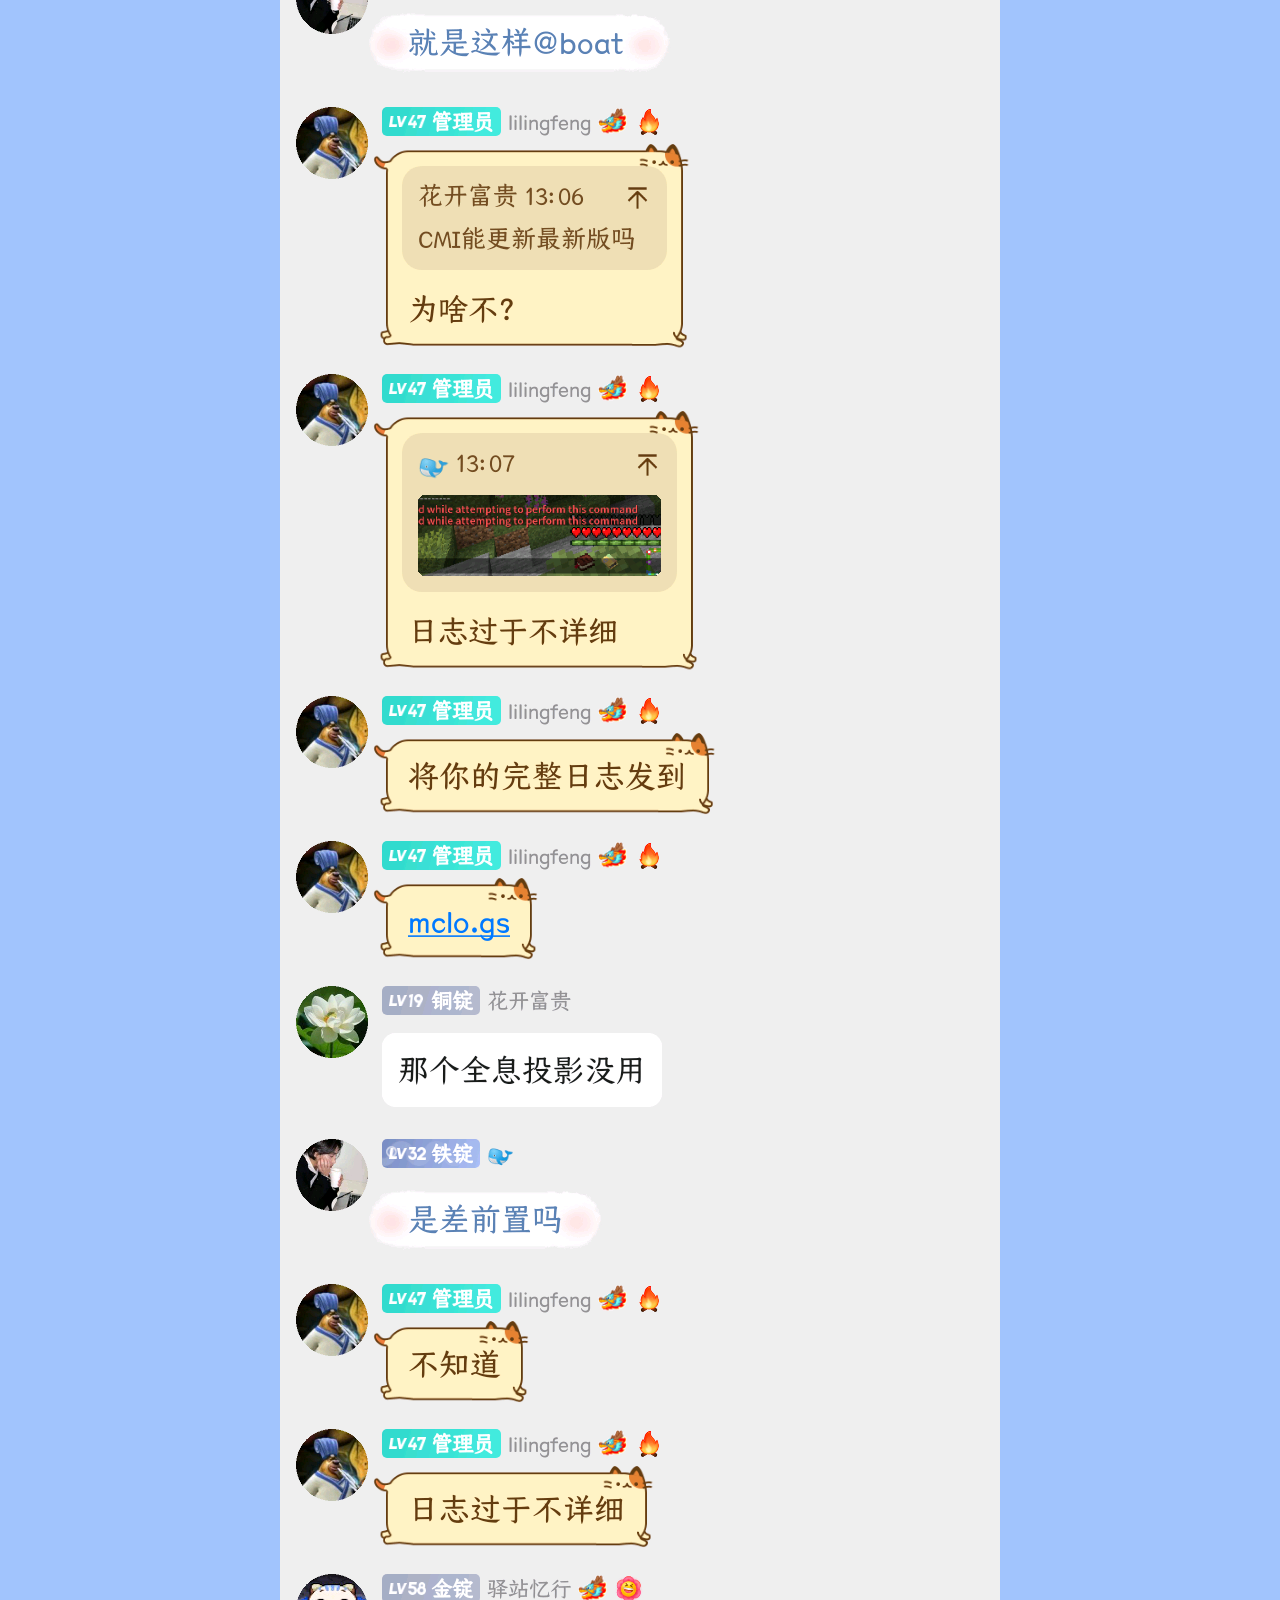
==== commit cbc3815a: "Update lezi.html" ====
--- a/lezi.html
+++ b/lezi.html
@@ -23,18 +23,19 @@
 </style>
 </head>
 <body>
-<font size="12"><h1 align="center">乐子#1</h1></font>
+<font size="12"><h1 align="center">永夜传</h1></font>
 <p align="center"><img src="/Image_1717229662217.png"></img></p>
 <p align="center"><img src="/Image_1717229909823.png"></img></p>
-<font size="12"><h1 align="center">乐子#2</h1></font>
+<font size="12"><h1 align="center">🐋传</h1></font>
 <p align="center"><img src="/图1.png"></img><p>
-<font size="12"><h1 align="center">乐子#3(超级恶心的人🤮)</h1></font>
+<font size="12"><h1 align="center">自由世界(QQ名:你妈死了)传</h1></font>
 <p align="center"><img src="/Image_1718370701333.jpg"></img></p>
-<font size="12"><h1 align="center">乐子#4 #5(堆叠在一起)</h1></font>
+<font size="12"><h1 align="center">矿透小智和宇智波佐助传</h1></font>
 <p align="center"><img src="/Image_1719138528254.png
 "></img></p>
 <p align="center"><img src="/Image_1719138565832.png"></img></p>
-<p align="center"><img src="/Image_1719138611501.png
-"></img></p>
+<p align="center"><img src="/Image_1719138611501.png"></img></p>
+<font size="12"><h1 align="center">往忘时节哀思亲转</h1></font>
+<p align="center"><img src="/Image_1719797916885.jpg"></img></p>
 </body>
 </html>
